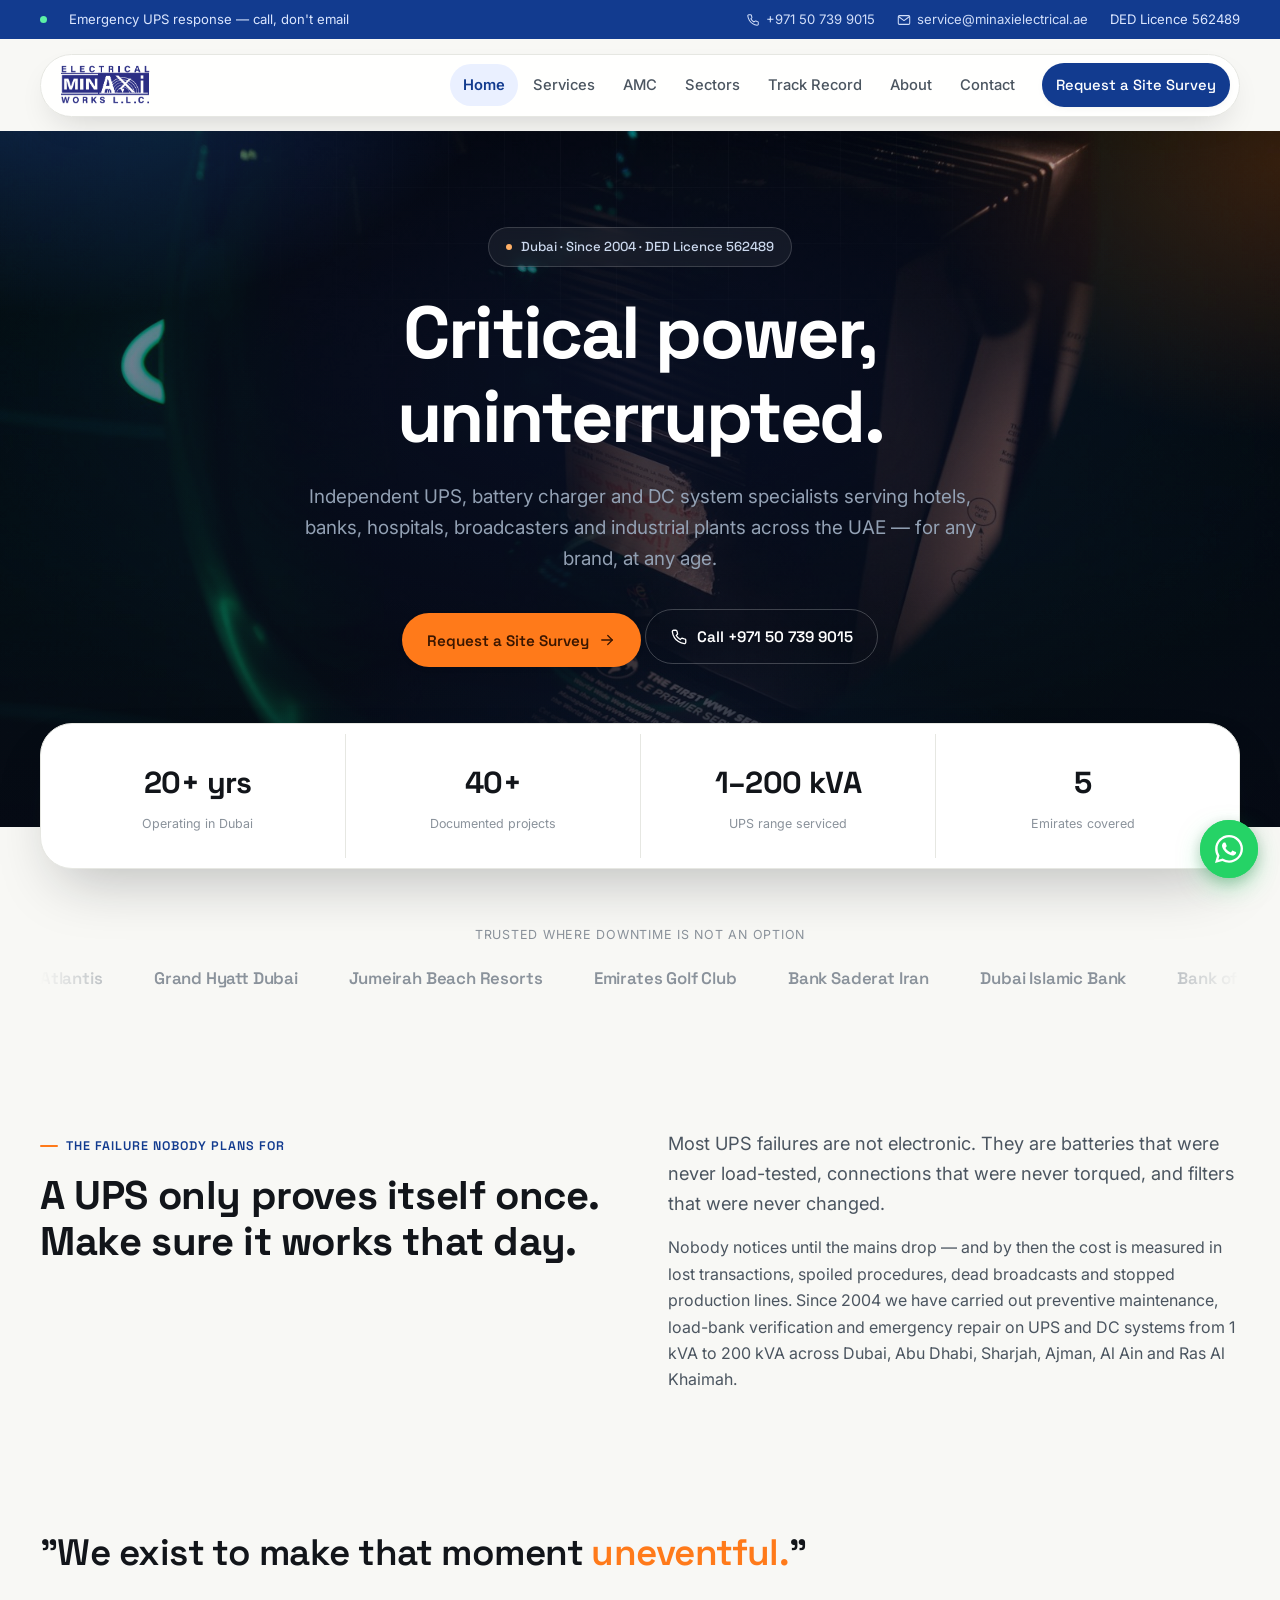
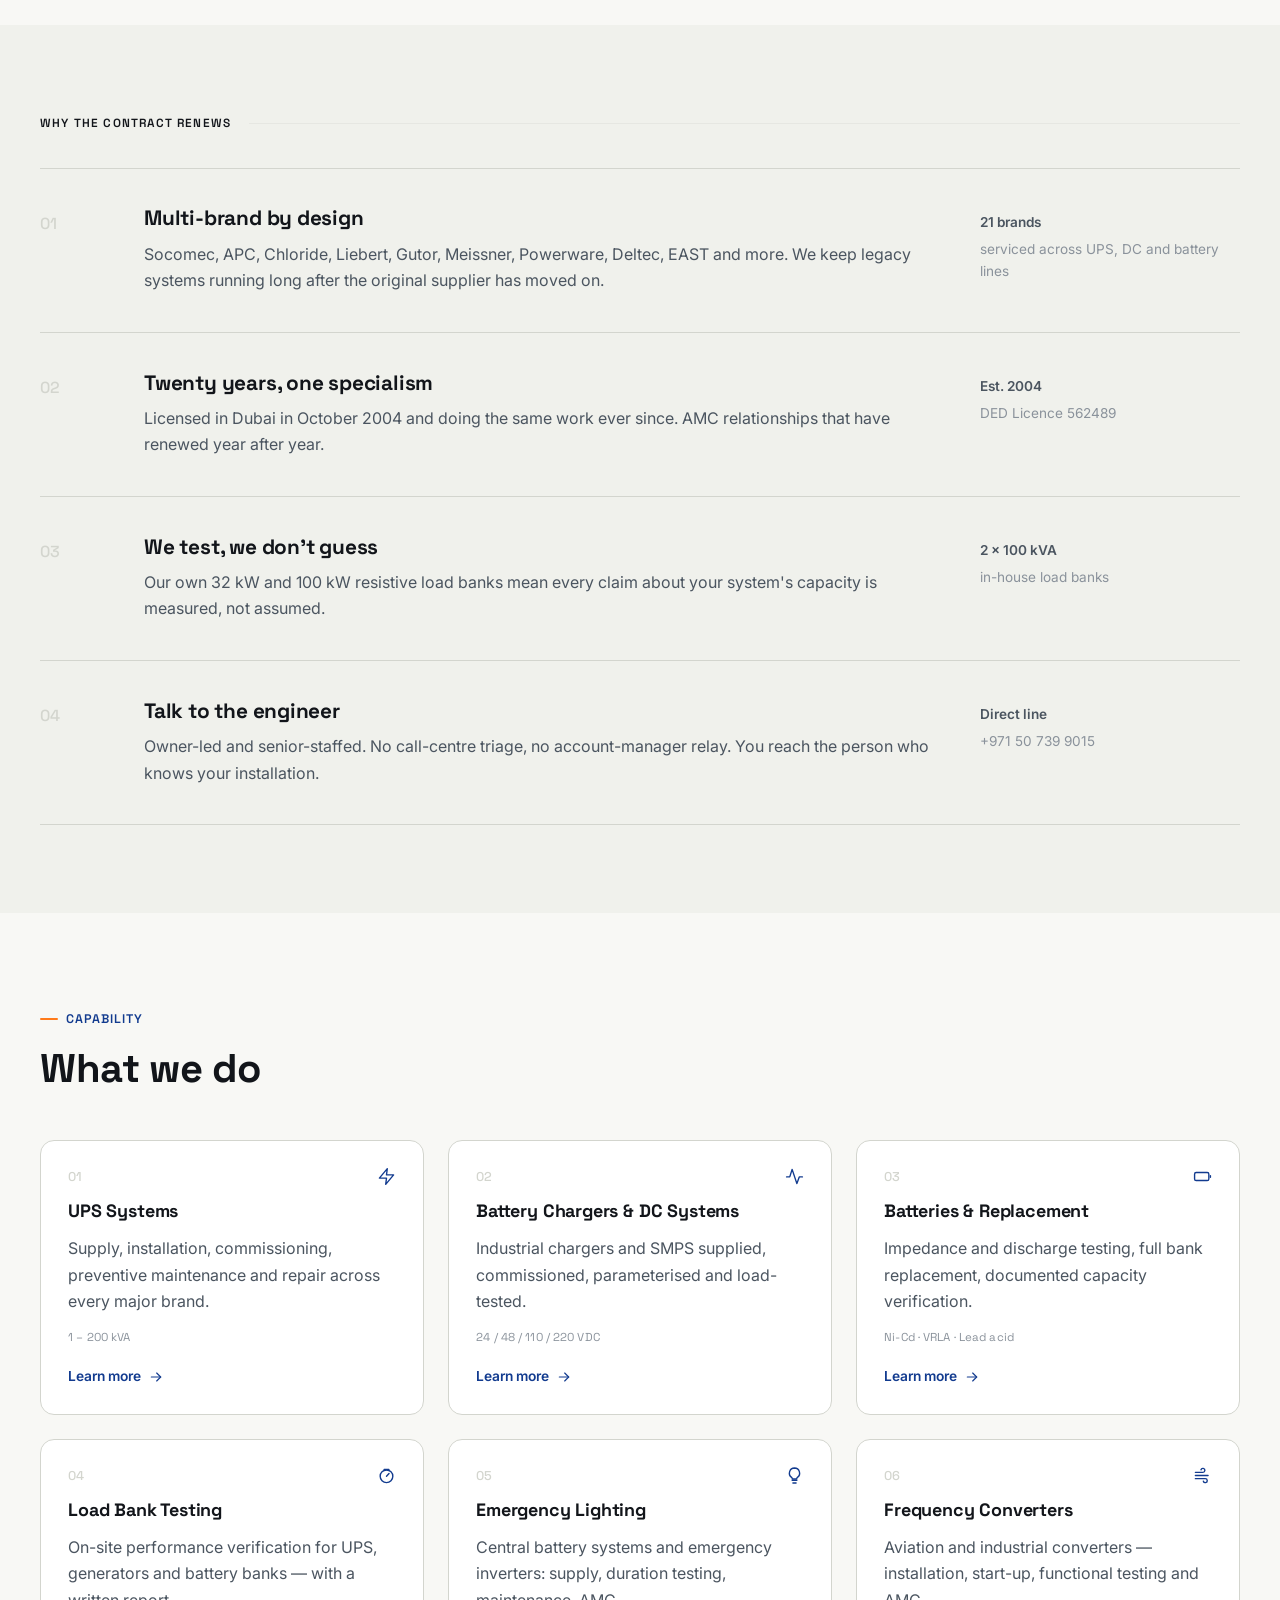
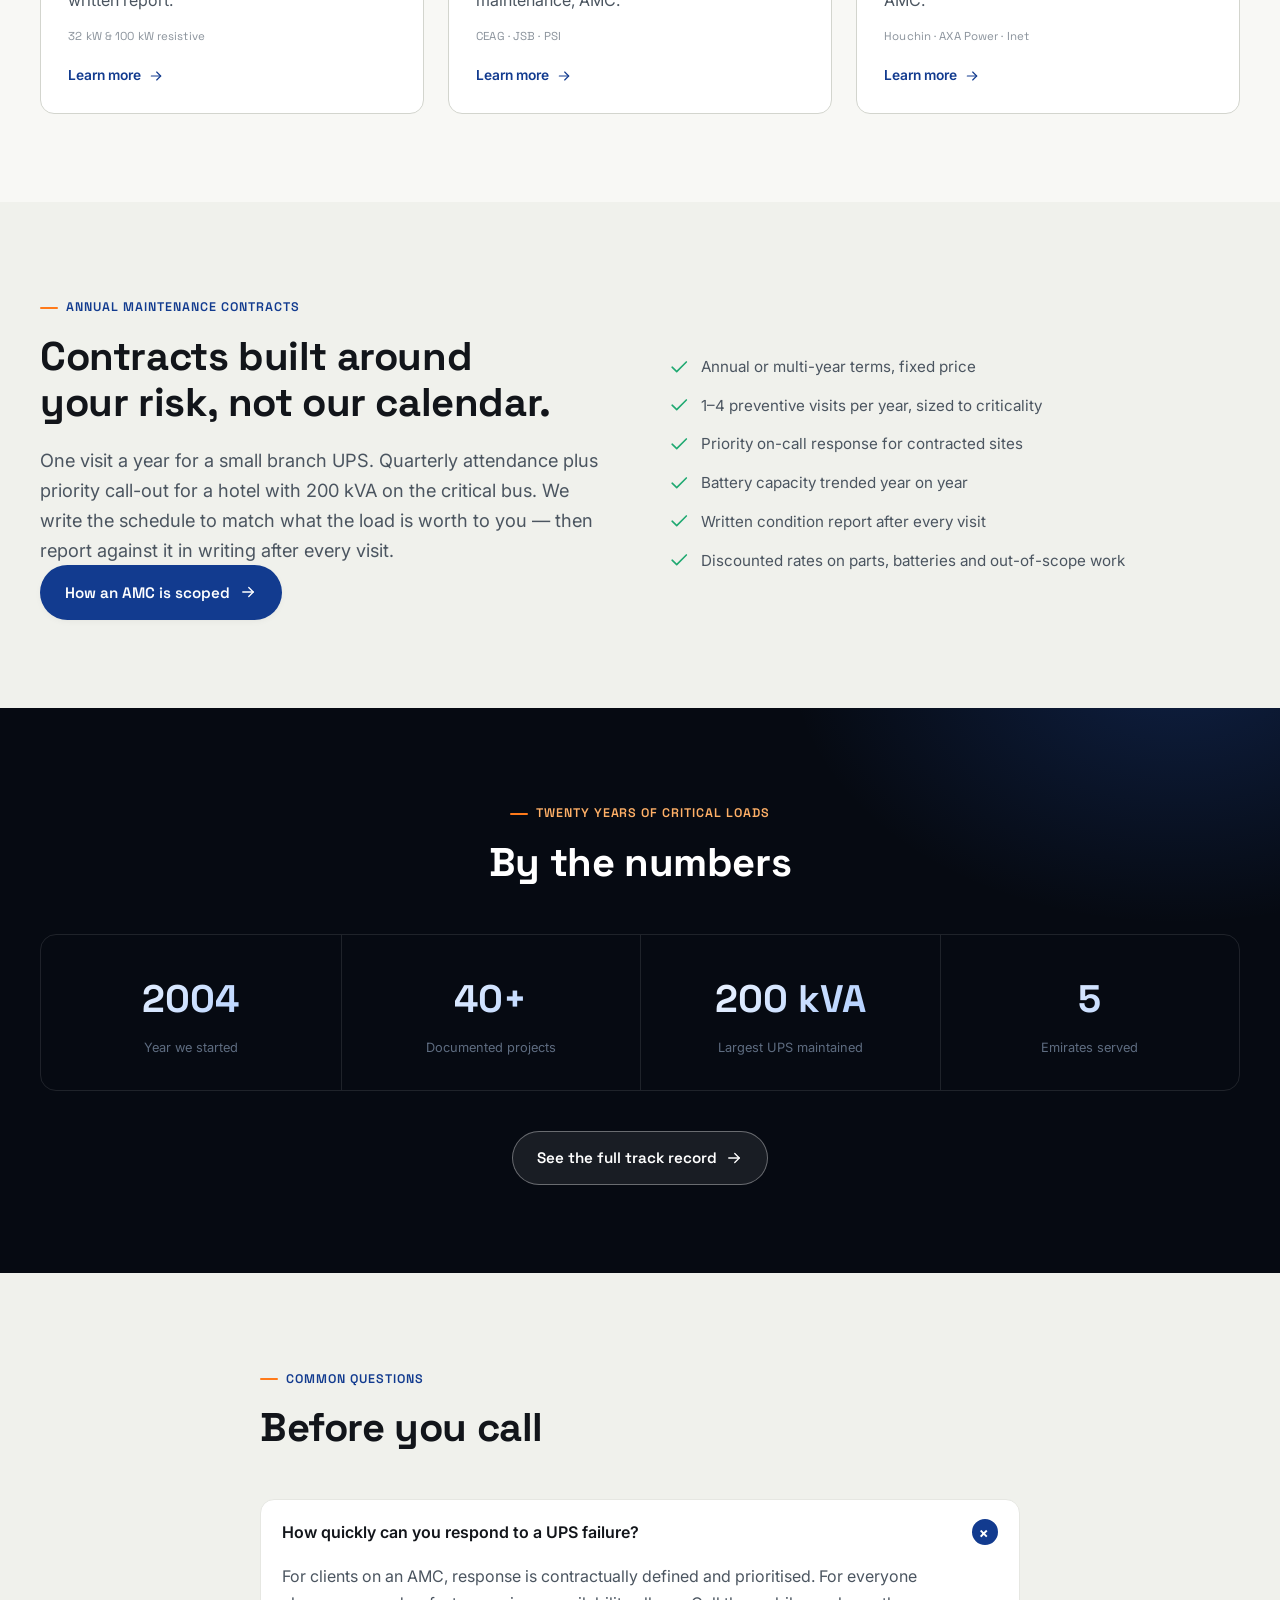
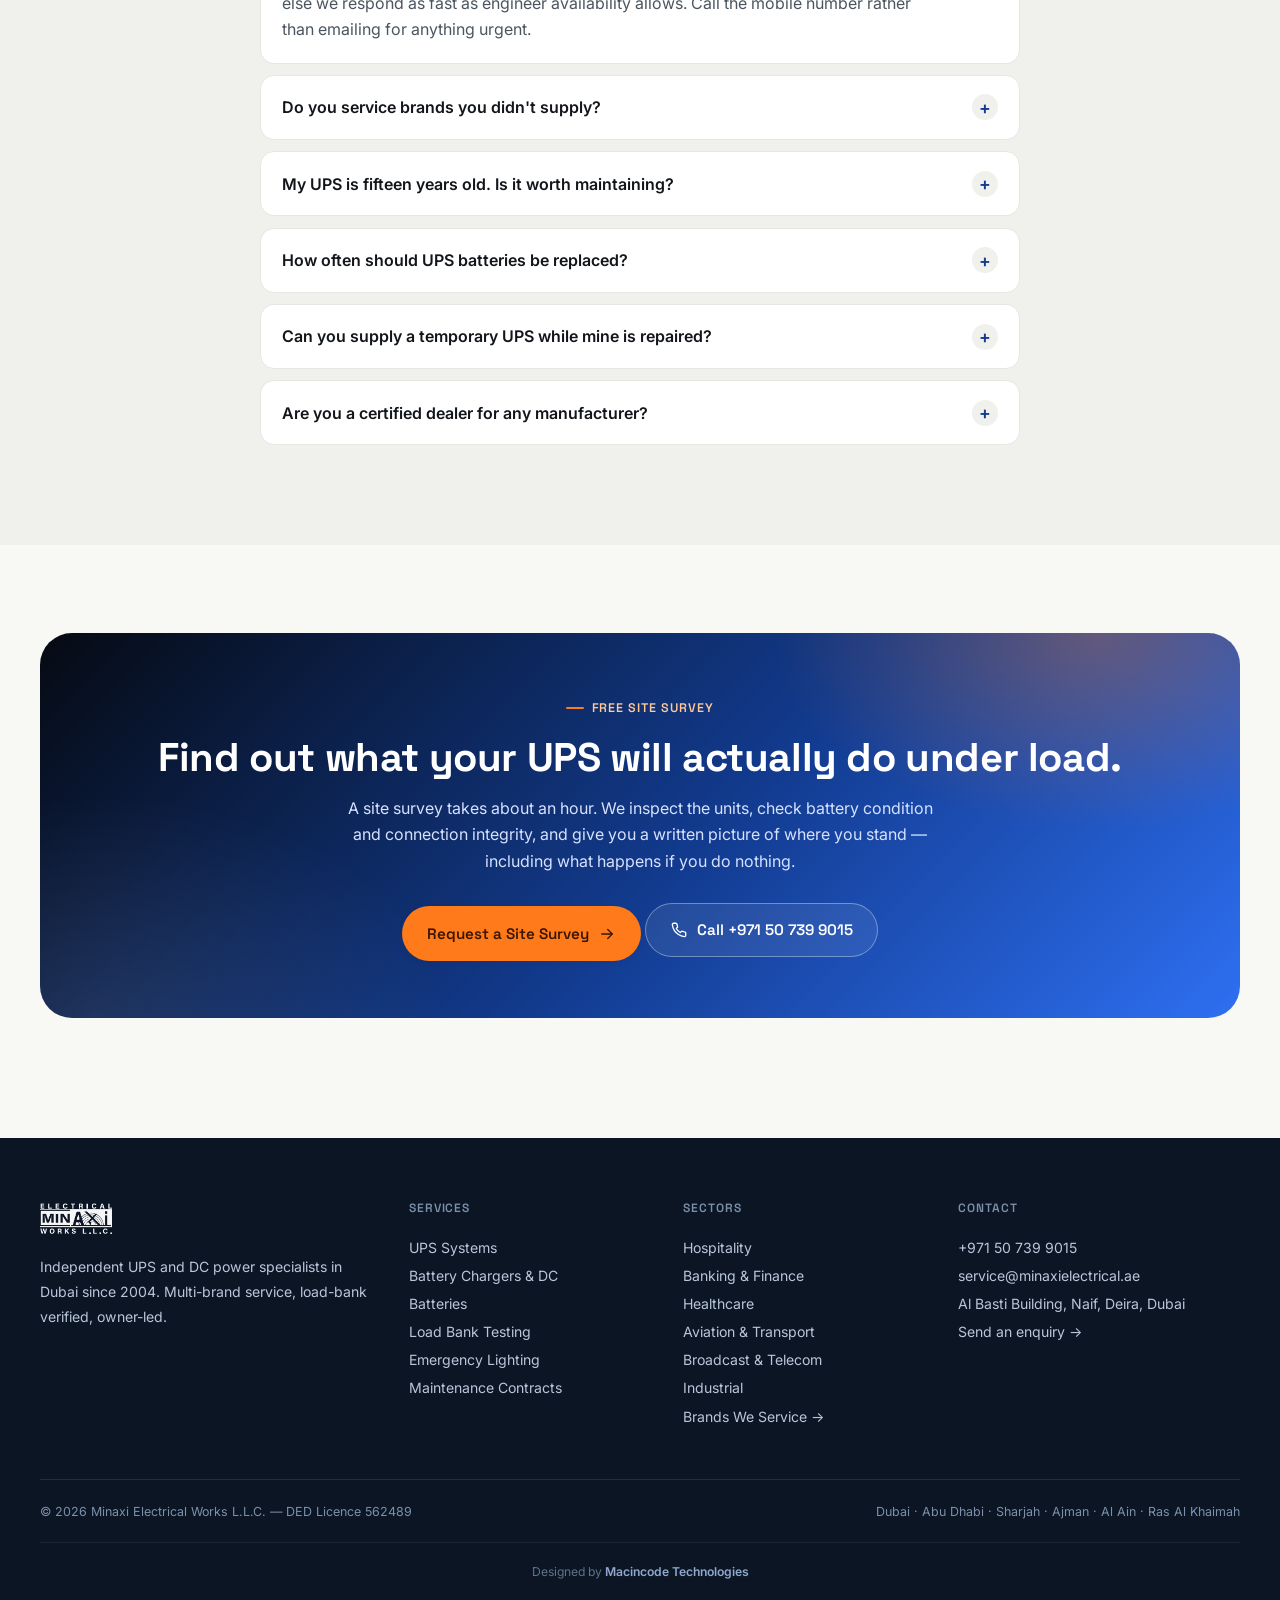
==== index.html @ eb1018dc "Update favicon to match real brand Replace the old placeholder bolt-icon favicon with a clean "M" mo" ====
<!doctype html>
<html lang="en">
<head>
<meta charset="UTF-8">
<meta name="viewport" content="width=device-width, initial-scale=1.0">
<title>Minaxi Electrical Works | UPS &amp; Critical Power Specialists, Dubai</title>
<meta name="description" content="Independent UPS, battery charger and DC system specialists serving hotels, banks, hospitals, broadcasters and industrial plants across the UAE since 2004. 1–200 kVA, any brand, any age.">
<link rel="icon" type="image/svg+xml" href="assets/favicon.svg?v=2">
<link rel="preconnect" href="https://fonts.googleapis.com">
<link rel="preconnect" href="https://fonts.gstatic.com" crossorigin>
<link href="https://fonts.googleapis.com/css2?family=Space+Grotesk:wght@500;600;700&family=Inter:wght@400;500;600;700&display=swap" rel="stylesheet">
<link rel="stylesheet" href="css/style.css?v=4">
</head>
<body>

<div class="topbar">
  <div class="container">
    <div class="tb-l"><span class="pulse-dot" aria-hidden="true"></span>Emergency UPS response — call, don't email</div>
    <div class="tb-r">
      <a href="tel:+971507399015"><i class="icon" data-icon="phone" style="width:14px;height:14px"></i>+971 50 739 9015</a>
      <a href="mailto:service@minaxielectrical.ae"><i class="icon" data-icon="mail" style="width:14px;height:14px"></i>service@minaxielectrical.ae</a>
      <span>DED Licence 562489</span>
    </div>
  </div>
</div>

<header class="site">
  <div class="container">
    <a class="brand" href="index.html">
      <img class="brand-logo" src="assets/logo.png" alt="Minaxi Electrical Works L.L.C.">
    </a>
    <button class="menu-toggle" id="menuToggle" aria-expanded="false" aria-label="Toggle menu"><i class="icon" data-icon="menu"></i></button>
    <nav class="main" id="mainNav">
      <a href="index.html" aria-current="page">Home</a>
      <a href="services.html">Services</a>
      <a href="amc.html">AMC</a>
      <a href="sectors.html">Sectors</a>
      <a href="projects.html">Track Record</a>
      <a href="about.html">About</a>
      <a href="contact.html">Contact</a>
      <a class="btn btn-primary btn-sm header-cta" href="contact.html" data-open-survey>Request a Site Survey</a>
    </nav>
  </div>
</header>

<main>

  <section class="hero-dark">
    <div class="hero-photo" aria-hidden="true"></div>
    <div class="hero-mesh" aria-hidden="true"></div>
    <div class="hero-lines" aria-hidden="true"></div>
    <div class="container">
      <div class="hero-inner">
        <span class="badge-pill"><span class="dot"></span>Dubai · Since 2004 · DED Licence 562489</span>
        <h1 class="h1-xl">Critical power,<br>uninterrupted.</h1>
        <p class="lede">Independent UPS, battery charger and DC system specialists serving hotels, banks, hospitals, broadcasters and industrial plants across the UAE — for any brand, at any age.</p>
        <div class="cta-row">
          <a class="btn btn-accent" href="contact.html" data-open-survey>Request a Site Survey <i class="icon icon-r" data-icon="arrow-right" style="width:18px;height:18px"></i></a>
          <a class="btn btn-ghost" href="tel:+971507399015"><i class="icon" data-icon="phone" style="width:18px;height:18px"></i>Call +971 50 739 9015</a>
        </div>
      </div>
    </div>
  </section>
  <div class="container hero-float-wrap">
    <div class="hero-float-card reveal">
      <div class="hf-tile"><b>20+ yrs</b><span>Operating in Dubai</span></div>
      <div class="hf-tile"><b>40+</b><span>Documented projects</span></div>
      <div class="hf-tile"><b>1–200 kVA</b><span>UPS range serviced</span></div>
      <div class="hf-tile"><b>5</b><span>Emirates covered</span></div>
    </div>
  </div>

  <section class="tight reveal" style="padding-top:3.5rem">
    <div class="container">
      <p class="strip-label">Trusted where downtime is not an option</p>
      <div class="marquee">
        <div class="marquee-track">
          <span class="m-item">Atlantis</span><span class="m-item">Grand Hyatt Dubai</span><span class="m-item">Jumeirah Beach Resorts</span><span class="m-item">Emirates Golf Club</span><span class="m-item">Bank Saderat Iran</span><span class="m-item">Dubai Islamic Bank</span><span class="m-item">Bank of Baroda</span><span class="m-item">Al Zahra Hospital</span><span class="m-item">Sheikh Khalifa Hospital</span><span class="m-item">Petrofac International</span><span class="m-item">Dubai Aluminium</span><span class="m-item">Al Khaleej Sugar</span><span class="m-item">Reuters</span><span class="m-item">UAE Radio &amp; Television</span><span class="m-item">Samacom</span><span class="m-item">ENOVA</span><span class="m-item">Dubai Metro (VFR JV)</span><span class="m-item">Emirates ETC</span>
          <span class="m-item" aria-hidden="true">Atlantis</span><span class="m-item" aria-hidden="true">Grand Hyatt Dubai</span><span class="m-item" aria-hidden="true">Jumeirah Beach Resorts</span><span class="m-item" aria-hidden="true">Emirates Golf Club</span><span class="m-item" aria-hidden="true">Bank Saderat Iran</span><span class="m-item" aria-hidden="true">Dubai Islamic Bank</span><span class="m-item" aria-hidden="true">Bank of Baroda</span><span class="m-item" aria-hidden="true">Al Zahra Hospital</span><span class="m-item" aria-hidden="true">Sheikh Khalifa Hospital</span><span class="m-item" aria-hidden="true">Petrofac International</span><span class="m-item" aria-hidden="true">Dubai Aluminium</span><span class="m-item" aria-hidden="true">Al Khaleej Sugar</span><span class="m-item" aria-hidden="true">Reuters</span><span class="m-item" aria-hidden="true">UAE Radio &amp; Television</span><span class="m-item" aria-hidden="true">Samacom</span><span class="m-item" aria-hidden="true">ENOVA</span><span class="m-item" aria-hidden="true">Dubai Metro (VFR JV)</span><span class="m-item" aria-hidden="true">Emirates ETC</span>
        </div>
      </div>
    </div>
  </section>

  <section>
    <div class="container">
      <div class="grid grid-2" style="align-items:start;gap:3.5rem">
        <div class="reveal">
          <span class="eyebrow">The failure nobody plans for</span>
          <h2 class="h2" style="margin-top:1rem">A UPS only proves itself once. Make sure it works that day.</h2>
        </div>
        <div class="stack reveal">
          <p class="lede">Most UPS failures are not electronic. They are batteries that were never load-tested, connections that were never torqued, and filters that were never changed.</p>
          <p class="muted">Nobody notices until the mains drop — and by then the cost is measured in lost transactions, spoiled procedures, dead broadcasts and stopped production lines. Since 2004 we have carried out preventive maintenance, load-bank verification and emergency repair on UPS and DC systems from 1 kVA to 200 kVA across Dubai, Abu Dhabi, Sharjah, Ajman, Al Ain and Ras Al Khaimah.</p>
        </div>
      </div>
    </div>
  </section>

  <section class="tight">
    <div class="container">
      <p class="pull-quote reveal">"We exist to make that moment <span class="accent-mark">uneventful.</span>"</p>
    </div>
  </section>

  <section class="band">
    <div class="container">
      <div class="rule-label reveal"><b>Why the contract renews</b></div>
      <div class="index-list">
        <div class="index-row reveal">
          <span class="num">01</span>
          <div>
            <h3>Multi-brand by design</h3>
            <p class="muted">Socomec, APC, Chloride, Liebert, Gutor, Meissner, Powerware, Deltec, EAST and more. We keep legacy systems running long after the original supplier has moved on.</p>
          </div>
          <div class="meta"><strong>21 brands</strong>serviced across UPS, DC and battery lines</div>
        </div>
        <div class="index-row reveal">
          <span class="num">02</span>
          <div>
            <h3>Twenty years, one specialism</h3>
            <p class="muted">Licensed in Dubai in October 2004 and doing the same work ever since. AMC relationships that have renewed year after year.</p>
          </div>
          <div class="meta"><strong>Est. 2004</strong>DED Licence 562489</div>
        </div>
        <div class="index-row reveal">
          <span class="num">03</span>
          <div>
            <h3>We test, we don't guess</h3>
            <p class="muted">Our own 32 kW and 100 kW resistive load banks mean every claim about your system's capacity is measured, not assumed.</p>
          </div>
          <div class="meta"><strong>2 × 100 kVA</strong>in-house load banks</div>
        </div>
        <div class="index-row reveal">
          <span class="num">04</span>
          <div>
            <h3>Talk to the engineer</h3>
            <p class="muted">Owner-led and senior-staffed. No call-centre triage, no account-manager relay. You reach the person who knows your installation.</p>
          </div>
          <div class="meta"><strong>Direct line</strong>+971 50 739 9015</div>
        </div>
      </div>
    </div>
  </section>

  <section>
    <div class="container">
      <div class="section-head reveal">
        <span class="eyebrow">Capability</span>
        <h2 class="h2" style="margin-top:1rem">What we do</h2>
      </div>
      <div class="grid grid-3">
        <a class="svc-tile reveal" href="services.html#ups">
          <div class="row"><span class="num">01</span><i class="icon" data-icon="bolt"></i></div>
          <h3>UPS Systems</h3>
          <p class="muted">Supply, installation, commissioning, preventive maintenance and repair across every major brand.</p>
          <span class="spec">1 – 200 kVA</span>
          <span class="go">Learn more <i class="icon icon-r" data-icon="arrow-right" style="width:16px;height:16px"></i></span>
        </a>
        <a class="svc-tile reveal" href="services.html#dc">
          <div class="row"><span class="num">02</span><i class="icon" data-icon="activity"></i></div>
          <h3>Battery Chargers &amp; DC Systems</h3>
          <p class="muted">Industrial chargers and SMPS supplied, commissioned, parameterised and load-tested.</p>
          <span class="spec">24 / 48 / 110 / 220 VDC</span>
          <span class="go">Learn more <i class="icon icon-r" data-icon="arrow-right" style="width:16px;height:16px"></i></span>
        </a>
        <a class="svc-tile reveal" href="services.html#batteries">
          <div class="row"><span class="num">03</span><i class="icon" data-icon="battery"></i></div>
          <h3>Batteries &amp; Replacement</h3>
          <p class="muted">Impedance and discharge testing, full bank replacement, documented capacity verification.</p>
          <span class="spec">Ni-Cd · VRLA · Lead acid</span>
          <span class="go">Learn more <i class="icon icon-r" data-icon="arrow-right" style="width:16px;height:16px"></i></span>
        </a>
        <a class="svc-tile reveal" href="services.html#loadbank">
          <div class="row"><span class="num">04</span><i class="icon" data-icon="gauge"></i></div>
          <h3>Load Bank Testing</h3>
          <p class="muted">On-site performance verification for UPS, generators and battery banks — with a written report.</p>
          <span class="spec">32 kW &amp; 100 kW resistive</span>
          <span class="go">Learn more <i class="icon icon-r" data-icon="arrow-right" style="width:16px;height:16px"></i></span>
        </a>
        <a class="svc-tile reveal" href="services.html#lighting">
          <div class="row"><span class="num">05</span><i class="icon" data-icon="bulb"></i></div>
          <h3>Emergency Lighting</h3>
          <p class="muted">Central battery systems and emergency inverters: supply, duration testing, maintenance, AMC.</p>
          <span class="spec">CEAG · JSB · PSI</span>
          <span class="go">Learn more <i class="icon icon-r" data-icon="arrow-right" style="width:16px;height:16px"></i></span>
        </a>
        <a class="svc-tile reveal" href="services.html#converters">
          <div class="row"><span class="num">06</span><i class="icon" data-icon="wind"></i></div>
          <h3>Frequency Converters</h3>
          <p class="muted">Aviation and industrial converters — installation, start-up, functional testing and AMC.</p>
          <span class="spec">Houchin · AXA Power · Inet</span>
          <span class="go">Learn more <i class="icon icon-r" data-icon="arrow-right" style="width:16px;height:16px"></i></span>
        </a>
      </div>
    </div>
  </section>

  <section class="band">
    <div class="container">
      <div class="grid grid-2" style="align-items:center;gap:3.5rem">
        <div class="reveal">
          <span class="eyebrow">Annual Maintenance Contracts</span>
          <h2 class="h2" style="margin-top:1rem">Contracts built around your risk, not our calendar.</h2>
          <p class="lede" style="margin-top:1.2rem">One visit a year for a small branch UPS. Quarterly attendance plus priority call-out for a hotel with 200 kVA on the critical bus. We write the schedule to match what the load is worth to you — then report against it in writing after every visit.</p>
          <div class="cta-row"><a class="btn btn-primary" href="amc.html">How an AMC is scoped <i class="icon icon-r" data-icon="arrow-right" style="width:18px;height:18px"></i></a></div>
        </div>
        <ul class="feature-list reveal">
          <li><i class="icon" data-icon="check"></i>Annual or multi-year terms, fixed price</li>
          <li><i class="icon" data-icon="check"></i>1–4 preventive visits per year, sized to criticality</li>
          <li><i class="icon" data-icon="check"></i>Priority on-call response for contracted sites</li>
          <li><i class="icon" data-icon="check"></i>Battery capacity trended year on year</li>
          <li><i class="icon" data-icon="check"></i>Written condition report after every visit</li>
          <li><i class="icon" data-icon="check"></i>Discounted rates on parts, batteries and out-of-scope work</li>
        </ul>
      </div>
    </div>
  </section>

  <section class="section-dark">
    <div class="container">
      <div class="section-head center reveal">
        <span class="eyebrow">Twenty years of critical loads</span>
        <h2 class="h2" style="margin-top:1rem">By the numbers</h2>
      </div>
      <div class="stats-strip dark reveal">
        <div class="stat"><b>2004</b><span>Year we started</span></div>
        <div class="stat"><b>40+</b><span>Documented projects</span></div>
        <div class="stat"><b>200 kVA</b><span>Largest UPS maintained</span></div>
        <div class="stat"><b>5</b><span>Emirates served</span></div>
      </div>
      <div class="cluster" style="justify-content:center;margin-top:2.5rem">
        <a class="btn btn-ghost-invert" href="projects.html">See the full track record <i class="icon icon-r" data-icon="arrow-right" style="width:18px;height:18px"></i></a>
      </div>
    </div>
  </section>

  <section class="band">
    <div class="container-narrow">
      <div class="section-head reveal">
        <span class="eyebrow">Common questions</span>
        <h2 class="h2" style="margin-top:1rem">Before you call</h2>
      </div>
      <div class="reveal">
        <details class="faq-item" open>
          <summary>How quickly can you respond to a UPS failure?<span class="plus">+</span></summary>
          <p>For clients on an AMC, response is contractually defined and prioritised. For everyone else we respond as fast as engineer availability allows. Call the mobile number rather than emailing for anything urgent.</p>
        </details>
        <details class="faq-item">
          <summary>Do you service brands you didn't supply?<span class="plus">+</span></summary>
          <p>Yes. Most of our work is on equipment supplied by someone else, including brands no longer represented in the UAE.</p>
        </details>
        <details class="faq-item">
          <summary>My UPS is fifteen years old. Is it worth maintaining?<span class="plus">+</span></summary>
          <p>Often, yes. Age alone does not determine viability — capacitor condition, battery capacity and spares availability do. We measure those and give you the numbers, then you decide.</p>
        </details>
        <details class="faq-item">
          <summary>How often should UPS batteries be replaced?<span class="plus">+</span></summary>
          <p>Design life is a guide, not a schedule. In UAE plant-room conditions VRLA blocks commonly fall short of their rated life. Test annually and plan replacement when measured capacity approaches 80% of rated.</p>
        </details>
        <details class="faq-item">
          <summary>Can you supply a temporary UPS while mine is repaired?<span class="plus">+</span></summary>
          <p>Yes. We hold rental stock from 2 kVA to 10 kVA plus 72 V and 96 V rack-mounted units, delivered and commissioned on site.</p>
        </details>
        <details class="faq-item">
          <summary>Are you a certified dealer for any manufacturer?<span class="plus">+</span></summary>
          <p>We are the authorised EAST UPS (China) partner for the UAE and hold factory training from SOCOMEC, Infosec, HI-REL and Power Systems International. Our service work stays brand-independent.</p>
        </details>
      </div>
    </div>
  </section>

  <section>
    <div class="container">
      <div class="cta-final reveal">
        <span class="eyebrow" style="color:#FFC896">Free site survey</span>
        <h2 class="h2" style="margin-top:1rem">Find out what your UPS will actually do under load.</h2>
        <p style="max-width:60ch;margin-inline:auto">A site survey takes about an hour. We inspect the units, check battery condition and connection integrity, and give you a written picture of where you stand — including what happens if you do nothing.</p>
        <div class="cta-row">
          <a class="btn btn-accent" href="contact.html" data-open-survey>Request a Site Survey <i class="icon icon-r" data-icon="arrow-right" style="width:18px;height:18px"></i></a>
          <a class="btn btn-ghost-invert" href="tel:+971507399015"><i class="icon" data-icon="phone" style="width:18px;height:18px"></i>Call +971 50 739 9015</a>
        </div>
      </div>
    </div>
  </section>

</main>

<footer class="site">
  <div class="container">
    <div class="fgrid">
      <div>
        <div class="foot-brand">
          <img class="foot-logo" src="assets/logo-white.png" alt="Minaxi Electrical Works L.L.C.">
        </div>
        <p>Independent UPS and DC power specialists in Dubai since 2004. Multi-brand service, load-bank verified, owner-led.</p>
      </div>
      <div>
        <h4>Services</h4>
        <ul>
          <li><a href="services.html#ups">UPS Systems</a></li>
          <li><a href="services.html#dc">Battery Chargers &amp; DC</a></li>
          <li><a href="services.html#batteries">Batteries</a></li>
          <li><a href="services.html#loadbank">Load Bank Testing</a></li>
          <li><a href="services.html#lighting">Emergency Lighting</a></li>
          <li><a href="amc.html">Maintenance Contracts</a></li>
        </ul>
      </div>
      <div>
        <h4>Sectors</h4>
        <ul>
          <li><a href="sectors.html">Hospitality</a></li>
          <li><a href="sectors.html">Banking &amp; Finance</a></li>
          <li><a href="sectors.html">Healthcare</a></li>
          <li><a href="sectors.html">Aviation &amp; Transport</a></li>
          <li><a href="sectors.html">Broadcast &amp; Telecom</a></li>
          <li><a href="sectors.html">Industrial</a></li>
          <li><a href="brands.html">Brands We Service →</a></li>
        </ul>
      </div>
      <div>
        <h4>Contact</h4>
        <ul>
          <li><a href="tel:+971507399015">+971 50 739 9015</a></li>
          <li><a href="mailto:service@minaxielectrical.ae">service@minaxielectrical.ae</a></li>
          <li>Al Basti Building, Naif, Deira, Dubai</li>
          <li><a href="contact.html">Send an enquiry →</a></li>
        </ul>
      </div>
    </div>
    <div class="fbottom">
      <span>© <span id="year"></span> Minaxi Electrical Works L.L.C. — DED Licence 562489</span>
      <span>Dubai · Abu Dhabi · Sharjah · Ajman · Al Ain · Ras Al Khaimah</span>
    </div>
    <div class="fcredit">Designed by <a href="https://macincode.com" target="_blank" rel="noopener">Macincode Technologies</a></div>
  </div>
</footer>

<div class="modal-overlay" id="surveyModal" aria-hidden="true">
  <div class="modal-panel" role="dialog" aria-modal="true" aria-labelledby="surveyModalTitle">
    <button class="modal-close" id="surveyModalClose" aria-label="Close">&times;</button>
    <span class="eyebrow">Site Survey</span>
    <h3 id="surveyModalTitle" class="h3" style="font-size:1.5rem;margin-top:.6rem">Request a site survey</h3>
    <p class="muted" style="margin-top:.5rem">Takes about a minute. We usually call back within one working day.</p>
    <form class="enquiry" id="surveyForm" novalidate style="margin-top:1.4rem">
      <div class="row2">
        <div class="field"><label for="sv-name">Name</label><input id="sv-name" name="name" required></div>
        <div class="field"><label for="sv-company">Company</label><input id="sv-company" name="company"></div>
      </div>
      <div class="row2">
        <div class="field"><label for="sv-phone">Phone</label><input id="sv-phone" name="phone" type="tel" required></div>
        <div class="field"><label for="sv-email">Email</label><input id="sv-email" name="email" type="email" required></div>
      </div>
      <div class="row2">
        <div class="field"><label for="sv-emirate">Site location</label>
          <select id="sv-emirate" name="emirate"><option>Dubai</option><option>Abu Dhabi</option><option>Sharjah</option><option>Ajman</option><option>Al Ain</option><option>Ras Al Khaimah</option><option>Fujairah</option><option>Umm Al Quwain</option></select>
        </div>
        <div class="field"><label for="sv-date">Preferred date</label><input id="sv-date" name="date" type="date"></div>
      </div>
      <div class="field"><label for="sv-equip">What needs surveying?</label><textarea id="sv-equip" name="details" placeholder="e.g. 20 kVA Socomec UPS, installed ~2012, showing low battery alarms"></textarea></div>
      <div><button class="btn btn-primary btn-block" type="submit">Send request <i class="icon icon-r" data-icon="arrow-right" style="width:18px;height:18px"></i></button></div>
      <p class="formnote">We reply within one working day. For anything urgent, call <a href="tel:+971507399015" style="color:var(--brand);font-weight:600">+971 50 739 9015</a> instead.</p>
    </form>
  </div>
</div>

<a class="whatsapp-fab" href="https://wa.me/971507399015?text=Hi%20Minaxi%2C%20I%27d%20like%20to%20ask%20about%20a%20UPS%2FDC%20system." target="_blank" rel="noopener noreferrer" aria-label="Chat with us on WhatsApp">
  <span class="wa-ring" aria-hidden="true"></span>
  <svg viewBox="0 0 24 24" fill="#fff" aria-hidden="true"><path d="M17.472 14.382c-.297-.149-1.758-.867-2.03-.967-.273-.099-.471-.148-.67.15-.197.297-.767.966-.94 1.164-.173.199-.347.223-.644.075-.297-.15-1.255-.463-2.39-1.475-.883-.788-1.48-1.761-1.653-2.059-.173-.297-.018-.458.13-.606.134-.133.298-.347.446-.52.149-.174.198-.298.298-.497.099-.198.05-.371-.025-.52-.075-.149-.669-1.612-.916-2.207-.242-.579-.487-.5-.669-.51-.173-.008-.371-.01-.57-.01-.198 0-.52.074-.792.372-.272.297-1.04 1.016-1.04 2.479 0 1.462 1.065 2.875 1.213 3.074.149.198 2.096 3.2 5.077 4.487.709.306 1.262.489 1.694.625.712.227 1.36.195 1.871.118.571-.085 1.758-.719 2.006-1.413.248-.694.248-1.289.173-1.413-.074-.124-.272-.198-.57-.347m-5.421 7.403h-.004a9.87 9.87 0 0 1-5.031-1.378l-.361-.214-3.741.982.998-3.648-.235-.374a9.86 9.86 0 0 1-1.51-5.26c.001-5.45 4.436-9.884 9.888-9.884 2.64 0 5.122 1.03 6.988 2.898a9.825 9.825 0 0 1 2.893 6.994c-.003 5.45-4.437 9.884-9.885 9.884M20.52 3.449C18.24 1.245 15.24 0 12.045 0 5.463 0 .104 5.36.101 11.943c0 2.105.549 4.16 1.595 5.985L0 24l6.335-1.652a11.882 11.882 0 0 0 5.71 1.447h.005c6.585 0 11.946-5.363 11.949-11.945a11.86 11.86 0 0 0-3.48-8.401"/></svg>
</a>

<script src="js/icons.js?v=2"></script>
<script src="js/main.js?v=2"></script>
</body>
</html>
---- css/style.css ----
/* ==========================================================================
   Minaxi Electrical Works — design system
   ========================================================================== */

:root{
  --bg:#F8F8F5;
  --surface:#FFFFFF;
  --surface-2:#F0F1EC;
  --ink:#12151A;
  --ink-2:#4B5560;
  --ink-3:#8A929B;
  --line:#E6E7E2;
  --line-strong:#D3D5CE;

  --brand:#123B8F;
  --brand-2:#2E6FF2;
  --brand-ink:#EAF0FF;
  --accent:#FF7A1A;
  --accent-2:#FFB067;
  --accent-ink:#3A1600;
  --good:#1FA971;
  --good-ink:#E6F7EF;

  --shadow-sm:0 2px 10px -4px rgba(18,21,26,.10);
  --shadow-md:0 14px 34px -14px rgba(18,21,26,.20);
  --shadow-lg:0 28px 60px -20px rgba(18,21,26,.28);

  --radius-tag:6px;
  --radius-sm:8px;
  --radius-md:14px;
  --radius-lg:16px;
  --radius-xl:32px;
  --radius-pill:999px;

  --dark-bg:#060A12;
  --dark-surface:#0F1621;
  --dark-line:rgba(255,255,255,.10);
  --dark-ink-2:#93A1B4;
  --dark-ink-3:#5E6C80;

  --container:1200px;
  color-scheme: light;
}

@media (prefers-color-scheme: dark){
  :root{
    --bg:#0B0D10;
    --surface:#13161B;
    --surface-2:#191D23;
    --ink:#EEF0F2;
    --ink-2:#AEB6BF;
    --ink-3:#7A828C;
    --line:rgba(255,255,255,.10);
    --line-strong:rgba(255,255,255,.16);

    --brand:#5B8DEF;
    --brand-2:#7FA8FF;
    --brand-ink:#101A2E;
    --accent:#FF9147;
    --accent-2:#FFB067;
    --accent-ink:#2A1200;
    --good:#3FD08C;
    --good-ink:#0E251B;

    --shadow-sm:0 2px 10px -4px rgba(0,0,0,.5);
    --shadow-md:0 14px 34px -14px rgba(0,0,0,.6);
    --shadow-lg:0 28px 60px -20px rgba(0,0,0,.7);
    color-scheme: dark;
  }
}

*,*::before,*::after{box-sizing:border-box}
html{scroll-behavior:smooth}
body{
  margin:0;
  background:var(--bg);
  color:var(--ink);
  font-family:"Inter",-apple-system,BlinkMacSystemFont,"Segoe UI",Helvetica,Arial,sans-serif;
  font-size:16px;
  line-height:1.65;
  -webkit-font-smoothing:antialiased;
  text-rendering:optimizeLegibility;
}
img,svg{display:block;max-width:100%}
a{color:inherit}
ul{margin:0;padding:0;list-style:none}
button{font:inherit}
h1,h2,h3,h4{
  font-family:"Space Grotesk",-apple-system,BlinkMacSystemFont,sans-serif;
  margin:0;
  color:var(--ink);
  line-height:1.15;
  letter-spacing:-.01em;
  text-wrap:balance;
}
p{margin:0}
:focus-visible{outline:2px solid var(--brand-2);outline-offset:3px;border-radius:4px}

.container{width:min(var(--container), 100% - 2.5rem);margin-inline:auto}
.container-narrow{width:min(760px, 100% - 2.5rem);margin-inline:auto}

/* ---------- type helpers ---------- */
.eyebrow{
  display:inline-flex;align-items:center;gap:.5rem;
  font-family:"Space Grotesk",sans-serif;font-weight:600;font-size:.78rem;
  letter-spacing:.08em;text-transform:uppercase;color:var(--brand);
}
:root:not([data-x]) .eyebrow::before{content:"";width:18px;height:2px;background:var(--accent);display:inline-block;border-radius:2px}
.lede{font-size:1.14rem;color:var(--ink-2);max-width:60ch}
.h1{font-size:clamp(2.3rem,5vw,3.6rem);font-weight:700}
.h1-xl{font-size:clamp(2.6rem,6.2vw,4.6rem);font-weight:800;letter-spacing:-.035em}
.h2{font-size:clamp(1.7rem,3.4vw,2.5rem);font-weight:700}
.h3{font-size:1.2rem;font-weight:700}
.muted{color:var(--ink-2)}
.faint{color:var(--ink-3)}
.center{text-align:center;margin-inline:auto}

/* ---------- layout rhythm ---------- */
section{padding:5.5rem 0}
section.tight{padding:3rem 0}
.section-head{max-width:64ch;margin-bottom:3rem}
.section-head.center{text-align:center;margin-inline:auto}

.grid{display:grid;gap:1.5rem}
.grid-2{grid-template-columns:repeat(2,1fr)}
.grid-3{grid-template-columns:repeat(3,1fr)}
.grid-4{grid-template-columns:repeat(4,1fr)}
.grid-5{grid-template-columns:repeat(5,1fr)}
.stack{display:flex;flex-direction:column;gap:1rem}
.cluster{display:flex;flex-wrap:wrap;gap:.6rem;align-items:center}

/* ---------- buttons ---------- */
.btn{
  display:inline-flex;align-items:center;justify-content:center;gap:.55rem;
  font-family:"Space Grotesk",sans-serif;font-weight:600;font-size:.95rem;
  padding:.85rem 1.5rem;border-radius:var(--radius-pill);
  border:1px solid transparent;cursor:pointer;text-decoration:none;
  transition:transform .16s ease,box-shadow .16s ease,background .16s ease,color .16s ease,border-color .16s ease;
  white-space:nowrap;position:relative;overflow:hidden;
}
.btn-primary::after,.btn-accent::after{
  content:"";position:absolute;top:0;left:-75%;width:45%;height:100%;
  background:linear-gradient(120deg,transparent,rgba(255,255,255,.4),transparent);
  transform:skewX(-18deg);transition:left .55s ease;
}
.btn-primary:hover::after,.btn-accent:hover::after{left:130%}
@media (prefers-reduced-motion: reduce){.btn-primary::after,.btn-accent::after{display:none}}
.btn-primary{background:var(--brand);color:#fff;box-shadow:var(--shadow-sm)}
.btn-primary:hover{transform:translateY(-2px);box-shadow:var(--shadow-md);background:var(--brand-2)}
.btn-accent{background:var(--accent);color:var(--accent-ink);box-shadow:var(--shadow-sm)}
.btn-accent:hover{transform:translateY(-2px);box-shadow:var(--shadow-md);background:var(--accent-2)}
.btn-ghost{background:transparent;color:var(--ink);border-color:var(--line-strong)}
.btn-ghost:hover{border-color:var(--brand);color:var(--brand)}
.btn-ghost-invert{background:rgba(255,255,255,.08);color:#fff;border-color:rgba(255,255,255,.35)}
.btn-ghost-invert:hover{background:rgba(255,255,255,.16);border-color:#fff}
.btn-sm{padding:.6rem 1.05rem;font-size:.85rem}
.btn-block{width:100%}
.icon-r{transition:transform .16s ease}
.btn:hover .icon-r{transform:translateX(3px)}

/* ---------- icon ---------- */
.icon{width:22px;height:22px;flex:none;display:inline-block}
.icon svg{width:100%;height:100%}
.icon-badge{
  width:52px;height:52px;border-radius:18px;
  display:flex;align-items:center;justify-content:center;flex:none;
  background:linear-gradient(160deg, var(--brand-ink), color-mix(in srgb, var(--brand-ink) 40%, var(--surface)));
  color:var(--brand);border:1px solid color-mix(in srgb, var(--brand) 14%, transparent);
}
.icon-badge .icon{width:26px;height:26px}
.icon-badge.accent{
  background:linear-gradient(160deg,#FFE9D6, color-mix(in srgb, #FFE9D6 40%, var(--surface)));
  color:var(--accent);border-color:color-mix(in srgb, var(--accent) 18%, transparent);
}
@media (prefers-color-scheme: dark){
  .icon-badge.accent{background:linear-gradient(160deg,#3A2311,#241708)}
}

/* ---------- top bar ---------- */
.topbar{background:var(--brand);color:#DCE7FF;font-size:.82rem}
.topbar .container{display:flex;flex-wrap:wrap;gap:.4rem 1.5rem;align-items:center;justify-content:space-between;padding:.55rem 0}
.topbar a{text-decoration:none;display:inline-flex;align-items:center;gap:.4rem;opacity:.95}
.topbar a:hover{opacity:1;text-decoration:underline}
.topbar .tb-l,.topbar .tb-r{display:flex;flex-wrap:wrap;gap:.4rem 1.35rem;align-items:center}
.pulse-dot{width:7px;height:7px;border-radius:50%;background:#5CF0A6;display:inline-block;box-shadow:0 0 0 0 rgba(92,240,166,.6);animation:pulse 2.4s ease-out infinite}
@keyframes pulse{0%{box-shadow:0 0 0 0 rgba(92,240,166,.55)}70%{box-shadow:0 0 0 8px rgba(92,240,166,0)}100%{box-shadow:0 0 0 0 rgba(92,240,166,0)}}
@media (prefers-reduced-motion: reduce){.pulse-dot{animation:none}}
@media (max-width:640px){.topbar .tb-r span{display:none}}

/* ---------- header ---------- */
header.site{
  position:sticky;top:0;z-index:50;
  padding:.9rem 0;
}
header.site .container{
  position:relative;
  display:flex;align-items:center;gap:1.5rem;
  padding:.6rem .65rem .6rem 1.3rem;
  border-radius:var(--radius-pill);
  box-shadow:var(--shadow-md);
}
header.site .container::before{
  content:"";position:absolute;inset:0;z-index:-1;border-radius:inherit;
  background:color-mix(in srgb, var(--surface) 90%, transparent);
  border:1px solid var(--line);
  backdrop-filter:blur(18px);-webkit-backdrop-filter:blur(18px);
}
.brand{display:flex;align-items:center;gap:.7rem;text-decoration:none}
.brand-logo{height:42px;width:auto;display:block}

nav.main{margin-left:auto;display:flex;gap:.15rem;align-items:center}
nav.main a{
  font-size:.92rem;font-weight:500;color:var(--ink-2);text-decoration:none;
  padding:.55rem .8rem;border-radius:var(--radius-pill);position:relative;transition:color .15s ease,background .15s ease;
}
nav.main a:hover{color:var(--ink);background:var(--surface-2)}
nav.main a[aria-current="page"]{color:var(--brand);font-weight:600;background:var(--brand-ink)}
nav.main a.btn{color:#fff}
nav.main a.btn:hover{color:#fff}
.header-cta{margin-left:.75rem;flex:none}
.menu-toggle{display:none;margin-left:auto;background:none;border:1px solid var(--line-strong);border-radius:var(--radius-sm);padding:.5rem;color:var(--ink)}

@media (max-width:980px){
  nav.main{
    position:fixed;inset:96px 0 0 0;background:var(--bg);flex-direction:column;align-items:stretch;
    padding:1rem 1.25rem;gap:.2rem;transform:translateY(-8px);opacity:0;pointer-events:none;transition:opacity .18s ease, transform .18s ease;
    overflow-y:auto;
  }
  nav.main.open{opacity:1;transform:translateY(0);pointer-events:auto}
  nav.main a{padding:.9rem .5rem;border-radius:8px;font-size:1rem;border-bottom:1px solid var(--line)}
  .header-cta.desktop-only{display:none}
  nav.main .header-cta{display:inline-flex;margin:.9rem .5rem 0}
  .menu-toggle{display:inline-flex}
}
@media (min-width:981px){.menu-toggle{display:none}}

/* ---------- badge pill ---------- */
.badge-pill{
  display:inline-flex;align-items:center;gap:.6rem;
  padding:.5rem 1.05rem;border-radius:var(--radius-pill);
  background:rgba(255,255,255,.06);border:1px solid rgba(255,255,255,.16);
  color:#CBD8ED;font-size:.82rem;font-weight:500;font-family:"Space Grotesk",sans-serif;
  backdrop-filter:blur(6px);
}
.badge-pill .dot{width:6px;height:6px;border-radius:50%;background:var(--accent-2);flex:none;animation:pulseAmber 2.4s ease-out infinite}
@keyframes pulseAmber{0%{box-shadow:0 0 0 0 rgba(255,145,71,.55)}70%{box-shadow:0 0 0 8px rgba(255,145,71,0)}100%{box-shadow:0 0 0 0 rgba(255,145,71,0)}}
@media (prefers-reduced-motion: reduce){.badge-pill .dot{animation:none}}

/* ---------- hero (dark) ---------- */
.hero-dark{position:relative;overflow:hidden;background:var(--dark-bg);padding:6rem 0 10rem;isolation:isolate}
.hero-photo{
  position:absolute;inset:0;z-index:0;pointer-events:none;
  background-image:
    radial-gradient(60% 55% at 50% 36%, rgba(9,17,40,.78) 0%, rgba(9,17,40,.4) 65%, rgba(9,17,40,.15) 100%),
    linear-gradient(180deg, rgba(9,17,40,.1) 0%, rgba(9,17,40,.35) 62%, var(--dark-bg) 100%),
    url("../assets/img/hero-datacenter.jpg");
  background-size:cover;background-position:center 35%;
}
.hero-mesh{
  position:absolute;inset:-10%;z-index:0;pointer-events:none;
  background:
    radial-gradient(760px 520px at 12% -8%, rgba(46,111,242,.38), transparent 62%),
    radial-gradient(620px 460px at 92% 12%, rgba(255,122,26,.20), transparent 60%),
    radial-gradient(900px 620px at 50% 115%, rgba(46,111,242,.16), transparent 65%);
  animation:meshDrift 22s ease-in-out infinite alternate;
}
@keyframes meshDrift{
  0%{transform:translate(0,0) scale(1)}
  100%{transform:translate(1.5%,2.5%) scale(1.04)}
}
@media (prefers-reduced-motion: reduce){.hero-mesh{animation:none}}
.hero-lines{
  position:absolute;inset:0;z-index:0;pointer-events:none;opacity:.5;
  background-image:linear-gradient(rgba(255,255,255,.05) 1px,transparent 1px),linear-gradient(90deg,rgba(255,255,255,.05) 1px,transparent 1px);
  background-size:56px 56px;
  -webkit-mask-image:radial-gradient(700px 480px at 50% 0%, #000, transparent 75%);
  mask-image:radial-gradient(700px 480px at 50% 0%, #000, transparent 75%);
}
.hero-dark .container{position:relative;z-index:1}
.hero-inner{max-width:820px;margin-inline:auto;text-align:center}
.hero-inner h1{color:#fff;margin:1.5rem 0 1.3rem}
.hero-inner .lede{color:var(--dark-ink-2);margin-inline:auto;font-size:1.18rem}
.hero-inner .cta-row{justify-content:center;margin-top:2.2rem}
.hero-dark .btn-ghost{border-color:rgba(255,255,255,.22);color:#fff}
.hero-dark .btn-ghost:hover{border-color:#fff;background:rgba(255,255,255,.06)}

.hero-float-wrap{position:relative;z-index:2;margin-top:-6.5rem}
.hero-float-card{
  background:var(--surface);border:1px solid var(--line);border-radius:var(--radius-xl);
  padding:.6rem;box-shadow:var(--shadow-lg);
  display:grid;grid-template-columns:repeat(4,1fr);
}
.hf-tile{padding:1.5rem 1.3rem;text-align:center;border-left:1px solid var(--line)}
.hf-tile:first-child{border-left:0}
.hf-tile b{display:block;font-family:"Space Grotesk";font-weight:800;font-size:clamp(1.4rem,2.6vw,1.9rem);letter-spacing:-.02em}
.hf-tile span{display:block;margin-top:.35rem;font-size:.78rem;color:var(--ink-3)}

@media (max-width:860px){
  .hero-dark{padding:4.5rem 0 7rem}
  .hero-float-wrap{margin-top:-4.5rem}
  .hero-float-card{grid-template-columns:repeat(2,1fr)}
  .hf-tile:nth-child(3){border-left:0}
}
@media (max-width:480px){
  .hero-float-card{grid-template-columns:1fr}
  .hf-tile{border-left:0!important;border-top:1px solid var(--line)}
  .hf-tile:first-child{border-top:0}
}

/* ---------- logo strip ---------- */
.strip-label{font-size:.78rem;letter-spacing:.06em;text-transform:uppercase;color:var(--ink-3);margin-bottom:1.2rem;text-align:center}
.chip-row{display:flex;flex-wrap:wrap;gap:.5rem;justify-content:center}
.chip{
  font-family:"Space Grotesk",sans-serif;font-size:.78rem;padding:.45rem .75rem;border:1px solid var(--line);border-radius:var(--radius-tag);
  color:var(--ink-2);background:var(--surface);letter-spacing:.01em;
}
.chip.on{border-color:var(--accent);color:var(--accent-ink);background:#FFE9D6;font-weight:600}
@media (prefers-color-scheme: dark){.chip.on{background:#3A2311;color:var(--accent-2)}}

/* ---------- marquee ---------- */
.marquee{
  overflow:hidden;
  -webkit-mask-image:linear-gradient(90deg,transparent,#000 10%,#000 90%,transparent);
  mask-image:linear-gradient(90deg,transparent,#000 10%,#000 90%,transparent);
}
.marquee-track{display:flex;width:max-content;gap:3.2rem;animation:marquee 34s linear infinite}
.marquee:hover .marquee-track{animation-play-state:paused}
.marquee-track .m-item{
  font-family:"Space Grotesk",sans-serif;font-weight:600;font-size:1.05rem;color:var(--ink-3);
  white-space:nowrap;display:flex;align-items:center;letter-spacing:-.01em;
}
@keyframes marquee{from{transform:translateX(0)}to{transform:translateX(-50%)}}
@media (prefers-reduced-motion: reduce){.marquee-track{animation:none}}

/* ---------- bento ---------- */
.bento{display:grid;grid-template-columns:repeat(4,1fr);gap:1.25rem}
.bento-lg{grid-column:span 2}
@media (max-width:980px){.bento{grid-template-columns:repeat(2,1fr)}}
@media (max-width:560px){.bento{grid-template-columns:1fr}.bento-lg{grid-column:span 1}}

/* ---------- rule label (section-marker alternative to eyebrow) ---------- */
.rule-label{
  display:flex;align-items:center;gap:1.1rem;color:var(--ink-3);
  font-family:"Space Grotesk",sans-serif;font-size:.74rem;letter-spacing:.1em;text-transform:uppercase;
  margin-bottom:2.2rem;
}
.rule-label::after{content:"";flex:1;height:1px;background:var(--line)}
.rule-label b{color:var(--ink);font-weight:600}

/* ---------- index list (numbered rows — replaces generic icon-card grids) ---------- */
.index-list{border-top:1px solid var(--line-strong)}
.index-row{
  display:grid;grid-template-columns:4.5rem minmax(0,1fr) minmax(0,26ch);gap:2rem;
  padding:2.4rem 0;border-bottom:1px solid var(--line-strong);
}
.index-row .num{
  font-family:"Space Grotesk",sans-serif;font-size:1rem;color:var(--line-strong);
  font-weight:500;padding-top:.2rem;transition:color .2s ease;
}
.index-row:hover .num{color:var(--accent)}
.index-row h3{font-size:1.3rem;margin-bottom:.6rem}
.index-row .meta{font-size:.85rem;color:var(--ink-3);padding-top:.2rem}
.index-row .meta strong{display:block;color:var(--ink-2);font-weight:600;margin-bottom:.3rem}
@media (max-width:760px){
  .index-row{grid-template-columns:3rem 1fr;padding:1.8rem 0}
  .index-row .meta{grid-column:2;padding-top:.6rem}
}
.index-row.people-row{grid-template-columns:4.5rem minmax(0,1fr) 14ch;align-items:start}
.index-row.people-row h3{font-size:1.15rem}
.index-row.people-row p{margin-top:.4rem}
@media (max-width:760px){
  .index-row.people-row{grid-template-columns:3.2rem 1fr}
  .index-row.people-row .meta{grid-column:2;padding-top:.5rem;text-align:left}
  .index-row.people-row .meta strong{font-size:.78rem;letter-spacing:.06em;text-transform:uppercase;color:var(--brand)}
}

/* ---------- process timeline (replaces identical step cards) ---------- */
.timeline{position:relative}
.t-step{position:relative;padding:0 0 2.6rem 3.4rem;border-left:1px solid var(--line-strong);margin-left:1rem}
.t-step:last-child{padding-bottom:0}
.t-step .t-dot{
  position:absolute;left:-1.05rem;top:0;width:2.1rem;height:2.1rem;border-radius:50%;
  background:var(--surface);border:1px solid var(--brand);color:var(--brand);
  display:flex;align-items:center;justify-content:center;
  font-family:"Space Grotesk",sans-serif;font-size:.72rem;font-weight:600;
}
.t-step:last-child .t-dot{background:var(--brand);color:#fff}
.t-step h3{font-size:1.08rem;margin-bottom:.4rem}
.t-step p{color:var(--ink-2);font-size:.93rem;max-width:46ch}

/* ---------- directory rows (sectors — replaces uniform card grid) ---------- */
.directory{border-top:1px solid var(--line-strong)}
.directory-row{
  display:grid;grid-template-columns:minmax(0,220px) minmax(0,1fr);gap:2.5rem;
  padding:2.6rem 0;border-bottom:1px solid var(--line-strong);
}
.sector-thumb{width:100%;aspect-ratio:4/3;object-fit:cover;border-radius:var(--radius-sm);margin-bottom:1rem;display:block;filter:saturate(.92)}
.section-photo{width:100%;aspect-ratio:16/10;object-fit:cover;border-radius:var(--radius-md);margin-bottom:1.4rem;display:block;border:1px solid var(--line)}
.directory-row .d-head .num{font-family:"Space Grotesk",sans-serif;font-size:.78rem;color:var(--ink-3);display:block;margin-bottom:.6rem}
.directory-row .d-head h3{font-size:1.4rem}
.directory-row .d-head .range{font-family:"Space Grotesk",sans-serif;font-size:.78rem;color:var(--accent);display:block;margin-top:.6rem}
.directory-row .who{margin-top:1rem;font-size:.82rem;color:var(--ink-3);line-height:1.9;border-top:1px solid var(--line);padding-top:.9rem}
@media (max-width:760px){.directory-row{grid-template-columns:1fr;gap:1rem}}

/* ---------- pull quote ---------- */
.pull-quote{
  font-family:"Space Grotesk",sans-serif;font-weight:600;
  font-size:clamp(1.5rem,3vw,2.3rem);line-height:1.32;letter-spacing:-.015em;color:var(--ink);
}
.pull-quote .accent-mark{color:var(--accent)}

/* ---------- brand catalog rows ---------- */
.catalog{border-top:1px solid var(--line-strong)}
.catalog-row{display:grid;grid-template-columns:minmax(0,200px) minmax(0,1fr);gap:2rem;padding:2rem 0;border-bottom:1px solid var(--line-strong)}
.catalog-row .cat-label{font-family:"Space Grotesk",sans-serif;font-size:.78rem;color:var(--ink-3);letter-spacing:.03em;padding-top:.3rem}
.catalog-row .cat-label b{display:block;color:var(--ink);font-family:"Space Grotesk",sans-serif;font-size:1rem;font-weight:600;letter-spacing:-.01em;margin-bottom:.3rem}
@media (max-width:700px){.catalog-row{grid-template-columns:1fr;gap:.9rem}}

/* ---------- logo wall ---------- */
.logo-wall{display:grid;grid-template-columns:repeat(4,1fr);gap:1px;background:var(--line-strong);border:1px solid var(--line-strong);border-radius:var(--radius-md);overflow:hidden}
.logo-cell{
  background:var(--surface);padding:1.5rem 1rem;display:flex;align-items:center;justify-content:center;text-align:center;
  min-height:88px;transition:background .18s ease;
}
.logo-cell b{
  font-family:"Space Grotesk",sans-serif;font-weight:600;font-size:.98rem;color:var(--ink-2);
  letter-spacing:-.01em;transition:color .18s ease;
}
.logo-cell:hover{background:var(--surface-2)}
.logo-cell:hover b{color:var(--ink)}
.logo-cell.featured{background:var(--brand);grid-column:span 2}
.logo-cell.featured b{color:#fff;font-size:1.05rem}
.logo-cell.featured:hover{background:var(--brand-2)}
.logo-cell .fx{display:block;font-size:.68rem;color:#CBD8ED;margin-top:.3rem;font-weight:500;letter-spacing:.02em}
@media (max-width:760px){.logo-wall{grid-template-columns:repeat(2,1fr)}.logo-cell.featured{grid-column:span 2}}
@media (max-width:460px){.logo-wall{grid-template-columns:1fr}.logo-cell.featured{grid-column:span 1}}

.works-with{margin-top:.9rem;font-size:.85rem;color:var(--ink-3)}
.works-with a{color:var(--brand);font-weight:600;text-decoration:none}
.works-with a:hover{text-decoration:underline}

/* ---------- credential grid (compliance data — replaces dense dt/dd list) ---------- */
.credential-grid{display:grid;grid-template-columns:repeat(3,1fr);gap:1px;background:var(--line-strong);border:1px solid var(--line-strong);border-radius:var(--radius-md);overflow:hidden}
.credential-tile{background:var(--surface);padding:1.5rem 1.4rem;transition:background .18s ease}
.credential-tile:hover{background:var(--surface-2)}
.credential-tile .label{font-size:.7rem;letter-spacing:.06em;text-transform:uppercase;color:var(--ink-3);display:block;margin-bottom:.5rem}
.credential-tile .value{font-family:"Space Grotesk",sans-serif;font-weight:700;font-size:1.08rem;color:var(--ink);letter-spacing:-.01em}
@media (max-width:760px){.credential-grid{grid-template-columns:repeat(2,1fr)}}
@media (max-width:480px){.credential-grid{grid-template-columns:1fr}}

.credential-tile.featured{
  grid-column:span 2;display:flex;align-items:center;gap:1rem;
  background:var(--brand);
}
.credential-tile.featured .icon-badge{background:rgba(255,255,255,.14);border-color:rgba(255,255,255,.25);color:#fff;flex:none}
.credential-tile.featured .label{color:#BFD1F5;margin-bottom:.3rem}
.credential-tile.featured .value{color:#fff}
@media (max-width:480px){.credential-tile.featured{grid-column:span 1}}

/* ---------- diagram frame (hand-drawn technical illustrations) ---------- */
.diagram-frame{
  background:
    linear-gradient(var(--surface-2) 1px, transparent 1px),
    linear-gradient(90deg, var(--surface-2) 1px, transparent 1px),
    var(--surface);
  background-size:22px 22px;
  border:1px solid var(--line-strong);border-radius:var(--radius-sm);
  padding:1.6rem;margin-bottom:1.4rem;display:flex;align-items:center;justify-content:center;
  min-height:230px;
}
.diagram-frame svg{width:100%;max-width:360px;height:auto}

/* ---------- spec panel (unifies a diagram + supporting content into one card) ---------- */
.spec-panel{
  background:var(--surface);border:1px solid var(--line);border-radius:var(--radius-lg);
  padding:1.7rem;box-shadow:var(--shadow-sm);
}
.spec-panel .diagram-frame{border-color:var(--line);margin-bottom:0}
.spec-panel .diagram-label{
  font-family:"Space Grotesk",sans-serif;font-size:.68rem;letter-spacing:.09em;text-transform:uppercase;
  color:var(--ink-3);margin-bottom:.9rem;display:flex;align-items:center;gap:.5rem;
}
.spec-panel .diagram-label::before{content:"";width:14px;height:2px;background:var(--accent);display:inline-block;border-radius:2px}
.spec-panel .panel-divider{height:1px;background:var(--line);margin:1.5rem 0}
.spec-panel .info-card{border:0;padding:0;background:transparent}
.spec-panel .legend{display:flex;flex-direction:column;gap:.65rem}
.spec-panel .legend li{display:flex;align-items:center;justify-content:space-between;font-size:.86rem;color:var(--ink-2)}
.spec-panel .legend li b{color:var(--ink);font-family:"Space Grotesk",sans-serif;font-weight:600}
.spec-panel .legend li span{display:flex;align-items:center;gap:.55rem}
.spec-panel .legend .dot{width:8px;height:8px;border-radius:50%;flex:none}

/* ---------- cards ---------- */
.card{
  background:var(--surface);border:1px solid var(--line);border-radius:var(--radius-lg);
  padding:1.9rem;transition:transform .2s ease,box-shadow .2s ease,border-color .2s ease;
}
.card p{margin-top:.55rem}
a.card{text-decoration:none;display:flex;flex-direction:column}
.card.hoverable:hover,a.card:hover{transform:translateY(-5px);box-shadow:var(--shadow-lg);border-color:color-mix(in srgb, var(--brand) 30%, var(--line-strong))}
.card .tag{font-family:"Space Grotesk",sans-serif;font-size:.72rem;letter-spacing:.06em;color:var(--brand);text-transform:uppercase}
.card .go{margin-top:auto;padding-top:1.1rem;font-weight:600;font-size:.88rem;color:var(--brand);display:flex;align-items:center;gap:.4rem}

/* ---------- service tile (compact quick-nav card, no icon bubbles) ---------- */
.svc-tile{
  background:var(--surface);border:1px solid var(--line-strong);border-radius:var(--radius-md);
  padding:1.6rem 1.7rem;display:flex;flex-direction:column;gap:.85rem;text-decoration:none;
  transition:transform .2s ease, box-shadow .2s ease, border-color .2s ease;
}
.svc-tile:hover{transform:translateY(-4px);box-shadow:var(--shadow-md);border-color:var(--brand)}
.svc-tile .row{display:flex;align-items:center;justify-content:space-between}
.svc-tile .num{font-family:"Space Grotesk",sans-serif;font-size:.8rem;color:var(--line-strong);font-weight:500}
.svc-tile:hover .num{color:var(--accent)}
.svc-tile .row .icon{color:var(--brand);width:19px;height:19px;transition:transform .25s ease}
.svc-tile:hover .row .icon{transform:scale(1.18) rotate(-4deg)}
.svc-tile h3{font-size:1.12rem}
.svc-tile .spec{font-family:"Space Grotesk",sans-serif;font-size:.72rem;color:var(--ink-3);letter-spacing:.01em}
.svc-tile .go{margin-top:auto;padding-top:.3rem;font-weight:600;font-size:.86rem;color:var(--brand);display:flex;align-items:center;gap:.4rem}

.feature-list{display:flex;flex-direction:column;gap:.85rem;margin-top:1.1rem}
.feature-list li{display:flex;gap:.7rem;align-items:flex-start;color:var(--ink-2);font-size:.95rem}
.feature-list li .icon{color:var(--good);margin-top:.1rem}

/* ---------- band sections ---------- */
.band{background:var(--surface-2)}
.band-brand{background:var(--brand);color:#fff}
.band-brand .eyebrow{color:var(--accent-2)}
.band-brand .eyebrow::before{background:var(--accent-2)}
.band-brand h2{color:#fff}
.band-brand p{color:#C9D8FF}
.band-brand .muted{color:#C9D8FF}

/* ---------- stats ---------- */
.stats-strip{display:grid;grid-template-columns:repeat(4,1fr);border:1px solid var(--line);border-radius:var(--radius-lg);overflow:hidden}
.stats-strip .stat{padding:2rem 1.4rem;text-align:center;background:var(--surface);border-left:1px solid var(--line)}
.stats-strip .stat:first-child{border-left:0}
.stats-strip .stat b{display:block;font-family:"Space Grotesk";font-weight:800;font-size:clamp(1.8rem,3.6vw,2.4rem)}
.stats-strip .stat span{display:block;margin-top:.4rem;font-size:.8rem;color:var(--ink-3)}

/* ---------- dark section / dark stats ---------- */
.section-dark{background:var(--dark-bg);position:relative;overflow:hidden}
.section-dark::before{
  content:"";position:absolute;inset:-10%;z-index:0;pointer-events:none;
  background:radial-gradient(600px 420px at 85% 0%, rgba(46,111,242,.22), transparent 65%);
  animation:meshDrift 20s ease-in-out infinite alternate;
}
@media (prefers-reduced-motion: reduce){.section-dark::before{animation:none}}
.section-dark .container{position:relative;z-index:1}
.section-dark .eyebrow{color:var(--accent-2)}
.section-dark .eyebrow::before{background:var(--accent-2)}
.section-dark .h2{color:#fff}
.section-dark p{color:var(--dark-ink-2)}
.stats-strip.dark{border-color:var(--dark-line)}
.stats-strip.dark .stat{background:transparent;border-left-color:var(--dark-line)}
.stats-strip.dark .stat b{
  background:linear-gradient(135deg,#fff,#9FC4FF);-webkit-background-clip:text;background-clip:text;color:transparent;
}
.stats-strip.dark .stat span{color:var(--dark-ink-3)}

/* ---------- table ---------- */
.table-wrap{border:1px solid var(--line);border-radius:var(--radius-lg);overflow:hidden;background:var(--surface)}
.table-scroll{overflow-x:auto}
table{width:100%;border-collapse:collapse;min-width:680px;font-size:.9rem}
thead th{
  text-align:left;font-family:"Space Grotesk",sans-serif;font-weight:600;font-size:.76rem;letter-spacing:.05em;text-transform:uppercase;
  color:var(--ink-3);background:var(--surface-2);padding:.9rem 1.2rem;position:sticky;top:0;
}
tbody td{padding:.85rem 1.2rem;border-top:1px solid var(--line);vertical-align:top;color:var(--ink-2)}
tbody td:first-child{color:var(--ink);font-weight:600}
tbody tr:hover{background:var(--surface-2)}
td.spec{font-family:"Space Grotesk",sans-serif;font-size:.82rem}

.filters{display:flex;flex-wrap:wrap;gap:.5rem;align-items:center;margin-bottom:1.6rem}
.filters button{
  font:inherit;font-size:.85rem;font-weight:500;padding:.5rem .95rem;border-radius:var(--radius-tag);
  border:1px solid var(--line-strong);background:var(--surface);color:var(--ink-2);cursor:pointer;transition:all .15s ease;
}
.filters button:hover{border-color:var(--brand)}
.filters button[aria-pressed="true"]{background:var(--brand);border-color:var(--brand);color:#fff}
.filters .count{font-size:.8rem;color:var(--ink-3);margin-left:auto}

/* ---------- FAQ ---------- */
.faq-item{border:1px solid var(--line);border-radius:var(--radius-md);margin-bottom:.7rem;overflow:hidden;background:var(--surface)}
.faq-item summary{
  cursor:pointer;padding:1.15rem 1.3rem;font-weight:600;font-size:1rem;list-style:none;
  display:flex;gap:1rem;align-items:center;justify-content:space-between;
}
.faq-item summary::-webkit-details-marker{display:none}
.faq-item summary .plus{
  flex:none;width:26px;height:26px;border-radius:50%;background:var(--surface-2);color:var(--brand);
  display:flex;align-items:center;justify-content:center;font-size:1.1rem;transition:transform .18s ease;
}
.faq-item[open] summary .plus{transform:rotate(45deg);background:var(--brand);color:#fff}
.faq-item p{padding:0 1.3rem 1.25rem;color:var(--ink-2);max-width:70ch}

/* ---------- form ---------- */
form.enquiry{display:flex;flex-direction:column;gap:1.1rem}
.field{display:flex;flex-direction:column;gap:.4rem}
.field label{font-size:.82rem;font-weight:600;color:var(--ink-2)}
.field input,.field select,.field textarea{
  font:inherit;font-size:.95rem;padding:.75rem .9rem;border:1px solid var(--line-strong);
  background:var(--surface);color:var(--ink);border-radius:var(--radius-sm);transition:border-color .15s ease, box-shadow .15s ease;
}
.field input:focus,.field select:focus,.field textarea:focus{border-color:var(--brand);box-shadow:0 0 0 3px color-mix(in srgb, var(--brand) 18%, transparent);outline:none}
.field textarea{min-height:120px;resize:vertical}
.row2{display:grid;grid-template-columns:1fr 1fr;gap:1.1rem}
.formnote{font-size:.83rem;color:var(--ink-3)}
.sent-msg{display:flex;gap:.7rem;align-items:flex-start;padding:1rem 1.15rem;border-radius:var(--radius-md);background:var(--good-ink);color:var(--good);border:1px solid color-mix(in srgb, var(--good) 35%, transparent);font-size:.92rem}

/* ---------- callout ---------- */
.callout{margin-top:1.3rem;padding:1rem 1.2rem;border-left:3px solid var(--brand-2);background:var(--surface-2);border-radius:0 var(--radius-sm) var(--radius-sm) 0;font-size:.92rem;color:var(--ink-2)}
.callout.accent{border-left-color:var(--accent)}
.callout strong{color:var(--ink)}

/* ---------- service blocks ---------- */
.svc-block{display:grid;grid-template-columns:minmax(0,1.3fr) minmax(0,.9fr);gap:2.5rem;padding:3rem 0;border-top:1px solid var(--line)}
.svc-block:first-of-type{border-top:0}
.svc-block .feature-list li{font-size:.92rem}
.svc-simple{display:grid;grid-template-columns:1fr 1fr;gap:2.5rem;padding:3rem 0;border-top:1px solid var(--line)}
@media (max-width:860px){.svc-block,.svc-simple{grid-template-columns:1fr}}

/* ---------- contact info ---------- */
.info-card{background:var(--surface);border:1px solid var(--line);border-radius:var(--radius-lg);padding:1.6rem}
.info-card h4{font-size:.75rem;letter-spacing:.06em;text-transform:uppercase;color:var(--ink-3);margin-bottom:1rem}
.info-row{display:flex;justify-content:space-between;gap:1rem;padding:.55rem 0;border-top:1px solid var(--line);font-size:.9rem}
.info-row:first-of-type{border-top:0}
.info-row dt{color:var(--ink-3)}
.info-row dd{margin:0;font-weight:600;text-align:right}

/* ---------- sector / method blocks ---------- */
.sector-card{background:var(--surface);border:1px solid var(--line);border-radius:var(--radius-lg);padding:1.9rem;display:flex;flex-direction:column;gap:.9rem}
.sector-card .who{font-size:.82rem;color:var(--ink-3);padding-top:.9rem;border-top:1px solid var(--line);line-height:1.8}

.method-num{font-family:"Space Grotesk";font-weight:800;font-size:1.6rem;color:var(--line-strong)}

/* ---------- people ---------- */
.people-card{display:flex;gap:1.1rem;align-items:flex-start}
.avatar{width:56px;height:56px;border-radius:50%;background:var(--brand-ink);color:var(--brand);display:flex;align-items:center;justify-content:center;font-family:"Space Grotesk";font-weight:700;flex:none}

/* ---------- footer ---------- */
footer.site{background:#0B1524;color:#B9C6D9;margin-top:2rem;padding:4rem 0 1.6rem}
@media (prefers-color-scheme: dark){footer.site{background:#050709}}
.fgrid{display:grid;grid-template-columns:1.4fr 1fr 1fr 1.2fr;gap:2.5rem}
footer.site h4{font-family:"Space Grotesk";font-size:.75rem;letter-spacing:.08em;text-transform:uppercase;color:#7C90AC;margin-bottom:1.1rem;font-weight:600}
footer.site p{font-size:.88rem;line-height:1.75;color:#B9C6D9}
footer.site li{font-size:.88rem;line-height:2;color:#B9C6D9}
footer.site a{text-decoration:none}
footer.site a:hover{color:#fff;text-decoration:underline}
.foot-brand{margin-bottom:1.2rem}
.foot-logo{height:34px;width:auto;display:block}
.fbottom{margin-top:3rem;padding-top:1.4rem;border-top:1px solid rgba(255,255,255,.1);font-size:.78rem;color:#7C90AC;display:flex;flex-wrap:wrap;gap:.5rem 1.5rem;justify-content:space-between}
.fcredit{margin-top:1.2rem;padding-top:1.2rem;border-top:1px solid rgba(255,255,255,.07);text-align:center;font-size:.76rem;color:#5E7288}
.fcredit a{color:#8FA8CC;text-decoration:none;font-weight:600}
.fcredit a:hover{color:#fff;text-decoration:underline}

/* ---------- final CTA ---------- */
.cta-final{background:linear-gradient(135deg,var(--dark-bg) 0%,var(--brand) 55%,var(--brand-2) 100%);border-radius:var(--radius-xl);padding:3.6rem 2.5rem;text-align:center;color:#fff;position:relative;overflow:hidden}
.cta-final::before{content:"";position:absolute;inset:0;background:radial-gradient(460px 280px at 88% 0%, rgba(255,122,26,.32), transparent 70%),radial-gradient(500px 320px at 5% 100%, rgba(255,255,255,.08), transparent 70%)}
.cta-final > *{position:relative}
.cta-final h2{color:#fff}
.cta-final p{color:#D7E2FF;margin-top:.9rem}
.cta-final .cta-row{justify-content:center;margin-top:1.8rem}

/* ---------- contact panel (dark) ---------- */
.contact-panel{
  background:var(--dark-bg);color:#fff;border-radius:var(--radius-xl);
  padding:2.6rem;position:relative;overflow:hidden;
}
.contact-panel::before{
  content:"";position:absolute;inset:0;z-index:0;pointer-events:none;
  background:radial-gradient(520px 340px at 92% 0%, rgba(46,111,242,.38), transparent 65%);
}
.contact-panel > *{position:relative;z-index:1}
.contact-panel h4{font-size:.72rem;letter-spacing:.1em;text-transform:uppercase;color:var(--dark-ink-2);margin-bottom:1.1rem;font-weight:600}
.contact-panel .info-row{border-top-color:var(--dark-line)}
.contact-panel .info-row dt{color:var(--dark-ink-2)}
.contact-panel .info-row dd{color:#fff}
.contact-panel .info-row a{color:#fff;text-decoration:none}
.contact-panel .info-row a:hover{text-decoration:underline}
.contact-panel .divider{height:1px;background:var(--dark-line);margin:1.8rem 0}
.contact-panel .chip{background:rgba(255,255,255,.06);border-color:var(--dark-line);color:var(--dark-ink-2)}
.contact-panel p.muted{color:var(--dark-ink-2)}
.map-frame{border-radius:var(--radius-md);overflow:hidden;border:1px solid var(--line);margin-top:1.5rem}
.map-frame iframe{display:block;width:100%;height:220px;border:0}

/* ---------- calendly frame ---------- */
.calendly-frame{border:1px solid var(--line);border-radius:var(--radius-lg);overflow:hidden;background:var(--surface);box-shadow:var(--shadow-sm);line-height:0}
.calendly-frame iframe{display:block}

/* ---------- page hero (inner pages) ---------- */
.page-hero{padding:3.5rem 0 1rem;position:relative;overflow:hidden}
.page-hero::before{
  content:"";position:absolute;top:-120px;left:50%;
  width:640px;height:320px;z-index:-1;pointer-events:none;
  background:radial-gradient(closest-side, color-mix(in srgb, var(--brand) 12%, transparent), transparent 75%);
  animation:heroGlow 16s ease-in-out infinite alternate;
}
@keyframes heroGlow{
  0%{transform:translate(-52%,0) scale(1)}
  100%{transform:translate(-48%,2%) scale(1.08)}
}
@media (prefers-reduced-motion: reduce){.page-hero::before{animation:none}}
.page-hero .eyebrow{
  margin-bottom:1.2rem;background:var(--brand-ink);padding:.45rem 1rem;border-radius:var(--radius-pill);
}
.page-hero .eyebrow::before{display:none}

/* ---------- toast notifications ---------- */
.toast-stack{position:fixed;top:1.5rem;right:1.5rem;z-index:200;display:flex;flex-direction:column;gap:.7rem;max-width:360px;width:calc(100% - 3rem)}
.toast{
  display:flex;gap:.7rem;align-items:flex-start;padding:.95rem 1.1rem;border-radius:var(--radius-md);
  background:var(--surface);border:1px solid var(--line);box-shadow:var(--shadow-lg);
  font-size:.9rem;color:var(--ink);pointer-events:auto;
  transform:translateX(24px);opacity:0;animation:toastIn .3s ease forwards;
}
.toast.out{animation:toastOut .22s ease forwards}
.toast .icon{flex:none;width:20px;height:20px;margin-top:.1rem}
.toast.success{border-left:3px solid var(--good)}
.toast.success .icon{color:var(--good)}
.toast.error{border-left:3px solid #E5484D}
.toast.error .icon{color:#E5484D}
.toast .msg{flex:1;line-height:1.45}
.toast .close-toast{flex:none;background:none;border:0;cursor:pointer;color:var(--ink-3);padding:0;line-height:1;font-size:1.1rem}
.toast .close-toast:hover{color:var(--ink)}
@keyframes toastIn{to{transform:translateX(0);opacity:1}}
@keyframes toastOut{to{transform:translateX(24px);opacity:0}}
@media (max-width:600px){.toast-stack{left:1rem;right:1rem;top:1rem;max-width:none;width:auto}}
@media (prefers-reduced-motion: reduce){.toast{animation:none;opacity:1;transform:none}}

/* ---------- survey modal ---------- */
.modal-overlay{
  position:fixed;inset:0;z-index:150;
  background:rgba(6,10,18,.6);backdrop-filter:blur(3px);-webkit-backdrop-filter:blur(3px);
  display:flex;align-items:center;justify-content:center;padding:1.5rem;
  opacity:0;visibility:hidden;transition:opacity .2s ease,visibility 0s linear .2s;
}
.modal-overlay.open{opacity:1;visibility:visible;transition:opacity .2s ease}
.modal-panel{
  background:var(--surface);border-radius:var(--radius-lg);padding:2.2rem;
  max-width:560px;width:100%;max-height:88vh;overflow-y:auto;
  position:relative;box-shadow:var(--shadow-lg);
  transform:translateY(14px) scale(.98);transition:transform .25s ease;
}
.modal-overlay.open .modal-panel{transform:translateY(0) scale(1)}
.modal-close{
  position:absolute;top:1.1rem;right:1.1rem;width:34px;height:34px;border-radius:50%;
  background:var(--surface-2);border:0;color:var(--ink-2);cursor:pointer;
  display:flex;align-items:center;justify-content:center;font-size:1.3rem;line-height:1;
}
.modal-close:hover{background:var(--line);color:var(--ink)}
@media (max-width:600px){.modal-panel{padding:1.6rem}}
@media (prefers-reduced-motion: reduce){.modal-overlay,.modal-panel{transition:none}}

/* ---------- whatsapp fab ---------- */
.whatsapp-fab{
  position:fixed;right:1.4rem;bottom:1.4rem;z-index:70;
  width:58px;height:58px;border-radius:50%;
  background:#25D366;display:flex;align-items:center;justify-content:center;
  box-shadow:0 10px 28px -6px rgba(37,211,102,.55),0 4px 14px rgba(0,0,0,.18);
  transition:transform .2s ease, box-shadow .2s ease;
  text-decoration:none;
}
.whatsapp-fab:hover{transform:translateY(-3px) scale(1.06);box-shadow:0 14px 32px -4px rgba(37,211,102,.6),0 4px 14px rgba(0,0,0,.18)}
.whatsapp-fab svg{width:28px;height:28px;position:relative;z-index:1}
.wa-ring{position:absolute;inset:0;border-radius:50%;border:2px solid #25D366;animation:waPulse 2.4s ease-out infinite}
@keyframes waPulse{0%{transform:scale(1);opacity:.6}100%{transform:scale(1.6);opacity:0}}
@media (prefers-reduced-motion: reduce){.wa-ring{animation:none}}
@media (max-width:600px){
  .whatsapp-fab{right:1rem;bottom:1rem;width:52px;height:52px}
  .whatsapp-fab svg{width:25px;height:25px}
}

/* ---------- reveal ---------- */
.reveal{opacity:0;transform:translateY(16px);transition:opacity .6s ease, transform .6s ease}
.reveal.in{opacity:1;transform:none}
@media (prefers-reduced-motion: reduce){.reveal{opacity:1;transform:none;transition:none}}

/* ---------- responsive ---------- */
@media (max-width:1080px){
  .grid-4{grid-template-columns:repeat(2,1fr)}
  .grid-5{grid-template-columns:repeat(3,1fr)}
  .fgrid{grid-template-columns:1fr 1fr}
  .stats-strip{grid-template-columns:repeat(2,1fr)}
  .stats-strip .stat:nth-child(3){border-left:0}
  .stats-strip .stat:nth-child(odd){border-left:0}
}
@media (max-width:860px){
  .grid-3,.grid-2{grid-template-columns:1fr}
  .grid-5{grid-template-columns:repeat(2,1fr)}
  .row2{grid-template-columns:1fr}
  section{padding:3.6rem 0}
}
@media (max-width:600px){
  .grid-4{grid-template-columns:1fr}
  .stats-strip{grid-template-columns:1fr}
  .stats-strip .stat{border-left:0;border-top:1px solid var(--line)}
  .stats-strip .stat:first-child{border-top:0}
  .fgrid{grid-template-columns:1fr}
  .cta-final{padding:2.4rem 1.4rem}
}
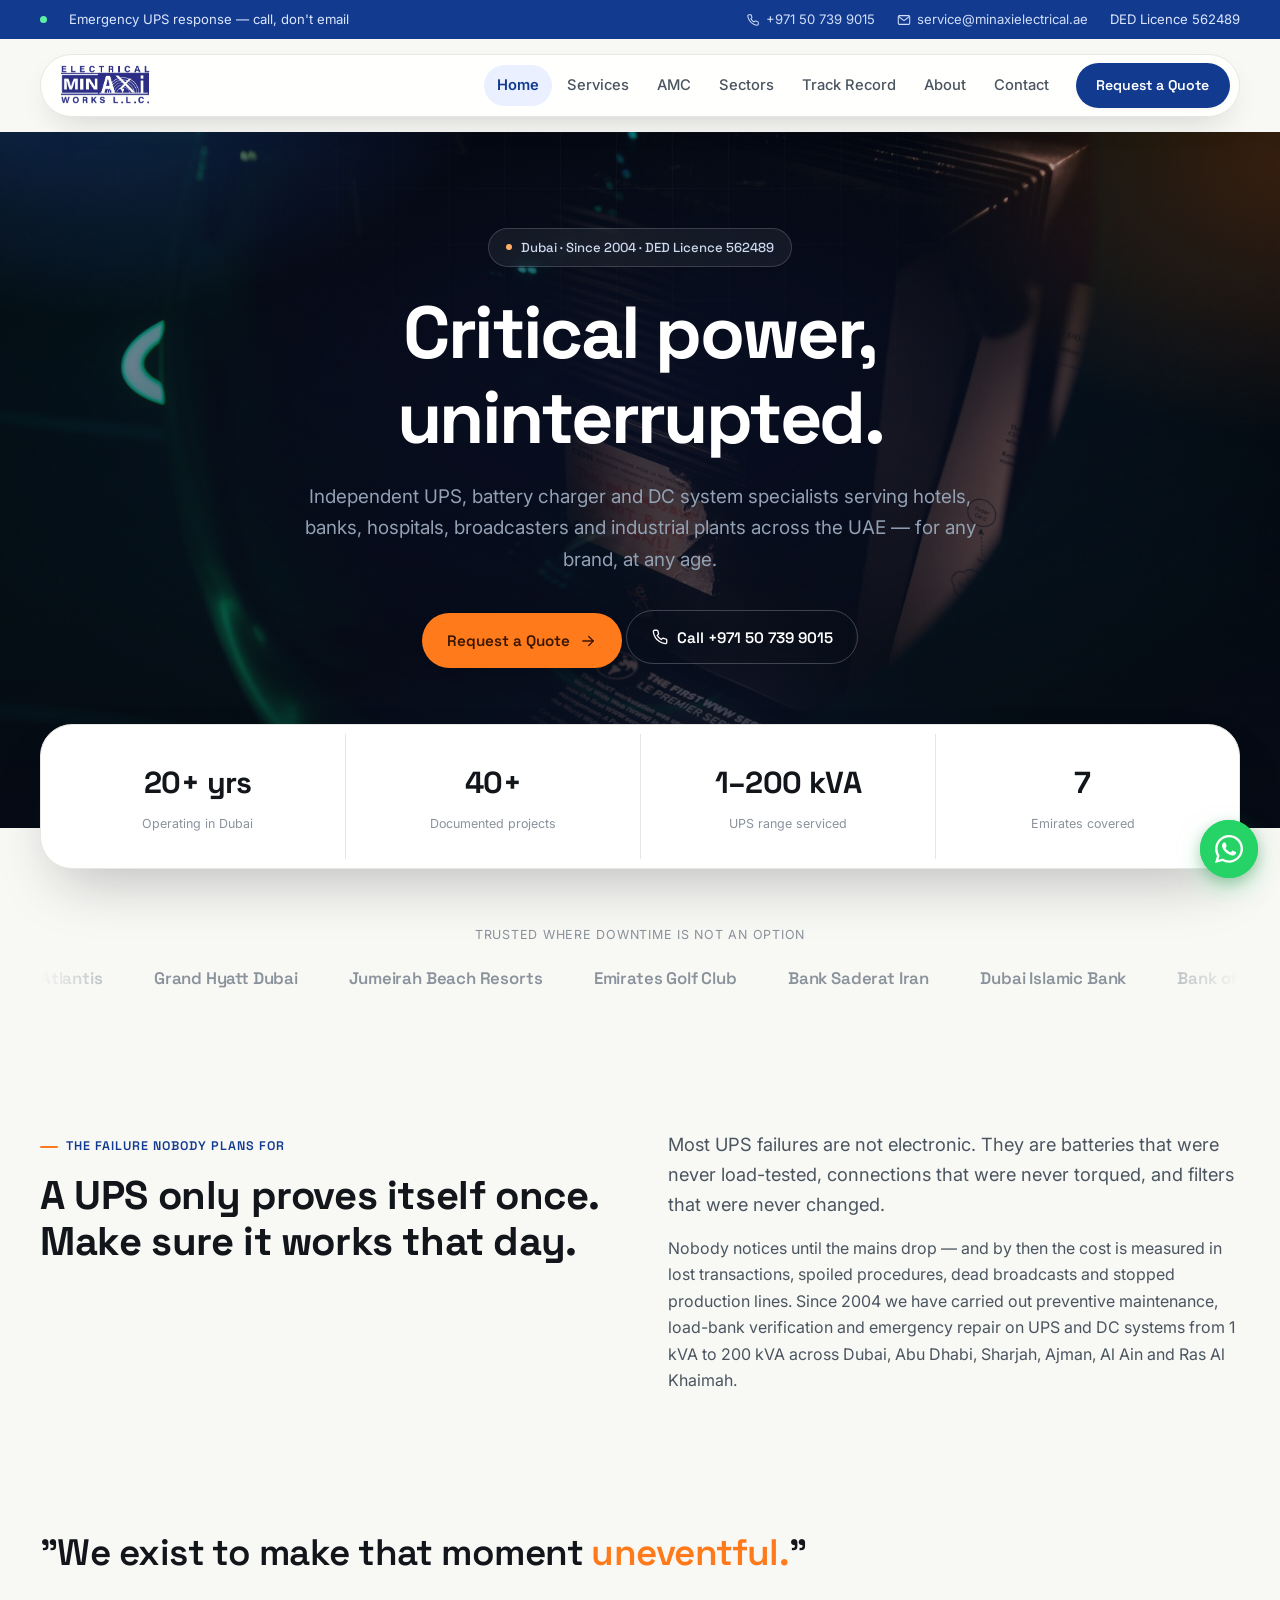
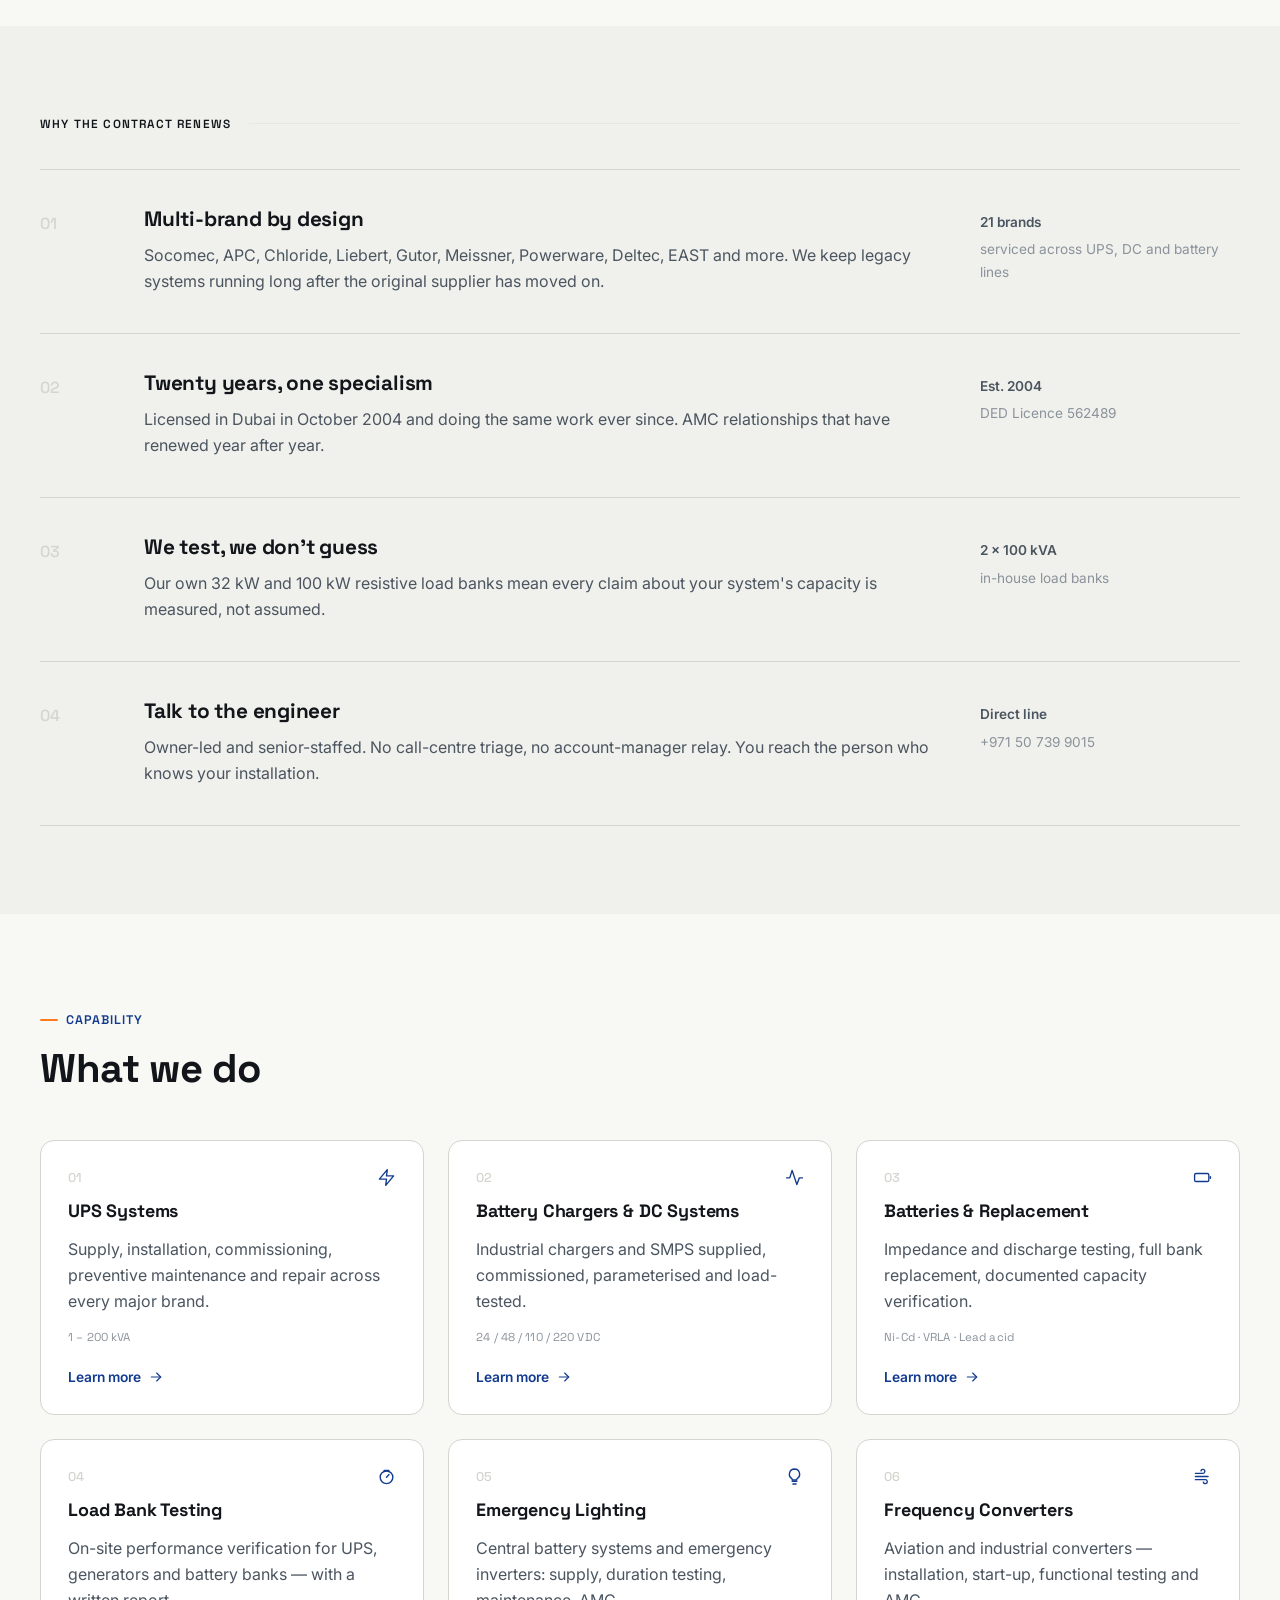
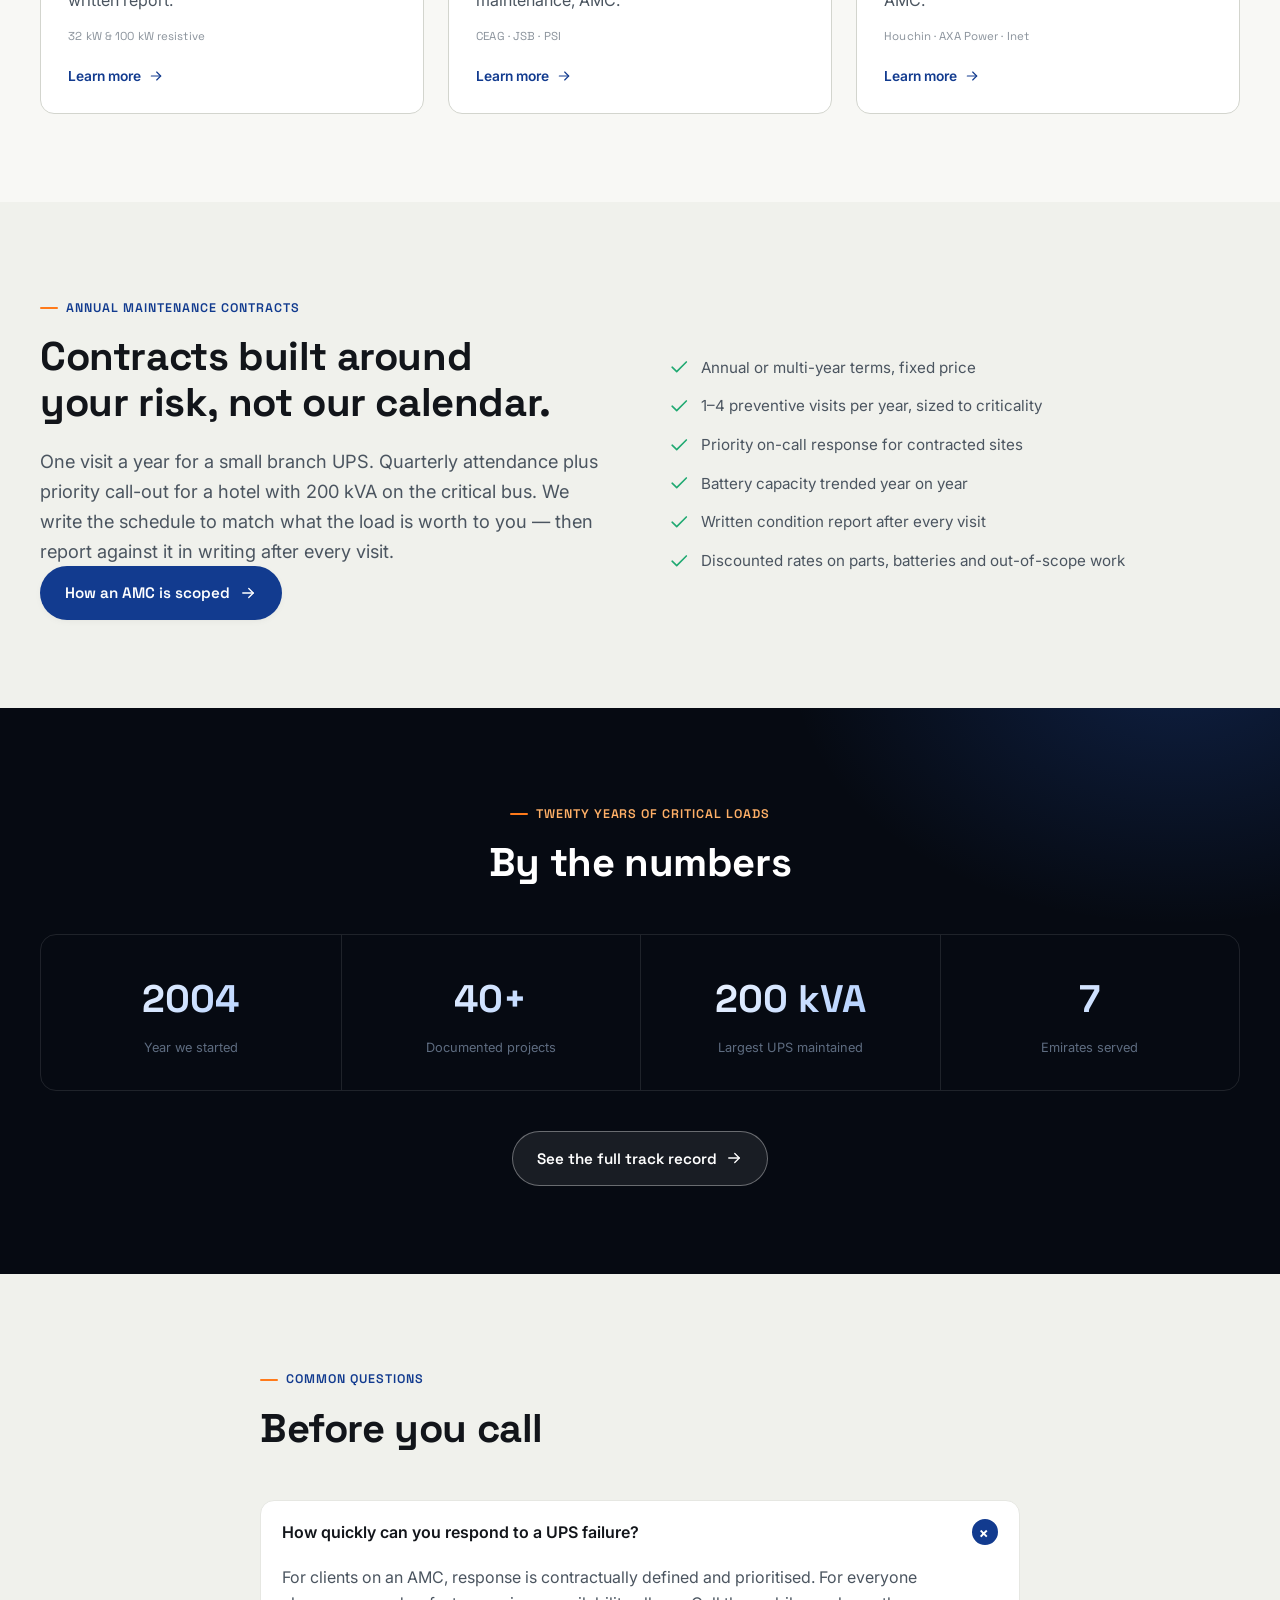
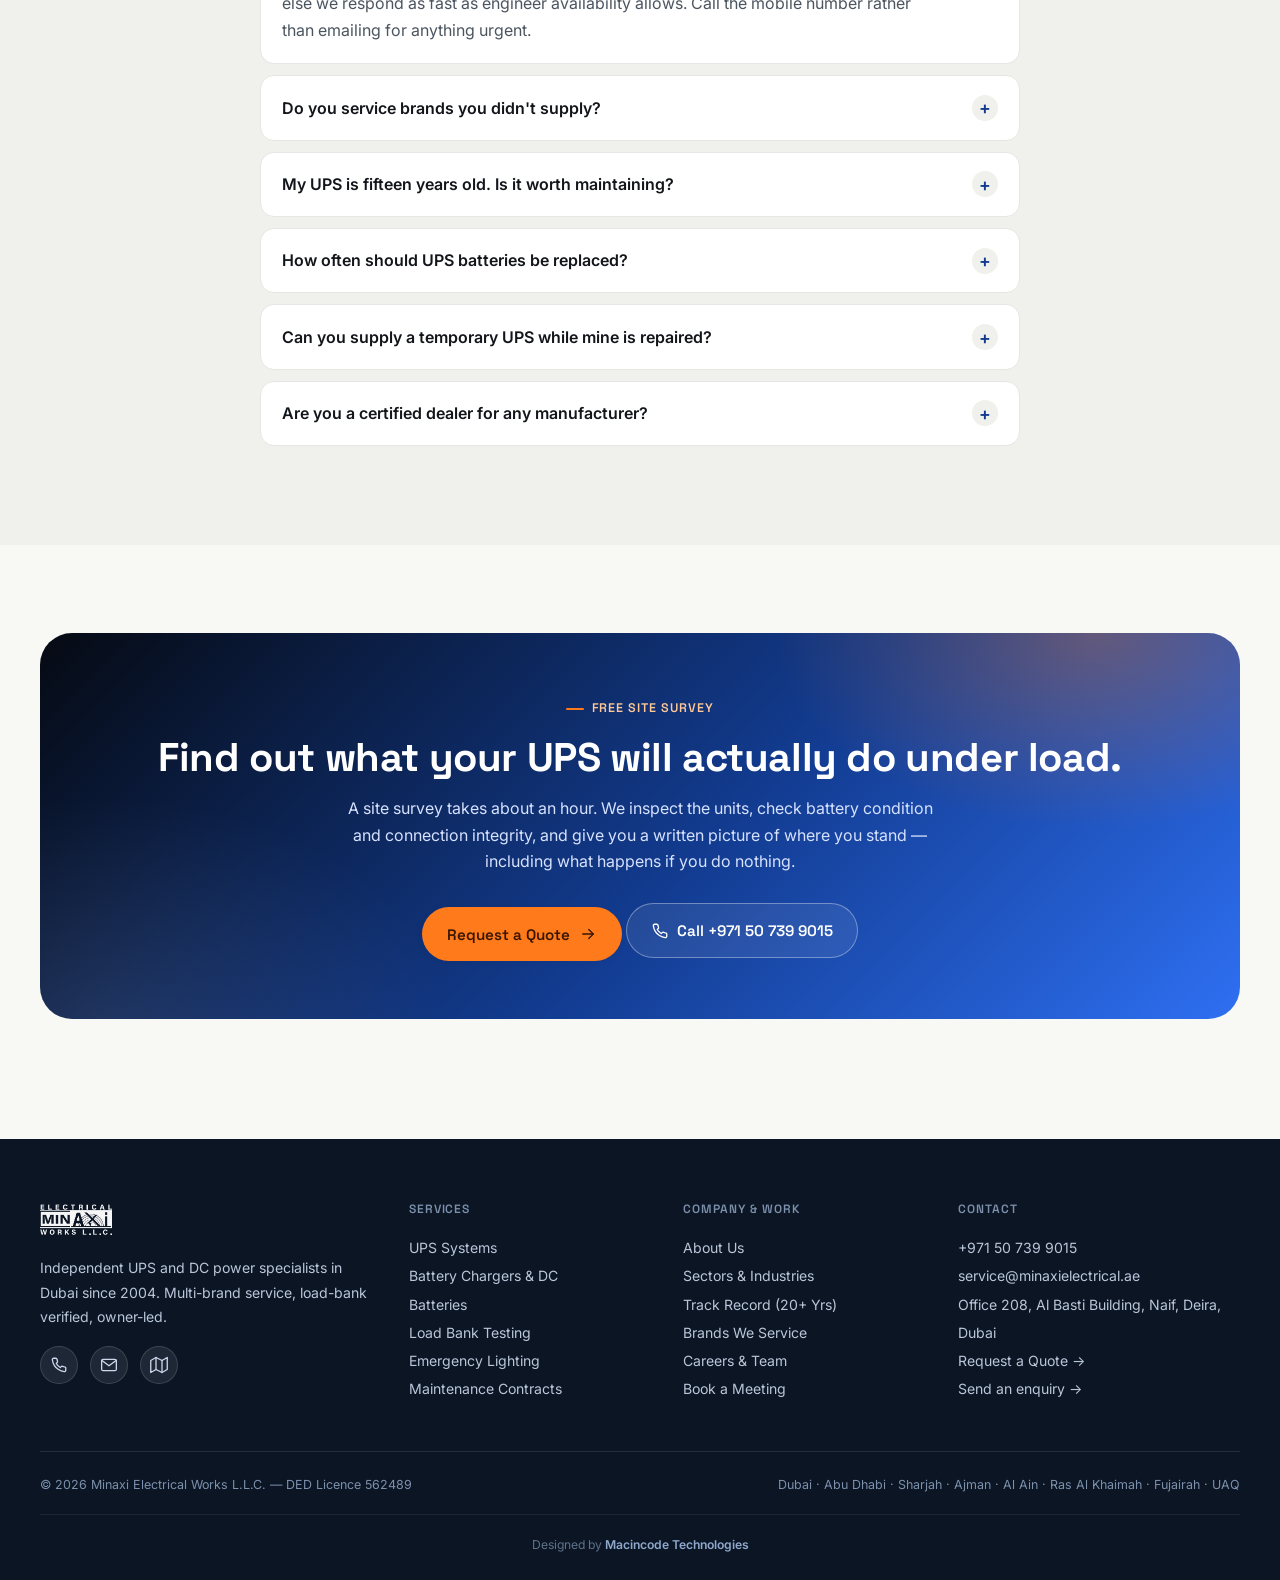
==== commit 9b39d338: "feat: add careers, quote, and meeting booking pages along with SEO and UI updates" ====
--- a/index.html
+++ b/index.html
@@ -3,15 +3,174 @@
 <head>
 <meta charset="UTF-8">
 <meta name="viewport" content="width=device-width, initial-scale=1.0">
-<title>Minaxi Electrical Works | UPS &amp; Critical Power Specialists, Dubai</title>
-<meta name="description" content="Independent UPS, battery charger and DC system specialists serving hotels, banks, hospitals, broadcasters and industrial plants across the UAE since 2004. 1–200 kVA, any brand, any age.">
+<title>Minaxi Electrical Works | UPS &amp; Critical Power Specialists Dubai UAE</title>
+<meta name="description" content="Independent UPS, battery charger and DC system specialists in Dubai since 2004. Multi-brand maintenance, load-bank testing &amp; 24/7 emergency repair across UAE.">
+<meta name="robots" content="index, follow, max-image-preview:large, max-snippet:-1, max-video-preview:-1">
+<link rel="canonical" href="https://mcpeservices.com/">
+<meta name="author" content="Minaxi Electrical Works L.L.C.">
+
+<!-- Geotargeting Meta Tags -->
+<meta name="geo.region" content="AE-DU">
+<meta name="geo.placename" content="Dubai, United Arab Emirates">
+<meta name="geo.position" content="25.276987;55.309328">
+<meta name="ICBM" content="25.276987, 55.309328">
+
+<!-- Open Graph / Social Media -->
+<meta property="og:locale" content="en_AE">
+<meta property="og:type" content="website">
+<meta property="og:title" content="Minaxi Electrical Works | UPS &amp; Critical Power Specialists Dubai">
+<meta property="og:description" content="Independent UPS, battery charger and DC power engineering across UAE since 2004. Multi-brand preventive AMC, load-bank testing &amp; 24/7 emergency response.">
+<meta property="og:url" content="https://mcpeservices.com/">
+<meta property="og:site_name" content="Minaxi Electrical Works L.L.C.">
+<meta property="og:image" content="https://mcpeservices.com/assets/img/hero-datacenter.jpg">
+<meta property="og:image:width" content="1200">
+<meta property="og:image:height" content="630">
+<meta property="og:image:alt" content="Minaxi Electrical Works Critical Power Engineers Dubai">
+
+<!-- Twitter Card -->
+<meta name="twitter:card" content="summary_large_image">
+<meta name="twitter:title" content="Minaxi Electrical Works | UPS &amp; Critical Power Specialists Dubai">
+<meta name="twitter:description" content="Independent UPS, battery charger and DC power engineering across UAE since 2004. Multi-brand preventive AMC &amp; load bank testing.">
+<meta name="twitter:image" content="https://mcpeservices.com/assets/img/hero-datacenter.jpg">
+
+<!-- Google Search Console & Theme Colors -->
+<meta name="google-site-verification" content="GSC_VERIFICATION_KEY_PLACEHOLDER">
+<meta name="theme-color" content="#123B8F" media="(prefers-color-scheme: light)">
+<meta name="theme-color" content="#060A12" media="(prefers-color-scheme: dark)">
 <link rel="icon" type="image/svg+xml" href="assets/favicon.svg?v=2">
+<link rel="apple-touch-icon" href="assets/logo.png">
+
+<!-- Fonts & Performance Preconnect -->
 <link rel="preconnect" href="https://fonts.googleapis.com">
 <link rel="preconnect" href="https://fonts.gstatic.com" crossorigin>
 <link href="https://fonts.googleapis.com/css2?family=Space+Grotesk:wght@500;600;700&family=Inter:wght@400;500;600;700&display=swap" rel="stylesheet">
-<link rel="stylesheet" href="css/style.css?v=4">
+<link rel="stylesheet" href="css/style.css?v=5">
+
+<!-- Schema.org Structured Data (LocalBusiness, WebSite, FAQPage) -->
+<script type="application/ld+json">
+{
+  "@context": "https://schema.org",
+  "@graph": [
+    {
+      "@type": "WebSite",
+      "@id": "https://mcpeservices.com/#website",
+      "url": "https://mcpeservices.com/",
+      "name": "Minaxi Electrical Works L.L.C.",
+      "description": "UPS and Critical Power Engineering Specialists Dubai UAE",
+      "publisher": {
+        "@id": "https://mcpeservices.com/#organization"
+      }
+    },
+    {
+      "@type": ["LocalBusiness", "Electrician"],
+      "@id": "https://mcpeservices.com/#organization",
+      "name": "Minaxi Electrical Works L.L.C.",
+      "alternateName": "MCPE Services - Minaxi Critical Power Electrical",
+      "url": "https://mcpeservices.com/",
+      "logo": "https://mcpeservices.com/assets/logo.png",
+      "image": "https://mcpeservices.com/assets/img/hero-datacenter.jpg",
+      "description": "Independent UPS, battery charger and DC system specialists serving hotels, banks, hospitals, broadcasters and industrial plants across the UAE since 2004.",
+      "telephone": "+971507399015",
+      "email": "service@minaxielectrical.ae",
+      "taxID": "DED Licence 562489",
+      "priceRange": "AED",
+      "address": {
+        "@type": "PostalAddress",
+        "streetAddress": "Office 208, Al Basti Building No. 07, Al Nakheel Street, Naif, Deira",
+        "addressLocality": "Dubai",
+        "addressRegion": "Dubai",
+        "postalCode": "113346",
+        "addressCountry": "AE"
+      },
+      "geo": {
+        "@type": "GeoCoordinates",
+        "latitude": 25.276987,
+        "longitude": 55.309328
+      },
+      "openingHoursSpecification": [
+        {
+          "@type": "OpeningHoursSpecification",
+          "dayOfWeek": ["Monday", "Tuesday", "Wednesday", "Thursday", "Friday", "Saturday", "Sunday"],
+          "opens": "00:00",
+          "closes": "23:59"
+        }
+      ],
+      "areaServed": [
+        "Dubai", "Abu Dhabi", "Sharjah", "Ajman", "Al Ain", "Ras Al Khaimah", "Fujairah", "Umm Al Quwain"
+      ],
+      "hasOfferCatalog": {
+        "@type": "OfferCatalog",
+        "name": "Critical Power Engineering Services",
+        "itemListElement": [
+          { "@type": "Offer", "itemOffered": { "@type": "Service", "name": "UPS Installation & Maintenance" } },
+          { "@type": "Offer", "itemOffered": { "@type": "Service", "name": "Battery Chargers & DC Systems" } },
+          { "@type": "Offer", "itemOffered": { "@type": "Service", "name": "Battery Testing & Replacement" } },
+          { "@type": "Offer", "itemOffered": { "@type": "Service", "name": "Load Bank Testing (32kW & 100kW)" } },
+          { "@type": "Offer", "itemOffered": { "@type": "Service", "name": "Annual Maintenance Contracts (AMC)" } },
+          { "@type": "Offer", "itemOffered": { "@type": "Service", "name": "Emergency Lighting & Inverters" } }
+        ]
+      }
+    },
+    {
+      "@type": "FAQPage",
+      "mainEntity": [
+        {
+          "@type": "Question",
+          "name": "How quickly can you respond to a UPS failure?",
+          "acceptedAnswer": {
+            "@type": "Answer",
+            "text": "For clients on an AMC, response is contractually defined and prioritised. For everyone else we respond as fast as engineer availability allows. Call +971 50 739 9015 rather than emailing for anything urgent."
+          }
+        },
+        {
+          "@type": "Question",
+          "name": "Do you service brands you didn't supply?",
+          "acceptedAnswer": {
+            "@type": "Answer",
+            "text": "Yes. Most of our work is on equipment supplied by someone else, including brands no longer represented in the UAE such as Socomec, APC, Chloride, Liebert, Gutor, Meissner and more."
+          }
+        },
+        {
+          "@type": "Question",
+          "name": "My UPS is fifteen years old. Is it worth maintaining?",
+          "acceptedAnswer": {
+            "@type": "Answer",
+            "text": "Often, yes. Age alone does not determine viability — capacitor condition, battery capacity and spares availability do. We measure those and give you the numbers, then you decide."
+          }
+        },
+        {
+          "@type": "Question",
+          "name": "How often should UPS batteries be replaced?",
+          "acceptedAnswer": {
+            "@type": "Answer",
+            "text": "Design life is a guide, not a schedule. In UAE plant-room conditions VRLA blocks commonly fall short of their rated life. Test annually and plan replacement when measured capacity approaches 80% of rated."
+          }
+        },
+        {
+          "@type": "Question",
+          "name": "Can you supply a temporary UPS while mine is repaired?",
+          "acceptedAnswer": {
+            "@type": "Answer",
+            "text": "Yes. We hold rental stock from 2 kVA to 10 kVA plus 72 V and 96 V rack-mounted units, delivered and commissioned on site."
+          }
+        },
+        {
+          "@type": "Question",
+          "name": "Are you a certified dealer for any manufacturer?",
+          "acceptedAnswer": {
+            "@type": "Answer",
+            "text": "We are the authorised EAST UPS (China) partner for the UAE and hold factory training from SOCOMEC, Infosec, HI-REL and Power Systems International. Our service work stays brand-independent."
+          }
+        }
+      ]
+    }
+  ]
+}
+</script>
 </head>
 <body>
+
+<a href="#main-content" class="skip-link">Skip to main content</a>
 
 <div class="topbar">
   <div class="container">
@@ -26,11 +185,14 @@
 
 <header class="site">
   <div class="container">
-    <a class="brand" href="index.html">
-      <img class="brand-logo" src="assets/logo.png" alt="Minaxi Electrical Works L.L.C.">
+    <a class="brand" href="index.html" aria-label="Minaxi Electrical Works Home">
+      <picture>
+        <source srcset="assets/logo-white.png" media="(prefers-color-scheme: dark)">
+        <img class="brand-logo" src="assets/logo.png" alt="Minaxi Electrical Works L.L.C." width="140" height="42">
+      </picture>
     </a>
-    <button class="menu-toggle" id="menuToggle" aria-expanded="false" aria-label="Toggle menu"><i class="icon" data-icon="menu"></i></button>
-    <nav class="main" id="mainNav">
+    <button class="menu-toggle" id="menuToggle" aria-expanded="false" aria-label="Toggle navigation menu"><i class="icon" data-icon="menu"></i></button>
+    <nav class="main" id="mainNav" aria-label="Main Navigation">
       <a href="index.html" aria-current="page">Home</a>
       <a href="services.html">Services</a>
       <a href="amc.html">AMC</a>
@@ -38,12 +200,12 @@
       <a href="projects.html">Track Record</a>
       <a href="about.html">About</a>
       <a href="contact.html">Contact</a>
-      <a class="btn btn-primary btn-sm header-cta" href="contact.html" data-open-survey>Request a Site Survey</a>
+      <a class="btn btn-primary btn-sm header-cta" href="quote.html">Request a Quote</a>
     </nav>
   </div>
 </header>
 
-<main>
+<main id="main-content">
 
   <section class="hero-dark">
     <div class="hero-photo" aria-hidden="true"></div>
@@ -55,7 +217,7 @@
         <h1 class="h1-xl">Critical power,<br>uninterrupted.</h1>
         <p class="lede">Independent UPS, battery charger and DC system specialists serving hotels, banks, hospitals, broadcasters and industrial plants across the UAE — for any brand, at any age.</p>
         <div class="cta-row">
-          <a class="btn btn-accent" href="contact.html" data-open-survey>Request a Site Survey <i class="icon icon-r" data-icon="arrow-right" style="width:18px;height:18px"></i></a>
+          <a class="btn btn-accent" href="quote.html">Request a Quote <i class="icon icon-r" data-icon="arrow-right" style="width:18px;height:18px"></i></a>
           <a class="btn btn-ghost" href="tel:+971507399015"><i class="icon" data-icon="phone" style="width:18px;height:18px"></i>Call +971 50 739 9015</a>
         </div>
       </div>
@@ -66,7 +228,7 @@
       <div class="hf-tile"><b>20+ yrs</b><span>Operating in Dubai</span></div>
       <div class="hf-tile"><b>40+</b><span>Documented projects</span></div>
       <div class="hf-tile"><b>1–200 kVA</b><span>UPS range serviced</span></div>
-      <div class="hf-tile"><b>5</b><span>Emirates covered</span></div>
+      <div class="hf-tile"><b>7</b><span>Emirates covered</span></div>
     </div>
   </div>
 
@@ -227,7 +389,7 @@
         <div class="stat"><b>2004</b><span>Year we started</span></div>
         <div class="stat"><b>40+</b><span>Documented projects</span></div>
         <div class="stat"><b>200 kVA</b><span>Largest UPS maintained</span></div>
-        <div class="stat"><b>5</b><span>Emirates served</span></div>
+        <div class="stat"><b>7</b><span>Emirates served</span></div>
       </div>
       <div class="cluster" style="justify-content:center;margin-top:2.5rem">
         <a class="btn btn-ghost-invert" href="projects.html">See the full track record <i class="icon icon-r" data-icon="arrow-right" style="width:18px;height:18px"></i></a>
@@ -277,7 +439,7 @@
         <h2 class="h2" style="margin-top:1rem">Find out what your UPS will actually do under load.</h2>
         <p style="max-width:60ch;margin-inline:auto">A site survey takes about an hour. We inspect the units, check battery condition and connection integrity, and give you a written picture of where you stand — including what happens if you do nothing.</p>
         <div class="cta-row">
-          <a class="btn btn-accent" href="contact.html" data-open-survey>Request a Site Survey <i class="icon icon-r" data-icon="arrow-right" style="width:18px;height:18px"></i></a>
+          <a class="btn btn-accent" href="quote.html">Request a Quote <i class="icon icon-r" data-icon="arrow-right" style="width:18px;height:18px"></i></a>
           <a class="btn btn-ghost-invert" href="tel:+971507399015"><i class="icon" data-icon="phone" style="width:18px;height:18px"></i>Call +971 50 739 9015</a>
         </div>
       </div>
@@ -291,9 +453,14 @@
     <div class="fgrid">
       <div>
         <div class="foot-brand">
-          <img class="foot-logo" src="assets/logo-white.png" alt="Minaxi Electrical Works L.L.C.">
+          <img class="foot-logo" src="assets/logo-white.png" alt="Minaxi Electrical Works L.L.C." width="140" height="42">
         </div>
         <p>Independent UPS and DC power specialists in Dubai since 2004. Multi-brand service, load-bank verified, owner-led.</p>
+        <div class="social-list">
+          <a class="social-link" href="https://wa.me/971507399015" target="_blank" rel="noopener noreferrer" aria-label="WhatsApp"><i class="icon" data-icon="phone"></i></a>
+          <a class="social-link" href="mailto:service@minaxielectrical.ae" aria-label="Email Us"><i class="icon" data-icon="mail"></i></a>
+          <a class="social-link" href="https://maps.google.com/?q=Al+Basti+Building+Naif+Deira+Dubai" target="_blank" rel="noopener noreferrer" aria-label="Google Maps Location"><i class="icon" data-icon="map"></i></a>
+        </div>
       </div>
       <div>
         <h4>Services</h4>
@@ -307,15 +474,14 @@
         </ul>
       </div>
       <div>
-        <h4>Sectors</h4>
+        <h4>Company &amp; Work</h4>
         <ul>
-          <li><a href="sectors.html">Hospitality</a></li>
-          <li><a href="sectors.html">Banking &amp; Finance</a></li>
-          <li><a href="sectors.html">Healthcare</a></li>
-          <li><a href="sectors.html">Aviation &amp; Transport</a></li>
-          <li><a href="sectors.html">Broadcast &amp; Telecom</a></li>
-          <li><a href="sectors.html">Industrial</a></li>
-          <li><a href="brands.html">Brands We Service →</a></li>
+          <li><a href="about.html">About Us</a></li>
+          <li><a href="sectors.html">Sectors &amp; Industries</a></li>
+          <li><a href="projects.html">Track Record (20+ Yrs)</a></li>
+          <li><a href="brands.html">Brands We Service</a></li>
+          <li><a href="careers.html">Careers &amp; Team</a></li>
+          <li><a href="book-a-meeting.html">Book a Meeting</a></li>
         </ul>
       </div>
       <div>
@@ -323,14 +489,15 @@
         <ul>
           <li><a href="tel:+971507399015">+971 50 739 9015</a></li>
           <li><a href="mailto:service@minaxielectrical.ae">service@minaxielectrical.ae</a></li>
-          <li>Al Basti Building, Naif, Deira, Dubai</li>
+          <li>Office 208, Al Basti Building, Naif, Deira, Dubai</li>
+          <li><a href="quote.html">Request a Quote →</a></li>
           <li><a href="contact.html">Send an enquiry →</a></li>
         </ul>
       </div>
     </div>
     <div class="fbottom">
       <span>© <span id="year"></span> Minaxi Electrical Works L.L.C. — DED Licence 562489</span>
-      <span>Dubai · Abu Dhabi · Sharjah · Ajman · Al Ain · Ras Al Khaimah</span>
+      <span>Dubai · Abu Dhabi · Sharjah · Ajman · Al Ain · Ras Al Khaimah · Fujairah · UAQ</span>
     </div>
     <div class="fcredit">Designed by <a href="https://macincode.com" target="_blank" rel="noopener">Macincode Technologies</a></div>
   </div>
@@ -338,18 +505,18 @@
 
 <div class="modal-overlay" id="surveyModal" aria-hidden="true">
   <div class="modal-panel" role="dialog" aria-modal="true" aria-labelledby="surveyModalTitle">
-    <button class="modal-close" id="surveyModalClose" aria-label="Close">&times;</button>
+    <button class="modal-close" id="surveyModalClose" aria-label="Close dialog">&times;</button>
     <span class="eyebrow">Site Survey</span>
     <h3 id="surveyModalTitle" class="h3" style="font-size:1.5rem;margin-top:.6rem">Request a site survey</h3>
     <p class="muted" style="margin-top:.5rem">Takes about a minute. We usually call back within one working day.</p>
     <form class="enquiry" id="surveyForm" novalidate style="margin-top:1.4rem">
       <div class="row2">
-        <div class="field"><label for="sv-name">Name</label><input id="sv-name" name="name" required></div>
+        <div class="field"><label for="sv-name">Name *</label><input id="sv-name" name="name" required></div>
         <div class="field"><label for="sv-company">Company</label><input id="sv-company" name="company"></div>
       </div>
       <div class="row2">
-        <div class="field"><label for="sv-phone">Phone</label><input id="sv-phone" name="phone" type="tel" required></div>
-        <div class="field"><label for="sv-email">Email</label><input id="sv-email" name="email" type="email" required></div>
+        <div class="field"><label for="sv-phone">Phone *</label><input id="sv-phone" name="phone" type="tel" required></div>
+        <div class="field"><label for="sv-email">Email *</label><input id="sv-email" name="email" type="email" required></div>
       </div>
       <div class="row2">
         <div class="field"><label for="sv-emirate">Site location</label>
@@ -369,7 +536,7 @@
   <svg viewBox="0 0 24 24" fill="#fff" aria-hidden="true"><path d="M17.472 14.382c-.297-.149-1.758-.867-2.03-.967-.273-.099-.471-.148-.67.15-.197.297-.767.966-.94 1.164-.173.199-.347.223-.644.075-.297-.15-1.255-.463-2.39-1.475-.883-.788-1.48-1.761-1.653-2.059-.173-.297-.018-.458.13-.606.134-.133.298-.347.446-.52.149-.174.198-.298.298-.497.099-.198.05-.371-.025-.52-.075-.149-.669-1.612-.916-2.207-.242-.579-.487-.5-.669-.51-.173-.008-.371-.01-.57-.01-.198 0-.52.074-.792.372-.272.297-1.04 1.016-1.04 2.479 0 1.462 1.065 2.875 1.213 3.074.149.198 2.096 3.2 5.077 4.487.709.306 1.262.489 1.694.625.712.227 1.36.195 1.871.118.571-.085 1.758-.719 2.006-1.413.248-.694.248-1.289.173-1.413-.074-.124-.272-.198-.57-.347m-5.421 7.403h-.004a9.87 9.87 0 0 1-5.031-1.378l-.361-.214-3.741.982.998-3.648-.235-.374a9.86 9.86 0 0 1-1.51-5.26c.001-5.45 4.436-9.884 9.888-9.884 2.64 0 5.122 1.03 6.988 2.898a9.825 9.825 0 0 1 2.893 6.994c-.003 5.45-4.437 9.884-9.885 9.884M20.52 3.449C18.24 1.245 15.24 0 12.045 0 5.463 0 .104 5.36.101 11.943c0 2.105.549 4.16 1.595 5.985L0 24l6.335-1.652a11.882 11.882 0 0 0 5.71 1.447h.005c6.585 0 11.946-5.363 11.949-11.945a11.86 11.86 0 0 0-3.48-8.401"/></svg>
 </a>
 
-<script src="js/icons.js?v=2"></script>
-<script src="js/main.js?v=2"></script>
+<script src="js/icons.js?v=2" defer></script>
+<script src="js/main.js?v=2" defer></script>
 </body>
 </html>
--- a/css/style.css
+++ b/css/style.css
@@ -206,18 +206,49 @@
   backdrop-filter:blur(18px);-webkit-backdrop-filter:blur(18px);
 }
 .brand{display:flex;align-items:center;gap:.7rem;text-decoration:none}
-.brand-logo{height:42px;width:auto;display:block}
+.brand picture{display:inline-flex;align-items:center}
+.brand-logo{height:42px;width:auto;display:block;transition:filter .2s ease, opacity .2s ease}
+
+@media (prefers-color-scheme: dark){
+  .brand-logo{
+    filter: brightness(0) invert(1);
+  }
+}
 
 nav.main{margin-left:auto;display:flex;gap:.15rem;align-items:center}
-nav.main a{
+nav.main a:not(.btn){
   font-size:.92rem;font-weight:500;color:var(--ink-2);text-decoration:none;
   padding:.55rem .8rem;border-radius:var(--radius-pill);position:relative;transition:color .15s ease,background .15s ease;
 }
-nav.main a:hover{color:var(--ink);background:var(--surface-2)}
-nav.main a[aria-current="page"]{color:var(--brand);font-weight:600;background:var(--brand-ink)}
-nav.main a.btn{color:#fff}
-nav.main a.btn:hover{color:#fff}
-.header-cta{margin-left:.75rem;flex:none}
+nav.main a:not(.btn):hover{color:var(--ink);background:var(--surface-2)}
+nav.main a:not(.btn)[aria-current="page"]{color:var(--brand);font-weight:600;background:var(--brand-ink)}
+
+nav.main .header-cta,
+nav.main a.btn{
+  margin-left:.75rem;flex:none;
+  padding:.6rem 1.2rem;font-size:.88rem;
+  text-decoration:none;
+}
+nav.main a.btn-primary,
+nav.main .header-cta.btn-primary{
+  background:var(--brand) !important;
+  color:#ffffff !important;
+}
+nav.main a.btn-primary:hover,
+nav.main .header-cta.btn-primary:hover{
+  background:var(--brand-2) !important;
+  color:#ffffff !important;
+  transform:translateY(-2px);
+  box-shadow:var(--shadow-md);
+}
+nav.main a.btn-primary:active,
+nav.main .header-cta.btn-primary:active{
+  background:var(--brand) !important;
+  color:#ffffff !important;
+  transform:translateY(0);
+  box-shadow:var(--shadow-sm);
+}
+
 .menu-toggle{display:none;margin-left:auto;background:none;border:1px solid var(--line-strong);border-radius:var(--radius-sm);padding:.5rem;color:var(--ink)}
 
 @media (max-width:980px){
@@ -227,9 +258,8 @@
     overflow-y:auto;
   }
   nav.main.open{opacity:1;transform:translateY(0);pointer-events:auto}
-  nav.main a{padding:.9rem .5rem;border-radius:8px;font-size:1rem;border-bottom:1px solid var(--line)}
-  .header-cta.desktop-only{display:none}
-  nav.main .header-cta{display:inline-flex;margin:.9rem .5rem 0}
+  nav.main a:not(.btn){padding:.9rem .5rem;border-radius:8px;font-size:1rem;border-bottom:1px solid var(--line)}
+  nav.main .header-cta{display:inline-flex;margin:.9rem 0 0;width:100%;border-bottom:0}
   .menu-toggle{display:inline-flex}
 }
 @media (min-width:981px){.menu-toggle{display:none}}
@@ -797,3 +827,60 @@
   .fgrid{grid-template-columns:1fr}
   .cta-final{padding:2.4rem 1.4rem}
 }
+
+/* ---------- accessibility skip-link ---------- */
+.skip-link{
+  position:absolute;top:-60px;left:1rem;z-index:999;
+  background:var(--brand);color:#fff;padding:.6rem 1.2rem;
+  border-radius:var(--radius-sm);font-weight:600;font-size:.9rem;
+  transition:top .2s ease;text-decoration:none;
+}
+.skip-link:focus{top:1rem;outline:3px solid var(--accent)}
+
+/* ---------- breadcrumb navigation ---------- */
+.breadcrumb-nav{padding:.6rem 0;font-size:.84rem;color:var(--ink-3)}
+.breadcrumb-nav ol{display:flex;flex-wrap:wrap;align-items:center;gap:.4rem;list-style:none;padding:0;margin:0}
+.breadcrumb-nav li{display:inline-flex;align-items:center;gap:.4rem}
+.breadcrumb-nav li+li::before{content:"/";color:var(--ink-3);opacity:.6}
+.breadcrumb-nav a{color:var(--ink-2);text-decoration:none;transition:color .15s ease}
+.breadcrumb-nav a:hover{color:var(--brand);text-decoration:underline}
+.breadcrumb-nav [aria-current="page"]{color:var(--ink);font-weight:600}
+
+/* ---------- careers job cards ---------- */
+.job-card{
+  background:var(--surface);border:1px solid var(--line);border-radius:var(--radius-lg);
+  padding:2rem;box-shadow:var(--shadow-sm);transition:transform .2s ease, box-shadow .2s ease, border-color .2s ease;
+  display:flex;flex-direction:column;justify-content:space-between;gap:1.4rem;
+}
+.job-card:hover{transform:translateY(-3px);box-shadow:var(--shadow-md);border-color:var(--brand-2)}
+.job-header{display:flex;justify-content:space-between;align-items:flex-start;gap:1rem;flex-wrap:wrap}
+.job-meta{display:flex;flex-wrap:wrap;gap:.5rem;margin-top:.8rem}
+.job-tag{
+  display:inline-flex;align-items:center;gap:.35rem;
+  padding:.3rem .75rem;border-radius:var(--radius-pill);
+  background:var(--surface-2);font-size:.78rem;font-weight:500;color:var(--ink-2);
+}
+
+/* ---------- quote option pill selectors ---------- */
+.pill-select{display:flex;flex-wrap:wrap;gap:.5rem;margin-top:.4rem}
+.pill-option{
+  display:inline-flex;align-items:center;padding:.5rem 1rem;
+  border-radius:var(--radius-pill);border:1px solid var(--line-strong);
+  background:var(--surface);font-size:.88rem;cursor:pointer;
+  transition:all .15s ease;color:var(--ink-2);
+}
+.pill-option:hover,.pill-option.active{
+  border-color:var(--brand);color:var(--brand);background:var(--brand-ink);
+}
+
+/* ---------- social integration links ---------- */
+.social-list{display:flex;gap:.75rem;align-items:center;margin-top:1rem}
+.social-link{
+  width:38px;height:38px;border-radius:50%;
+  display:inline-flex;align-items:center;justify-content:center;
+  background:rgba(255,255,255,.08);color:#CBD8ED;border:1px solid rgba(255,255,255,.14);
+  transition:all .16s ease;text-decoration:none;
+}
+.social-link:hover{background:var(--brand-2);color:#fff;transform:translateY(-2px);border-color:var(--brand-2)}
+.social-link svg,.social-link .icon{width:18px;height:18px}
+
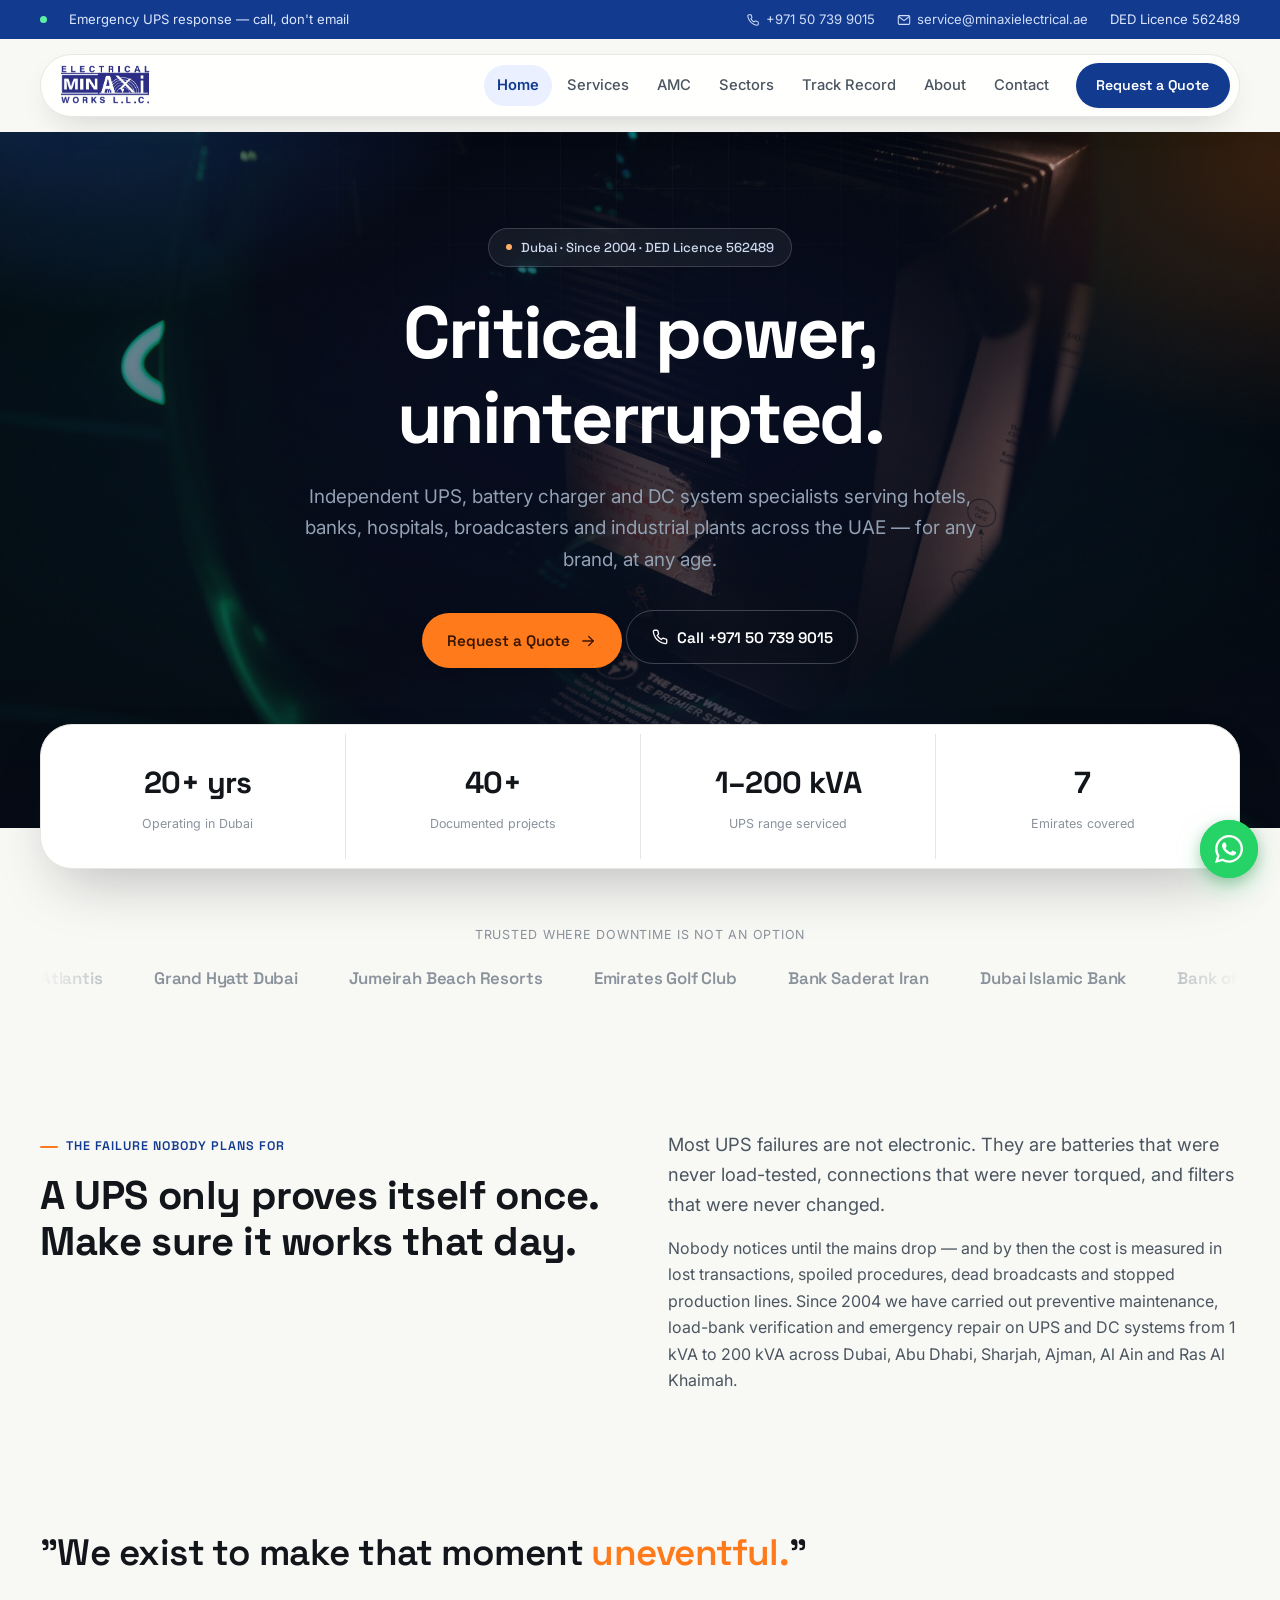
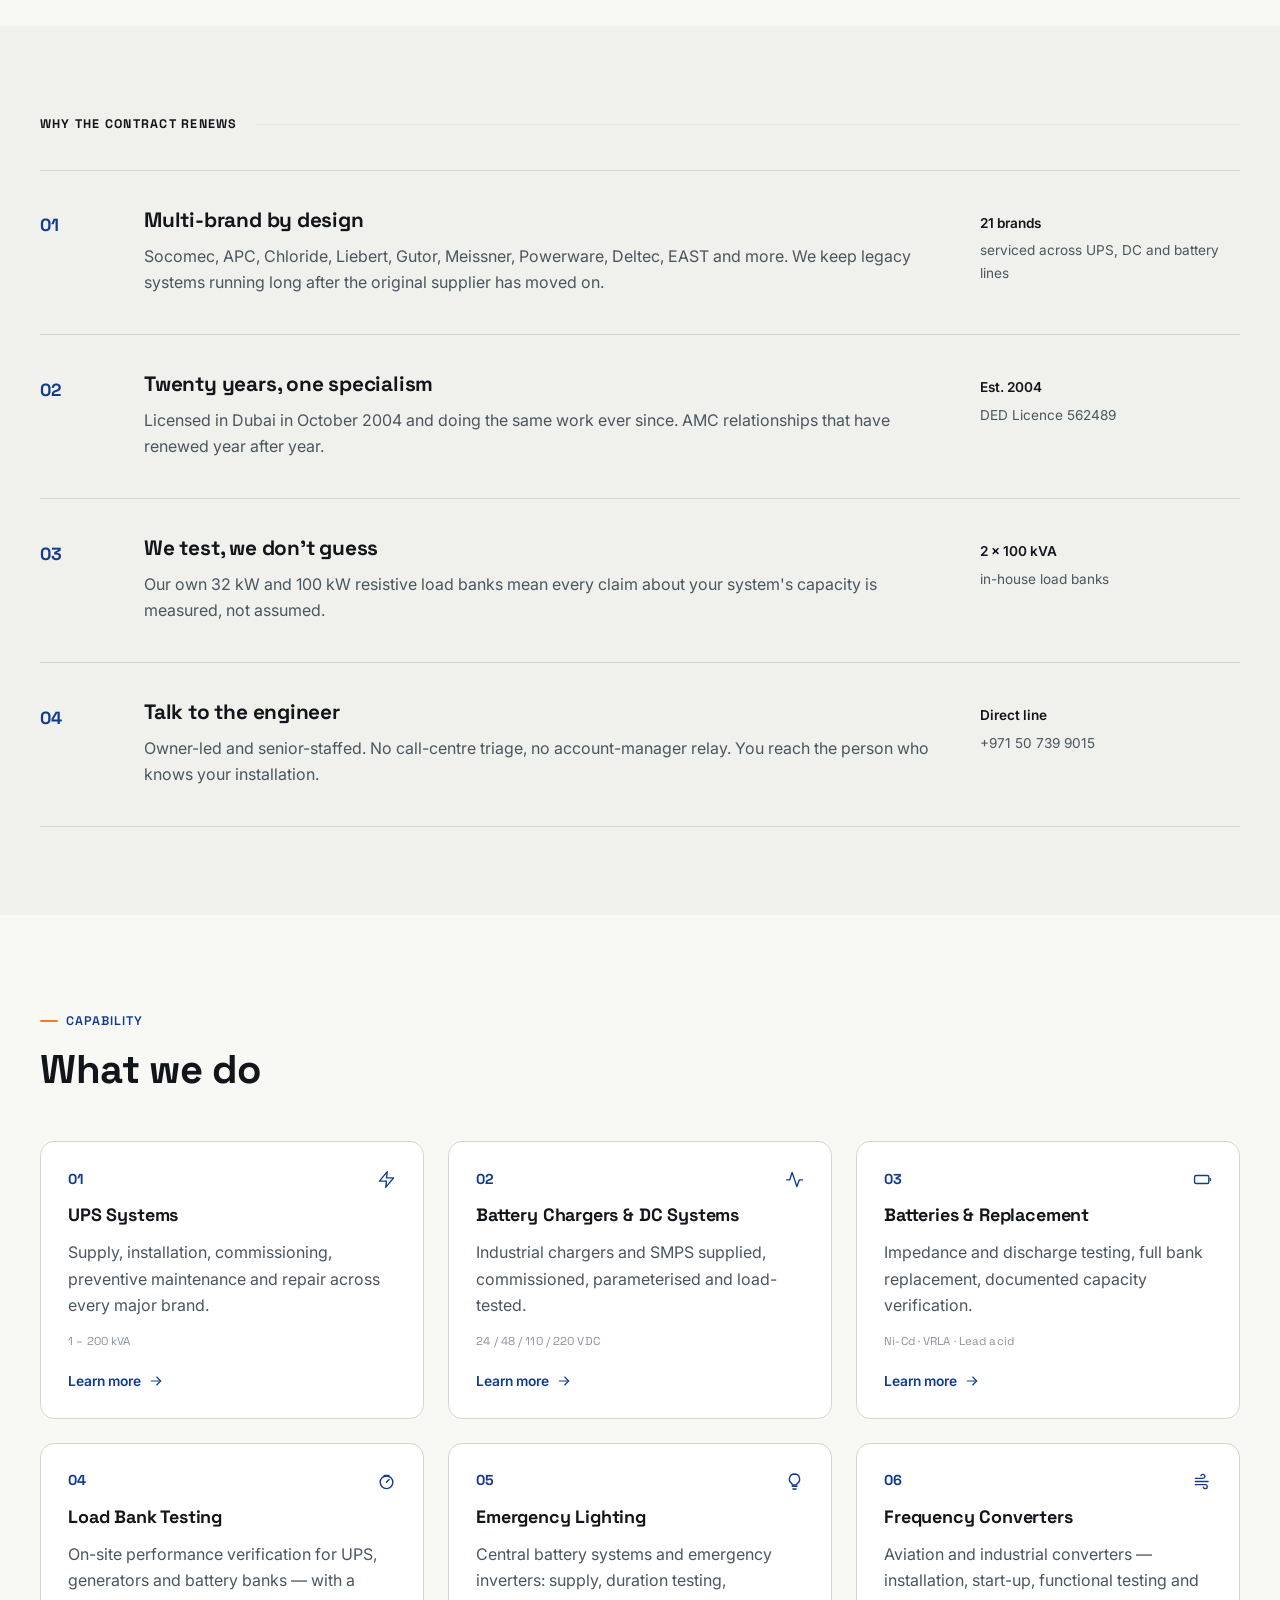
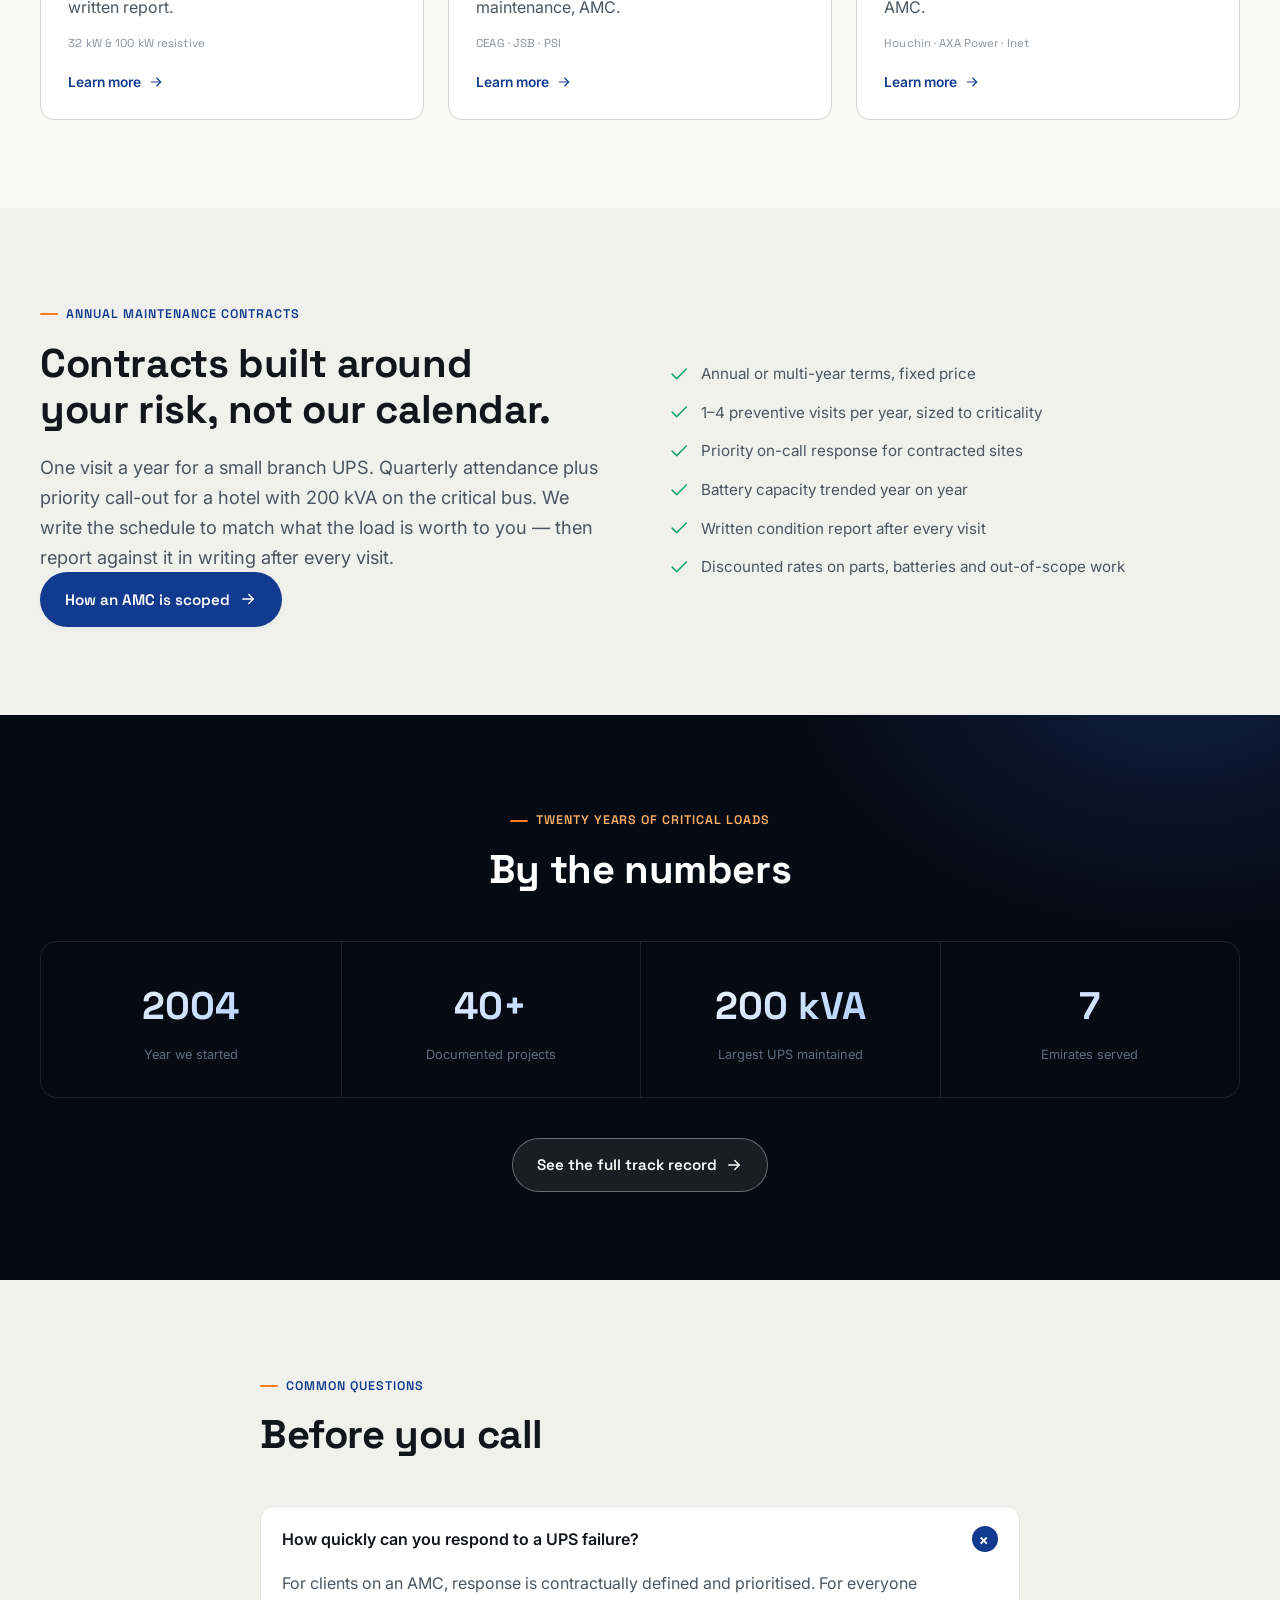
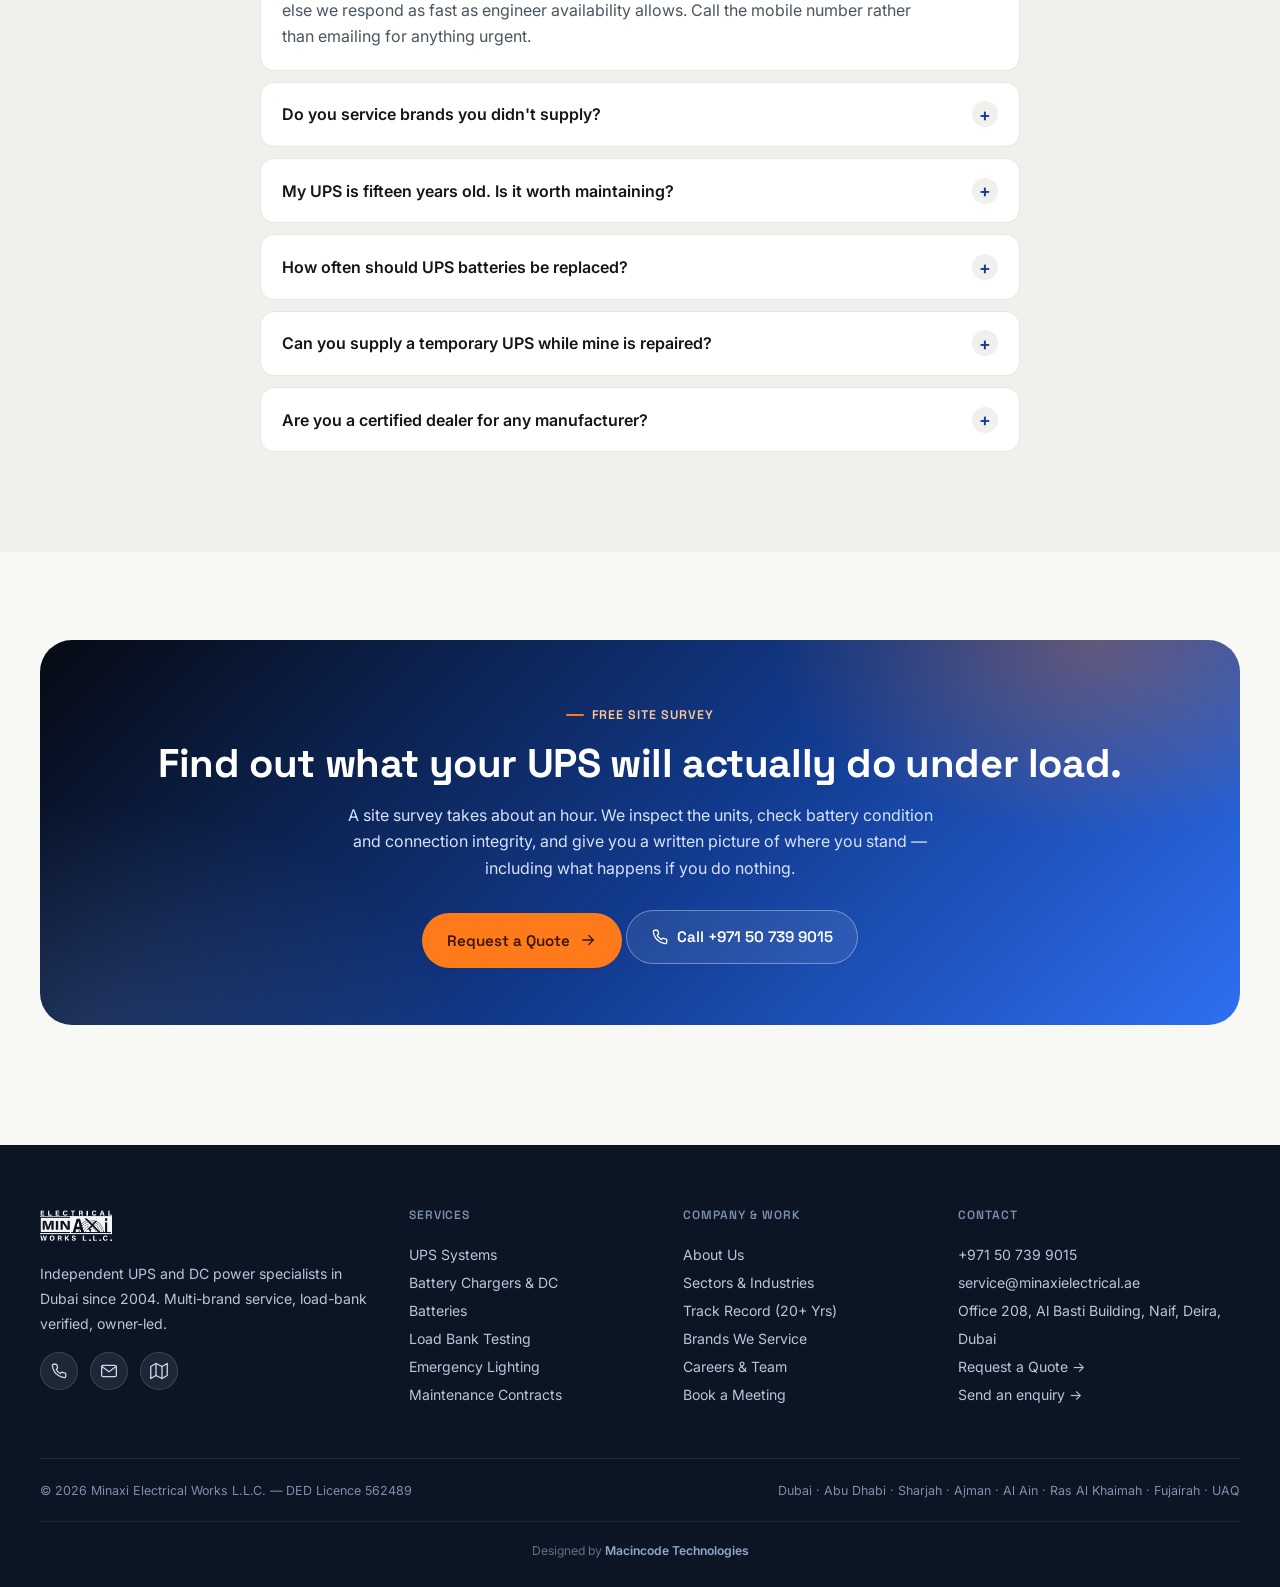
==== commit 1f40fa70: "fix: mobile overflow on forms, style careers job cards, dedupe contact booking CTA, remove unused su" ====
--- a/index.html
+++ b/index.html
@@ -44,7 +44,7 @@
 <link rel="preconnect" href="https://fonts.googleapis.com">
 <link rel="preconnect" href="https://fonts.gstatic.com" crossorigin>
 <link href="https://fonts.googleapis.com/css2?family=Space+Grotesk:wght@500;600;700&family=Inter:wght@400;500;600;700&display=swap" rel="stylesheet">
-<link rel="stylesheet" href="css/style.css?v=5">
+<link rel="stylesheet" href="css/style.css?v=7">
 
 <!-- Schema.org Structured Data (LocalBusiness, WebSite, FAQPage) -->
 <script type="application/ld+json">
@@ -187,8 +187,8 @@
   <div class="container">
     <a class="brand" href="index.html" aria-label="Minaxi Electrical Works Home">
       <picture>
-        <source srcset="assets/logo-white.png" media="(prefers-color-scheme: dark)">
-        <img class="brand-logo" src="assets/logo.png" alt="Minaxi Electrical Works L.L.C." width="140" height="42">
+        <source srcset="assets/logo-white.png?v=2" media="(prefers-color-scheme: dark)">
+        <img class="brand-logo" src="assets/logo.png?v=2" alt="Minaxi Electrical Works L.L.C." width="140" height="42">
       </picture>
     </a>
     <button class="menu-toggle" id="menuToggle" aria-expanded="false" aria-label="Toggle navigation menu"><i class="icon" data-icon="menu"></i></button>
@@ -453,7 +453,7 @@
     <div class="fgrid">
       <div>
         <div class="foot-brand">
-          <img class="foot-logo" src="assets/logo-white.png" alt="Minaxi Electrical Works L.L.C." width="140" height="42">
+          <img class="foot-logo" src="assets/logo-white.png?v=2" alt="Minaxi Electrical Works L.L.C." width="140" height="42">
         </div>
         <p>Independent UPS and DC power specialists in Dubai since 2004. Multi-brand service, load-bank verified, owner-led.</p>
         <div class="social-list">
@@ -503,34 +503,6 @@
   </div>
 </footer>
 
-<div class="modal-overlay" id="surveyModal" aria-hidden="true">
-  <div class="modal-panel" role="dialog" aria-modal="true" aria-labelledby="surveyModalTitle">
-    <button class="modal-close" id="surveyModalClose" aria-label="Close dialog">&times;</button>
-    <span class="eyebrow">Site Survey</span>
-    <h3 id="surveyModalTitle" class="h3" style="font-size:1.5rem;margin-top:.6rem">Request a site survey</h3>
-    <p class="muted" style="margin-top:.5rem">Takes about a minute. We usually call back within one working day.</p>
-    <form class="enquiry" id="surveyForm" novalidate style="margin-top:1.4rem">
-      <div class="row2">
-        <div class="field"><label for="sv-name">Name *</label><input id="sv-name" name="name" required></div>
-        <div class="field"><label for="sv-company">Company</label><input id="sv-company" name="company"></div>
-      </div>
-      <div class="row2">
-        <div class="field"><label for="sv-phone">Phone *</label><input id="sv-phone" name="phone" type="tel" required></div>
-        <div class="field"><label for="sv-email">Email *</label><input id="sv-email" name="email" type="email" required></div>
-      </div>
-      <div class="row2">
-        <div class="field"><label for="sv-emirate">Site location</label>
-          <select id="sv-emirate" name="emirate"><option>Dubai</option><option>Abu Dhabi</option><option>Sharjah</option><option>Ajman</option><option>Al Ain</option><option>Ras Al Khaimah</option><option>Fujairah</option><option>Umm Al Quwain</option></select>
-        </div>
-        <div class="field"><label for="sv-date">Preferred date</label><input id="sv-date" name="date" type="date"></div>
-      </div>
-      <div class="field"><label for="sv-equip">What needs surveying?</label><textarea id="sv-equip" name="details" placeholder="e.g. 20 kVA Socomec UPS, installed ~2012, showing low battery alarms"></textarea></div>
-      <div><button class="btn btn-primary btn-block" type="submit">Send request <i class="icon icon-r" data-icon="arrow-right" style="width:18px;height:18px"></i></button></div>
-      <p class="formnote">We reply within one working day. For anything urgent, call <a href="tel:+971507399015" style="color:var(--brand);font-weight:600">+971 50 739 9015</a> instead.</p>
-    </form>
-  </div>
-</div>
-
 <a class="whatsapp-fab" href="https://wa.me/971507399015?text=Hi%20Minaxi%2C%20I%27d%20like%20to%20ask%20about%20a%20UPS%2FDC%20system." target="_blank" rel="noopener noreferrer" aria-label="Chat with us on WhatsApp">
   <span class="wa-ring" aria-hidden="true"></span>
   <svg viewBox="0 0 24 24" fill="#fff" aria-hidden="true"><path d="M17.472 14.382c-.297-.149-1.758-.867-2.03-.967-.273-.099-.471-.148-.67.15-.197.297-.767.966-.94 1.164-.173.199-.347.223-.644.075-.297-.15-1.255-.463-2.39-1.475-.883-.788-1.48-1.761-1.653-2.059-.173-.297-.018-.458.13-.606.134-.133.298-.347.446-.52.149-.174.198-.298.298-.497.099-.198.05-.371-.025-.52-.075-.149-.669-1.612-.916-2.207-.242-.579-.487-.5-.669-.51-.173-.008-.371-.01-.57-.01-.198 0-.52.074-.792.372-.272.297-1.04 1.016-1.04 2.479 0 1.462 1.065 2.875 1.213 3.074.149.198 2.096 3.2 5.077 4.487.709.306 1.262.489 1.694.625.712.227 1.36.195 1.871.118.571-.085 1.758-.719 2.006-1.413.248-.694.248-1.289.173-1.413-.074-.124-.272-.198-.57-.347m-5.421 7.403h-.004a9.87 9.87 0 0 1-5.031-1.378l-.361-.214-3.741.982.998-3.648-.235-.374a9.86 9.86 0 0 1-1.51-5.26c.001-5.45 4.436-9.884 9.888-9.884 2.64 0 5.122 1.03 6.988 2.898a9.825 9.825 0 0 1 2.893 6.994c-.003 5.45-4.437 9.884-9.885 9.884M20.52 3.449C18.24 1.245 15.24 0 12.045 0 5.463 0 .104 5.36.101 11.943c0 2.105.549 4.16 1.595 5.985L0 24l6.335-1.652a11.882 11.882 0 0 0 5.71 1.447h.005c6.585 0 11.946-5.363 11.949-11.945a11.86 11.86 0 0 0-3.48-8.401"/></svg>
--- a/css/style.css
+++ b/css/style.css
@@ -123,6 +123,8 @@
 
 .grid{display:grid;gap:1.5rem}
 .grid-2{grid-template-columns:repeat(2,1fr)}
+.grid>*,.row2>*{min-width:0}
+.field input,.field select,.field textarea{max-width:100%}
 .grid-3{grid-template-columns:repeat(3,1fr)}
 .grid-4{grid-template-columns:repeat(4,1fr)}
 .grid-5{grid-template-columns:repeat(5,1fr)}
@@ -207,13 +209,7 @@
 }
 .brand{display:flex;align-items:center;gap:.7rem;text-decoration:none}
 .brand picture{display:inline-flex;align-items:center}
-.brand-logo{height:42px;width:auto;display:block;transition:filter .2s ease, opacity .2s ease}
-
-@media (prefers-color-scheme: dark){
-  .brand-logo{
-    filter: brightness(0) invert(1);
-  }
-}
+.brand-logo{height:42px;width:auto;display:block;transition:opacity .2s ease}
 
 nav.main{margin-left:auto;display:flex;gap:.15rem;align-items:center}
 nav.main a:not(.btn){
@@ -370,12 +366,12 @@
 
 /* ---------- rule label (section-marker alternative to eyebrow) ---------- */
 .rule-label{
-  display:flex;align-items:center;gap:1.1rem;color:var(--ink-3);
-  font-family:"Space Grotesk",sans-serif;font-size:.74rem;letter-spacing:.1em;text-transform:uppercase;
-  margin-bottom:2.2rem;
+  display:flex;align-items:center;gap:1.1rem;color:var(--brand);
+  font-family:"Space Grotesk",sans-serif;font-size:.78rem;letter-spacing:.1em;text-transform:uppercase;
+  margin-bottom:2.2rem;font-weight:600;
 }
 .rule-label::after{content:"";flex:1;height:1px;background:var(--line)}
-.rule-label b{color:var(--ink);font-weight:600}
+.rule-label b{color:var(--ink);font-weight:700}
 
 /* ---------- index list (numbered rows — replaces generic icon-card grids) ---------- */
 .index-list{border-top:1px solid var(--line-strong)}
@@ -384,13 +380,13 @@
   padding:2.4rem 0;border-bottom:1px solid var(--line-strong);
 }
 .index-row .num{
-  font-family:"Space Grotesk",sans-serif;font-size:1rem;color:var(--line-strong);
-  font-weight:500;padding-top:.2rem;transition:color .2s ease;
-}
-.index-row:hover .num{color:var(--accent)}
+  font-family:"Space Grotesk",sans-serif;font-size:1.1rem;color:var(--brand);
+  font-weight:700;padding-top:.15rem;letter-spacing:-.02em;transition:color .2s ease, transform .2s ease;
+}
+.index-row:hover .num{color:var(--accent);transform:translateX(2px)}
 .index-row h3{font-size:1.3rem;margin-bottom:.6rem}
-.index-row .meta{font-size:.85rem;color:var(--ink-3);padding-top:.2rem}
-.index-row .meta strong{display:block;color:var(--ink-2);font-weight:600;margin-bottom:.3rem}
+.index-row .meta{font-size:.85rem;color:var(--ink-2);padding-top:.2rem}
+.index-row .meta strong{display:block;color:var(--ink);font-weight:600;margin-bottom:.3rem}
 @media (max-width:760px){
   .index-row{grid-template-columns:3rem 1fr;padding:1.8rem 0}
   .index-row .meta{grid-column:2;padding-top:.6rem}
@@ -410,9 +406,9 @@
 .t-step:last-child{padding-bottom:0}
 .t-step .t-dot{
   position:absolute;left:-1.05rem;top:0;width:2.1rem;height:2.1rem;border-radius:50%;
-  background:var(--surface);border:1px solid var(--brand);color:var(--brand);
+  background:var(--surface);border:1.5px solid var(--brand);color:var(--brand);
   display:flex;align-items:center;justify-content:center;
-  font-family:"Space Grotesk",sans-serif;font-size:.72rem;font-weight:600;
+  font-family:"Space Grotesk",sans-serif;font-size:.82rem;font-weight:700;
 }
 .t-step:last-child .t-dot{background:var(--brand);color:#fff}
 .t-step h3{font-size:1.08rem;margin-bottom:.4rem}
@@ -426,7 +422,7 @@
 }
 .sector-thumb{width:100%;aspect-ratio:4/3;object-fit:cover;border-radius:var(--radius-sm);margin-bottom:1rem;display:block;filter:saturate(.92)}
 .section-photo{width:100%;aspect-ratio:16/10;object-fit:cover;border-radius:var(--radius-md);margin-bottom:1.4rem;display:block;border:1px solid var(--line)}
-.directory-row .d-head .num{font-family:"Space Grotesk",sans-serif;font-size:.78rem;color:var(--ink-3);display:block;margin-bottom:.6rem}
+.directory-row .d-head .num{font-family:"Space Grotesk",sans-serif;font-size:.84rem;font-weight:700;color:var(--brand);display:block;margin-bottom:.6rem;letter-spacing:.02em}
 .directory-row .d-head h3{font-size:1.4rem}
 .directory-row .d-head .range{font-family:"Space Grotesk",sans-serif;font-size:.78rem;color:var(--accent);display:block;margin-top:.6rem}
 .directory-row .who{margin-top:1rem;font-size:.82rem;color:var(--ink-3);line-height:1.9;border-top:1px solid var(--line);padding-top:.9rem}
@@ -538,7 +534,14 @@
 }
 .svc-tile:hover{transform:translateY(-4px);box-shadow:var(--shadow-md);border-color:var(--brand)}
 .svc-tile .row{display:flex;align-items:center;justify-content:space-between}
-.svc-tile .num{font-family:"Space Grotesk",sans-serif;font-size:.8rem;color:var(--line-strong);font-weight:500}
+.svc-tile .num{
+  font-family:"Space Grotesk",sans-serif;
+  font-size:.9rem;
+  color:var(--brand);
+  font-weight:700;
+  letter-spacing:-.01em;
+  transition:color .2s ease;
+}
 .svc-tile:hover .num{color:var(--accent)}
 .svc-tile .row .icon{color:var(--brand);width:19px;height:19px;transition:transform .25s ease}
 .svc-tile:hover .row .icon{transform:scale(1.18) rotate(-4deg)}
@@ -660,7 +663,13 @@
 .sector-card{background:var(--surface);border:1px solid var(--line);border-radius:var(--radius-lg);padding:1.9rem;display:flex;flex-direction:column;gap:.9rem}
 .sector-card .who{font-size:.82rem;color:var(--ink-3);padding-top:.9rem;border-top:1px solid var(--line);line-height:1.8}
 
-.method-num{font-family:"Space Grotesk";font-weight:800;font-size:1.6rem;color:var(--line-strong)}
+.method-num{
+  font-family:"Space Grotesk",sans-serif;
+  font-weight:800;
+  font-size:1.6rem;
+  color:var(--brand);
+  letter-spacing:-.02em;
+}
 
 /* ---------- people ---------- */
 .people-card{display:flex;gap:1.1rem;align-items:flex-start}
@@ -804,6 +813,16 @@
 .reveal.in{opacity:1;transform:none}
 @media (prefers-reduced-motion: reduce){.reveal{opacity:1;transform:none;transition:none}}
 
+
+/* ---------- careers: job cards ---------- */
+.job-card{display:flex;flex-direction:column;justify-content:space-between;gap:1.6rem;padding:1.8rem;background:var(--surface);border:1px solid var(--line);border-radius:var(--radius-md);transition:border-color .2s ease,box-shadow .2s ease,transform .2s ease}
+.job-card:hover{border-color:var(--brand);box-shadow:0 14px 32px -18px color-mix(in srgb,var(--brand) 45%,transparent);transform:translateY(-3px)}
+.job-header{display:flex;align-items:flex-start;justify-content:space-between;gap:.8rem}
+.job-header .badge-pill{flex:none;font-size:.72rem;padding:.3rem .7rem}
+.job-meta{display:flex;flex-wrap:wrap;gap:.5rem;margin-top:1.1rem}
+.job-tag{display:inline-flex;align-items:center;gap:.4rem;font-family:"Space Grotesk",sans-serif;font-size:.76rem;padding:.4rem .7rem;border:1px solid var(--line);border-radius:var(--radius-tag);color:var(--ink-2);background:var(--surface-2)}
+.job-tag .icon{color:var(--brand)}
+
 /* ---------- responsive ---------- */
 @media (max-width:1080px){
   .grid-4{grid-template-columns:repeat(2,1fr)}
@@ -814,9 +833,9 @@
   .stats-strip .stat:nth-child(odd){border-left:0}
 }
 @media (max-width:860px){
-  .grid-3,.grid-2{grid-template-columns:1fr}
+  .grid-3,.grid-2{grid-template-columns:minmax(0,1fr)}
   .grid-5{grid-template-columns:repeat(2,1fr)}
-  .row2{grid-template-columns:1fr}
+  .row2{grid-template-columns:minmax(0,1fr)}
   section{padding:3.6rem 0}
 }
 @media (max-width:600px){
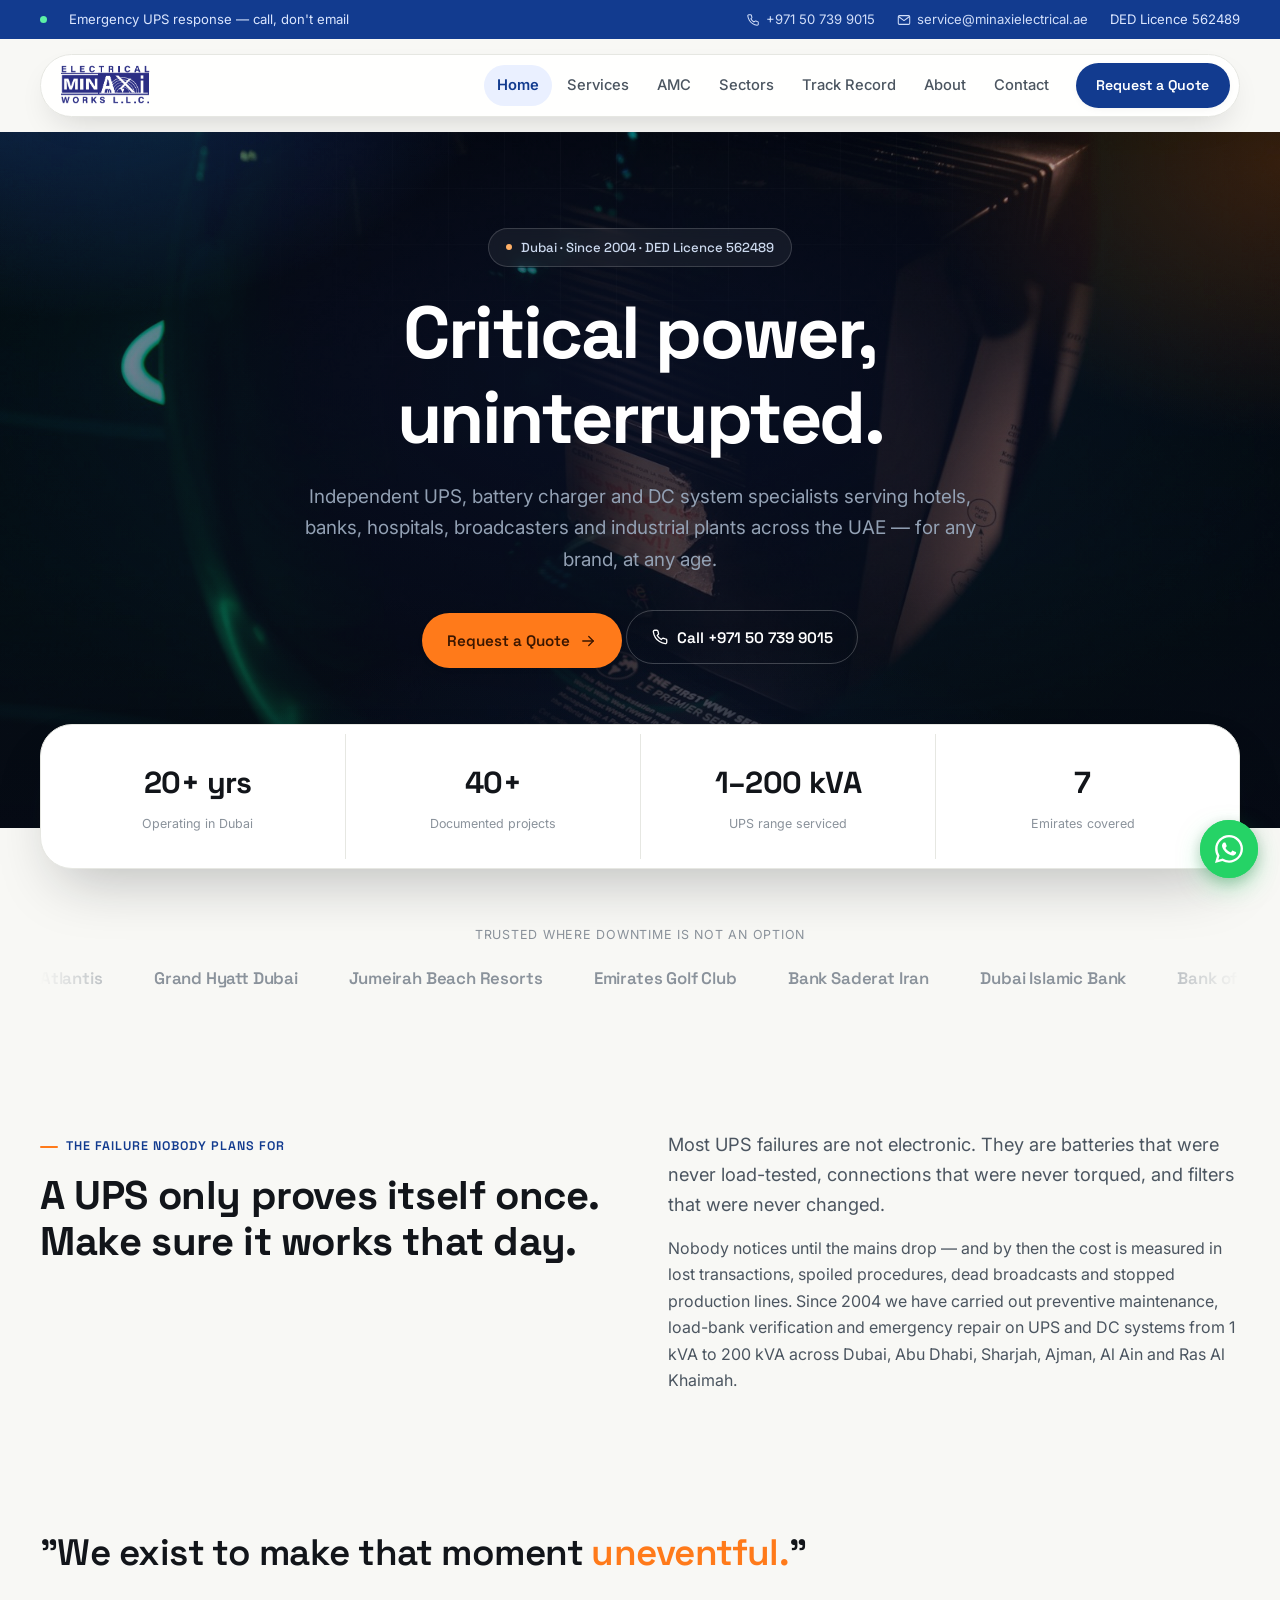
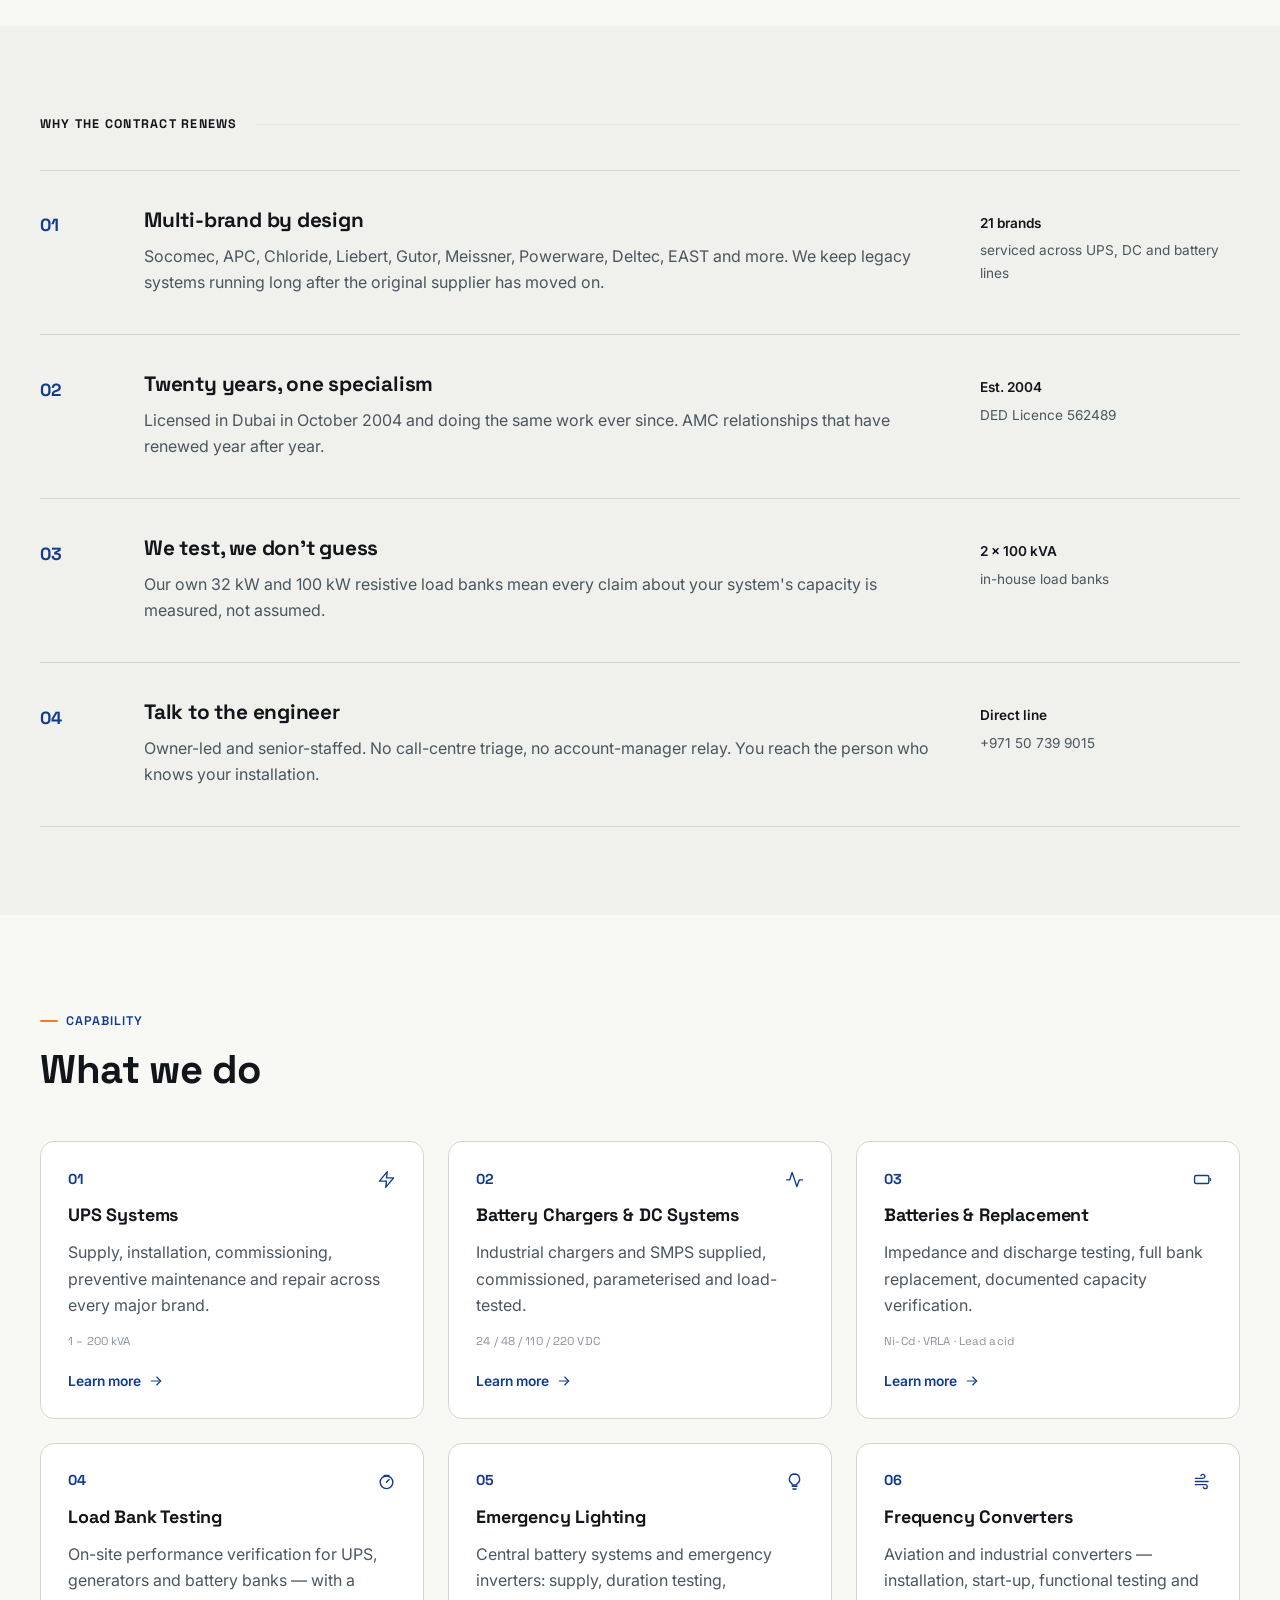
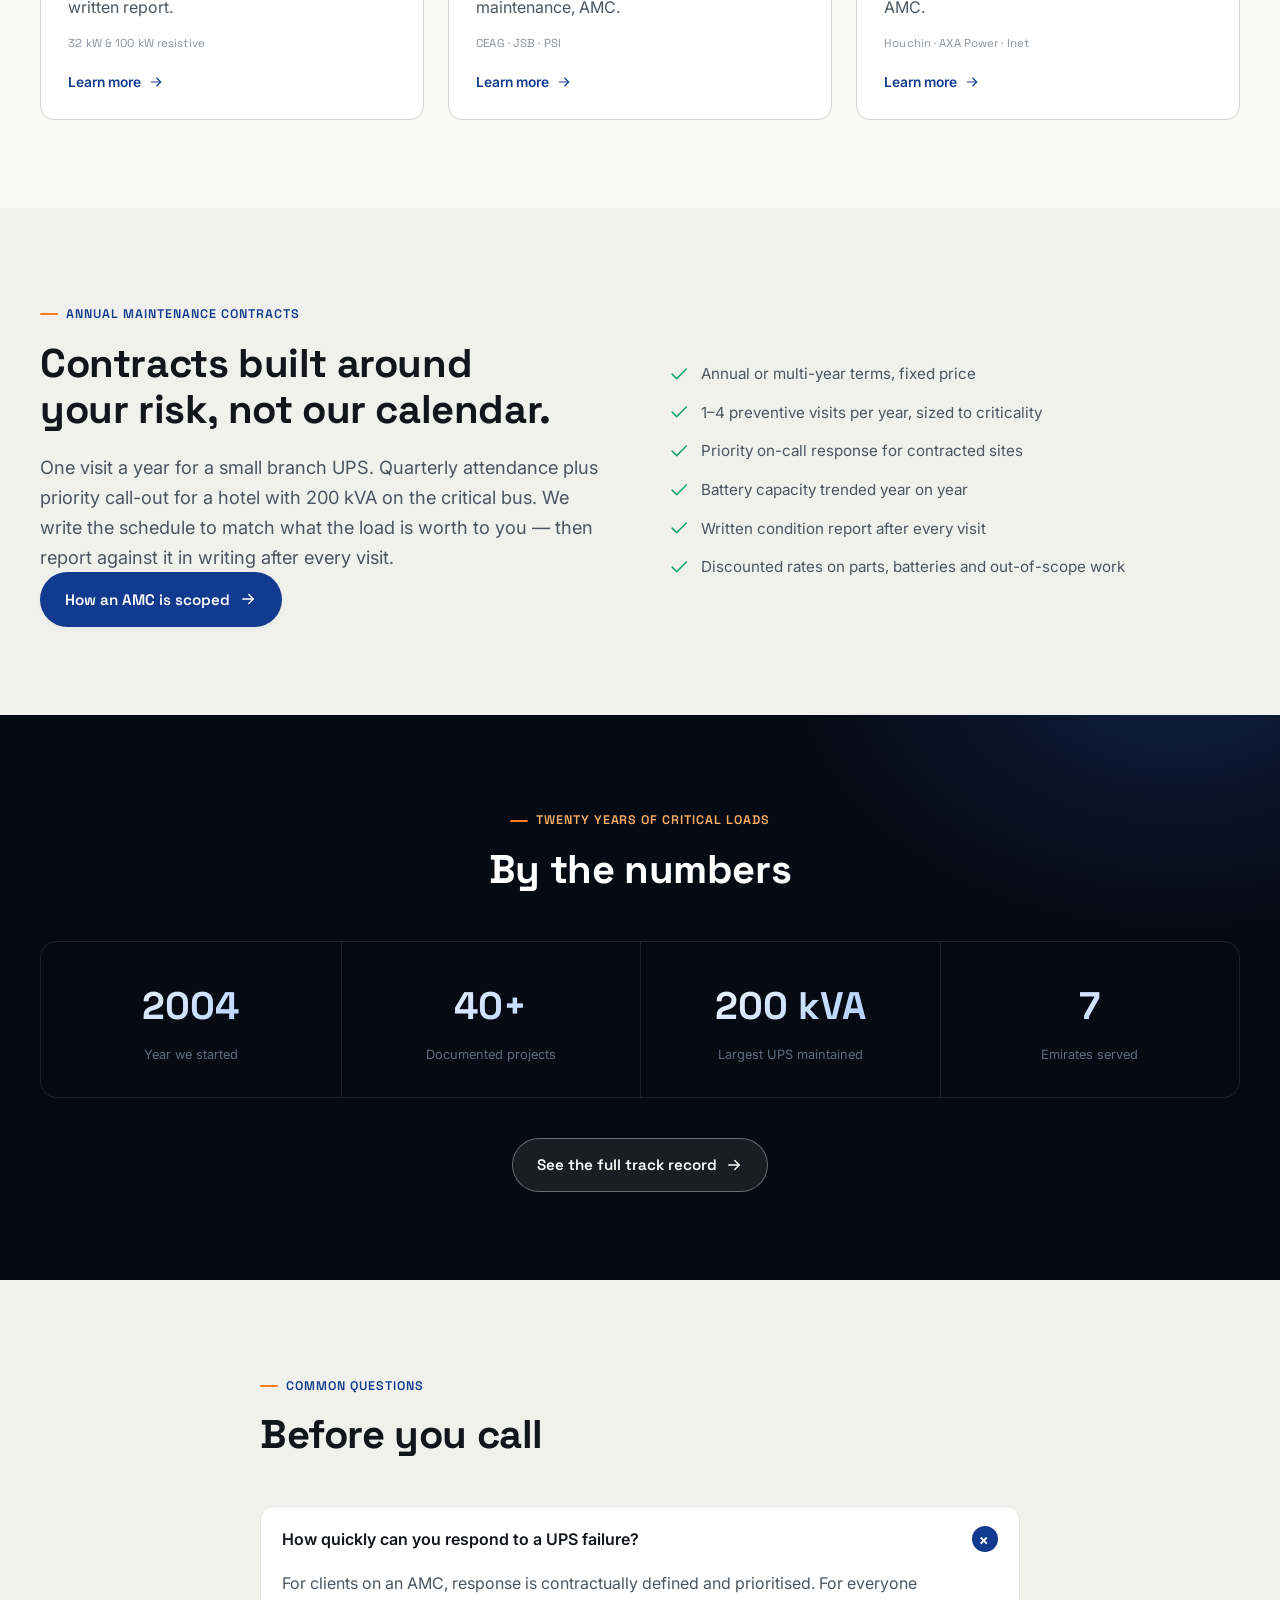
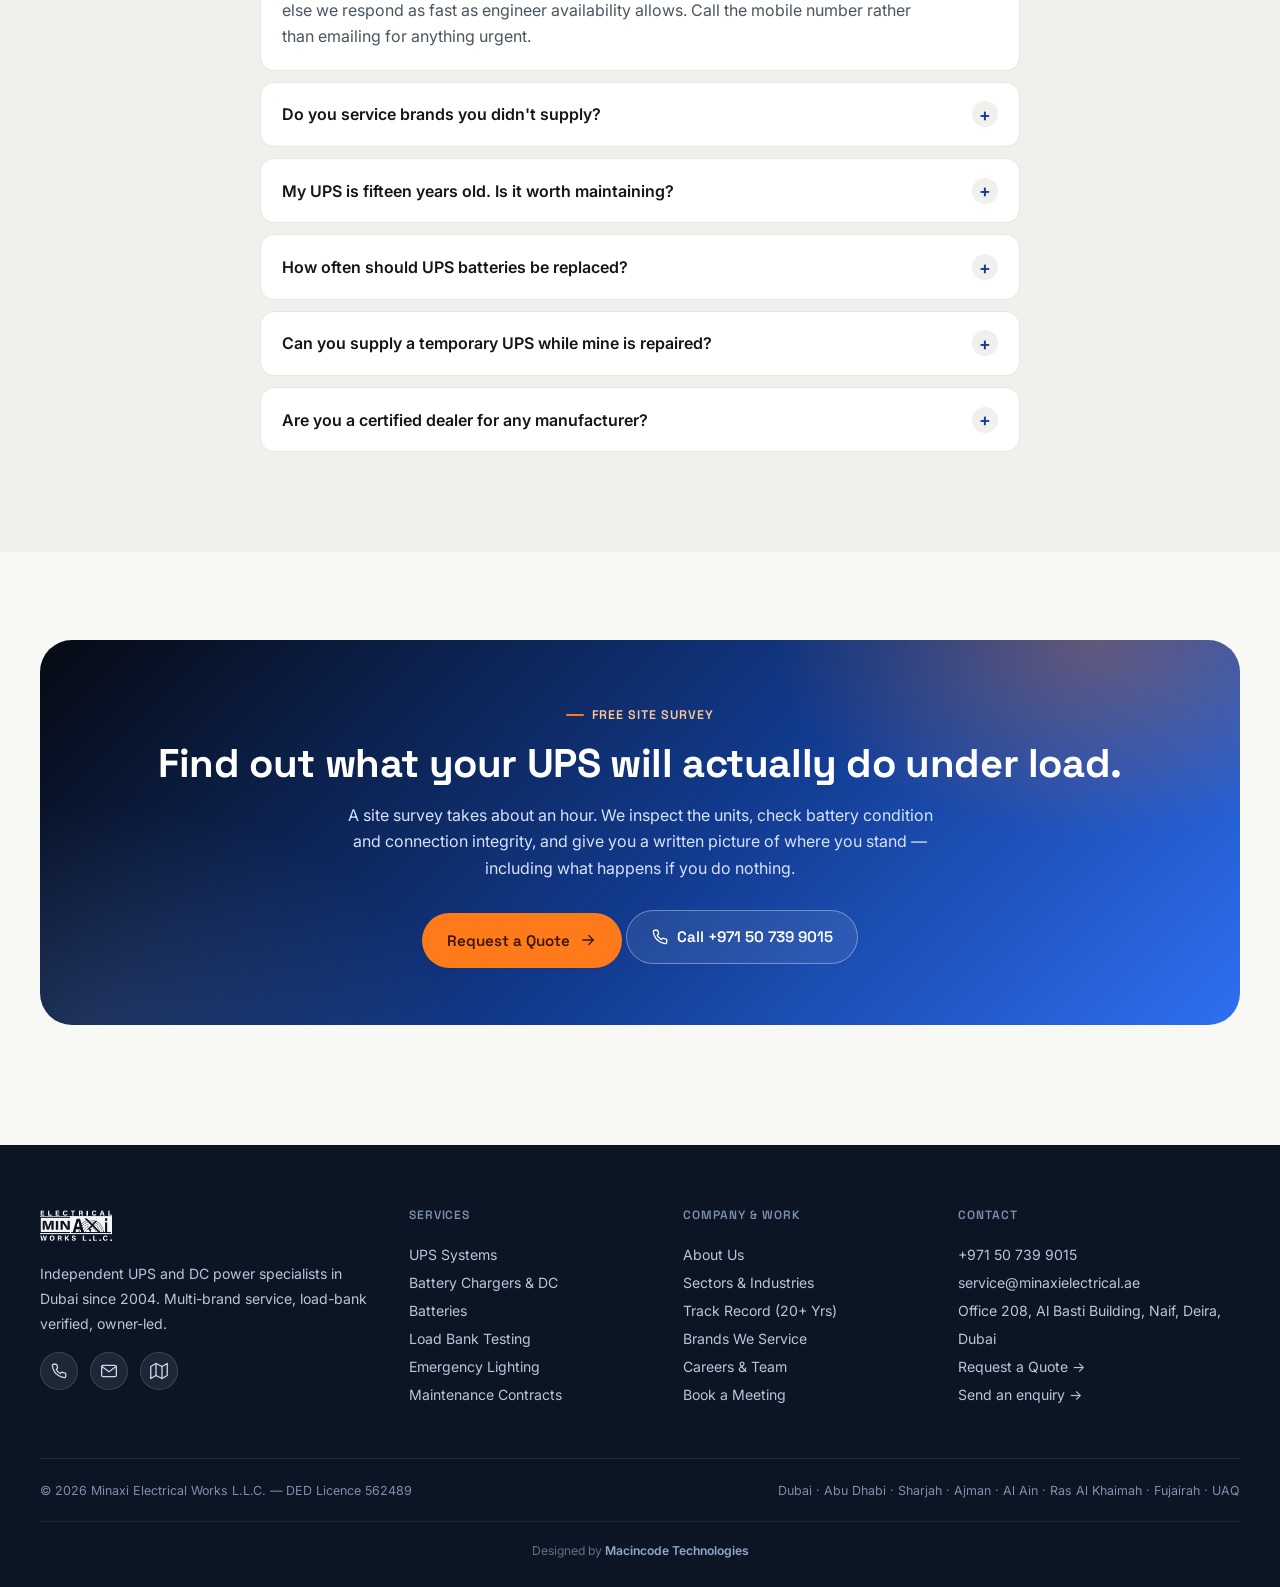
==== commit 7369db27: "fix: mobile overflow on forms, style careers job cards, dedupe contact booking CTA, remove unused su" ====
--- a/index.html
+++ b/index.html
@@ -187,8 +187,8 @@
   <div class="container">
     <a class="brand" href="index.html" aria-label="Minaxi Electrical Works Home">
       <picture>
-        <source srcset="assets/logo-white.png?v=2" media="(prefers-color-scheme: dark)">
-        <img class="brand-logo" src="assets/logo.png?v=2" alt="Minaxi Electrical Works L.L.C." width="140" height="42">
+        <source srcset="assets/logo-white.png" media="(prefers-color-scheme: dark)">
+        <img class="brand-logo" src="assets/logo.png" alt="Minaxi Electrical Works L.L.C." width="140" height="42">
       </picture>
     </a>
     <button class="menu-toggle" id="menuToggle" aria-expanded="false" aria-label="Toggle navigation menu"><i class="icon" data-icon="menu"></i></button>
@@ -453,7 +453,7 @@
     <div class="fgrid">
       <div>
         <div class="foot-brand">
-          <img class="foot-logo" src="assets/logo-white.png?v=2" alt="Minaxi Electrical Works L.L.C." width="140" height="42">
+          <img class="foot-logo" src="assets/logo-white.png" alt="Minaxi Electrical Works L.L.C." width="140" height="42">
         </div>
         <p>Independent UPS and DC power specialists in Dubai since 2004. Multi-brand service, load-bank verified, owner-led.</p>
         <div class="social-list">
--- a/css/style.css
+++ b/css/style.css
@@ -209,7 +209,13 @@
 }
 .brand{display:flex;align-items:center;gap:.7rem;text-decoration:none}
 .brand picture{display:inline-flex;align-items:center}
-.brand-logo{height:42px;width:auto;display:block;transition:opacity .2s ease}
+.brand-logo{height:42px;width:auto;display:block;transition:filter .2s ease, opacity .2s ease}
+
+@media (prefers-color-scheme: dark){
+  .brand-logo{
+    filter: brightness(0) invert(1);
+  }
+}
 
 nav.main{margin-left:auto;display:flex;gap:.15rem;align-items:center}
 nav.main a:not(.btn){
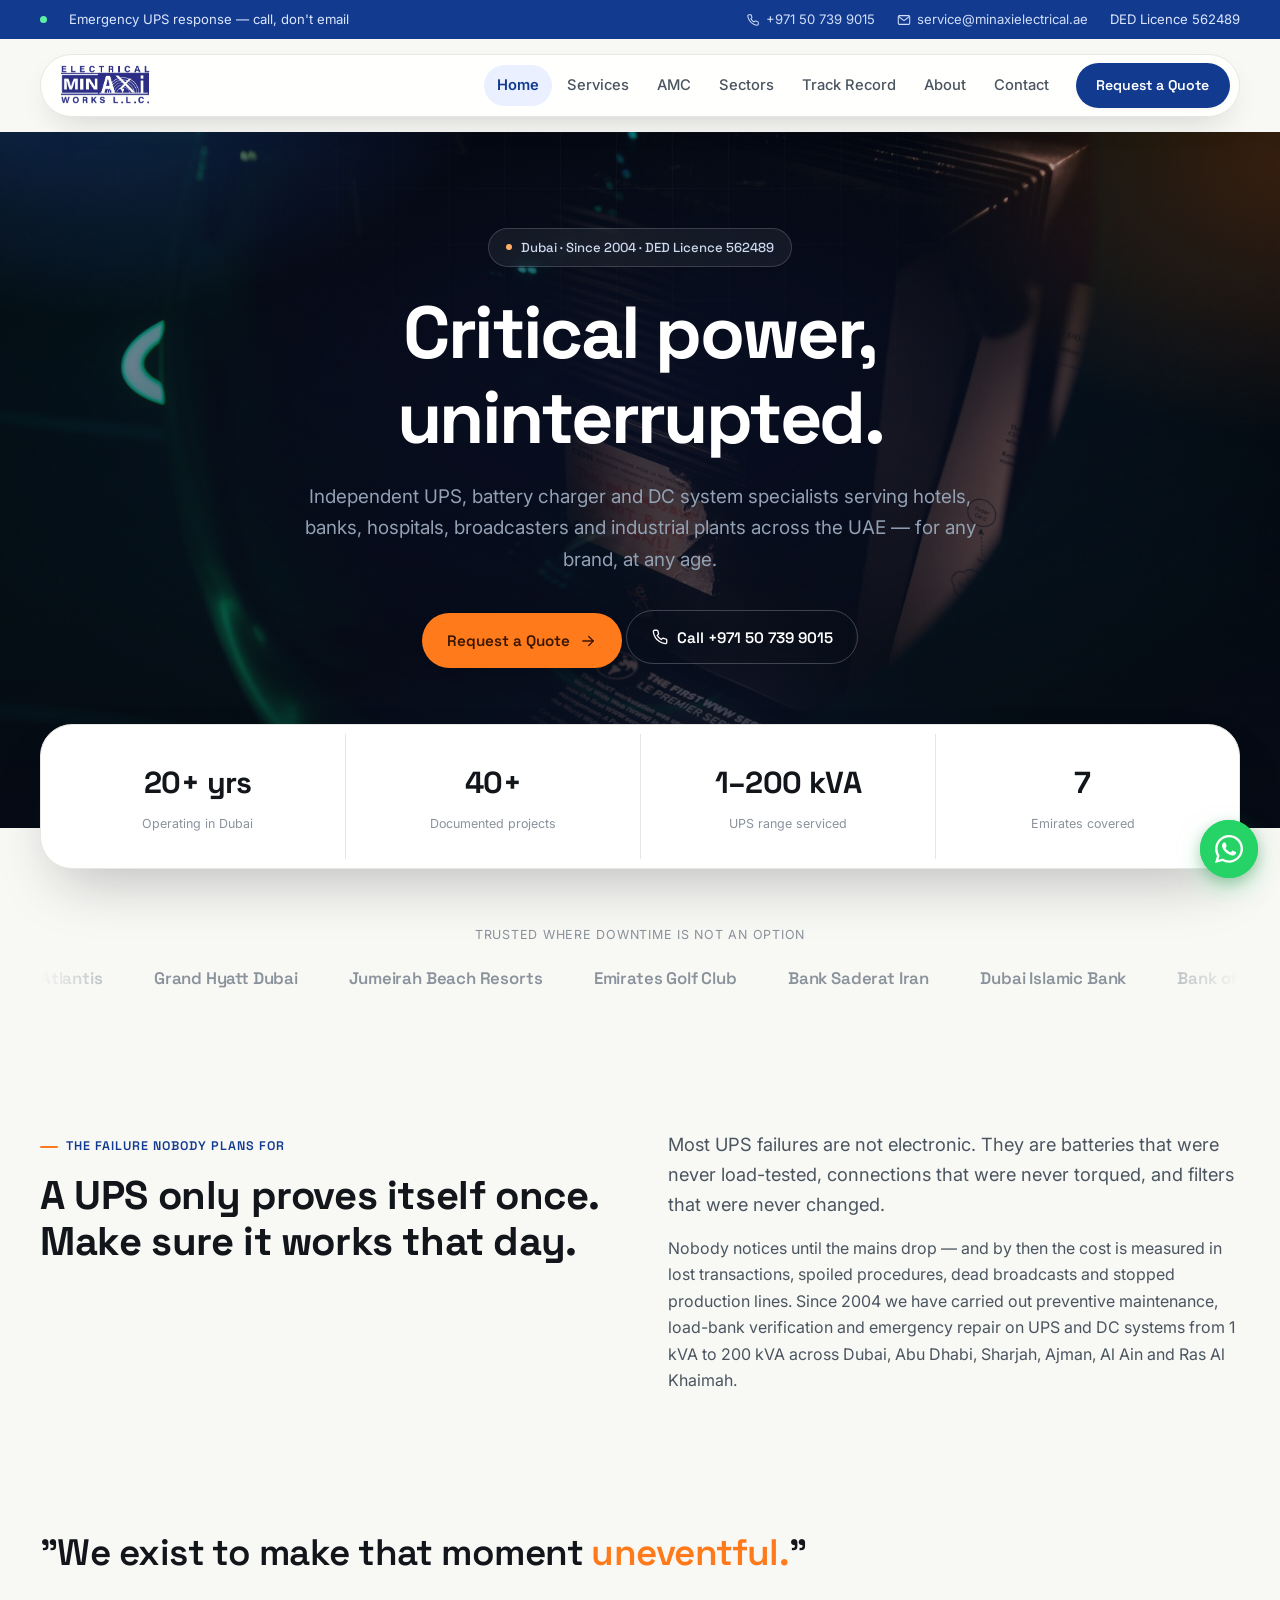
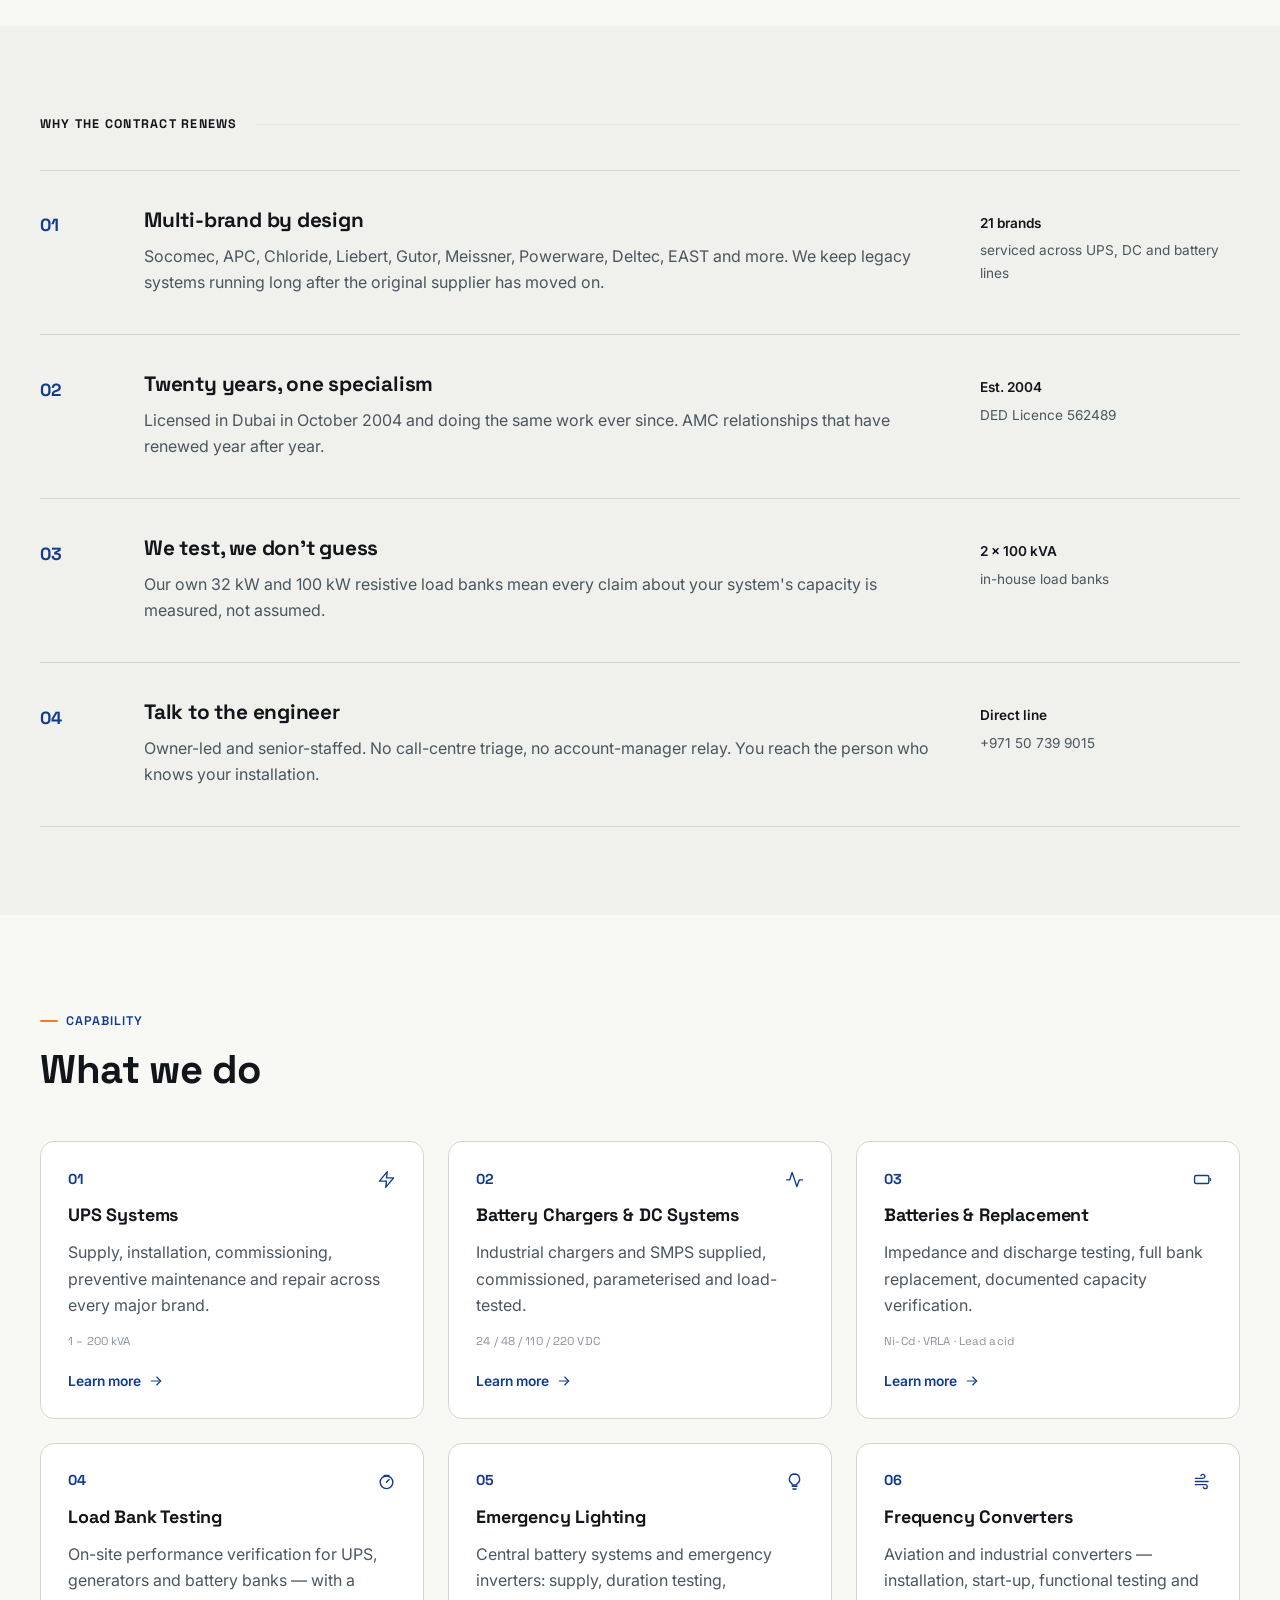
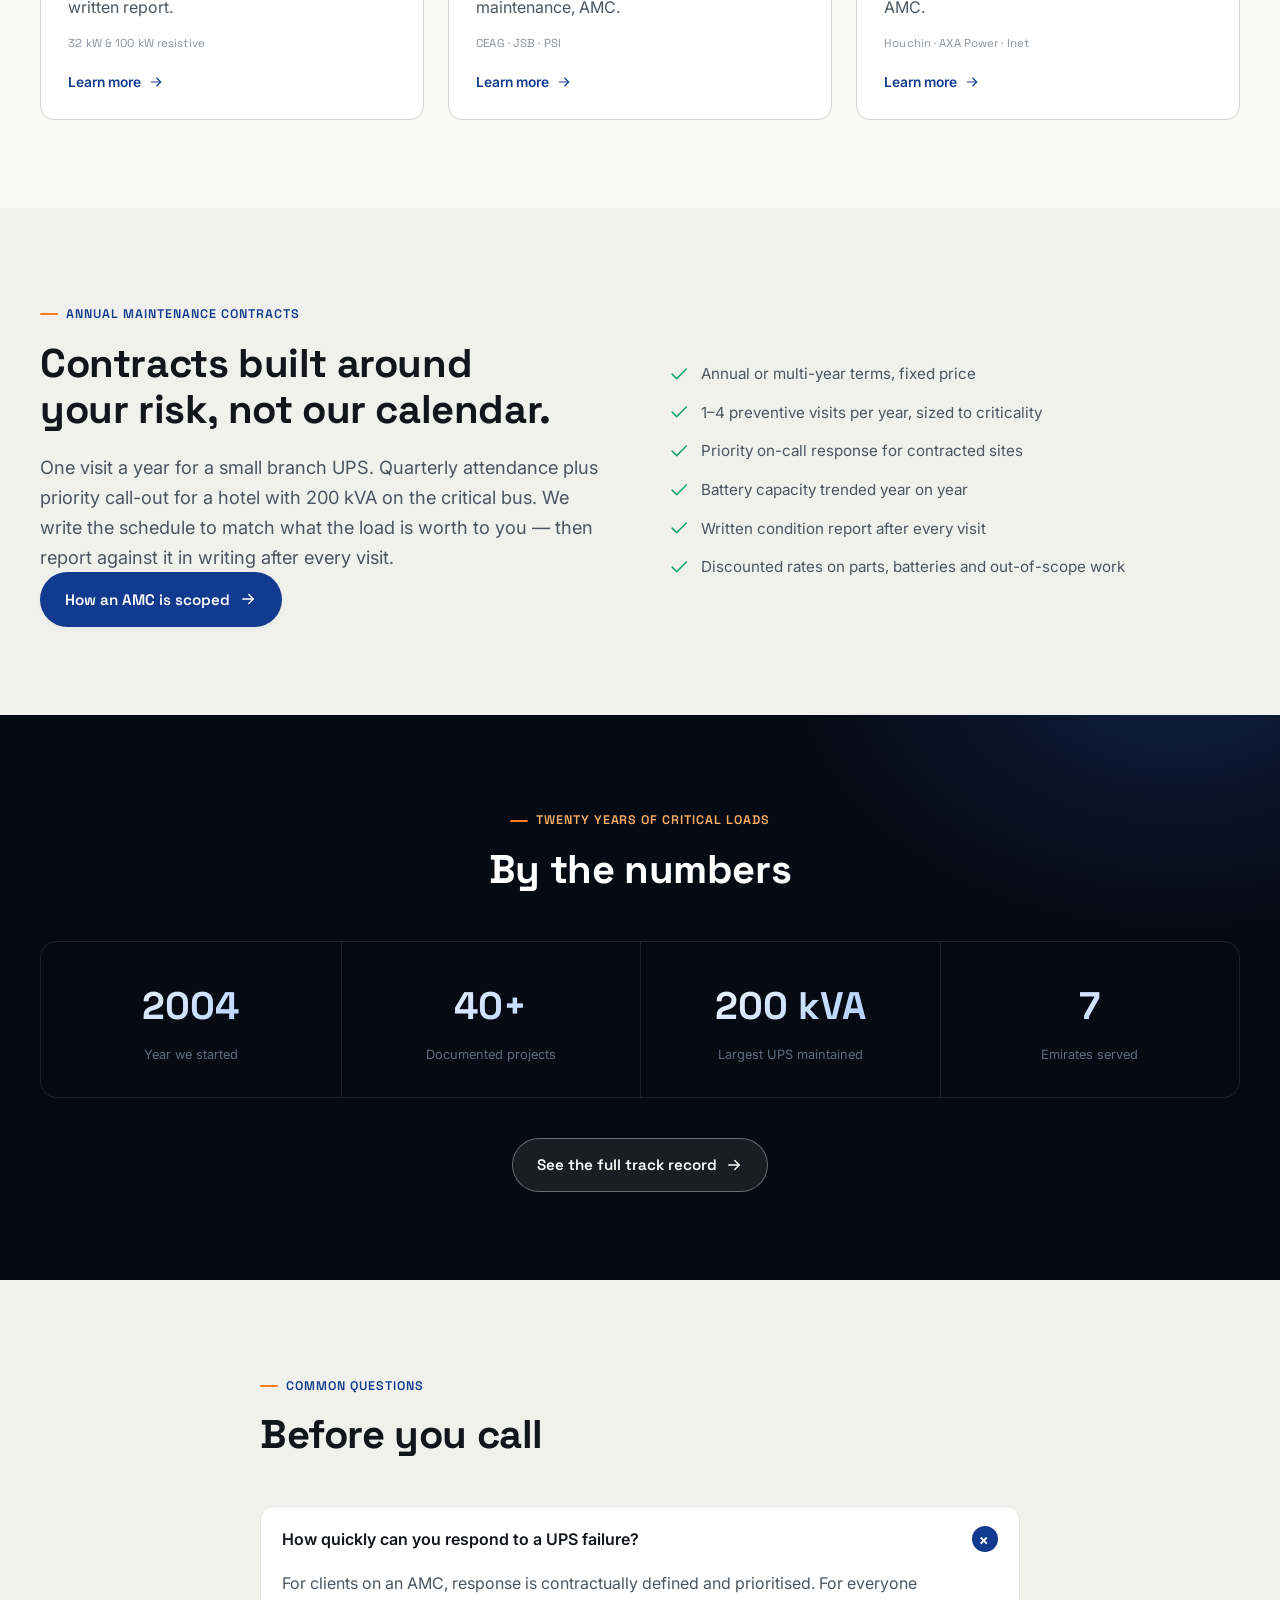
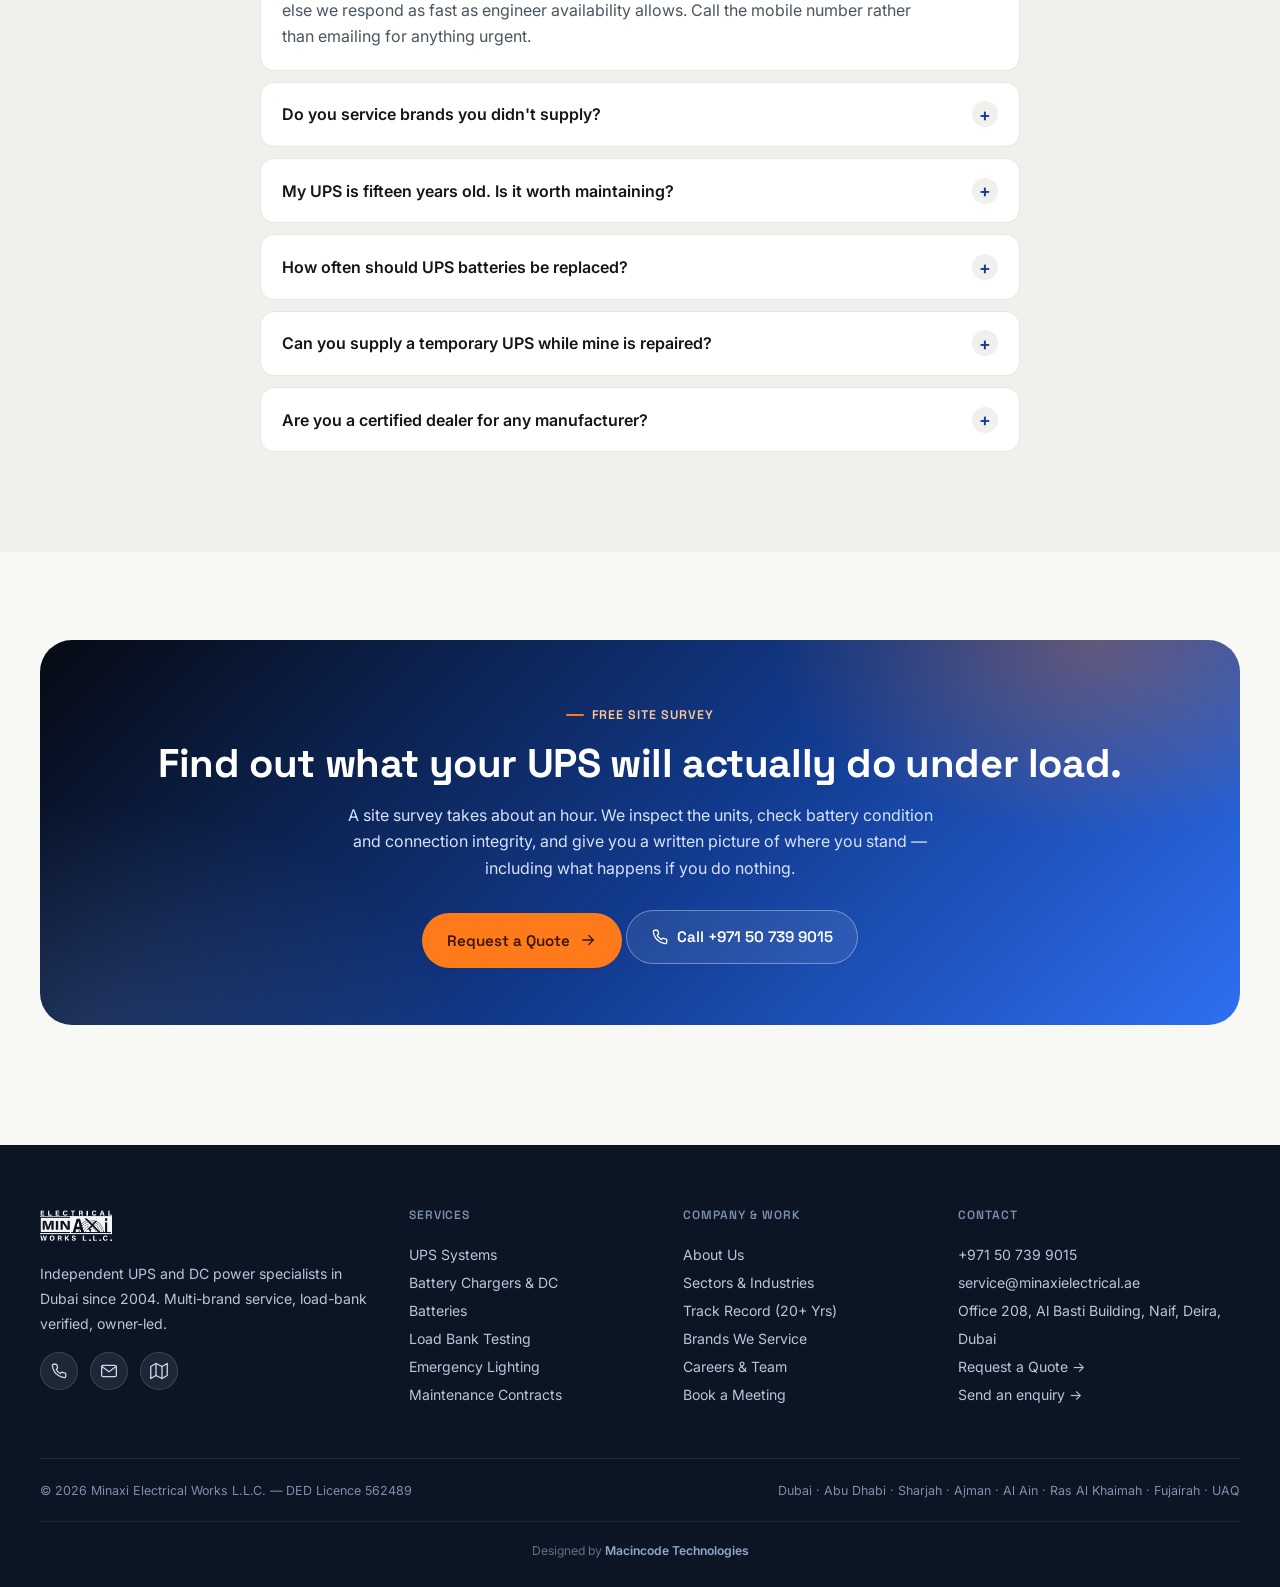
==== commit a9ee4bfd: "chore: finalize asset names, drop ?v= cache-busting query strings css/site.css, js/site.js, js/icon-" ====
--- a/index.html
+++ b/index.html
@@ -37,14 +37,14 @@
 <meta name="google-site-verification" content="GSC_VERIFICATION_KEY_PLACEHOLDER">
 <meta name="theme-color" content="#123B8F" media="(prefers-color-scheme: light)">
 <meta name="theme-color" content="#060A12" media="(prefers-color-scheme: dark)">
-<link rel="icon" type="image/svg+xml" href="assets/favicon.svg?v=2">
+<link rel="icon" type="image/svg+xml" href="assets/favicon-minaxi.svg">
 <link rel="apple-touch-icon" href="assets/logo.png">
 
 <!-- Fonts & Performance Preconnect -->
 <link rel="preconnect" href="https://fonts.googleapis.com">
 <link rel="preconnect" href="https://fonts.gstatic.com" crossorigin>
 <link href="https://fonts.googleapis.com/css2?family=Space+Grotesk:wght@500;600;700&family=Inter:wght@400;500;600;700&display=swap" rel="stylesheet">
-<link rel="stylesheet" href="css/style.css?v=7">
+<link rel="stylesheet" href="css/site.css">
 
 <!-- Schema.org Structured Data (LocalBusiness, WebSite, FAQPage) -->
 <script type="application/ld+json">
@@ -508,7 +508,7 @@
   <svg viewBox="0 0 24 24" fill="#fff" aria-hidden="true"><path d="M17.472 14.382c-.297-.149-1.758-.867-2.03-.967-.273-.099-.471-.148-.67.15-.197.297-.767.966-.94 1.164-.173.199-.347.223-.644.075-.297-.15-1.255-.463-2.39-1.475-.883-.788-1.48-1.761-1.653-2.059-.173-.297-.018-.458.13-.606.134-.133.298-.347.446-.52.149-.174.198-.298.298-.497.099-.198.05-.371-.025-.52-.075-.149-.669-1.612-.916-2.207-.242-.579-.487-.5-.669-.51-.173-.008-.371-.01-.57-.01-.198 0-.52.074-.792.372-.272.297-1.04 1.016-1.04 2.479 0 1.462 1.065 2.875 1.213 3.074.149.198 2.096 3.2 5.077 4.487.709.306 1.262.489 1.694.625.712.227 1.36.195 1.871.118.571-.085 1.758-.719 2.006-1.413.248-.694.248-1.289.173-1.413-.074-.124-.272-.198-.57-.347m-5.421 7.403h-.004a9.87 9.87 0 0 1-5.031-1.378l-.361-.214-3.741.982.998-3.648-.235-.374a9.86 9.86 0 0 1-1.51-5.26c.001-5.45 4.436-9.884 9.888-9.884 2.64 0 5.122 1.03 6.988 2.898a9.825 9.825 0 0 1 2.893 6.994c-.003 5.45-4.437 9.884-9.885 9.884M20.52 3.449C18.24 1.245 15.24 0 12.045 0 5.463 0 .104 5.36.101 11.943c0 2.105.549 4.16 1.595 5.985L0 24l6.335-1.652a11.882 11.882 0 0 0 5.71 1.447h.005c6.585 0 11.946-5.363 11.949-11.945a11.86 11.86 0 0 0-3.48-8.401"/></svg>
 </a>
 
-<script src="js/icons.js?v=2" defer></script>
-<script src="js/main.js?v=2" defer></script>
+<script src="js/icon-set.js" defer></script>
+<script src="js/site.js" defer></script>
 </body>
 </html>
--- a/css/site.css
+++ b/css/site.css
@@ -0,0 +1,911 @@
+/* ==========================================================================
+   Minaxi Electrical Works — design system
+   ========================================================================== */
+
+:root{
+  --bg:#F8F8F5;
+  --surface:#FFFFFF;
+  --surface-2:#F0F1EC;
+  --ink:#12151A;
+  --ink-2:#4B5560;
+  --ink-3:#8A929B;
+  --line:#E6E7E2;
+  --line-strong:#D3D5CE;
+
+  --brand:#123B8F;
+  --brand-2:#2E6FF2;
+  --brand-ink:#EAF0FF;
+  --accent:#FF7A1A;
+  --accent-2:#FFB067;
+  --accent-ink:#3A1600;
+  --good:#1FA971;
+  --good-ink:#E6F7EF;
+
+  --shadow-sm:0 2px 10px -4px rgba(18,21,26,.10);
+  --shadow-md:0 14px 34px -14px rgba(18,21,26,.20);
+  --shadow-lg:0 28px 60px -20px rgba(18,21,26,.28);
+
+  --radius-tag:6px;
+  --radius-sm:8px;
+  --radius-md:14px;
+  --radius-lg:16px;
+  --radius-xl:32px;
+  --radius-pill:999px;
+
+  --dark-bg:#060A12;
+  --dark-surface:#0F1621;
+  --dark-line:rgba(255,255,255,.10);
+  --dark-ink-2:#93A1B4;
+  --dark-ink-3:#5E6C80;
+
+  --container:1200px;
+  color-scheme: light;
+}
+
+@media (prefers-color-scheme: dark){
+  :root{
+    --bg:#0B0D10;
+    --surface:#13161B;
+    --surface-2:#191D23;
+    --ink:#EEF0F2;
+    --ink-2:#AEB6BF;
+    --ink-3:#7A828C;
+    --line:rgba(255,255,255,.10);
+    --line-strong:rgba(255,255,255,.16);
+
+    --brand:#5B8DEF;
+    --brand-2:#7FA8FF;
+    --brand-ink:#101A2E;
+    --accent:#FF9147;
+    --accent-2:#FFB067;
+    --accent-ink:#2A1200;
+    --good:#3FD08C;
+    --good-ink:#0E251B;
+
+    --shadow-sm:0 2px 10px -4px rgba(0,0,0,.5);
+    --shadow-md:0 14px 34px -14px rgba(0,0,0,.6);
+    --shadow-lg:0 28px 60px -20px rgba(0,0,0,.7);
+    color-scheme: dark;
+  }
+}
+
+*,*::before,*::after{box-sizing:border-box}
+html{scroll-behavior:smooth}
+body{
+  margin:0;
+  background:var(--bg);
+  color:var(--ink);
+  font-family:"Inter",-apple-system,BlinkMacSystemFont,"Segoe UI",Helvetica,Arial,sans-serif;
+  font-size:16px;
+  line-height:1.65;
+  -webkit-font-smoothing:antialiased;
+  text-rendering:optimizeLegibility;
+}
+img,svg{display:block;max-width:100%}
+a{color:inherit}
+ul{margin:0;padding:0;list-style:none}
+button{font:inherit}
+h1,h2,h3,h4{
+  font-family:"Space Grotesk",-apple-system,BlinkMacSystemFont,sans-serif;
+  margin:0;
+  color:var(--ink);
+  line-height:1.15;
+  letter-spacing:-.01em;
+  text-wrap:balance;
+}
+p{margin:0}
+:focus-visible{outline:2px solid var(--brand-2);outline-offset:3px;border-radius:4px}
+
+.container{width:min(var(--container), 100% - 2.5rem);margin-inline:auto}
+.container-narrow{width:min(760px, 100% - 2.5rem);margin-inline:auto}
+
+/* ---------- type helpers ---------- */
+.eyebrow{
+  display:inline-flex;align-items:center;gap:.5rem;
+  font-family:"Space Grotesk",sans-serif;font-weight:600;font-size:.78rem;
+  letter-spacing:.08em;text-transform:uppercase;color:var(--brand);
+}
+:root:not([data-x]) .eyebrow::before{content:"";width:18px;height:2px;background:var(--accent);display:inline-block;border-radius:2px}
+.lede{font-size:1.14rem;color:var(--ink-2);max-width:60ch}
+.h1{font-size:clamp(2.3rem,5vw,3.6rem);font-weight:700}
+.h1-xl{font-size:clamp(2.6rem,6.2vw,4.6rem);font-weight:800;letter-spacing:-.035em}
+.h2{font-size:clamp(1.7rem,3.4vw,2.5rem);font-weight:700}
+.h3{font-size:1.2rem;font-weight:700}
+.muted{color:var(--ink-2)}
+.faint{color:var(--ink-3)}
+.center{text-align:center;margin-inline:auto}
+
+/* ---------- layout rhythm ---------- */
+section{padding:5.5rem 0}
+section.tight{padding:3rem 0}
+.section-head{max-width:64ch;margin-bottom:3rem}
+.section-head.center{text-align:center;margin-inline:auto}
+
+.grid{display:grid;gap:1.5rem}
+.grid-2{grid-template-columns:repeat(2,1fr)}
+.grid>*,.row2>*{min-width:0}
+.field input,.field select,.field textarea{max-width:100%}
+.grid-3{grid-template-columns:repeat(3,1fr)}
+.grid-4{grid-template-columns:repeat(4,1fr)}
+.grid-5{grid-template-columns:repeat(5,1fr)}
+.stack{display:flex;flex-direction:column;gap:1rem}
+.cluster{display:flex;flex-wrap:wrap;gap:.6rem;align-items:center}
+
+/* ---------- buttons ---------- */
+.btn{
+  display:inline-flex;align-items:center;justify-content:center;gap:.55rem;
+  font-family:"Space Grotesk",sans-serif;font-weight:600;font-size:.95rem;
+  padding:.85rem 1.5rem;border-radius:var(--radius-pill);
+  border:1px solid transparent;cursor:pointer;text-decoration:none;
+  transition:transform .16s ease,box-shadow .16s ease,background .16s ease,color .16s ease,border-color .16s ease;
+  white-space:nowrap;position:relative;overflow:hidden;
+}
+.btn-primary::after,.btn-accent::after{
+  content:"";position:absolute;top:0;left:-75%;width:45%;height:100%;
+  background:linear-gradient(120deg,transparent,rgba(255,255,255,.4),transparent);
+  transform:skewX(-18deg);transition:left .55s ease;
+}
+.btn-primary:hover::after,.btn-accent:hover::after{left:130%}
+@media (prefers-reduced-motion: reduce){.btn-primary::after,.btn-accent::after{display:none}}
+.btn-primary{background:var(--brand);color:#fff;box-shadow:var(--shadow-sm)}
+.btn-primary:hover{transform:translateY(-2px);box-shadow:var(--shadow-md);background:var(--brand-2)}
+.btn-accent{background:var(--accent);color:var(--accent-ink);box-shadow:var(--shadow-sm)}
+.btn-accent:hover{transform:translateY(-2px);box-shadow:var(--shadow-md);background:var(--accent-2)}
+.btn-ghost{background:transparent;color:var(--ink);border-color:var(--line-strong)}
+.btn-ghost:hover{border-color:var(--brand);color:var(--brand)}
+.btn-ghost-invert{background:rgba(255,255,255,.08);color:#fff;border-color:rgba(255,255,255,.35)}
+.btn-ghost-invert:hover{background:rgba(255,255,255,.16);border-color:#fff}
+.btn-sm{padding:.6rem 1.05rem;font-size:.85rem}
+.btn-block{width:100%}
+.icon-r{transition:transform .16s ease}
+.btn:hover .icon-r{transform:translateX(3px)}
+
+/* ---------- icon ---------- */
+.icon{width:22px;height:22px;flex:none;display:inline-block}
+.icon svg{width:100%;height:100%}
+.icon-badge{
+  width:52px;height:52px;border-radius:18px;
+  display:flex;align-items:center;justify-content:center;flex:none;
+  background:linear-gradient(160deg, var(--brand-ink), color-mix(in srgb, var(--brand-ink) 40%, var(--surface)));
+  color:var(--brand);border:1px solid color-mix(in srgb, var(--brand) 14%, transparent);
+}
+.icon-badge .icon{width:26px;height:26px}
+.icon-badge.accent{
+  background:linear-gradient(160deg,#FFE9D6, color-mix(in srgb, #FFE9D6 40%, var(--surface)));
+  color:var(--accent);border-color:color-mix(in srgb, var(--accent) 18%, transparent);
+}
+@media (prefers-color-scheme: dark){
+  .icon-badge.accent{background:linear-gradient(160deg,#3A2311,#241708)}
+}
+
+/* ---------- top bar ---------- */
+.topbar{background:var(--brand);color:#DCE7FF;font-size:.82rem}
+.topbar .container{display:flex;flex-wrap:wrap;gap:.4rem 1.5rem;align-items:center;justify-content:space-between;padding:.55rem 0}
+.topbar a{text-decoration:none;display:inline-flex;align-items:center;gap:.4rem;opacity:.95}
+.topbar a:hover{opacity:1;text-decoration:underline}
+.topbar .tb-l,.topbar .tb-r{display:flex;flex-wrap:wrap;gap:.4rem 1.35rem;align-items:center}
+.pulse-dot{width:7px;height:7px;border-radius:50%;background:#5CF0A6;display:inline-block;box-shadow:0 0 0 0 rgba(92,240,166,.6);animation:pulse 2.4s ease-out infinite}
+@keyframes pulse{0%{box-shadow:0 0 0 0 rgba(92,240,166,.55)}70%{box-shadow:0 0 0 8px rgba(92,240,166,0)}100%{box-shadow:0 0 0 0 rgba(92,240,166,0)}}
+@media (prefers-reduced-motion: reduce){.pulse-dot{animation:none}}
+@media (max-width:640px){.topbar .tb-r span{display:none}}
+
+/* ---------- header ---------- */
+header.site{
+  position:sticky;top:0;z-index:50;
+  padding:.9rem 0;
+}
+header.site .container{
+  position:relative;
+  display:flex;align-items:center;gap:1.5rem;
+  padding:.6rem .65rem .6rem 1.3rem;
+  border-radius:var(--radius-pill);
+  box-shadow:var(--shadow-md);
+}
+header.site .container::before{
+  content:"";position:absolute;inset:0;z-index:-1;border-radius:inherit;
+  background:color-mix(in srgb, var(--surface) 90%, transparent);
+  border:1px solid var(--line);
+  backdrop-filter:blur(18px);-webkit-backdrop-filter:blur(18px);
+}
+.brand{display:flex;align-items:center;gap:.7rem;text-decoration:none}
+.brand picture{display:inline-flex;align-items:center}
+.brand-logo{height:42px;width:auto;display:block;transition:filter .2s ease, opacity .2s ease}
+
+@media (prefers-color-scheme: dark){
+  .brand-logo{
+    filter: brightness(0) invert(1);
+  }
+}
+
+nav.main{margin-left:auto;display:flex;gap:.15rem;align-items:center}
+nav.main a:not(.btn){
+  font-size:.92rem;font-weight:500;color:var(--ink-2);text-decoration:none;
+  padding:.55rem .8rem;border-radius:var(--radius-pill);position:relative;transition:color .15s ease,background .15s ease;
+}
+nav.main a:not(.btn):hover{color:var(--ink);background:var(--surface-2)}
+nav.main a:not(.btn)[aria-current="page"]{color:var(--brand);font-weight:600;background:var(--brand-ink)}
+
+nav.main .header-cta,
+nav.main a.btn{
+  margin-left:.75rem;flex:none;
+  padding:.6rem 1.2rem;font-size:.88rem;
+  text-decoration:none;
+}
+nav.main a.btn-primary,
+nav.main .header-cta.btn-primary{
+  background:var(--brand) !important;
+  color:#ffffff !important;
+}
+nav.main a.btn-primary:hover,
+nav.main .header-cta.btn-primary:hover{
+  background:var(--brand-2) !important;
+  color:#ffffff !important;
+  transform:translateY(-2px);
+  box-shadow:var(--shadow-md);
+}
+nav.main a.btn-primary:active,
+nav.main .header-cta.btn-primary:active{
+  background:var(--brand) !important;
+  color:#ffffff !important;
+  transform:translateY(0);
+  box-shadow:var(--shadow-sm);
+}
+
+.menu-toggle{display:none;margin-left:auto;background:none;border:1px solid var(--line-strong);border-radius:var(--radius-sm);padding:.5rem;color:var(--ink)}
+
+@media (max-width:980px){
+  nav.main{
+    position:fixed;inset:96px 0 0 0;background:var(--bg);flex-direction:column;align-items:stretch;
+    padding:1rem 1.25rem;gap:.2rem;transform:translateY(-8px);opacity:0;pointer-events:none;transition:opacity .18s ease, transform .18s ease;
+    overflow-y:auto;
+  }
+  nav.main.open{opacity:1;transform:translateY(0);pointer-events:auto}
+  nav.main a:not(.btn){padding:.9rem .5rem;border-radius:8px;font-size:1rem;border-bottom:1px solid var(--line)}
+  nav.main .header-cta{display:inline-flex;margin:.9rem 0 0;width:100%;border-bottom:0}
+  .menu-toggle{display:inline-flex}
+}
+@media (min-width:981px){.menu-toggle{display:none}}
+
+/* ---------- badge pill ---------- */
+.badge-pill{
+  display:inline-flex;align-items:center;gap:.6rem;
+  padding:.5rem 1.05rem;border-radius:var(--radius-pill);
+  background:rgba(255,255,255,.06);border:1px solid rgba(255,255,255,.16);
+  color:#CBD8ED;font-size:.82rem;font-weight:500;font-family:"Space Grotesk",sans-serif;
+  backdrop-filter:blur(6px);
+}
+.badge-pill .dot{width:6px;height:6px;border-radius:50%;background:var(--accent-2);flex:none;animation:pulseAmber 2.4s ease-out infinite}
+@keyframes pulseAmber{0%{box-shadow:0 0 0 0 rgba(255,145,71,.55)}70%{box-shadow:0 0 0 8px rgba(255,145,71,0)}100%{box-shadow:0 0 0 0 rgba(255,145,71,0)}}
+@media (prefers-reduced-motion: reduce){.badge-pill .dot{animation:none}}
+
+/* ---------- hero (dark) ---------- */
+.hero-dark{position:relative;overflow:hidden;background:var(--dark-bg);padding:6rem 0 10rem;isolation:isolate}
+.hero-photo{
+  position:absolute;inset:0;z-index:0;pointer-events:none;
+  background-image:
+    radial-gradient(60% 55% at 50% 36%, rgba(9,17,40,.78) 0%, rgba(9,17,40,.4) 65%, rgba(9,17,40,.15) 100%),
+    linear-gradient(180deg, rgba(9,17,40,.1) 0%, rgba(9,17,40,.35) 62%, var(--dark-bg) 100%),
+    url("../assets/img/hero-datacenter.jpg");
+  background-size:cover;background-position:center 35%;
+}
+.hero-mesh{
+  position:absolute;inset:-10%;z-index:0;pointer-events:none;
+  background:
+    radial-gradient(760px 520px at 12% -8%, rgba(46,111,242,.38), transparent 62%),
+    radial-gradient(620px 460px at 92% 12%, rgba(255,122,26,.20), transparent 60%),
+    radial-gradient(900px 620px at 50% 115%, rgba(46,111,242,.16), transparent 65%);
+  animation:meshDrift 22s ease-in-out infinite alternate;
+}
+@keyframes meshDrift{
+  0%{transform:translate(0,0) scale(1)}
+  100%{transform:translate(1.5%,2.5%) scale(1.04)}
+}
+@media (prefers-reduced-motion: reduce){.hero-mesh{animation:none}}
+.hero-lines{
+  position:absolute;inset:0;z-index:0;pointer-events:none;opacity:.5;
+  background-image:linear-gradient(rgba(255,255,255,.05) 1px,transparent 1px),linear-gradient(90deg,rgba(255,255,255,.05) 1px,transparent 1px);
+  background-size:56px 56px;
+  -webkit-mask-image:radial-gradient(700px 480px at 50% 0%, #000, transparent 75%);
+  mask-image:radial-gradient(700px 480px at 50% 0%, #000, transparent 75%);
+}
+.hero-dark .container{position:relative;z-index:1}
+.hero-inner{max-width:820px;margin-inline:auto;text-align:center}
+.hero-inner h1{color:#fff;margin:1.5rem 0 1.3rem}
+.hero-inner .lede{color:var(--dark-ink-2);margin-inline:auto;font-size:1.18rem}
+.hero-inner .cta-row{justify-content:center;margin-top:2.2rem}
+.hero-dark .btn-ghost{border-color:rgba(255,255,255,.22);color:#fff}
+.hero-dark .btn-ghost:hover{border-color:#fff;background:rgba(255,255,255,.06)}
+
+.hero-float-wrap{position:relative;z-index:2;margin-top:-6.5rem}
+.hero-float-card{
+  background:var(--surface);border:1px solid var(--line);border-radius:var(--radius-xl);
+  padding:.6rem;box-shadow:var(--shadow-lg);
+  display:grid;grid-template-columns:repeat(4,1fr);
+}
+.hf-tile{padding:1.5rem 1.3rem;text-align:center;border-left:1px solid var(--line)}
+.hf-tile:first-child{border-left:0}
+.hf-tile b{display:block;font-family:"Space Grotesk";font-weight:800;font-size:clamp(1.4rem,2.6vw,1.9rem);letter-spacing:-.02em}
+.hf-tile span{display:block;margin-top:.35rem;font-size:.78rem;color:var(--ink-3)}
+
+@media (max-width:860px){
+  .hero-dark{padding:4.5rem 0 7rem}
+  .hero-float-wrap{margin-top:-4.5rem}
+  .hero-float-card{grid-template-columns:repeat(2,1fr)}
+  .hf-tile:nth-child(3){border-left:0}
+}
+@media (max-width:480px){
+  .hero-float-card{grid-template-columns:1fr}
+  .hf-tile{border-left:0!important;border-top:1px solid var(--line)}
+  .hf-tile:first-child{border-top:0}
+}
+
+/* ---------- logo strip ---------- */
+.strip-label{font-size:.78rem;letter-spacing:.06em;text-transform:uppercase;color:var(--ink-3);margin-bottom:1.2rem;text-align:center}
+.chip-row{display:flex;flex-wrap:wrap;gap:.5rem;justify-content:center}
+.chip{
+  font-family:"Space Grotesk",sans-serif;font-size:.78rem;padding:.45rem .75rem;border:1px solid var(--line);border-radius:var(--radius-tag);
+  color:var(--ink-2);background:var(--surface);letter-spacing:.01em;
+}
+.chip.on{border-color:var(--accent);color:var(--accent-ink);background:#FFE9D6;font-weight:600}
+@media (prefers-color-scheme: dark){.chip.on{background:#3A2311;color:var(--accent-2)}}
+
+/* ---------- marquee ---------- */
+.marquee{
+  overflow:hidden;
+  -webkit-mask-image:linear-gradient(90deg,transparent,#000 10%,#000 90%,transparent);
+  mask-image:linear-gradient(90deg,transparent,#000 10%,#000 90%,transparent);
+}
+.marquee-track{display:flex;width:max-content;gap:3.2rem;animation:marquee 34s linear infinite}
+.marquee:hover .marquee-track{animation-play-state:paused}
+.marquee-track .m-item{
+  font-family:"Space Grotesk",sans-serif;font-weight:600;font-size:1.05rem;color:var(--ink-3);
+  white-space:nowrap;display:flex;align-items:center;letter-spacing:-.01em;
+}
+@keyframes marquee{from{transform:translateX(0)}to{transform:translateX(-50%)}}
+@media (prefers-reduced-motion: reduce){.marquee-track{animation:none}}
+
+/* ---------- bento ---------- */
+.bento{display:grid;grid-template-columns:repeat(4,1fr);gap:1.25rem}
+.bento-lg{grid-column:span 2}
+@media (max-width:980px){.bento{grid-template-columns:repeat(2,1fr)}}
+@media (max-width:560px){.bento{grid-template-columns:1fr}.bento-lg{grid-column:span 1}}
+
+/* ---------- rule label (section-marker alternative to eyebrow) ---------- */
+.rule-label{
+  display:flex;align-items:center;gap:1.1rem;color:var(--brand);
+  font-family:"Space Grotesk",sans-serif;font-size:.78rem;letter-spacing:.1em;text-transform:uppercase;
+  margin-bottom:2.2rem;font-weight:600;
+}
+.rule-label::after{content:"";flex:1;height:1px;background:var(--line)}
+.rule-label b{color:var(--ink);font-weight:700}
+
+/* ---------- index list (numbered rows — replaces generic icon-card grids) ---------- */
+.index-list{border-top:1px solid var(--line-strong)}
+.index-row{
+  display:grid;grid-template-columns:4.5rem minmax(0,1fr) minmax(0,26ch);gap:2rem;
+  padding:2.4rem 0;border-bottom:1px solid var(--line-strong);
+}
+.index-row .num{
+  font-family:"Space Grotesk",sans-serif;font-size:1.1rem;color:var(--brand);
+  font-weight:700;padding-top:.15rem;letter-spacing:-.02em;transition:color .2s ease, transform .2s ease;
+}
+.index-row:hover .num{color:var(--accent);transform:translateX(2px)}
+.index-row h3{font-size:1.3rem;margin-bottom:.6rem}
+.index-row .meta{font-size:.85rem;color:var(--ink-2);padding-top:.2rem}
+.index-row .meta strong{display:block;color:var(--ink);font-weight:600;margin-bottom:.3rem}
+@media (max-width:760px){
+  .index-row{grid-template-columns:3rem 1fr;padding:1.8rem 0}
+  .index-row .meta{grid-column:2;padding-top:.6rem}
+}
+.index-row.people-row{grid-template-columns:4.5rem minmax(0,1fr) 14ch;align-items:start}
+.index-row.people-row h3{font-size:1.15rem}
+.index-row.people-row p{margin-top:.4rem}
+@media (max-width:760px){
+  .index-row.people-row{grid-template-columns:3.2rem 1fr}
+  .index-row.people-row .meta{grid-column:2;padding-top:.5rem;text-align:left}
+  .index-row.people-row .meta strong{font-size:.78rem;letter-spacing:.06em;text-transform:uppercase;color:var(--brand)}
+}
+
+/* ---------- process timeline (replaces identical step cards) ---------- */
+.timeline{position:relative}
+.t-step{position:relative;padding:0 0 2.6rem 3.4rem;border-left:1px solid var(--line-strong);margin-left:1rem}
+.t-step:last-child{padding-bottom:0}
+.t-step .t-dot{
+  position:absolute;left:-1.05rem;top:0;width:2.1rem;height:2.1rem;border-radius:50%;
+  background:var(--surface);border:1.5px solid var(--brand);color:var(--brand);
+  display:flex;align-items:center;justify-content:center;
+  font-family:"Space Grotesk",sans-serif;font-size:.82rem;font-weight:700;
+}
+.t-step:last-child .t-dot{background:var(--brand);color:#fff}
+.t-step h3{font-size:1.08rem;margin-bottom:.4rem}
+.t-step p{color:var(--ink-2);font-size:.93rem;max-width:46ch}
+
+/* ---------- directory rows (sectors — replaces uniform card grid) ---------- */
+.directory{border-top:1px solid var(--line-strong)}
+.directory-row{
+  display:grid;grid-template-columns:minmax(0,220px) minmax(0,1fr);gap:2.5rem;
+  padding:2.6rem 0;border-bottom:1px solid var(--line-strong);
+}
+.sector-thumb{width:100%;aspect-ratio:4/3;object-fit:cover;border-radius:var(--radius-sm);margin-bottom:1rem;display:block;filter:saturate(.92)}
+.section-photo{width:100%;aspect-ratio:16/10;object-fit:cover;border-radius:var(--radius-md);margin-bottom:1.4rem;display:block;border:1px solid var(--line)}
+.directory-row .d-head .num{font-family:"Space Grotesk",sans-serif;font-size:.84rem;font-weight:700;color:var(--brand);display:block;margin-bottom:.6rem;letter-spacing:.02em}
+.directory-row .d-head h3{font-size:1.4rem}
+.directory-row .d-head .range{font-family:"Space Grotesk",sans-serif;font-size:.78rem;color:var(--accent);display:block;margin-top:.6rem}
+.directory-row .who{margin-top:1rem;font-size:.82rem;color:var(--ink-3);line-height:1.9;border-top:1px solid var(--line);padding-top:.9rem}
+@media (max-width:760px){.directory-row{grid-template-columns:1fr;gap:1rem}}
+
+/* ---------- pull quote ---------- */
+.pull-quote{
+  font-family:"Space Grotesk",sans-serif;font-weight:600;
+  font-size:clamp(1.5rem,3vw,2.3rem);line-height:1.32;letter-spacing:-.015em;color:var(--ink);
+}
+.pull-quote .accent-mark{color:var(--accent)}
+
+/* ---------- brand catalog rows ---------- */
+.catalog{border-top:1px solid var(--line-strong)}
+.catalog-row{display:grid;grid-template-columns:minmax(0,200px) minmax(0,1fr);gap:2rem;padding:2rem 0;border-bottom:1px solid var(--line-strong)}
+.catalog-row .cat-label{font-family:"Space Grotesk",sans-serif;font-size:.78rem;color:var(--ink-3);letter-spacing:.03em;padding-top:.3rem}
+.catalog-row .cat-label b{display:block;color:var(--ink);font-family:"Space Grotesk",sans-serif;font-size:1rem;font-weight:600;letter-spacing:-.01em;margin-bottom:.3rem}
+@media (max-width:700px){.catalog-row{grid-template-columns:1fr;gap:.9rem}}
+
+/* ---------- logo wall ---------- */
+.logo-wall{display:grid;grid-template-columns:repeat(4,1fr);gap:1px;background:var(--line-strong);border:1px solid var(--line-strong);border-radius:var(--radius-md);overflow:hidden}
+.logo-cell{
+  background:var(--surface);padding:1.5rem 1rem;display:flex;align-items:center;justify-content:center;text-align:center;
+  min-height:88px;transition:background .18s ease;
+}
+.logo-cell b{
+  font-family:"Space Grotesk",sans-serif;font-weight:600;font-size:.98rem;color:var(--ink-2);
+  letter-spacing:-.01em;transition:color .18s ease;
+}
+.logo-cell:hover{background:var(--surface-2)}
+.logo-cell:hover b{color:var(--ink)}
+.logo-cell.featured{background:var(--brand);grid-column:span 2}
+.logo-cell.featured b{color:#fff;font-size:1.05rem}
+.logo-cell.featured:hover{background:var(--brand-2)}
+.logo-cell .fx{display:block;font-size:.68rem;color:#CBD8ED;margin-top:.3rem;font-weight:500;letter-spacing:.02em}
+@media (max-width:760px){.logo-wall{grid-template-columns:repeat(2,1fr)}.logo-cell.featured{grid-column:span 2}}
+@media (max-width:460px){.logo-wall{grid-template-columns:1fr}.logo-cell.featured{grid-column:span 1}}
+
+.works-with{margin-top:.9rem;font-size:.85rem;color:var(--ink-3)}
+.works-with a{color:var(--brand);font-weight:600;text-decoration:none}
+.works-with a:hover{text-decoration:underline}
+
+/* ---------- credential grid (compliance data — replaces dense dt/dd list) ---------- */
+.credential-grid{display:grid;grid-template-columns:repeat(3,1fr);gap:1px;background:var(--line-strong);border:1px solid var(--line-strong);border-radius:var(--radius-md);overflow:hidden}
+.credential-tile{background:var(--surface);padding:1.5rem 1.4rem;transition:background .18s ease}
+.credential-tile:hover{background:var(--surface-2)}
+.credential-tile .label{font-size:.7rem;letter-spacing:.06em;text-transform:uppercase;color:var(--ink-3);display:block;margin-bottom:.5rem}
+.credential-tile .value{font-family:"Space Grotesk",sans-serif;font-weight:700;font-size:1.08rem;color:var(--ink);letter-spacing:-.01em}
+@media (max-width:760px){.credential-grid{grid-template-columns:repeat(2,1fr)}}
+@media (max-width:480px){.credential-grid{grid-template-columns:1fr}}
+
+.credential-tile.featured{
+  grid-column:span 2;display:flex;align-items:center;gap:1rem;
+  background:var(--brand);
+}
+.credential-tile.featured .icon-badge{background:rgba(255,255,255,.14);border-color:rgba(255,255,255,.25);color:#fff;flex:none}
+.credential-tile.featured .label{color:#BFD1F5;margin-bottom:.3rem}
+.credential-tile.featured .value{color:#fff}
+@media (max-width:480px){.credential-tile.featured{grid-column:span 1}}
+
+/* ---------- diagram frame (hand-drawn technical illustrations) ---------- */
+.diagram-frame{
+  background:
+    linear-gradient(var(--surface-2) 1px, transparent 1px),
+    linear-gradient(90deg, var(--surface-2) 1px, transparent 1px),
+    var(--surface);
+  background-size:22px 22px;
+  border:1px solid var(--line-strong);border-radius:var(--radius-sm);
+  padding:1.6rem;margin-bottom:1.4rem;display:flex;align-items:center;justify-content:center;
+  min-height:230px;
+}
+.diagram-frame svg{width:100%;max-width:360px;height:auto}
+
+/* ---------- spec panel (unifies a diagram + supporting content into one card) ---------- */
+.spec-panel{
+  background:var(--surface);border:1px solid var(--line);border-radius:var(--radius-lg);
+  padding:1.7rem;box-shadow:var(--shadow-sm);
+}
+.spec-panel .diagram-frame{border-color:var(--line);margin-bottom:0}
+.spec-panel .diagram-label{
+  font-family:"Space Grotesk",sans-serif;font-size:.68rem;letter-spacing:.09em;text-transform:uppercase;
+  color:var(--ink-3);margin-bottom:.9rem;display:flex;align-items:center;gap:.5rem;
+}
+.spec-panel .diagram-label::before{content:"";width:14px;height:2px;background:var(--accent);display:inline-block;border-radius:2px}
+.spec-panel .panel-divider{height:1px;background:var(--line);margin:1.5rem 0}
+.spec-panel .info-card{border:0;padding:0;background:transparent}
+.spec-panel .legend{display:flex;flex-direction:column;gap:.65rem}
+.spec-panel .legend li{display:flex;align-items:center;justify-content:space-between;font-size:.86rem;color:var(--ink-2)}
+.spec-panel .legend li b{color:var(--ink);font-family:"Space Grotesk",sans-serif;font-weight:600}
+.spec-panel .legend li span{display:flex;align-items:center;gap:.55rem}
+.spec-panel .legend .dot{width:8px;height:8px;border-radius:50%;flex:none}
+
+/* ---------- cards ---------- */
+.card{
+  background:var(--surface);border:1px solid var(--line);border-radius:var(--radius-lg);
+  padding:1.9rem;transition:transform .2s ease,box-shadow .2s ease,border-color .2s ease;
+}
+.card p{margin-top:.55rem}
+a.card{text-decoration:none;display:flex;flex-direction:column}
+.card.hoverable:hover,a.card:hover{transform:translateY(-5px);box-shadow:var(--shadow-lg);border-color:color-mix(in srgb, var(--brand) 30%, var(--line-strong))}
+.card .tag{font-family:"Space Grotesk",sans-serif;font-size:.72rem;letter-spacing:.06em;color:var(--brand);text-transform:uppercase}
+.card .go{margin-top:auto;padding-top:1.1rem;font-weight:600;font-size:.88rem;color:var(--brand);display:flex;align-items:center;gap:.4rem}
+
+/* ---------- service tile (compact quick-nav card, no icon bubbles) ---------- */
+.svc-tile{
+  background:var(--surface);border:1px solid var(--line-strong);border-radius:var(--radius-md);
+  padding:1.6rem 1.7rem;display:flex;flex-direction:column;gap:.85rem;text-decoration:none;
+  transition:transform .2s ease, box-shadow .2s ease, border-color .2s ease;
+}
+.svc-tile:hover{transform:translateY(-4px);box-shadow:var(--shadow-md);border-color:var(--brand)}
+.svc-tile .row{display:flex;align-items:center;justify-content:space-between}
+.svc-tile .num{
+  font-family:"Space Grotesk",sans-serif;
+  font-size:.9rem;
+  color:var(--brand);
+  font-weight:700;
+  letter-spacing:-.01em;
+  transition:color .2s ease;
+}
+.svc-tile:hover .num{color:var(--accent)}
+.svc-tile .row .icon{color:var(--brand);width:19px;height:19px;transition:transform .25s ease}
+.svc-tile:hover .row .icon{transform:scale(1.18) rotate(-4deg)}
+.svc-tile h3{font-size:1.12rem}
+.svc-tile .spec{font-family:"Space Grotesk",sans-serif;font-size:.72rem;color:var(--ink-3);letter-spacing:.01em}
+.svc-tile .go{margin-top:auto;padding-top:.3rem;font-weight:600;font-size:.86rem;color:var(--brand);display:flex;align-items:center;gap:.4rem}
+
+.feature-list{display:flex;flex-direction:column;gap:.85rem;margin-top:1.1rem}
+.feature-list li{display:flex;gap:.7rem;align-items:flex-start;color:var(--ink-2);font-size:.95rem}
+.feature-list li .icon{color:var(--good);margin-top:.1rem}
+
+/* ---------- band sections ---------- */
+.band{background:var(--surface-2)}
+.band-brand{background:var(--brand);color:#fff}
+.band-brand .eyebrow{color:var(--accent-2)}
+.band-brand .eyebrow::before{background:var(--accent-2)}
+.band-brand h2{color:#fff}
+.band-brand p{color:#C9D8FF}
+.band-brand .muted{color:#C9D8FF}
+
+/* ---------- stats ---------- */
+.stats-strip{display:grid;grid-template-columns:repeat(4,1fr);border:1px solid var(--line);border-radius:var(--radius-lg);overflow:hidden}
+.stats-strip .stat{padding:2rem 1.4rem;text-align:center;background:var(--surface);border-left:1px solid var(--line)}
+.stats-strip .stat:first-child{border-left:0}
+.stats-strip .stat b{display:block;font-family:"Space Grotesk";font-weight:800;font-size:clamp(1.8rem,3.6vw,2.4rem)}
+.stats-strip .stat span{display:block;margin-top:.4rem;font-size:.8rem;color:var(--ink-3)}
+
+/* ---------- dark section / dark stats ---------- */
+.section-dark{background:var(--dark-bg);position:relative;overflow:hidden}
+.section-dark::before{
+  content:"";position:absolute;inset:-10%;z-index:0;pointer-events:none;
+  background:radial-gradient(600px 420px at 85% 0%, rgba(46,111,242,.22), transparent 65%);
+  animation:meshDrift 20s ease-in-out infinite alternate;
+}
+@media (prefers-reduced-motion: reduce){.section-dark::before{animation:none}}
+.section-dark .container{position:relative;z-index:1}
+.section-dark .eyebrow{color:var(--accent-2)}
+.section-dark .eyebrow::before{background:var(--accent-2)}
+.section-dark .h2{color:#fff}
+.section-dark p{color:var(--dark-ink-2)}
+.stats-strip.dark{border-color:var(--dark-line)}
+.stats-strip.dark .stat{background:transparent;border-left-color:var(--dark-line)}
+.stats-strip.dark .stat b{
+  background:linear-gradient(135deg,#fff,#9FC4FF);-webkit-background-clip:text;background-clip:text;color:transparent;
+}
+.stats-strip.dark .stat span{color:var(--dark-ink-3)}
+
+/* ---------- table ---------- */
+.table-wrap{border:1px solid var(--line);border-radius:var(--radius-lg);overflow:hidden;background:var(--surface)}
+.table-scroll{overflow-x:auto}
+table{width:100%;border-collapse:collapse;min-width:680px;font-size:.9rem}
+thead th{
+  text-align:left;font-family:"Space Grotesk",sans-serif;font-weight:600;font-size:.76rem;letter-spacing:.05em;text-transform:uppercase;
+  color:var(--ink-3);background:var(--surface-2);padding:.9rem 1.2rem;position:sticky;top:0;
+}
+tbody td{padding:.85rem 1.2rem;border-top:1px solid var(--line);vertical-align:top;color:var(--ink-2)}
+tbody td:first-child{color:var(--ink);font-weight:600}
+tbody tr:hover{background:var(--surface-2)}
+td.spec{font-family:"Space Grotesk",sans-serif;font-size:.82rem}
+
+.filters{display:flex;flex-wrap:wrap;gap:.5rem;align-items:center;margin-bottom:1.6rem}
+.filters button{
+  font:inherit;font-size:.85rem;font-weight:500;padding:.5rem .95rem;border-radius:var(--radius-tag);
+  border:1px solid var(--line-strong);background:var(--surface);color:var(--ink-2);cursor:pointer;transition:all .15s ease;
+}
+.filters button:hover{border-color:var(--brand)}
+.filters button[aria-pressed="true"]{background:var(--brand);border-color:var(--brand);color:#fff}
+.filters .count{font-size:.8rem;color:var(--ink-3);margin-left:auto}
+
+/* ---------- FAQ ---------- */
+.faq-item{border:1px solid var(--line);border-radius:var(--radius-md);margin-bottom:.7rem;overflow:hidden;background:var(--surface)}
+.faq-item summary{
+  cursor:pointer;padding:1.15rem 1.3rem;font-weight:600;font-size:1rem;list-style:none;
+  display:flex;gap:1rem;align-items:center;justify-content:space-between;
+}
+.faq-item summary::-webkit-details-marker{display:none}
+.faq-item summary .plus{
+  flex:none;width:26px;height:26px;border-radius:50%;background:var(--surface-2);color:var(--brand);
+  display:flex;align-items:center;justify-content:center;font-size:1.1rem;transition:transform .18s ease;
+}
+.faq-item[open] summary .plus{transform:rotate(45deg);background:var(--brand);color:#fff}
+.faq-item p{padding:0 1.3rem 1.25rem;color:var(--ink-2);max-width:70ch}
+
+/* ---------- form ---------- */
+form.enquiry{display:flex;flex-direction:column;gap:1.1rem}
+.field{display:flex;flex-direction:column;gap:.4rem}
+.field label{font-size:.82rem;font-weight:600;color:var(--ink-2)}
+.field input,.field select,.field textarea{
+  font:inherit;font-size:.95rem;padding:.75rem .9rem;border:1px solid var(--line-strong);
+  background:var(--surface);color:var(--ink);border-radius:var(--radius-sm);transition:border-color .15s ease, box-shadow .15s ease;
+}
+.field input:focus,.field select:focus,.field textarea:focus{border-color:var(--brand);box-shadow:0 0 0 3px color-mix(in srgb, var(--brand) 18%, transparent);outline:none}
+.field textarea{min-height:120px;resize:vertical}
+.row2{display:grid;grid-template-columns:1fr 1fr;gap:1.1rem}
+.formnote{font-size:.83rem;color:var(--ink-3)}
+.sent-msg{display:flex;gap:.7rem;align-items:flex-start;padding:1rem 1.15rem;border-radius:var(--radius-md);background:var(--good-ink);color:var(--good);border:1px solid color-mix(in srgb, var(--good) 35%, transparent);font-size:.92rem}
+
+/* ---------- callout ---------- */
+.callout{margin-top:1.3rem;padding:1rem 1.2rem;border-left:3px solid var(--brand-2);background:var(--surface-2);border-radius:0 var(--radius-sm) var(--radius-sm) 0;font-size:.92rem;color:var(--ink-2)}
+.callout.accent{border-left-color:var(--accent)}
+.callout strong{color:var(--ink)}
+
+/* ---------- service blocks ---------- */
+.svc-block{display:grid;grid-template-columns:minmax(0,1.3fr) minmax(0,.9fr);gap:2.5rem;padding:3rem 0;border-top:1px solid var(--line)}
+.svc-block:first-of-type{border-top:0}
+.svc-block .feature-list li{font-size:.92rem}
+.svc-simple{display:grid;grid-template-columns:1fr 1fr;gap:2.5rem;padding:3rem 0;border-top:1px solid var(--line)}
+@media (max-width:860px){.svc-block,.svc-simple{grid-template-columns:1fr}}
+
+/* ---------- contact info ---------- */
+.info-card{background:var(--surface);border:1px solid var(--line);border-radius:var(--radius-lg);padding:1.6rem}
+.info-card h4{font-size:.75rem;letter-spacing:.06em;text-transform:uppercase;color:var(--ink-3);margin-bottom:1rem}
+.info-row{display:flex;justify-content:space-between;gap:1rem;padding:.55rem 0;border-top:1px solid var(--line);font-size:.9rem}
+.info-row:first-of-type{border-top:0}
+.info-row dt{color:var(--ink-3)}
+.info-row dd{margin:0;font-weight:600;text-align:right}
+
+/* ---------- sector / method blocks ---------- */
+.sector-card{background:var(--surface);border:1px solid var(--line);border-radius:var(--radius-lg);padding:1.9rem;display:flex;flex-direction:column;gap:.9rem}
+.sector-card .who{font-size:.82rem;color:var(--ink-3);padding-top:.9rem;border-top:1px solid var(--line);line-height:1.8}
+
+.method-num{
+  font-family:"Space Grotesk",sans-serif;
+  font-weight:800;
+  font-size:1.6rem;
+  color:var(--brand);
+  letter-spacing:-.02em;
+}
+
+/* ---------- people ---------- */
+.people-card{display:flex;gap:1.1rem;align-items:flex-start}
+.avatar{width:56px;height:56px;border-radius:50%;background:var(--brand-ink);color:var(--brand);display:flex;align-items:center;justify-content:center;font-family:"Space Grotesk";font-weight:700;flex:none}
+
+/* ---------- footer ---------- */
+footer.site{background:#0B1524;color:#B9C6D9;margin-top:2rem;padding:4rem 0 1.6rem}
+@media (prefers-color-scheme: dark){footer.site{background:#050709}}
+.fgrid{display:grid;grid-template-columns:1.4fr 1fr 1fr 1.2fr;gap:2.5rem}
+footer.site h4{font-family:"Space Grotesk";font-size:.75rem;letter-spacing:.08em;text-transform:uppercase;color:#7C90AC;margin-bottom:1.1rem;font-weight:600}
+footer.site p{font-size:.88rem;line-height:1.75;color:#B9C6D9}
+footer.site li{font-size:.88rem;line-height:2;color:#B9C6D9}
+footer.site a{text-decoration:none}
+footer.site a:hover{color:#fff;text-decoration:underline}
+.foot-brand{margin-bottom:1.2rem}
+.foot-logo{height:34px;width:auto;display:block}
+.fbottom{margin-top:3rem;padding-top:1.4rem;border-top:1px solid rgba(255,255,255,.1);font-size:.78rem;color:#7C90AC;display:flex;flex-wrap:wrap;gap:.5rem 1.5rem;justify-content:space-between}
+.fcredit{margin-top:1.2rem;padding-top:1.2rem;border-top:1px solid rgba(255,255,255,.07);text-align:center;font-size:.76rem;color:#5E7288}
+.fcredit a{color:#8FA8CC;text-decoration:none;font-weight:600}
+.fcredit a:hover{color:#fff;text-decoration:underline}
+
+/* ---------- final CTA ---------- */
+.cta-final{background:linear-gradient(135deg,var(--dark-bg) 0%,var(--brand) 55%,var(--brand-2) 100%);border-radius:var(--radius-xl);padding:3.6rem 2.5rem;text-align:center;color:#fff;position:relative;overflow:hidden}
+.cta-final::before{content:"";position:absolute;inset:0;background:radial-gradient(460px 280px at 88% 0%, rgba(255,122,26,.32), transparent 70%),radial-gradient(500px 320px at 5% 100%, rgba(255,255,255,.08), transparent 70%)}
+.cta-final > *{position:relative}
+.cta-final h2{color:#fff}
+.cta-final p{color:#D7E2FF;margin-top:.9rem}
+.cta-final .cta-row{justify-content:center;margin-top:1.8rem}
+
+/* ---------- contact panel (dark) ---------- */
+.contact-panel{
+  background:var(--dark-bg);color:#fff;border-radius:var(--radius-xl);
+  padding:2.6rem;position:relative;overflow:hidden;
+}
+.contact-panel::before{
+  content:"";position:absolute;inset:0;z-index:0;pointer-events:none;
+  background:radial-gradient(520px 340px at 92% 0%, rgba(46,111,242,.38), transparent 65%);
+}
+.contact-panel > *{position:relative;z-index:1}
+.contact-panel h4{font-size:.72rem;letter-spacing:.1em;text-transform:uppercase;color:var(--dark-ink-2);margin-bottom:1.1rem;font-weight:600}
+.contact-panel .info-row{border-top-color:var(--dark-line)}
+.contact-panel .info-row dt{color:var(--dark-ink-2)}
+.contact-panel .info-row dd{color:#fff}
+.contact-panel .info-row a{color:#fff;text-decoration:none}
+.contact-panel .info-row a:hover{text-decoration:underline}
+.contact-panel .divider{height:1px;background:var(--dark-line);margin:1.8rem 0}
+.contact-panel .chip{background:rgba(255,255,255,.06);border-color:var(--dark-line);color:var(--dark-ink-2)}
+.contact-panel p.muted{color:var(--dark-ink-2)}
+.map-frame{border-radius:var(--radius-md);overflow:hidden;border:1px solid var(--line);margin-top:1.5rem}
+.map-frame iframe{display:block;width:100%;height:220px;border:0}
+
+/* ---------- calendly frame ---------- */
+.calendly-frame{border:1px solid var(--line);border-radius:var(--radius-lg);overflow:hidden;background:var(--surface);box-shadow:var(--shadow-sm);line-height:0}
+.calendly-frame iframe{display:block}
+
+/* ---------- page hero (inner pages) ---------- */
+.page-hero{padding:3.5rem 0 1rem;position:relative;overflow:hidden}
+.page-hero::before{
+  content:"";position:absolute;top:-120px;left:50%;
+  width:640px;height:320px;z-index:-1;pointer-events:none;
+  background:radial-gradient(closest-side, color-mix(in srgb, var(--brand) 12%, transparent), transparent 75%);
+  animation:heroGlow 16s ease-in-out infinite alternate;
+}
+@keyframes heroGlow{
+  0%{transform:translate(-52%,0) scale(1)}
+  100%{transform:translate(-48%,2%) scale(1.08)}
+}
+@media (prefers-reduced-motion: reduce){.page-hero::before{animation:none}}
+.page-hero .eyebrow{
+  margin-bottom:1.2rem;background:var(--brand-ink);padding:.45rem 1rem;border-radius:var(--radius-pill);
+}
+.page-hero .eyebrow::before{display:none}
+
+/* ---------- toast notifications ---------- */
+.toast-stack{position:fixed;top:1.5rem;right:1.5rem;z-index:200;display:flex;flex-direction:column;gap:.7rem;max-width:360px;width:calc(100% - 3rem)}
+.toast{
+  display:flex;gap:.7rem;align-items:flex-start;padding:.95rem 1.1rem;border-radius:var(--radius-md);
+  background:var(--surface);border:1px solid var(--line);box-shadow:var(--shadow-lg);
+  font-size:.9rem;color:var(--ink);pointer-events:auto;
+  transform:translateX(24px);opacity:0;animation:toastIn .3s ease forwards;
+}
+.toast.out{animation:toastOut .22s ease forwards}
+.toast .icon{flex:none;width:20px;height:20px;margin-top:.1rem}
+.toast.success{border-left:3px solid var(--good)}
+.toast.success .icon{color:var(--good)}
+.toast.error{border-left:3px solid #E5484D}
+.toast.error .icon{color:#E5484D}
+.toast .msg{flex:1;line-height:1.45}
+.toast .close-toast{flex:none;background:none;border:0;cursor:pointer;color:var(--ink-3);padding:0;line-height:1;font-size:1.1rem}
+.toast .close-toast:hover{color:var(--ink)}
+@keyframes toastIn{to{transform:translateX(0);opacity:1}}
+@keyframes toastOut{to{transform:translateX(24px);opacity:0}}
+@media (max-width:600px){.toast-stack{left:1rem;right:1rem;top:1rem;max-width:none;width:auto}}
+@media (prefers-reduced-motion: reduce){.toast{animation:none;opacity:1;transform:none}}
+
+/* ---------- survey modal ---------- */
+.modal-overlay{
+  position:fixed;inset:0;z-index:150;
+  background:rgba(6,10,18,.6);backdrop-filter:blur(3px);-webkit-backdrop-filter:blur(3px);
+  display:flex;align-items:center;justify-content:center;padding:1.5rem;
+  opacity:0;visibility:hidden;transition:opacity .2s ease,visibility 0s linear .2s;
+}
+.modal-overlay.open{opacity:1;visibility:visible;transition:opacity .2s ease}
+.modal-panel{
+  background:var(--surface);border-radius:var(--radius-lg);padding:2.2rem;
+  max-width:560px;width:100%;max-height:88vh;overflow-y:auto;
+  position:relative;box-shadow:var(--shadow-lg);
+  transform:translateY(14px) scale(.98);transition:transform .25s ease;
+}
+.modal-overlay.open .modal-panel{transform:translateY(0) scale(1)}
+.modal-close{
+  position:absolute;top:1.1rem;right:1.1rem;width:34px;height:34px;border-radius:50%;
+  background:var(--surface-2);border:0;color:var(--ink-2);cursor:pointer;
+  display:flex;align-items:center;justify-content:center;font-size:1.3rem;line-height:1;
+}
+.modal-close:hover{background:var(--line);color:var(--ink)}
+@media (max-width:600px){.modal-panel{padding:1.6rem}}
+@media (prefers-reduced-motion: reduce){.modal-overlay,.modal-panel{transition:none}}
+
+/* ---------- whatsapp fab ---------- */
+.whatsapp-fab{
+  position:fixed;right:1.4rem;bottom:1.4rem;z-index:70;
+  width:58px;height:58px;border-radius:50%;
+  background:#25D366;display:flex;align-items:center;justify-content:center;
+  box-shadow:0 10px 28px -6px rgba(37,211,102,.55),0 4px 14px rgba(0,0,0,.18);
+  transition:transform .2s ease, box-shadow .2s ease;
+  text-decoration:none;
+}
+.whatsapp-fab:hover{transform:translateY(-3px) scale(1.06);box-shadow:0 14px 32px -4px rgba(37,211,102,.6),0 4px 14px rgba(0,0,0,.18)}
+.whatsapp-fab svg{width:28px;height:28px;position:relative;z-index:1}
+.wa-ring{position:absolute;inset:0;border-radius:50%;border:2px solid #25D366;animation:waPulse 2.4s ease-out infinite}
+@keyframes waPulse{0%{transform:scale(1);opacity:.6}100%{transform:scale(1.6);opacity:0}}
+@media (prefers-reduced-motion: reduce){.wa-ring{animation:none}}
+@media (max-width:600px){
+  .whatsapp-fab{right:1rem;bottom:1rem;width:52px;height:52px}
+  .whatsapp-fab svg{width:25px;height:25px}
+}
+
+/* ---------- reveal ---------- */
+.reveal{opacity:0;transform:translateY(16px);transition:opacity .6s ease, transform .6s ease}
+.reveal.in{opacity:1;transform:none}
+@media (prefers-reduced-motion: reduce){.reveal{opacity:1;transform:none;transition:none}}
+
+
+/* ---------- careers: job cards ---------- */
+.job-card{display:flex;flex-direction:column;justify-content:space-between;gap:1.6rem;padding:1.8rem;background:var(--surface);border:1px solid var(--line);border-radius:var(--radius-md);transition:border-color .2s ease,box-shadow .2s ease,transform .2s ease}
+.job-card:hover{border-color:var(--brand);box-shadow:0 14px 32px -18px color-mix(in srgb,var(--brand) 45%,transparent);transform:translateY(-3px)}
+.job-header{display:flex;align-items:flex-start;justify-content:space-between;gap:.8rem}
+.job-header .badge-pill{flex:none;font-size:.72rem;padding:.3rem .7rem}
+.job-meta{display:flex;flex-wrap:wrap;gap:.5rem;margin-top:1.1rem}
+.job-tag{display:inline-flex;align-items:center;gap:.4rem;font-family:"Space Grotesk",sans-serif;font-size:.76rem;padding:.4rem .7rem;border:1px solid var(--line);border-radius:var(--radius-tag);color:var(--ink-2);background:var(--surface-2)}
+.job-tag .icon{color:var(--brand)}
+
+/* ---------- responsive ---------- */
+@media (max-width:1080px){
+  .grid-4{grid-template-columns:repeat(2,1fr)}
+  .grid-5{grid-template-columns:repeat(3,1fr)}
+  .fgrid{grid-template-columns:1fr 1fr}
+  .stats-strip{grid-template-columns:repeat(2,1fr)}
+  .stats-strip .stat:nth-child(3){border-left:0}
+  .stats-strip .stat:nth-child(odd){border-left:0}
+}
+@media (max-width:860px){
+  .grid-3,.grid-2{grid-template-columns:minmax(0,1fr)}
+  .grid-5{grid-template-columns:repeat(2,1fr)}
+  .row2{grid-template-columns:minmax(0,1fr)}
+  section{padding:3.6rem 0}
+}
+@media (max-width:600px){
+  .grid-4{grid-template-columns:1fr}
+  .stats-strip{grid-template-columns:1fr}
+  .stats-strip .stat{border-left:0;border-top:1px solid var(--line)}
+  .stats-strip .stat:first-child{border-top:0}
+  .fgrid{grid-template-columns:1fr}
+  .cta-final{padding:2.4rem 1.4rem}
+}
+
+/* ---------- accessibility skip-link ---------- */
+.skip-link{
+  position:absolute;top:-60px;left:1rem;z-index:999;
+  background:var(--brand);color:#fff;padding:.6rem 1.2rem;
+  border-radius:var(--radius-sm);font-weight:600;font-size:.9rem;
+  transition:top .2s ease;text-decoration:none;
+}
+.skip-link:focus{top:1rem;outline:3px solid var(--accent)}
+
+/* ---------- breadcrumb navigation ---------- */
+.breadcrumb-nav{padding:.6rem 0;font-size:.84rem;color:var(--ink-3)}
+.breadcrumb-nav ol{display:flex;flex-wrap:wrap;align-items:center;gap:.4rem;list-style:none;padding:0;margin:0}
+.breadcrumb-nav li{display:inline-flex;align-items:center;gap:.4rem}
+.breadcrumb-nav li+li::before{content:"/";color:var(--ink-3);opacity:.6}
+.breadcrumb-nav a{color:var(--ink-2);text-decoration:none;transition:color .15s ease}
+.breadcrumb-nav a:hover{color:var(--brand);text-decoration:underline}
+.breadcrumb-nav [aria-current="page"]{color:var(--ink);font-weight:600}
+
+/* ---------- careers job cards ---------- */
+.job-card{
+  background:var(--surface);border:1px solid var(--line);border-radius:var(--radius-lg);
+  padding:2rem;box-shadow:var(--shadow-sm);transition:transform .2s ease, box-shadow .2s ease, border-color .2s ease;
+  display:flex;flex-direction:column;justify-content:space-between;gap:1.4rem;
+}
+.job-card:hover{transform:translateY(-3px);box-shadow:var(--shadow-md);border-color:var(--brand-2)}
+.job-header{display:flex;justify-content:space-between;align-items:flex-start;gap:1rem;flex-wrap:wrap}
+.job-meta{display:flex;flex-wrap:wrap;gap:.5rem;margin-top:.8rem}
+.job-tag{
+  display:inline-flex;align-items:center;gap:.35rem;
+  padding:.3rem .75rem;border-radius:var(--radius-pill);
+  background:var(--surface-2);font-size:.78rem;font-weight:500;color:var(--ink-2);
+}
+
+/* ---------- quote option pill selectors ---------- */
+.pill-select{display:flex;flex-wrap:wrap;gap:.5rem;margin-top:.4rem}
+.pill-option{
+  display:inline-flex;align-items:center;padding:.5rem 1rem;
+  border-radius:var(--radius-pill);border:1px solid var(--line-strong);
+  background:var(--surface);font-size:.88rem;cursor:pointer;
+  transition:all .15s ease;color:var(--ink-2);
+}
+.pill-option:hover,.pill-option.active{
+  border-color:var(--brand);color:var(--brand);background:var(--brand-ink);
+}
+
+/* ---------- social integration links ---------- */
+.social-list{display:flex;gap:.75rem;align-items:center;margin-top:1rem}
+.social-link{
+  width:38px;height:38px;border-radius:50%;
+  display:inline-flex;align-items:center;justify-content:center;
+  background:rgba(255,255,255,.08);color:#CBD8ED;border:1px solid rgba(255,255,255,.14);
+  transition:all .16s ease;text-decoration:none;
+}
+.social-link:hover{background:var(--brand-2);color:#fff;transform:translateY(-2px);border-color:var(--brand-2)}
+.social-link svg,.social-link .icon{width:18px;height:18px}
+
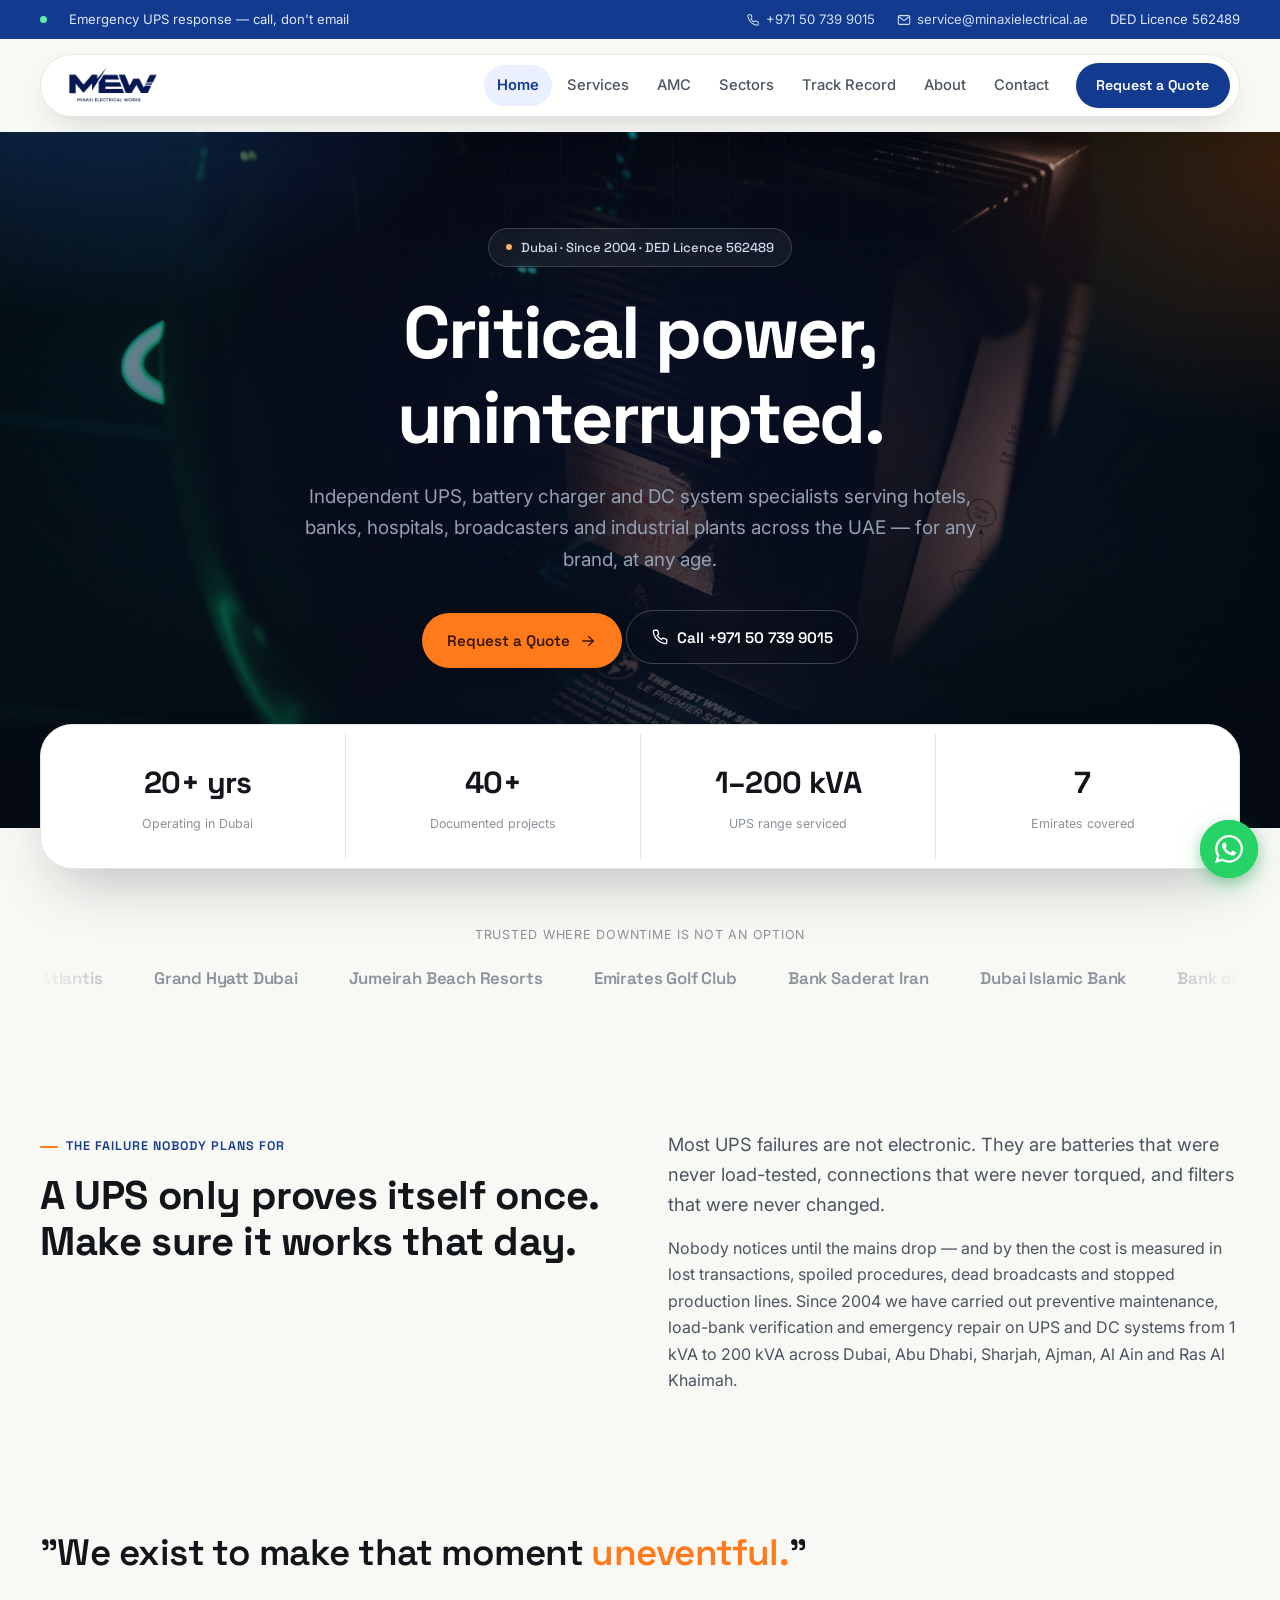
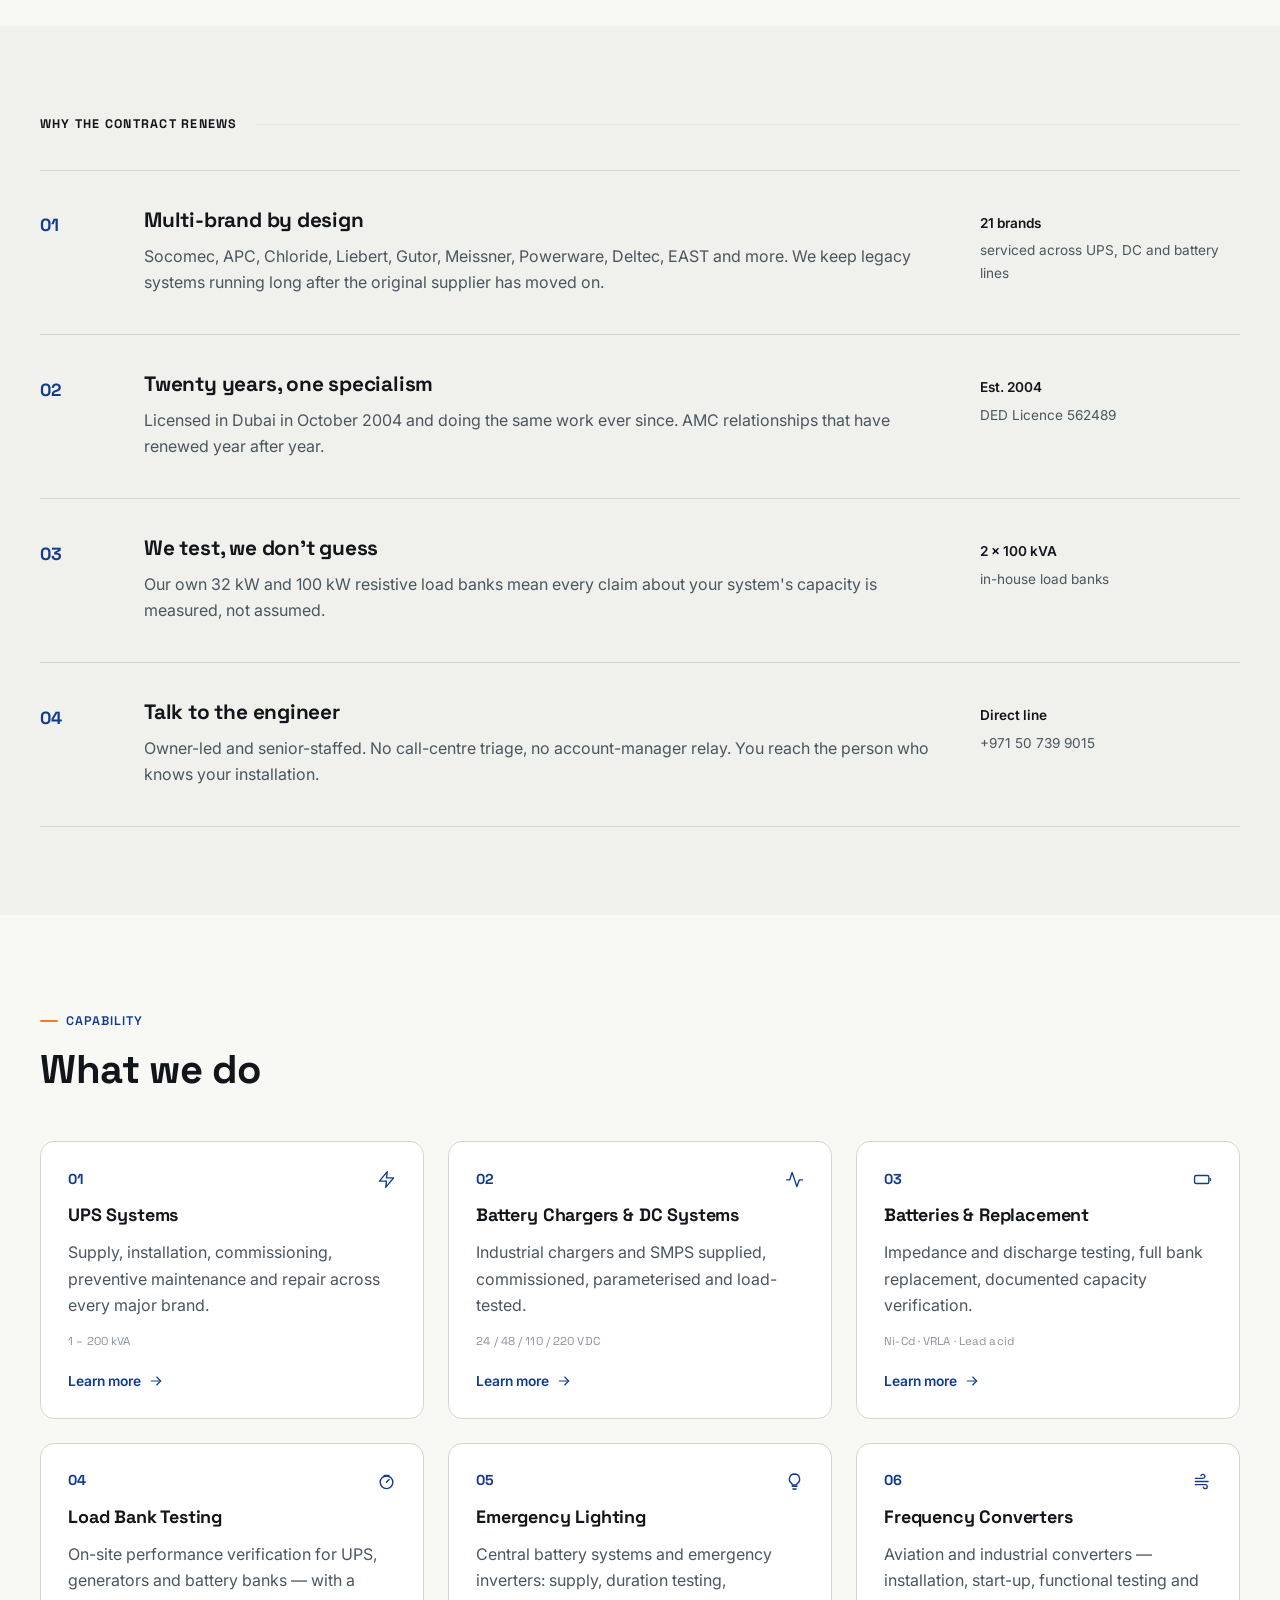
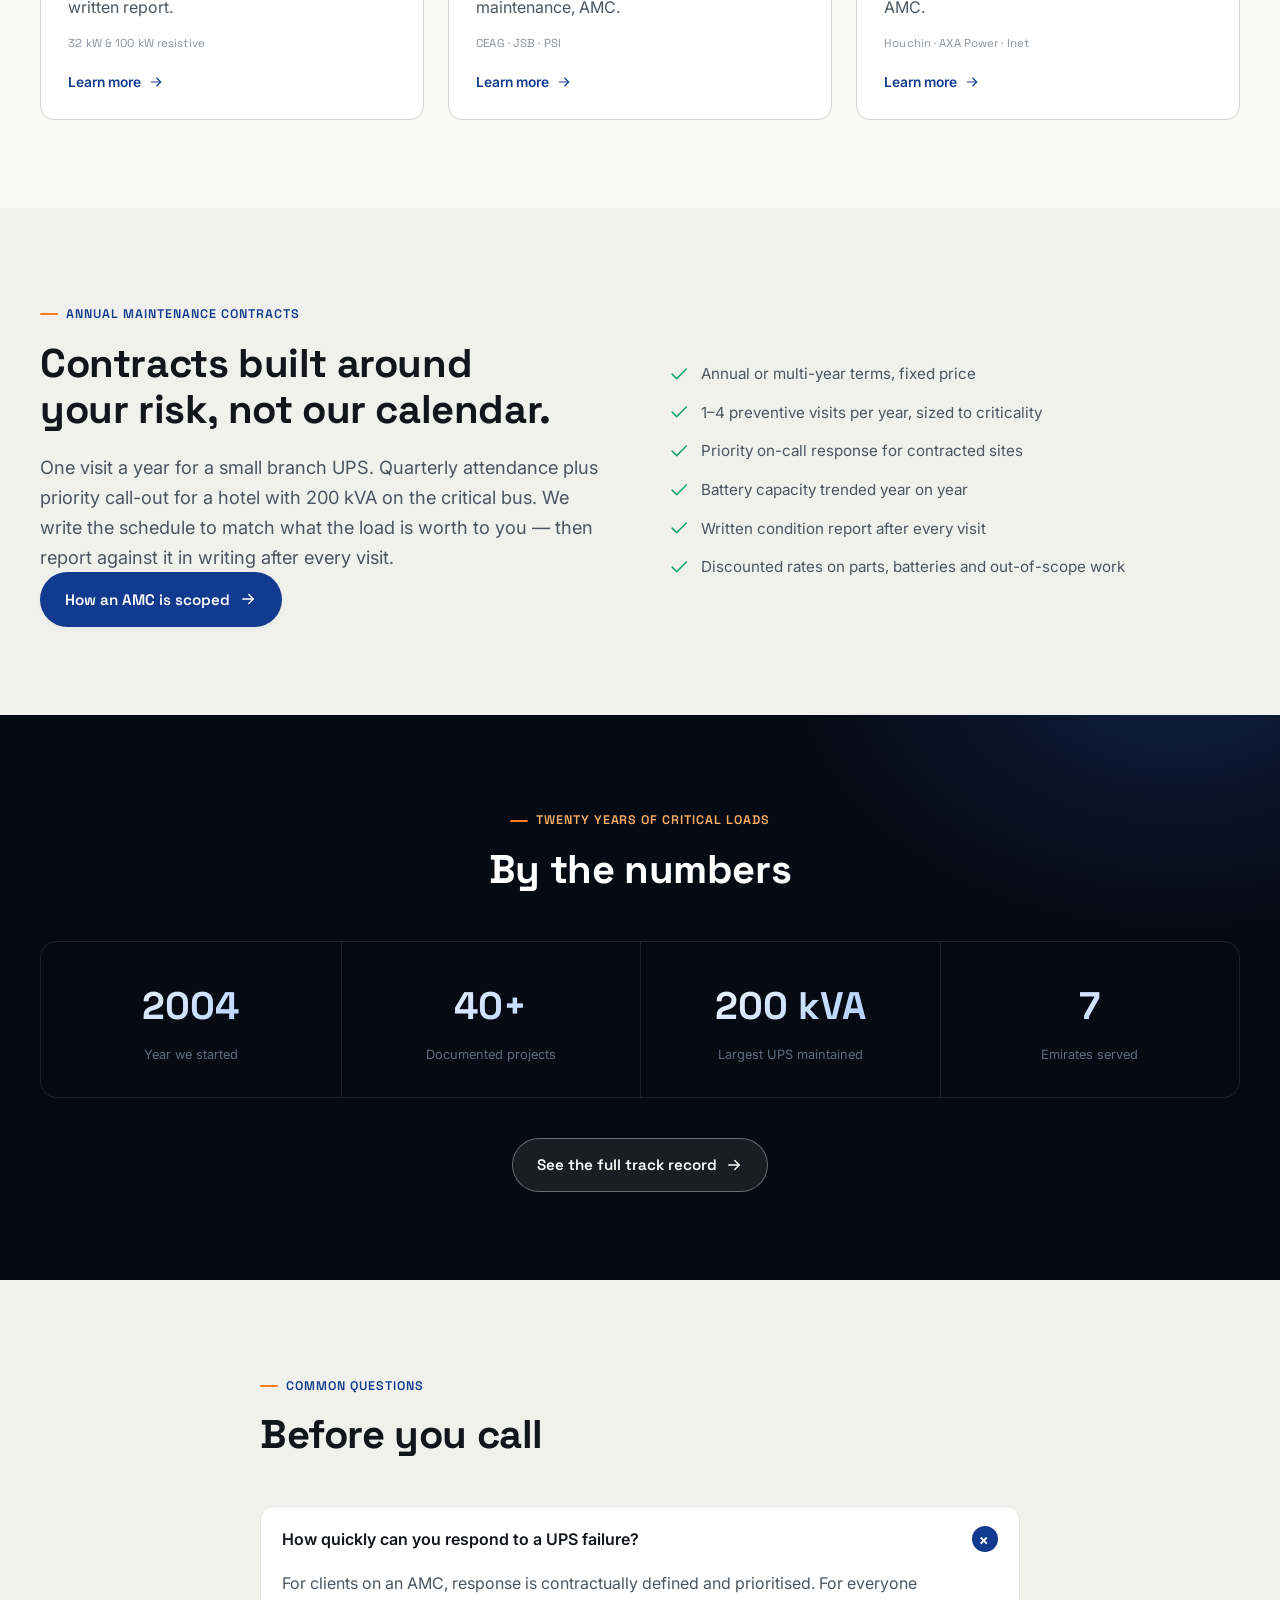
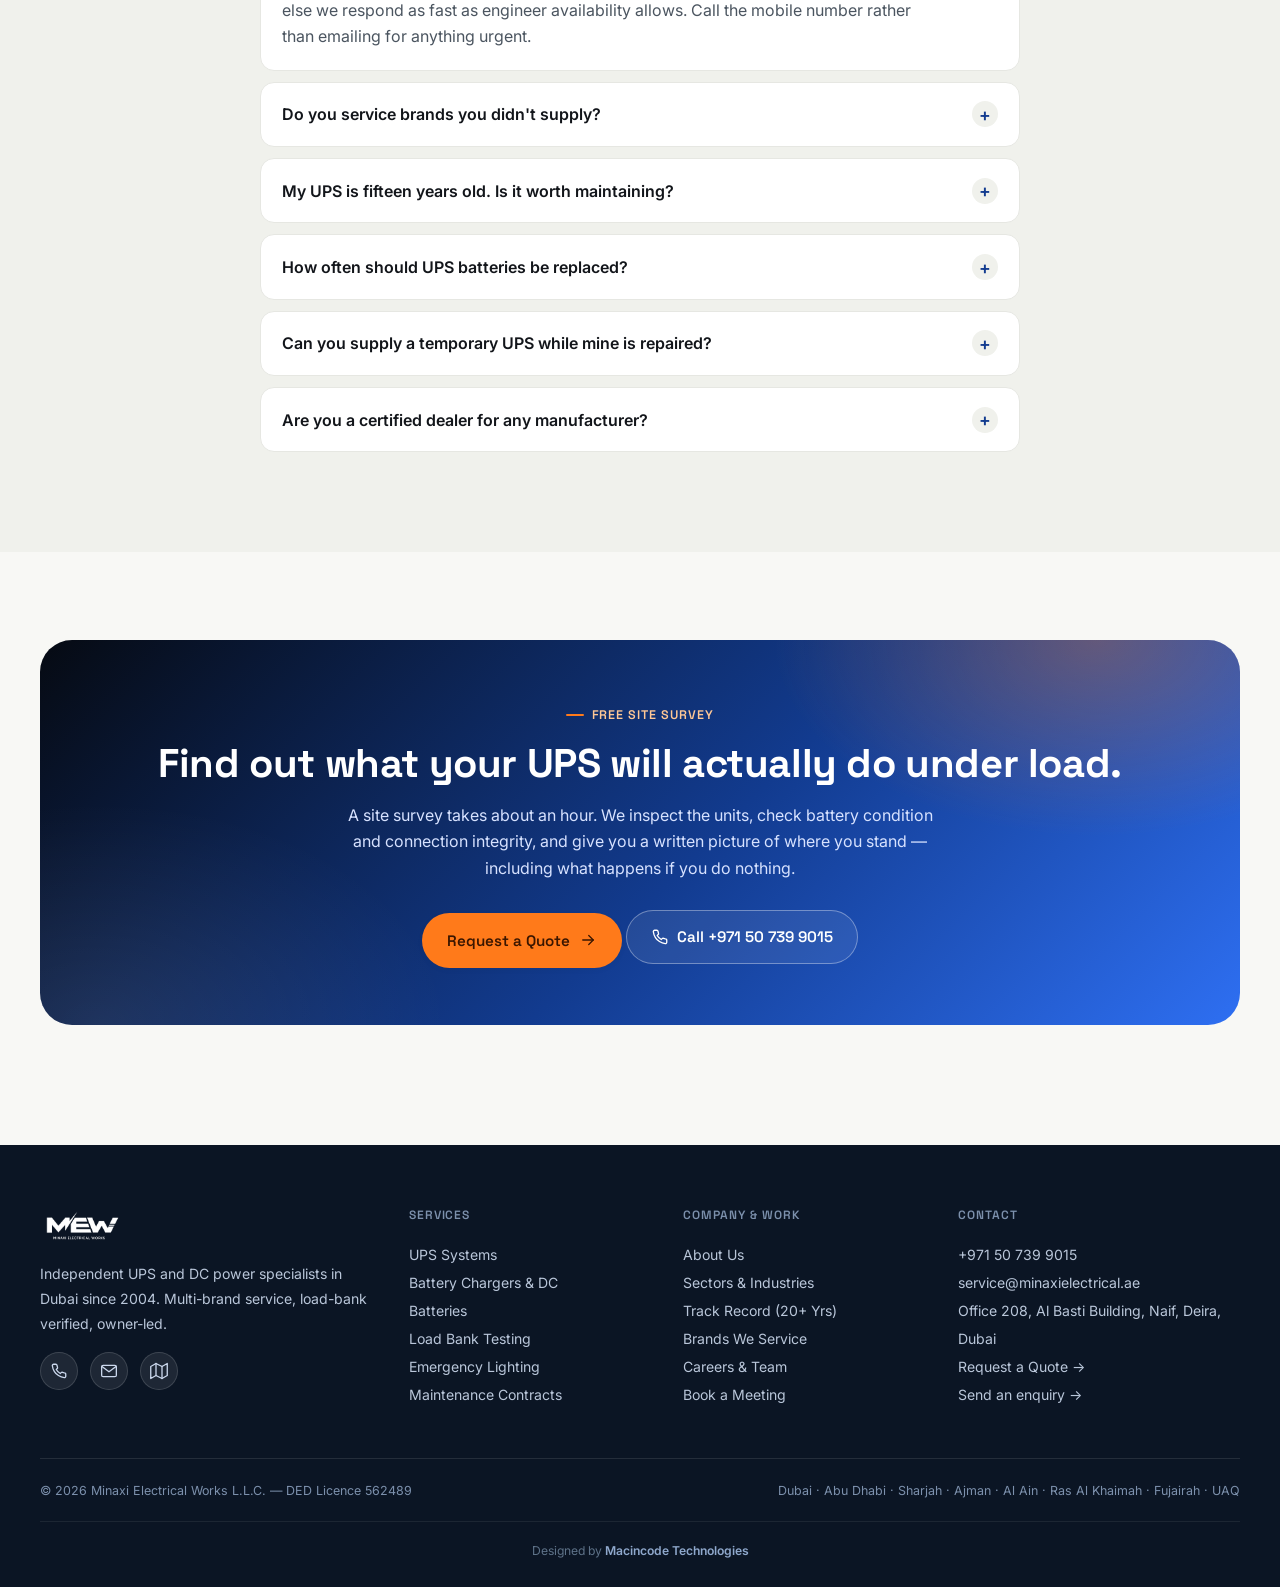
==== commit 4e0d0546: "Logo update" ====
--- a/index.html
+++ b/index.html
@@ -37,14 +37,14 @@
 <meta name="google-site-verification" content="GSC_VERIFICATION_KEY_PLACEHOLDER">
 <meta name="theme-color" content="#123B8F" media="(prefers-color-scheme: light)">
 <meta name="theme-color" content="#060A12" media="(prefers-color-scheme: dark)">
-<link rel="icon" type="image/svg+xml" href="assets/favicon-minaxi.svg">
+<link rel="icon" type="image/svg+xml" href="assets/favicon.svg?v=2">
 <link rel="apple-touch-icon" href="assets/logo.png">
 
 <!-- Fonts & Performance Preconnect -->
 <link rel="preconnect" href="https://fonts.googleapis.com">
 <link rel="preconnect" href="https://fonts.gstatic.com" crossorigin>
 <link href="https://fonts.googleapis.com/css2?family=Space+Grotesk:wght@500;600;700&family=Inter:wght@400;500;600;700&display=swap" rel="stylesheet">
-<link rel="stylesheet" href="css/site.css">
+<link rel="stylesheet" href="css/style.css?v=6">
 
 <!-- Schema.org Structured Data (LocalBusiness, WebSite, FAQPage) -->
 <script type="application/ld+json">
@@ -187,8 +187,8 @@
   <div class="container">
     <a class="brand" href="index.html" aria-label="Minaxi Electrical Works Home">
       <picture>
-        <source srcset="assets/logo-white.png" media="(prefers-color-scheme: dark)">
-        <img class="brand-logo" src="assets/logo.png" alt="Minaxi Electrical Works L.L.C." width="140" height="42">
+        <source srcset="assets/logo-white.png?v=2" media="(prefers-color-scheme: dark)">
+        <img class="brand-logo" src="assets/logo.png?v=2" alt="Minaxi Electrical Works L.L.C." width="140" height="42">
       </picture>
     </a>
     <button class="menu-toggle" id="menuToggle" aria-expanded="false" aria-label="Toggle navigation menu"><i class="icon" data-icon="menu"></i></button>
@@ -453,7 +453,7 @@
     <div class="fgrid">
       <div>
         <div class="foot-brand">
-          <img class="foot-logo" src="assets/logo-white.png" alt="Minaxi Electrical Works L.L.C." width="140" height="42">
+          <img class="foot-logo" src="assets/logo-white.png?v=2" alt="Minaxi Electrical Works L.L.C." width="140" height="42">
         </div>
         <p>Independent UPS and DC power specialists in Dubai since 2004. Multi-brand service, load-bank verified, owner-led.</p>
         <div class="social-list">
@@ -503,12 +503,40 @@
   </div>
 </footer>
 
+<div class="modal-overlay" id="surveyModal" aria-hidden="true">
+  <div class="modal-panel" role="dialog" aria-modal="true" aria-labelledby="surveyModalTitle">
+    <button class="modal-close" id="surveyModalClose" aria-label="Close dialog">&times;</button>
+    <span class="eyebrow">Site Survey</span>
+    <h3 id="surveyModalTitle" class="h3" style="font-size:1.5rem;margin-top:.6rem">Request a site survey</h3>
+    <p class="muted" style="margin-top:.5rem">Takes about a minute. We usually call back within one working day.</p>
+    <form class="enquiry" id="surveyForm" novalidate style="margin-top:1.4rem">
+      <div class="row2">
+        <div class="field"><label for="sv-name">Name *</label><input id="sv-name" name="name" required></div>
+        <div class="field"><label for="sv-company">Company</label><input id="sv-company" name="company"></div>
+      </div>
+      <div class="row2">
+        <div class="field"><label for="sv-phone">Phone *</label><input id="sv-phone" name="phone" type="tel" required></div>
+        <div class="field"><label for="sv-email">Email *</label><input id="sv-email" name="email" type="email" required></div>
+      </div>
+      <div class="row2">
+        <div class="field"><label for="sv-emirate">Site location</label>
+          <select id="sv-emirate" name="emirate"><option>Dubai</option><option>Abu Dhabi</option><option>Sharjah</option><option>Ajman</option><option>Al Ain</option><option>Ras Al Khaimah</option><option>Fujairah</option><option>Umm Al Quwain</option></select>
+        </div>
+        <div class="field"><label for="sv-date">Preferred date</label><input id="sv-date" name="date" type="date"></div>
+      </div>
+      <div class="field"><label for="sv-equip">What needs surveying?</label><textarea id="sv-equip" name="details" placeholder="e.g. 20 kVA Socomec UPS, installed ~2012, showing low battery alarms"></textarea></div>
+      <div><button class="btn btn-primary btn-block" type="submit">Send request <i class="icon icon-r" data-icon="arrow-right" style="width:18px;height:18px"></i></button></div>
+      <p class="formnote">We reply within one working day. For anything urgent, call <a href="tel:+971507399015" style="color:var(--brand);font-weight:600">+971 50 739 9015</a> instead.</p>
+    </form>
+  </div>
+</div>
+
 <a class="whatsapp-fab" href="https://wa.me/971507399015?text=Hi%20Minaxi%2C%20I%27d%20like%20to%20ask%20about%20a%20UPS%2FDC%20system." target="_blank" rel="noopener noreferrer" aria-label="Chat with us on WhatsApp">
   <span class="wa-ring" aria-hidden="true"></span>
   <svg viewBox="0 0 24 24" fill="#fff" aria-hidden="true"><path d="M17.472 14.382c-.297-.149-1.758-.867-2.03-.967-.273-.099-.471-.148-.67.15-.197.297-.767.966-.94 1.164-.173.199-.347.223-.644.075-.297-.15-1.255-.463-2.39-1.475-.883-.788-1.48-1.761-1.653-2.059-.173-.297-.018-.458.13-.606.134-.133.298-.347.446-.52.149-.174.198-.298.298-.497.099-.198.05-.371-.025-.52-.075-.149-.669-1.612-.916-2.207-.242-.579-.487-.5-.669-.51-.173-.008-.371-.01-.57-.01-.198 0-.52.074-.792.372-.272.297-1.04 1.016-1.04 2.479 0 1.462 1.065 2.875 1.213 3.074.149.198 2.096 3.2 5.077 4.487.709.306 1.262.489 1.694.625.712.227 1.36.195 1.871.118.571-.085 1.758-.719 2.006-1.413.248-.694.248-1.289.173-1.413-.074-.124-.272-.198-.57-.347m-5.421 7.403h-.004a9.87 9.87 0 0 1-5.031-1.378l-.361-.214-3.741.982.998-3.648-.235-.374a9.86 9.86 0 0 1-1.51-5.26c.001-5.45 4.436-9.884 9.888-9.884 2.64 0 5.122 1.03 6.988 2.898a9.825 9.825 0 0 1 2.893 6.994c-.003 5.45-4.437 9.884-9.885 9.884M20.52 3.449C18.24 1.245 15.24 0 12.045 0 5.463 0 .104 5.36.101 11.943c0 2.105.549 4.16 1.595 5.985L0 24l6.335-1.652a11.882 11.882 0 0 0 5.71 1.447h.005c6.585 0 11.946-5.363 11.949-11.945a11.86 11.86 0 0 0-3.48-8.401"/></svg>
 </a>
 
-<script src="js/icon-set.js" defer></script>
-<script src="js/site.js" defer></script>
+<script src="js/icons.js?v=2" defer></script>
+<script src="js/main.js?v=2" defer></script>
 </body>
 </html>
--- a/css/style.css
+++ b/css/style.css
@@ -0,0 +1,893 @@
+/* ==========================================================================
+   Minaxi Electrical Works — design system
+   ========================================================================== */
+
+:root{
+  --bg:#F8F8F5;
+  --surface:#FFFFFF;
+  --surface-2:#F0F1EC;
+  --ink:#12151A;
+  --ink-2:#4B5560;
+  --ink-3:#8A929B;
+  --line:#E6E7E2;
+  --line-strong:#D3D5CE;
+
+  --brand:#123B8F;
+  --brand-2:#2E6FF2;
+  --brand-ink:#EAF0FF;
+  --accent:#FF7A1A;
+  --accent-2:#FFB067;
+  --accent-ink:#3A1600;
+  --good:#1FA971;
+  --good-ink:#E6F7EF;
+
+  --shadow-sm:0 2px 10px -4px rgba(18,21,26,.10);
+  --shadow-md:0 14px 34px -14px rgba(18,21,26,.20);
+  --shadow-lg:0 28px 60px -20px rgba(18,21,26,.28);
+
+  --radius-tag:6px;
+  --radius-sm:8px;
+  --radius-md:14px;
+  --radius-lg:16px;
+  --radius-xl:32px;
+  --radius-pill:999px;
+
+  --dark-bg:#060A12;
+  --dark-surface:#0F1621;
+  --dark-line:rgba(255,255,255,.10);
+  --dark-ink-2:#93A1B4;
+  --dark-ink-3:#5E6C80;
+
+  --container:1200px;
+  color-scheme: light;
+}
+
+@media (prefers-color-scheme: dark){
+  :root{
+    --bg:#0B0D10;
+    --surface:#13161B;
+    --surface-2:#191D23;
+    --ink:#EEF0F2;
+    --ink-2:#AEB6BF;
+    --ink-3:#7A828C;
+    --line:rgba(255,255,255,.10);
+    --line-strong:rgba(255,255,255,.16);
+
+    --brand:#5B8DEF;
+    --brand-2:#7FA8FF;
+    --brand-ink:#101A2E;
+    --accent:#FF9147;
+    --accent-2:#FFB067;
+    --accent-ink:#2A1200;
+    --good:#3FD08C;
+    --good-ink:#0E251B;
+
+    --shadow-sm:0 2px 10px -4px rgba(0,0,0,.5);
+    --shadow-md:0 14px 34px -14px rgba(0,0,0,.6);
+    --shadow-lg:0 28px 60px -20px rgba(0,0,0,.7);
+    color-scheme: dark;
+  }
+}
+
+*,*::before,*::after{box-sizing:border-box}
+html{scroll-behavior:smooth}
+body{
+  margin:0;
+  background:var(--bg);
+  color:var(--ink);
+  font-family:"Inter",-apple-system,BlinkMacSystemFont,"Segoe UI",Helvetica,Arial,sans-serif;
+  font-size:16px;
+  line-height:1.65;
+  -webkit-font-smoothing:antialiased;
+  text-rendering:optimizeLegibility;
+}
+img,svg{display:block;max-width:100%}
+a{color:inherit}
+ul{margin:0;padding:0;list-style:none}
+button{font:inherit}
+h1,h2,h3,h4{
+  font-family:"Space Grotesk",-apple-system,BlinkMacSystemFont,sans-serif;
+  margin:0;
+  color:var(--ink);
+  line-height:1.15;
+  letter-spacing:-.01em;
+  text-wrap:balance;
+}
+p{margin:0}
+:focus-visible{outline:2px solid var(--brand-2);outline-offset:3px;border-radius:4px}
+
+.container{width:min(var(--container), 100% - 2.5rem);margin-inline:auto}
+.container-narrow{width:min(760px, 100% - 2.5rem);margin-inline:auto}
+
+/* ---------- type helpers ---------- */
+.eyebrow{
+  display:inline-flex;align-items:center;gap:.5rem;
+  font-family:"Space Grotesk",sans-serif;font-weight:600;font-size:.78rem;
+  letter-spacing:.08em;text-transform:uppercase;color:var(--brand);
+}
+:root:not([data-x]) .eyebrow::before{content:"";width:18px;height:2px;background:var(--accent);display:inline-block;border-radius:2px}
+.lede{font-size:1.14rem;color:var(--ink-2);max-width:60ch}
+.h1{font-size:clamp(2.3rem,5vw,3.6rem);font-weight:700}
+.h1-xl{font-size:clamp(2.6rem,6.2vw,4.6rem);font-weight:800;letter-spacing:-.035em}
+.h2{font-size:clamp(1.7rem,3.4vw,2.5rem);font-weight:700}
+.h3{font-size:1.2rem;font-weight:700}
+.muted{color:var(--ink-2)}
+.faint{color:var(--ink-3)}
+.center{text-align:center;margin-inline:auto}
+
+/* ---------- layout rhythm ---------- */
+section{padding:5.5rem 0}
+section.tight{padding:3rem 0}
+.section-head{max-width:64ch;margin-bottom:3rem}
+.section-head.center{text-align:center;margin-inline:auto}
+
+.grid{display:grid;gap:1.5rem}
+.grid-2{grid-template-columns:repeat(2,1fr)}
+.grid-3{grid-template-columns:repeat(3,1fr)}
+.grid-4{grid-template-columns:repeat(4,1fr)}
+.grid-5{grid-template-columns:repeat(5,1fr)}
+.stack{display:flex;flex-direction:column;gap:1rem}
+.cluster{display:flex;flex-wrap:wrap;gap:.6rem;align-items:center}
+
+/* ---------- buttons ---------- */
+.btn{
+  display:inline-flex;align-items:center;justify-content:center;gap:.55rem;
+  font-family:"Space Grotesk",sans-serif;font-weight:600;font-size:.95rem;
+  padding:.85rem 1.5rem;border-radius:var(--radius-pill);
+  border:1px solid transparent;cursor:pointer;text-decoration:none;
+  transition:transform .16s ease,box-shadow .16s ease,background .16s ease,color .16s ease,border-color .16s ease;
+  white-space:nowrap;position:relative;overflow:hidden;
+}
+.btn-primary::after,.btn-accent::after{
+  content:"";position:absolute;top:0;left:-75%;width:45%;height:100%;
+  background:linear-gradient(120deg,transparent,rgba(255,255,255,.4),transparent);
+  transform:skewX(-18deg);transition:left .55s ease;
+}
+.btn-primary:hover::after,.btn-accent:hover::after{left:130%}
+@media (prefers-reduced-motion: reduce){.btn-primary::after,.btn-accent::after{display:none}}
+.btn-primary{background:var(--brand);color:#fff;box-shadow:var(--shadow-sm)}
+.btn-primary:hover{transform:translateY(-2px);box-shadow:var(--shadow-md);background:var(--brand-2)}
+.btn-accent{background:var(--accent);color:var(--accent-ink);box-shadow:var(--shadow-sm)}
+.btn-accent:hover{transform:translateY(-2px);box-shadow:var(--shadow-md);background:var(--accent-2)}
+.btn-ghost{background:transparent;color:var(--ink);border-color:var(--line-strong)}
+.btn-ghost:hover{border-color:var(--brand);color:var(--brand)}
+.btn-ghost-invert{background:rgba(255,255,255,.08);color:#fff;border-color:rgba(255,255,255,.35)}
+.btn-ghost-invert:hover{background:rgba(255,255,255,.16);border-color:#fff}
+.btn-sm{padding:.6rem 1.05rem;font-size:.85rem}
+.btn-block{width:100%}
+.icon-r{transition:transform .16s ease}
+.btn:hover .icon-r{transform:translateX(3px)}
+
+/* ---------- icon ---------- */
+.icon{width:22px;height:22px;flex:none;display:inline-block}
+.icon svg{width:100%;height:100%}
+.icon-badge{
+  width:52px;height:52px;border-radius:18px;
+  display:flex;align-items:center;justify-content:center;flex:none;
+  background:linear-gradient(160deg, var(--brand-ink), color-mix(in srgb, var(--brand-ink) 40%, var(--surface)));
+  color:var(--brand);border:1px solid color-mix(in srgb, var(--brand) 14%, transparent);
+}
+.icon-badge .icon{width:26px;height:26px}
+.icon-badge.accent{
+  background:linear-gradient(160deg,#FFE9D6, color-mix(in srgb, #FFE9D6 40%, var(--surface)));
+  color:var(--accent);border-color:color-mix(in srgb, var(--accent) 18%, transparent);
+}
+@media (prefers-color-scheme: dark){
+  .icon-badge.accent{background:linear-gradient(160deg,#3A2311,#241708)}
+}
+
+/* ---------- top bar ---------- */
+.topbar{background:var(--brand);color:#DCE7FF;font-size:.82rem}
+.topbar .container{display:flex;flex-wrap:wrap;gap:.4rem 1.5rem;align-items:center;justify-content:space-between;padding:.55rem 0}
+.topbar a{text-decoration:none;display:inline-flex;align-items:center;gap:.4rem;opacity:.95}
+.topbar a:hover{opacity:1;text-decoration:underline}
+.topbar .tb-l,.topbar .tb-r{display:flex;flex-wrap:wrap;gap:.4rem 1.35rem;align-items:center}
+.pulse-dot{width:7px;height:7px;border-radius:50%;background:#5CF0A6;display:inline-block;box-shadow:0 0 0 0 rgba(92,240,166,.6);animation:pulse 2.4s ease-out infinite}
+@keyframes pulse{0%{box-shadow:0 0 0 0 rgba(92,240,166,.55)}70%{box-shadow:0 0 0 8px rgba(92,240,166,0)}100%{box-shadow:0 0 0 0 rgba(92,240,166,0)}}
+@media (prefers-reduced-motion: reduce){.pulse-dot{animation:none}}
+@media (max-width:640px){.topbar .tb-r span{display:none}}
+
+/* ---------- header ---------- */
+header.site{
+  position:sticky;top:0;z-index:50;
+  padding:.9rem 0;
+}
+header.site .container{
+  position:relative;
+  display:flex;align-items:center;gap:1.5rem;
+  padding:.6rem .65rem .6rem 1.3rem;
+  border-radius:var(--radius-pill);
+  box-shadow:var(--shadow-md);
+}
+header.site .container::before{
+  content:"";position:absolute;inset:0;z-index:-1;border-radius:inherit;
+  background:color-mix(in srgb, var(--surface) 90%, transparent);
+  border:1px solid var(--line);
+  backdrop-filter:blur(18px);-webkit-backdrop-filter:blur(18px);
+}
+.brand{display:flex;align-items:center;gap:.7rem;text-decoration:none}
+.brand picture{display:inline-flex;align-items:center}
+.brand-logo{height:42px;width:auto;display:block;transition:opacity .2s ease}
+
+nav.main{margin-left:auto;display:flex;gap:.15rem;align-items:center}
+nav.main a:not(.btn){
+  font-size:.92rem;font-weight:500;color:var(--ink-2);text-decoration:none;
+  padding:.55rem .8rem;border-radius:var(--radius-pill);position:relative;transition:color .15s ease,background .15s ease;
+}
+nav.main a:not(.btn):hover{color:var(--ink);background:var(--surface-2)}
+nav.main a:not(.btn)[aria-current="page"]{color:var(--brand);font-weight:600;background:var(--brand-ink)}
+
+nav.main .header-cta,
+nav.main a.btn{
+  margin-left:.75rem;flex:none;
+  padding:.6rem 1.2rem;font-size:.88rem;
+  text-decoration:none;
+}
+nav.main a.btn-primary,
+nav.main .header-cta.btn-primary{
+  background:var(--brand) !important;
+  color:#ffffff !important;
+}
+nav.main a.btn-primary:hover,
+nav.main .header-cta.btn-primary:hover{
+  background:var(--brand-2) !important;
+  color:#ffffff !important;
+  transform:translateY(-2px);
+  box-shadow:var(--shadow-md);
+}
+nav.main a.btn-primary:active,
+nav.main .header-cta.btn-primary:active{
+  background:var(--brand) !important;
+  color:#ffffff !important;
+  transform:translateY(0);
+  box-shadow:var(--shadow-sm);
+}
+
+.menu-toggle{display:none;margin-left:auto;background:none;border:1px solid var(--line-strong);border-radius:var(--radius-sm);padding:.5rem;color:var(--ink)}
+
+@media (max-width:980px){
+  nav.main{
+    position:fixed;inset:96px 0 0 0;background:var(--bg);flex-direction:column;align-items:stretch;
+    padding:1rem 1.25rem;gap:.2rem;transform:translateY(-8px);opacity:0;pointer-events:none;transition:opacity .18s ease, transform .18s ease;
+    overflow-y:auto;
+  }
+  nav.main.open{opacity:1;transform:translateY(0);pointer-events:auto}
+  nav.main a:not(.btn){padding:.9rem .5rem;border-radius:8px;font-size:1rem;border-bottom:1px solid var(--line)}
+  nav.main .header-cta{display:inline-flex;margin:.9rem 0 0;width:100%;border-bottom:0}
+  .menu-toggle{display:inline-flex}
+}
+@media (min-width:981px){.menu-toggle{display:none}}
+
+/* ---------- badge pill ---------- */
+.badge-pill{
+  display:inline-flex;align-items:center;gap:.6rem;
+  padding:.5rem 1.05rem;border-radius:var(--radius-pill);
+  background:rgba(255,255,255,.06);border:1px solid rgba(255,255,255,.16);
+  color:#CBD8ED;font-size:.82rem;font-weight:500;font-family:"Space Grotesk",sans-serif;
+  backdrop-filter:blur(6px);
+}
+.badge-pill .dot{width:6px;height:6px;border-radius:50%;background:var(--accent-2);flex:none;animation:pulseAmber 2.4s ease-out infinite}
+@keyframes pulseAmber{0%{box-shadow:0 0 0 0 rgba(255,145,71,.55)}70%{box-shadow:0 0 0 8px rgba(255,145,71,0)}100%{box-shadow:0 0 0 0 rgba(255,145,71,0)}}
+@media (prefers-reduced-motion: reduce){.badge-pill .dot{animation:none}}
+
+/* ---------- hero (dark) ---------- */
+.hero-dark{position:relative;overflow:hidden;background:var(--dark-bg);padding:6rem 0 10rem;isolation:isolate}
+.hero-photo{
+  position:absolute;inset:0;z-index:0;pointer-events:none;
+  background-image:
+    radial-gradient(60% 55% at 50% 36%, rgba(9,17,40,.78) 0%, rgba(9,17,40,.4) 65%, rgba(9,17,40,.15) 100%),
+    linear-gradient(180deg, rgba(9,17,40,.1) 0%, rgba(9,17,40,.35) 62%, var(--dark-bg) 100%),
+    url("../assets/img/hero-datacenter.jpg");
+  background-size:cover;background-position:center 35%;
+}
+.hero-mesh{
+  position:absolute;inset:-10%;z-index:0;pointer-events:none;
+  background:
+    radial-gradient(760px 520px at 12% -8%, rgba(46,111,242,.38), transparent 62%),
+    radial-gradient(620px 460px at 92% 12%, rgba(255,122,26,.20), transparent 60%),
+    radial-gradient(900px 620px at 50% 115%, rgba(46,111,242,.16), transparent 65%);
+  animation:meshDrift 22s ease-in-out infinite alternate;
+}
+@keyframes meshDrift{
+  0%{transform:translate(0,0) scale(1)}
+  100%{transform:translate(1.5%,2.5%) scale(1.04)}
+}
+@media (prefers-reduced-motion: reduce){.hero-mesh{animation:none}}
+.hero-lines{
+  position:absolute;inset:0;z-index:0;pointer-events:none;opacity:.5;
+  background-image:linear-gradient(rgba(255,255,255,.05) 1px,transparent 1px),linear-gradient(90deg,rgba(255,255,255,.05) 1px,transparent 1px);
+  background-size:56px 56px;
+  -webkit-mask-image:radial-gradient(700px 480px at 50% 0%, #000, transparent 75%);
+  mask-image:radial-gradient(700px 480px at 50% 0%, #000, transparent 75%);
+}
+.hero-dark .container{position:relative;z-index:1}
+.hero-inner{max-width:820px;margin-inline:auto;text-align:center}
+.hero-inner h1{color:#fff;margin:1.5rem 0 1.3rem}
+.hero-inner .lede{color:var(--dark-ink-2);margin-inline:auto;font-size:1.18rem}
+.hero-inner .cta-row{justify-content:center;margin-top:2.2rem}
+.hero-dark .btn-ghost{border-color:rgba(255,255,255,.22);color:#fff}
+.hero-dark .btn-ghost:hover{border-color:#fff;background:rgba(255,255,255,.06)}
+
+.hero-float-wrap{position:relative;z-index:2;margin-top:-6.5rem}
+.hero-float-card{
+  background:var(--surface);border:1px solid var(--line);border-radius:var(--radius-xl);
+  padding:.6rem;box-shadow:var(--shadow-lg);
+  display:grid;grid-template-columns:repeat(4,1fr);
+}
+.hf-tile{padding:1.5rem 1.3rem;text-align:center;border-left:1px solid var(--line)}
+.hf-tile:first-child{border-left:0}
+.hf-tile b{display:block;font-family:"Space Grotesk";font-weight:800;font-size:clamp(1.4rem,2.6vw,1.9rem);letter-spacing:-.02em}
+.hf-tile span{display:block;margin-top:.35rem;font-size:.78rem;color:var(--ink-3)}
+
+@media (max-width:860px){
+  .hero-dark{padding:4.5rem 0 7rem}
+  .hero-float-wrap{margin-top:-4.5rem}
+  .hero-float-card{grid-template-columns:repeat(2,1fr)}
+  .hf-tile:nth-child(3){border-left:0}
+}
+@media (max-width:480px){
+  .hero-float-card{grid-template-columns:1fr}
+  .hf-tile{border-left:0!important;border-top:1px solid var(--line)}
+  .hf-tile:first-child{border-top:0}
+}
+
+/* ---------- logo strip ---------- */
+.strip-label{font-size:.78rem;letter-spacing:.06em;text-transform:uppercase;color:var(--ink-3);margin-bottom:1.2rem;text-align:center}
+.chip-row{display:flex;flex-wrap:wrap;gap:.5rem;justify-content:center}
+.chip{
+  font-family:"Space Grotesk",sans-serif;font-size:.78rem;padding:.45rem .75rem;border:1px solid var(--line);border-radius:var(--radius-tag);
+  color:var(--ink-2);background:var(--surface);letter-spacing:.01em;
+}
+.chip.on{border-color:var(--accent);color:var(--accent-ink);background:#FFE9D6;font-weight:600}
+@media (prefers-color-scheme: dark){.chip.on{background:#3A2311;color:var(--accent-2)}}
+
+/* ---------- marquee ---------- */
+.marquee{
+  overflow:hidden;
+  -webkit-mask-image:linear-gradient(90deg,transparent,#000 10%,#000 90%,transparent);
+  mask-image:linear-gradient(90deg,transparent,#000 10%,#000 90%,transparent);
+}
+.marquee-track{display:flex;width:max-content;gap:3.2rem;animation:marquee 34s linear infinite}
+.marquee:hover .marquee-track{animation-play-state:paused}
+.marquee-track .m-item{
+  font-family:"Space Grotesk",sans-serif;font-weight:600;font-size:1.05rem;color:var(--ink-3);
+  white-space:nowrap;display:flex;align-items:center;letter-spacing:-.01em;
+}
+@keyframes marquee{from{transform:translateX(0)}to{transform:translateX(-50%)}}
+@media (prefers-reduced-motion: reduce){.marquee-track{animation:none}}
+
+/* ---------- bento ---------- */
+.bento{display:grid;grid-template-columns:repeat(4,1fr);gap:1.25rem}
+.bento-lg{grid-column:span 2}
+@media (max-width:980px){.bento{grid-template-columns:repeat(2,1fr)}}
+@media (max-width:560px){.bento{grid-template-columns:1fr}.bento-lg{grid-column:span 1}}
+
+/* ---------- rule label (section-marker alternative to eyebrow) ---------- */
+.rule-label{
+  display:flex;align-items:center;gap:1.1rem;color:var(--brand);
+  font-family:"Space Grotesk",sans-serif;font-size:.78rem;letter-spacing:.1em;text-transform:uppercase;
+  margin-bottom:2.2rem;font-weight:600;
+}
+.rule-label::after{content:"";flex:1;height:1px;background:var(--line)}
+.rule-label b{color:var(--ink);font-weight:700}
+
+/* ---------- index list (numbered rows — replaces generic icon-card grids) ---------- */
+.index-list{border-top:1px solid var(--line-strong)}
+.index-row{
+  display:grid;grid-template-columns:4.5rem minmax(0,1fr) minmax(0,26ch);gap:2rem;
+  padding:2.4rem 0;border-bottom:1px solid var(--line-strong);
+}
+.index-row .num{
+  font-family:"Space Grotesk",sans-serif;font-size:1.1rem;color:var(--brand);
+  font-weight:700;padding-top:.15rem;letter-spacing:-.02em;transition:color .2s ease, transform .2s ease;
+}
+.index-row:hover .num{color:var(--accent);transform:translateX(2px)}
+.index-row h3{font-size:1.3rem;margin-bottom:.6rem}
+.index-row .meta{font-size:.85rem;color:var(--ink-2);padding-top:.2rem}
+.index-row .meta strong{display:block;color:var(--ink);font-weight:600;margin-bottom:.3rem}
+@media (max-width:760px){
+  .index-row{grid-template-columns:3rem 1fr;padding:1.8rem 0}
+  .index-row .meta{grid-column:2;padding-top:.6rem}
+}
+.index-row.people-row{grid-template-columns:4.5rem minmax(0,1fr) 14ch;align-items:start}
+.index-row.people-row h3{font-size:1.15rem}
+.index-row.people-row p{margin-top:.4rem}
+@media (max-width:760px){
+  .index-row.people-row{grid-template-columns:3.2rem 1fr}
+  .index-row.people-row .meta{grid-column:2;padding-top:.5rem;text-align:left}
+  .index-row.people-row .meta strong{font-size:.78rem;letter-spacing:.06em;text-transform:uppercase;color:var(--brand)}
+}
+
+/* ---------- process timeline (replaces identical step cards) ---------- */
+.timeline{position:relative}
+.t-step{position:relative;padding:0 0 2.6rem 3.4rem;border-left:1px solid var(--line-strong);margin-left:1rem}
+.t-step:last-child{padding-bottom:0}
+.t-step .t-dot{
+  position:absolute;left:-1.05rem;top:0;width:2.1rem;height:2.1rem;border-radius:50%;
+  background:var(--surface);border:1.5px solid var(--brand);color:var(--brand);
+  display:flex;align-items:center;justify-content:center;
+  font-family:"Space Grotesk",sans-serif;font-size:.82rem;font-weight:700;
+}
+.t-step:last-child .t-dot{background:var(--brand);color:#fff}
+.t-step h3{font-size:1.08rem;margin-bottom:.4rem}
+.t-step p{color:var(--ink-2);font-size:.93rem;max-width:46ch}
+
+/* ---------- directory rows (sectors — replaces uniform card grid) ---------- */
+.directory{border-top:1px solid var(--line-strong)}
+.directory-row{
+  display:grid;grid-template-columns:minmax(0,220px) minmax(0,1fr);gap:2.5rem;
+  padding:2.6rem 0;border-bottom:1px solid var(--line-strong);
+}
+.sector-thumb{width:100%;aspect-ratio:4/3;object-fit:cover;border-radius:var(--radius-sm);margin-bottom:1rem;display:block;filter:saturate(.92)}
+.section-photo{width:100%;aspect-ratio:16/10;object-fit:cover;border-radius:var(--radius-md);margin-bottom:1.4rem;display:block;border:1px solid var(--line)}
+.directory-row .d-head .num{font-family:"Space Grotesk",sans-serif;font-size:.84rem;font-weight:700;color:var(--brand);display:block;margin-bottom:.6rem;letter-spacing:.02em}
+.directory-row .d-head h3{font-size:1.4rem}
+.directory-row .d-head .range{font-family:"Space Grotesk",sans-serif;font-size:.78rem;color:var(--accent);display:block;margin-top:.6rem}
+.directory-row .who{margin-top:1rem;font-size:.82rem;color:var(--ink-3);line-height:1.9;border-top:1px solid var(--line);padding-top:.9rem}
+@media (max-width:760px){.directory-row{grid-template-columns:1fr;gap:1rem}}
+
+/* ---------- pull quote ---------- */
+.pull-quote{
+  font-family:"Space Grotesk",sans-serif;font-weight:600;
+  font-size:clamp(1.5rem,3vw,2.3rem);line-height:1.32;letter-spacing:-.015em;color:var(--ink);
+}
+.pull-quote .accent-mark{color:var(--accent)}
+
+/* ---------- brand catalog rows ---------- */
+.catalog{border-top:1px solid var(--line-strong)}
+.catalog-row{display:grid;grid-template-columns:minmax(0,200px) minmax(0,1fr);gap:2rem;padding:2rem 0;border-bottom:1px solid var(--line-strong)}
+.catalog-row .cat-label{font-family:"Space Grotesk",sans-serif;font-size:.78rem;color:var(--ink-3);letter-spacing:.03em;padding-top:.3rem}
+.catalog-row .cat-label b{display:block;color:var(--ink);font-family:"Space Grotesk",sans-serif;font-size:1rem;font-weight:600;letter-spacing:-.01em;margin-bottom:.3rem}
+@media (max-width:700px){.catalog-row{grid-template-columns:1fr;gap:.9rem}}
+
+/* ---------- logo wall ---------- */
+.logo-wall{display:grid;grid-template-columns:repeat(4,1fr);gap:1px;background:var(--line-strong);border:1px solid var(--line-strong);border-radius:var(--radius-md);overflow:hidden}
+.logo-cell{
+  background:var(--surface);padding:1.5rem 1rem;display:flex;align-items:center;justify-content:center;text-align:center;
+  min-height:88px;transition:background .18s ease;
+}
+.logo-cell b{
+  font-family:"Space Grotesk",sans-serif;font-weight:600;font-size:.98rem;color:var(--ink-2);
+  letter-spacing:-.01em;transition:color .18s ease;
+}
+.logo-cell:hover{background:var(--surface-2)}
+.logo-cell:hover b{color:var(--ink)}
+.logo-cell.featured{background:var(--brand);grid-column:span 2}
+.logo-cell.featured b{color:#fff;font-size:1.05rem}
+.logo-cell.featured:hover{background:var(--brand-2)}
+.logo-cell .fx{display:block;font-size:.68rem;color:#CBD8ED;margin-top:.3rem;font-weight:500;letter-spacing:.02em}
+@media (max-width:760px){.logo-wall{grid-template-columns:repeat(2,1fr)}.logo-cell.featured{grid-column:span 2}}
+@media (max-width:460px){.logo-wall{grid-template-columns:1fr}.logo-cell.featured{grid-column:span 1}}
+
+.works-with{margin-top:.9rem;font-size:.85rem;color:var(--ink-3)}
+.works-with a{color:var(--brand);font-weight:600;text-decoration:none}
+.works-with a:hover{text-decoration:underline}
+
+/* ---------- credential grid (compliance data — replaces dense dt/dd list) ---------- */
+.credential-grid{display:grid;grid-template-columns:repeat(3,1fr);gap:1px;background:var(--line-strong);border:1px solid var(--line-strong);border-radius:var(--radius-md);overflow:hidden}
+.credential-tile{background:var(--surface);padding:1.5rem 1.4rem;transition:background .18s ease}
+.credential-tile:hover{background:var(--surface-2)}
+.credential-tile .label{font-size:.7rem;letter-spacing:.06em;text-transform:uppercase;color:var(--ink-3);display:block;margin-bottom:.5rem}
+.credential-tile .value{font-family:"Space Grotesk",sans-serif;font-weight:700;font-size:1.08rem;color:var(--ink);letter-spacing:-.01em}
+@media (max-width:760px){.credential-grid{grid-template-columns:repeat(2,1fr)}}
+@media (max-width:480px){.credential-grid{grid-template-columns:1fr}}
+
+.credential-tile.featured{
+  grid-column:span 2;display:flex;align-items:center;gap:1rem;
+  background:var(--brand);
+}
+.credential-tile.featured .icon-badge{background:rgba(255,255,255,.14);border-color:rgba(255,255,255,.25);color:#fff;flex:none}
+.credential-tile.featured .label{color:#BFD1F5;margin-bottom:.3rem}
+.credential-tile.featured .value{color:#fff}
+@media (max-width:480px){.credential-tile.featured{grid-column:span 1}}
+
+/* ---------- diagram frame (hand-drawn technical illustrations) ---------- */
+.diagram-frame{
+  background:
+    linear-gradient(var(--surface-2) 1px, transparent 1px),
+    linear-gradient(90deg, var(--surface-2) 1px, transparent 1px),
+    var(--surface);
+  background-size:22px 22px;
+  border:1px solid var(--line-strong);border-radius:var(--radius-sm);
+  padding:1.6rem;margin-bottom:1.4rem;display:flex;align-items:center;justify-content:center;
+  min-height:230px;
+}
+.diagram-frame svg{width:100%;max-width:360px;height:auto}
+
+/* ---------- spec panel (unifies a diagram + supporting content into one card) ---------- */
+.spec-panel{
+  background:var(--surface);border:1px solid var(--line);border-radius:var(--radius-lg);
+  padding:1.7rem;box-shadow:var(--shadow-sm);
+}
+.spec-panel .diagram-frame{border-color:var(--line);margin-bottom:0}
+.spec-panel .diagram-label{
+  font-family:"Space Grotesk",sans-serif;font-size:.68rem;letter-spacing:.09em;text-transform:uppercase;
+  color:var(--ink-3);margin-bottom:.9rem;display:flex;align-items:center;gap:.5rem;
+}
+.spec-panel .diagram-label::before{content:"";width:14px;height:2px;background:var(--accent);display:inline-block;border-radius:2px}
+.spec-panel .panel-divider{height:1px;background:var(--line);margin:1.5rem 0}
+.spec-panel .info-card{border:0;padding:0;background:transparent}
+.spec-panel .legend{display:flex;flex-direction:column;gap:.65rem}
+.spec-panel .legend li{display:flex;align-items:center;justify-content:space-between;font-size:.86rem;color:var(--ink-2)}
+.spec-panel .legend li b{color:var(--ink);font-family:"Space Grotesk",sans-serif;font-weight:600}
+.spec-panel .legend li span{display:flex;align-items:center;gap:.55rem}
+.spec-panel .legend .dot{width:8px;height:8px;border-radius:50%;flex:none}
+
+/* ---------- cards ---------- */
+.card{
+  background:var(--surface);border:1px solid var(--line);border-radius:var(--radius-lg);
+  padding:1.9rem;transition:transform .2s ease,box-shadow .2s ease,border-color .2s ease;
+}
+.card p{margin-top:.55rem}
+a.card{text-decoration:none;display:flex;flex-direction:column}
+.card.hoverable:hover,a.card:hover{transform:translateY(-5px);box-shadow:var(--shadow-lg);border-color:color-mix(in srgb, var(--brand) 30%, var(--line-strong))}
+.card .tag{font-family:"Space Grotesk",sans-serif;font-size:.72rem;letter-spacing:.06em;color:var(--brand);text-transform:uppercase}
+.card .go{margin-top:auto;padding-top:1.1rem;font-weight:600;font-size:.88rem;color:var(--brand);display:flex;align-items:center;gap:.4rem}
+
+/* ---------- service tile (compact quick-nav card, no icon bubbles) ---------- */
+.svc-tile{
+  background:var(--surface);border:1px solid var(--line-strong);border-radius:var(--radius-md);
+  padding:1.6rem 1.7rem;display:flex;flex-direction:column;gap:.85rem;text-decoration:none;
+  transition:transform .2s ease, box-shadow .2s ease, border-color .2s ease;
+}
+.svc-tile:hover{transform:translateY(-4px);box-shadow:var(--shadow-md);border-color:var(--brand)}
+.svc-tile .row{display:flex;align-items:center;justify-content:space-between}
+.svc-tile .num{
+  font-family:"Space Grotesk",sans-serif;
+  font-size:.9rem;
+  color:var(--brand);
+  font-weight:700;
+  letter-spacing:-.01em;
+  transition:color .2s ease;
+}
+.svc-tile:hover .num{color:var(--accent)}
+.svc-tile .row .icon{color:var(--brand);width:19px;height:19px;transition:transform .25s ease}
+.svc-tile:hover .row .icon{transform:scale(1.18) rotate(-4deg)}
+.svc-tile h3{font-size:1.12rem}
+.svc-tile .spec{font-family:"Space Grotesk",sans-serif;font-size:.72rem;color:var(--ink-3);letter-spacing:.01em}
+.svc-tile .go{margin-top:auto;padding-top:.3rem;font-weight:600;font-size:.86rem;color:var(--brand);display:flex;align-items:center;gap:.4rem}
+
+.feature-list{display:flex;flex-direction:column;gap:.85rem;margin-top:1.1rem}
+.feature-list li{display:flex;gap:.7rem;align-items:flex-start;color:var(--ink-2);font-size:.95rem}
+.feature-list li .icon{color:var(--good);margin-top:.1rem}
+
+/* ---------- band sections ---------- */
+.band{background:var(--surface-2)}
+.band-brand{background:var(--brand);color:#fff}
+.band-brand .eyebrow{color:var(--accent-2)}
+.band-brand .eyebrow::before{background:var(--accent-2)}
+.band-brand h2{color:#fff}
+.band-brand p{color:#C9D8FF}
+.band-brand .muted{color:#C9D8FF}
+
+/* ---------- stats ---------- */
+.stats-strip{display:grid;grid-template-columns:repeat(4,1fr);border:1px solid var(--line);border-radius:var(--radius-lg);overflow:hidden}
+.stats-strip .stat{padding:2rem 1.4rem;text-align:center;background:var(--surface);border-left:1px solid var(--line)}
+.stats-strip .stat:first-child{border-left:0}
+.stats-strip .stat b{display:block;font-family:"Space Grotesk";font-weight:800;font-size:clamp(1.8rem,3.6vw,2.4rem)}
+.stats-strip .stat span{display:block;margin-top:.4rem;font-size:.8rem;color:var(--ink-3)}
+
+/* ---------- dark section / dark stats ---------- */
+.section-dark{background:var(--dark-bg);position:relative;overflow:hidden}
+.section-dark::before{
+  content:"";position:absolute;inset:-10%;z-index:0;pointer-events:none;
+  background:radial-gradient(600px 420px at 85% 0%, rgba(46,111,242,.22), transparent 65%);
+  animation:meshDrift 20s ease-in-out infinite alternate;
+}
+@media (prefers-reduced-motion: reduce){.section-dark::before{animation:none}}
+.section-dark .container{position:relative;z-index:1}
+.section-dark .eyebrow{color:var(--accent-2)}
+.section-dark .eyebrow::before{background:var(--accent-2)}
+.section-dark .h2{color:#fff}
+.section-dark p{color:var(--dark-ink-2)}
+.stats-strip.dark{border-color:var(--dark-line)}
+.stats-strip.dark .stat{background:transparent;border-left-color:var(--dark-line)}
+.stats-strip.dark .stat b{
+  background:linear-gradient(135deg,#fff,#9FC4FF);-webkit-background-clip:text;background-clip:text;color:transparent;
+}
+.stats-strip.dark .stat span{color:var(--dark-ink-3)}
+
+/* ---------- table ---------- */
+.table-wrap{border:1px solid var(--line);border-radius:var(--radius-lg);overflow:hidden;background:var(--surface)}
+.table-scroll{overflow-x:auto}
+table{width:100%;border-collapse:collapse;min-width:680px;font-size:.9rem}
+thead th{
+  text-align:left;font-family:"Space Grotesk",sans-serif;font-weight:600;font-size:.76rem;letter-spacing:.05em;text-transform:uppercase;
+  color:var(--ink-3);background:var(--surface-2);padding:.9rem 1.2rem;position:sticky;top:0;
+}
+tbody td{padding:.85rem 1.2rem;border-top:1px solid var(--line);vertical-align:top;color:var(--ink-2)}
+tbody td:first-child{color:var(--ink);font-weight:600}
+tbody tr:hover{background:var(--surface-2)}
+td.spec{font-family:"Space Grotesk",sans-serif;font-size:.82rem}
+
+.filters{display:flex;flex-wrap:wrap;gap:.5rem;align-items:center;margin-bottom:1.6rem}
+.filters button{
+  font:inherit;font-size:.85rem;font-weight:500;padding:.5rem .95rem;border-radius:var(--radius-tag);
+  border:1px solid var(--line-strong);background:var(--surface);color:var(--ink-2);cursor:pointer;transition:all .15s ease;
+}
+.filters button:hover{border-color:var(--brand)}
+.filters button[aria-pressed="true"]{background:var(--brand);border-color:var(--brand);color:#fff}
+.filters .count{font-size:.8rem;color:var(--ink-3);margin-left:auto}
+
+/* ---------- FAQ ---------- */
+.faq-item{border:1px solid var(--line);border-radius:var(--radius-md);margin-bottom:.7rem;overflow:hidden;background:var(--surface)}
+.faq-item summary{
+  cursor:pointer;padding:1.15rem 1.3rem;font-weight:600;font-size:1rem;list-style:none;
+  display:flex;gap:1rem;align-items:center;justify-content:space-between;
+}
+.faq-item summary::-webkit-details-marker{display:none}
+.faq-item summary .plus{
+  flex:none;width:26px;height:26px;border-radius:50%;background:var(--surface-2);color:var(--brand);
+  display:flex;align-items:center;justify-content:center;font-size:1.1rem;transition:transform .18s ease;
+}
+.faq-item[open] summary .plus{transform:rotate(45deg);background:var(--brand);color:#fff}
+.faq-item p{padding:0 1.3rem 1.25rem;color:var(--ink-2);max-width:70ch}
+
+/* ---------- form ---------- */
+form.enquiry{display:flex;flex-direction:column;gap:1.1rem}
+.field{display:flex;flex-direction:column;gap:.4rem}
+.field label{font-size:.82rem;font-weight:600;color:var(--ink-2)}
+.field input,.field select,.field textarea{
+  font:inherit;font-size:.95rem;padding:.75rem .9rem;border:1px solid var(--line-strong);
+  background:var(--surface);color:var(--ink);border-radius:var(--radius-sm);transition:border-color .15s ease, box-shadow .15s ease;
+}
+.field input:focus,.field select:focus,.field textarea:focus{border-color:var(--brand);box-shadow:0 0 0 3px color-mix(in srgb, var(--brand) 18%, transparent);outline:none}
+.field textarea{min-height:120px;resize:vertical}
+.row2{display:grid;grid-template-columns:1fr 1fr;gap:1.1rem}
+.formnote{font-size:.83rem;color:var(--ink-3)}
+.sent-msg{display:flex;gap:.7rem;align-items:flex-start;padding:1rem 1.15rem;border-radius:var(--radius-md);background:var(--good-ink);color:var(--good);border:1px solid color-mix(in srgb, var(--good) 35%, transparent);font-size:.92rem}
+
+/* ---------- callout ---------- */
+.callout{margin-top:1.3rem;padding:1rem 1.2rem;border-left:3px solid var(--brand-2);background:var(--surface-2);border-radius:0 var(--radius-sm) var(--radius-sm) 0;font-size:.92rem;color:var(--ink-2)}
+.callout.accent{border-left-color:var(--accent)}
+.callout strong{color:var(--ink)}
+
+/* ---------- service blocks ---------- */
+.svc-block{display:grid;grid-template-columns:minmax(0,1.3fr) minmax(0,.9fr);gap:2.5rem;padding:3rem 0;border-top:1px solid var(--line)}
+.svc-block:first-of-type{border-top:0}
+.svc-block .feature-list li{font-size:.92rem}
+.svc-simple{display:grid;grid-template-columns:1fr 1fr;gap:2.5rem;padding:3rem 0;border-top:1px solid var(--line)}
+@media (max-width:860px){.svc-block,.svc-simple{grid-template-columns:1fr}}
+
+/* ---------- contact info ---------- */
+.info-card{background:var(--surface);border:1px solid var(--line);border-radius:var(--radius-lg);padding:1.6rem}
+.info-card h4{font-size:.75rem;letter-spacing:.06em;text-transform:uppercase;color:var(--ink-3);margin-bottom:1rem}
+.info-row{display:flex;justify-content:space-between;gap:1rem;padding:.55rem 0;border-top:1px solid var(--line);font-size:.9rem}
+.info-row:first-of-type{border-top:0}
+.info-row dt{color:var(--ink-3)}
+.info-row dd{margin:0;font-weight:600;text-align:right}
+
+/* ---------- sector / method blocks ---------- */
+.sector-card{background:var(--surface);border:1px solid var(--line);border-radius:var(--radius-lg);padding:1.9rem;display:flex;flex-direction:column;gap:.9rem}
+.sector-card .who{font-size:.82rem;color:var(--ink-3);padding-top:.9rem;border-top:1px solid var(--line);line-height:1.8}
+
+.method-num{
+  font-family:"Space Grotesk",sans-serif;
+  font-weight:800;
+  font-size:1.6rem;
+  color:var(--brand);
+  letter-spacing:-.02em;
+}
+
+/* ---------- people ---------- */
+.people-card{display:flex;gap:1.1rem;align-items:flex-start}
+.avatar{width:56px;height:56px;border-radius:50%;background:var(--brand-ink);color:var(--brand);display:flex;align-items:center;justify-content:center;font-family:"Space Grotesk";font-weight:700;flex:none}
+
+/* ---------- footer ---------- */
+footer.site{background:#0B1524;color:#B9C6D9;margin-top:2rem;padding:4rem 0 1.6rem}
+@media (prefers-color-scheme: dark){footer.site{background:#050709}}
+.fgrid{display:grid;grid-template-columns:1.4fr 1fr 1fr 1.2fr;gap:2.5rem}
+footer.site h4{font-family:"Space Grotesk";font-size:.75rem;letter-spacing:.08em;text-transform:uppercase;color:#7C90AC;margin-bottom:1.1rem;font-weight:600}
+footer.site p{font-size:.88rem;line-height:1.75;color:#B9C6D9}
+footer.site li{font-size:.88rem;line-height:2;color:#B9C6D9}
+footer.site a{text-decoration:none}
+footer.site a:hover{color:#fff;text-decoration:underline}
+.foot-brand{margin-bottom:1.2rem}
+.foot-logo{height:34px;width:auto;display:block}
+.fbottom{margin-top:3rem;padding-top:1.4rem;border-top:1px solid rgba(255,255,255,.1);font-size:.78rem;color:#7C90AC;display:flex;flex-wrap:wrap;gap:.5rem 1.5rem;justify-content:space-between}
+.fcredit{margin-top:1.2rem;padding-top:1.2rem;border-top:1px solid rgba(255,255,255,.07);text-align:center;font-size:.76rem;color:#5E7288}
+.fcredit a{color:#8FA8CC;text-decoration:none;font-weight:600}
+.fcredit a:hover{color:#fff;text-decoration:underline}
+
+/* ---------- final CTA ---------- */
+.cta-final{background:linear-gradient(135deg,var(--dark-bg) 0%,var(--brand) 55%,var(--brand-2) 100%);border-radius:var(--radius-xl);padding:3.6rem 2.5rem;text-align:center;color:#fff;position:relative;overflow:hidden}
+.cta-final::before{content:"";position:absolute;inset:0;background:radial-gradient(460px 280px at 88% 0%, rgba(255,122,26,.32), transparent 70%),radial-gradient(500px 320px at 5% 100%, rgba(255,255,255,.08), transparent 70%)}
+.cta-final > *{position:relative}
+.cta-final h2{color:#fff}
+.cta-final p{color:#D7E2FF;margin-top:.9rem}
+.cta-final .cta-row{justify-content:center;margin-top:1.8rem}
+
+/* ---------- contact panel (dark) ---------- */
+.contact-panel{
+  background:var(--dark-bg);color:#fff;border-radius:var(--radius-xl);
+  padding:2.6rem;position:relative;overflow:hidden;
+}
+.contact-panel::before{
+  content:"";position:absolute;inset:0;z-index:0;pointer-events:none;
+  background:radial-gradient(520px 340px at 92% 0%, rgba(46,111,242,.38), transparent 65%);
+}
+.contact-panel > *{position:relative;z-index:1}
+.contact-panel h4{font-size:.72rem;letter-spacing:.1em;text-transform:uppercase;color:var(--dark-ink-2);margin-bottom:1.1rem;font-weight:600}
+.contact-panel .info-row{border-top-color:var(--dark-line)}
+.contact-panel .info-row dt{color:var(--dark-ink-2)}
+.contact-panel .info-row dd{color:#fff}
+.contact-panel .info-row a{color:#fff;text-decoration:none}
+.contact-panel .info-row a:hover{text-decoration:underline}
+.contact-panel .divider{height:1px;background:var(--dark-line);margin:1.8rem 0}
+.contact-panel .chip{background:rgba(255,255,255,.06);border-color:var(--dark-line);color:var(--dark-ink-2)}
+.contact-panel p.muted{color:var(--dark-ink-2)}
+.map-frame{border-radius:var(--radius-md);overflow:hidden;border:1px solid var(--line);margin-top:1.5rem}
+.map-frame iframe{display:block;width:100%;height:220px;border:0}
+
+/* ---------- calendly frame ---------- */
+.calendly-frame{border:1px solid var(--line);border-radius:var(--radius-lg);overflow:hidden;background:var(--surface);box-shadow:var(--shadow-sm);line-height:0}
+.calendly-frame iframe{display:block}
+
+/* ---------- page hero (inner pages) ---------- */
+.page-hero{padding:3.5rem 0 1rem;position:relative;overflow:hidden}
+.page-hero::before{
+  content:"";position:absolute;top:-120px;left:50%;
+  width:640px;height:320px;z-index:-1;pointer-events:none;
+  background:radial-gradient(closest-side, color-mix(in srgb, var(--brand) 12%, transparent), transparent 75%);
+  animation:heroGlow 16s ease-in-out infinite alternate;
+}
+@keyframes heroGlow{
+  0%{transform:translate(-52%,0) scale(1)}
+  100%{transform:translate(-48%,2%) scale(1.08)}
+}
+@media (prefers-reduced-motion: reduce){.page-hero::before{animation:none}}
+.page-hero .eyebrow{
+  margin-bottom:1.2rem;background:var(--brand-ink);padding:.45rem 1rem;border-radius:var(--radius-pill);
+}
+.page-hero .eyebrow::before{display:none}
+
+/* ---------- toast notifications ---------- */
+.toast-stack{position:fixed;top:1.5rem;right:1.5rem;z-index:200;display:flex;flex-direction:column;gap:.7rem;max-width:360px;width:calc(100% - 3rem)}
+.toast{
+  display:flex;gap:.7rem;align-items:flex-start;padding:.95rem 1.1rem;border-radius:var(--radius-md);
+  background:var(--surface);border:1px solid var(--line);box-shadow:var(--shadow-lg);
+  font-size:.9rem;color:var(--ink);pointer-events:auto;
+  transform:translateX(24px);opacity:0;animation:toastIn .3s ease forwards;
+}
+.toast.out{animation:toastOut .22s ease forwards}
+.toast .icon{flex:none;width:20px;height:20px;margin-top:.1rem}
+.toast.success{border-left:3px solid var(--good)}
+.toast.success .icon{color:var(--good)}
+.toast.error{border-left:3px solid #E5484D}
+.toast.error .icon{color:#E5484D}
+.toast .msg{flex:1;line-height:1.45}
+.toast .close-toast{flex:none;background:none;border:0;cursor:pointer;color:var(--ink-3);padding:0;line-height:1;font-size:1.1rem}
+.toast .close-toast:hover{color:var(--ink)}
+@keyframes toastIn{to{transform:translateX(0);opacity:1}}
+@keyframes toastOut{to{transform:translateX(24px);opacity:0}}
+@media (max-width:600px){.toast-stack{left:1rem;right:1rem;top:1rem;max-width:none;width:auto}}
+@media (prefers-reduced-motion: reduce){.toast{animation:none;opacity:1;transform:none}}
+
+/* ---------- survey modal ---------- */
+.modal-overlay{
+  position:fixed;inset:0;z-index:150;
+  background:rgba(6,10,18,.6);backdrop-filter:blur(3px);-webkit-backdrop-filter:blur(3px);
+  display:flex;align-items:center;justify-content:center;padding:1.5rem;
+  opacity:0;visibility:hidden;transition:opacity .2s ease,visibility 0s linear .2s;
+}
+.modal-overlay.open{opacity:1;visibility:visible;transition:opacity .2s ease}
+.modal-panel{
+  background:var(--surface);border-radius:var(--radius-lg);padding:2.2rem;
+  max-width:560px;width:100%;max-height:88vh;overflow-y:auto;
+  position:relative;box-shadow:var(--shadow-lg);
+  transform:translateY(14px) scale(.98);transition:transform .25s ease;
+}
+.modal-overlay.open .modal-panel{transform:translateY(0) scale(1)}
+.modal-close{
+  position:absolute;top:1.1rem;right:1.1rem;width:34px;height:34px;border-radius:50%;
+  background:var(--surface-2);border:0;color:var(--ink-2);cursor:pointer;
+  display:flex;align-items:center;justify-content:center;font-size:1.3rem;line-height:1;
+}
+.modal-close:hover{background:var(--line);color:var(--ink)}
+@media (max-width:600px){.modal-panel{padding:1.6rem}}
+@media (prefers-reduced-motion: reduce){.modal-overlay,.modal-panel{transition:none}}
+
+/* ---------- whatsapp fab ---------- */
+.whatsapp-fab{
+  position:fixed;right:1.4rem;bottom:1.4rem;z-index:70;
+  width:58px;height:58px;border-radius:50%;
+  background:#25D366;display:flex;align-items:center;justify-content:center;
+  box-shadow:0 10px 28px -6px rgba(37,211,102,.55),0 4px 14px rgba(0,0,0,.18);
+  transition:transform .2s ease, box-shadow .2s ease;
+  text-decoration:none;
+}
+.whatsapp-fab:hover{transform:translateY(-3px) scale(1.06);box-shadow:0 14px 32px -4px rgba(37,211,102,.6),0 4px 14px rgba(0,0,0,.18)}
+.whatsapp-fab svg{width:28px;height:28px;position:relative;z-index:1}
+.wa-ring{position:absolute;inset:0;border-radius:50%;border:2px solid #25D366;animation:waPulse 2.4s ease-out infinite}
+@keyframes waPulse{0%{transform:scale(1);opacity:.6}100%{transform:scale(1.6);opacity:0}}
+@media (prefers-reduced-motion: reduce){.wa-ring{animation:none}}
+@media (max-width:600px){
+  .whatsapp-fab{right:1rem;bottom:1rem;width:52px;height:52px}
+  .whatsapp-fab svg{width:25px;height:25px}
+}
+
+/* ---------- reveal ---------- */
+.reveal{opacity:0;transform:translateY(16px);transition:opacity .6s ease, transform .6s ease}
+.reveal.in{opacity:1;transform:none}
+@media (prefers-reduced-motion: reduce){.reveal{opacity:1;transform:none;transition:none}}
+
+/* ---------- responsive ---------- */
+@media (max-width:1080px){
+  .grid-4{grid-template-columns:repeat(2,1fr)}
+  .grid-5{grid-template-columns:repeat(3,1fr)}
+  .fgrid{grid-template-columns:1fr 1fr}
+  .stats-strip{grid-template-columns:repeat(2,1fr)}
+  .stats-strip .stat:nth-child(3){border-left:0}
+  .stats-strip .stat:nth-child(odd){border-left:0}
+}
+@media (max-width:860px){
+  .grid-3,.grid-2{grid-template-columns:1fr}
+  .grid-5{grid-template-columns:repeat(2,1fr)}
+  .row2{grid-template-columns:1fr}
+  section{padding:3.6rem 0}
+}
+@media (max-width:600px){
+  .grid-4{grid-template-columns:1fr}
+  .stats-strip{grid-template-columns:1fr}
+  .stats-strip .stat{border-left:0;border-top:1px solid var(--line)}
+  .stats-strip .stat:first-child{border-top:0}
+  .fgrid{grid-template-columns:1fr}
+  .cta-final{padding:2.4rem 1.4rem}
+}
+
+/* ---------- accessibility skip-link ---------- */
+.skip-link{
+  position:absolute;top:-60px;left:1rem;z-index:999;
+  background:var(--brand);color:#fff;padding:.6rem 1.2rem;
+  border-radius:var(--radius-sm);font-weight:600;font-size:.9rem;
+  transition:top .2s ease;text-decoration:none;
+}
+.skip-link:focus{top:1rem;outline:3px solid var(--accent)}
+
+/* ---------- breadcrumb navigation ---------- */
+.breadcrumb-nav{padding:.6rem 0;font-size:.84rem;color:var(--ink-3)}
+.breadcrumb-nav ol{display:flex;flex-wrap:wrap;align-items:center;gap:.4rem;list-style:none;padding:0;margin:0}
+.breadcrumb-nav li{display:inline-flex;align-items:center;gap:.4rem}
+.breadcrumb-nav li+li::before{content:"/";color:var(--ink-3);opacity:.6}
+.breadcrumb-nav a{color:var(--ink-2);text-decoration:none;transition:color .15s ease}
+.breadcrumb-nav a:hover{color:var(--brand);text-decoration:underline}
+.breadcrumb-nav [aria-current="page"]{color:var(--ink);font-weight:600}
+
+/* ---------- careers job cards ---------- */
+.job-card{
+  background:var(--surface);border:1px solid var(--line);border-radius:var(--radius-lg);
+  padding:2rem;box-shadow:var(--shadow-sm);transition:transform .2s ease, box-shadow .2s ease, border-color .2s ease;
+  display:flex;flex-direction:column;justify-content:space-between;gap:1.4rem;
+}
+.job-card:hover{transform:translateY(-3px);box-shadow:var(--shadow-md);border-color:var(--brand-2)}
+.job-header{display:flex;justify-content:space-between;align-items:flex-start;gap:1rem;flex-wrap:wrap}
+.job-meta{display:flex;flex-wrap:wrap;gap:.5rem;margin-top:.8rem}
+.job-tag{
+  display:inline-flex;align-items:center;gap:.35rem;
+  padding:.3rem .75rem;border-radius:var(--radius-pill);
+  background:var(--surface-2);font-size:.78rem;font-weight:500;color:var(--ink-2);
+}
+
+/* ---------- quote option pill selectors ---------- */
+.pill-select{display:flex;flex-wrap:wrap;gap:.5rem;margin-top:.4rem}
+.pill-option{
+  display:inline-flex;align-items:center;padding:.5rem 1rem;
+  border-radius:var(--radius-pill);border:1px solid var(--line-strong);
+  background:var(--surface);font-size:.88rem;cursor:pointer;
+  transition:all .15s ease;color:var(--ink-2);
+}
+.pill-option:hover,.pill-option.active{
+  border-color:var(--brand);color:var(--brand);background:var(--brand-ink);
+}
+
+/* ---------- social integration links ---------- */
+.social-list{display:flex;gap:.75rem;align-items:center;margin-top:1rem}
+.social-link{
+  width:38px;height:38px;border-radius:50%;
+  display:inline-flex;align-items:center;justify-content:center;
+  background:rgba(255,255,255,.08);color:#CBD8ED;border:1px solid rgba(255,255,255,.14);
+  transition:all .16s ease;text-decoration:none;
+}
+.social-link:hover{background:var(--brand-2);color:#fff;transform:translateY(-2px);border-color:var(--brand-2)}
+.social-link svg,.social-link .icon{width:18px;height:18px}
+
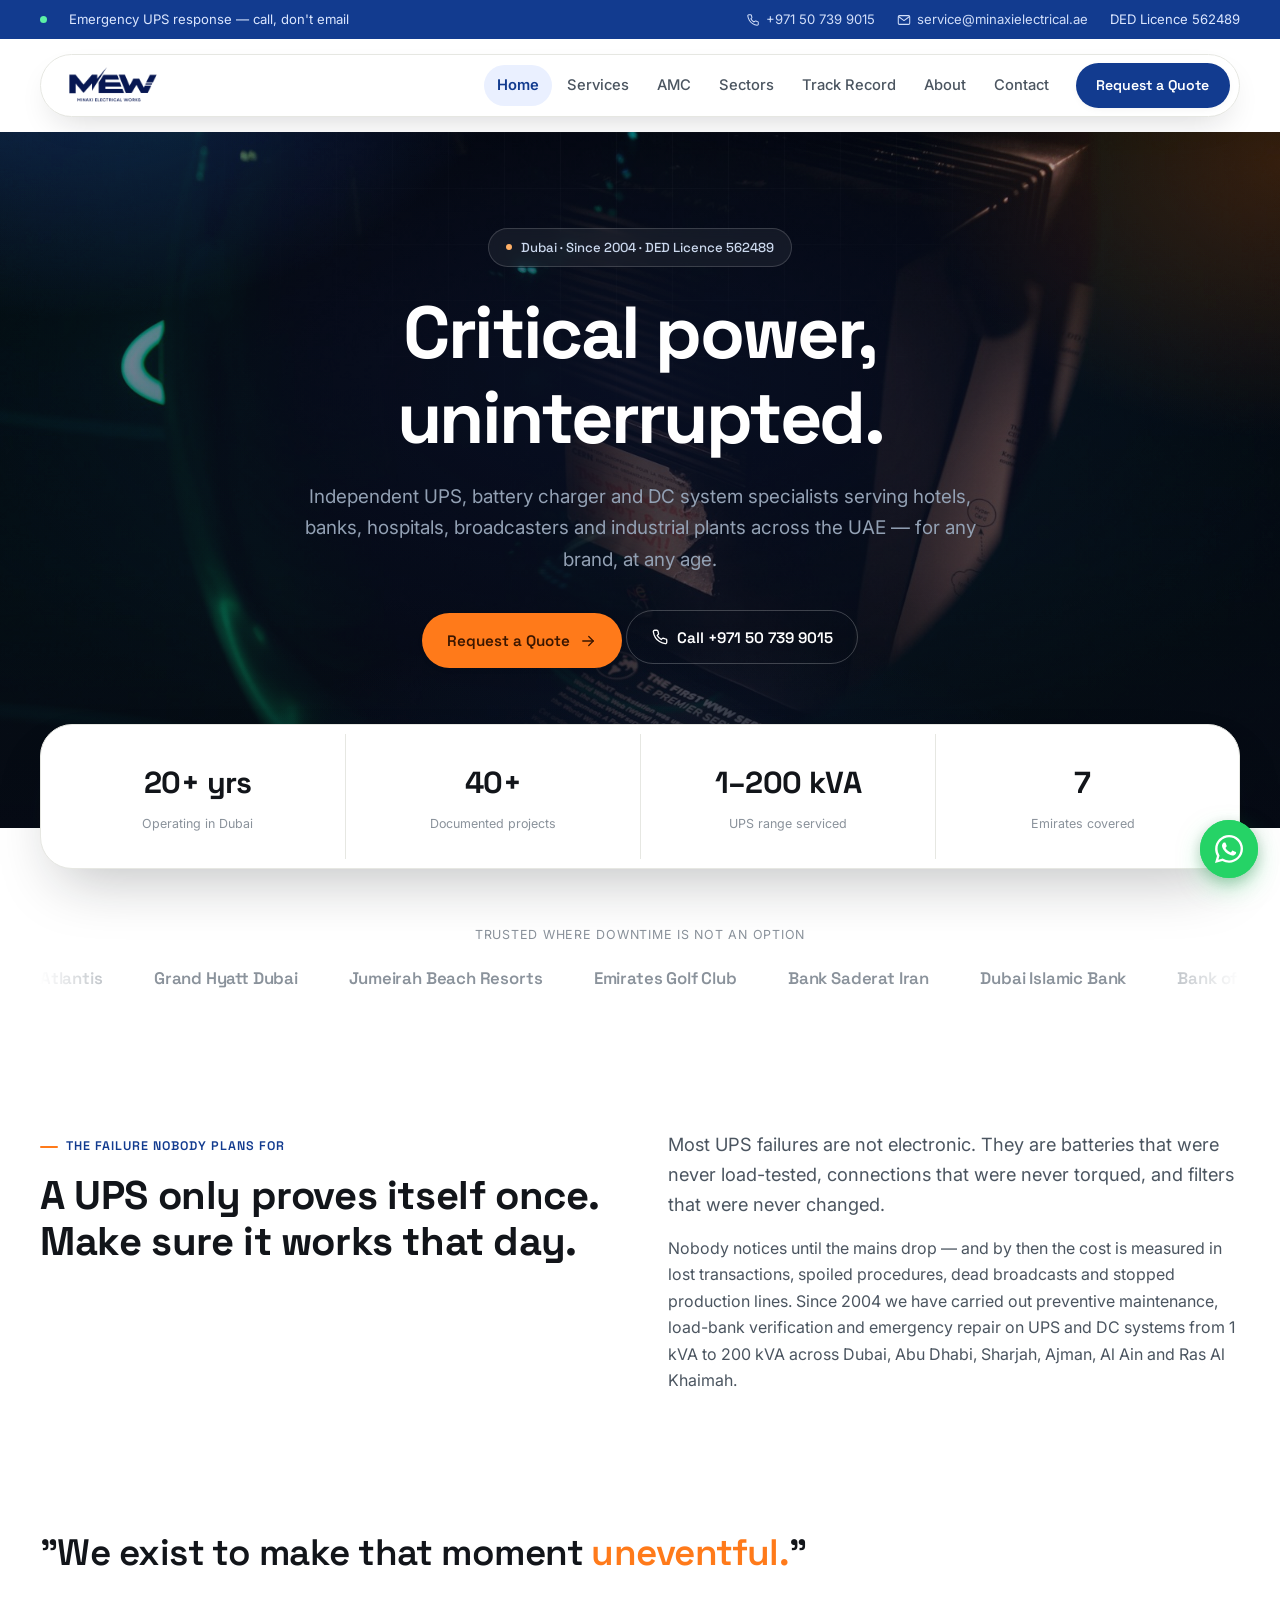
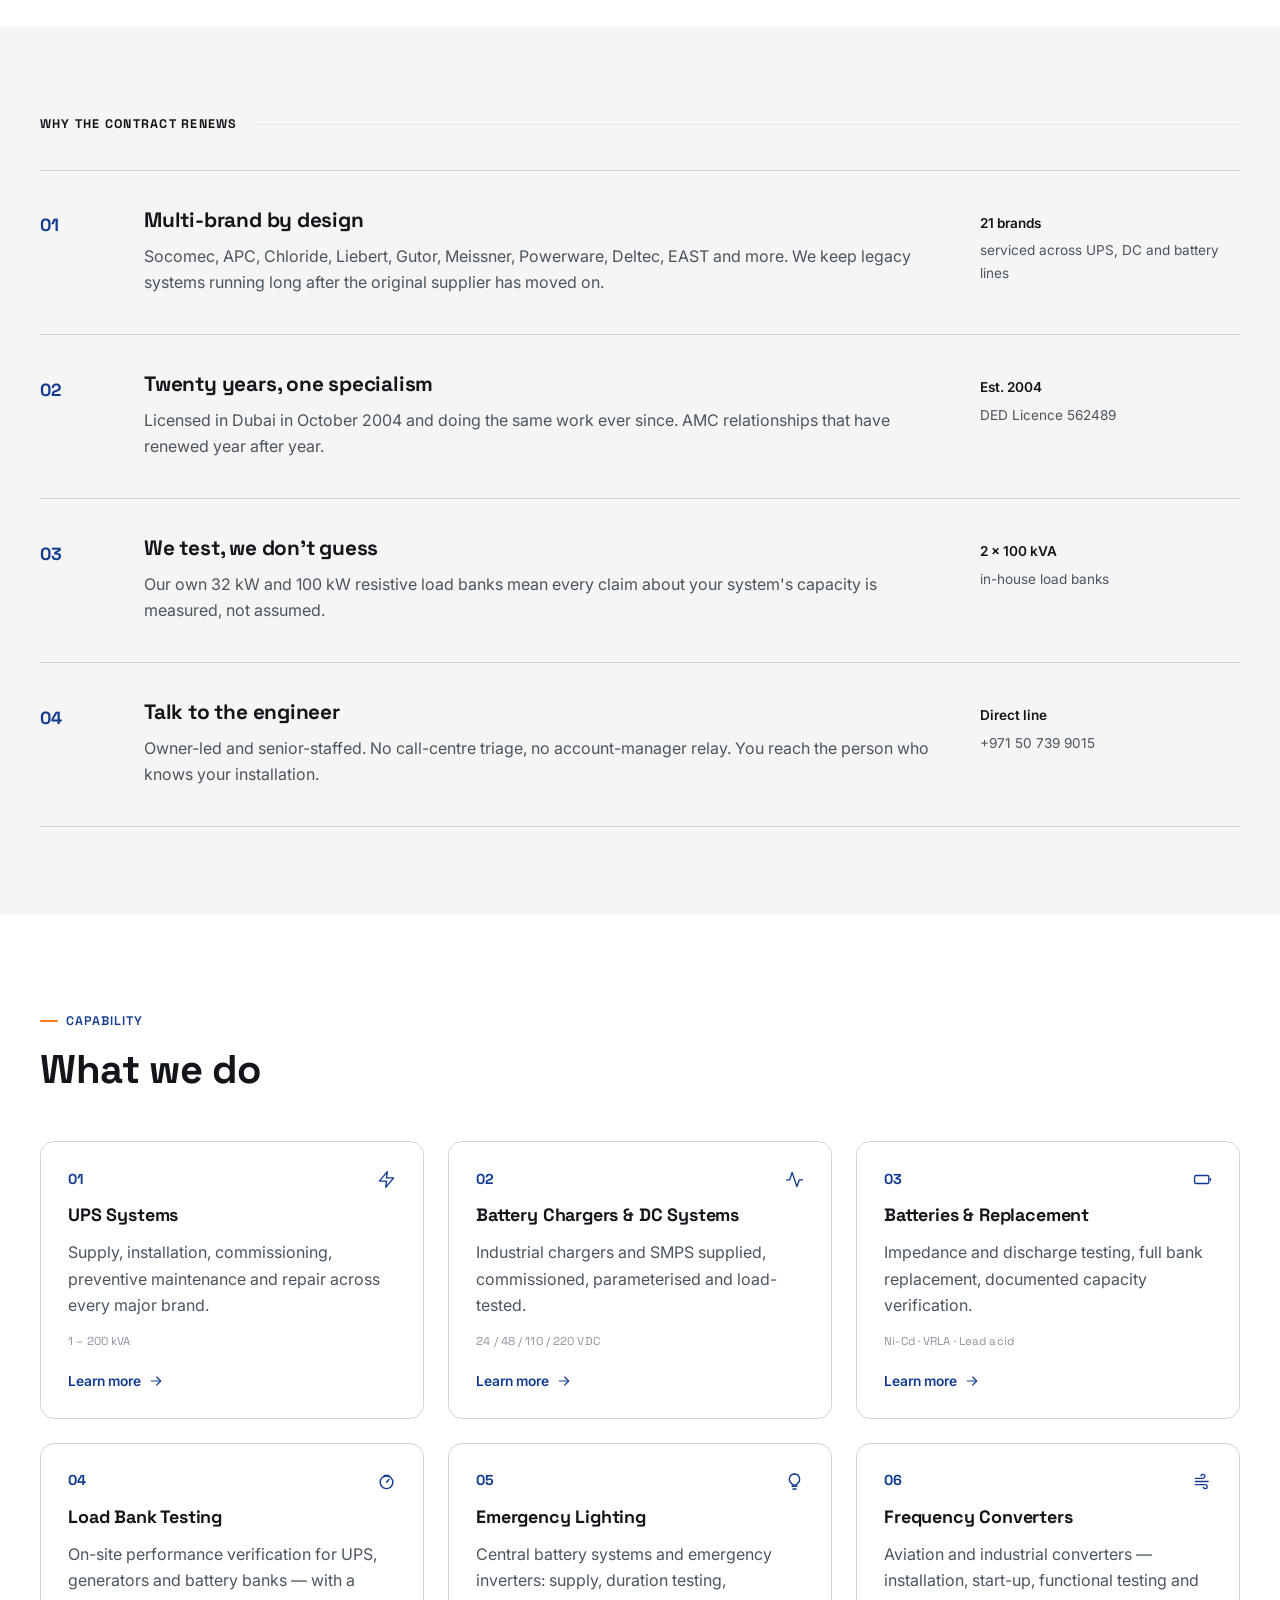
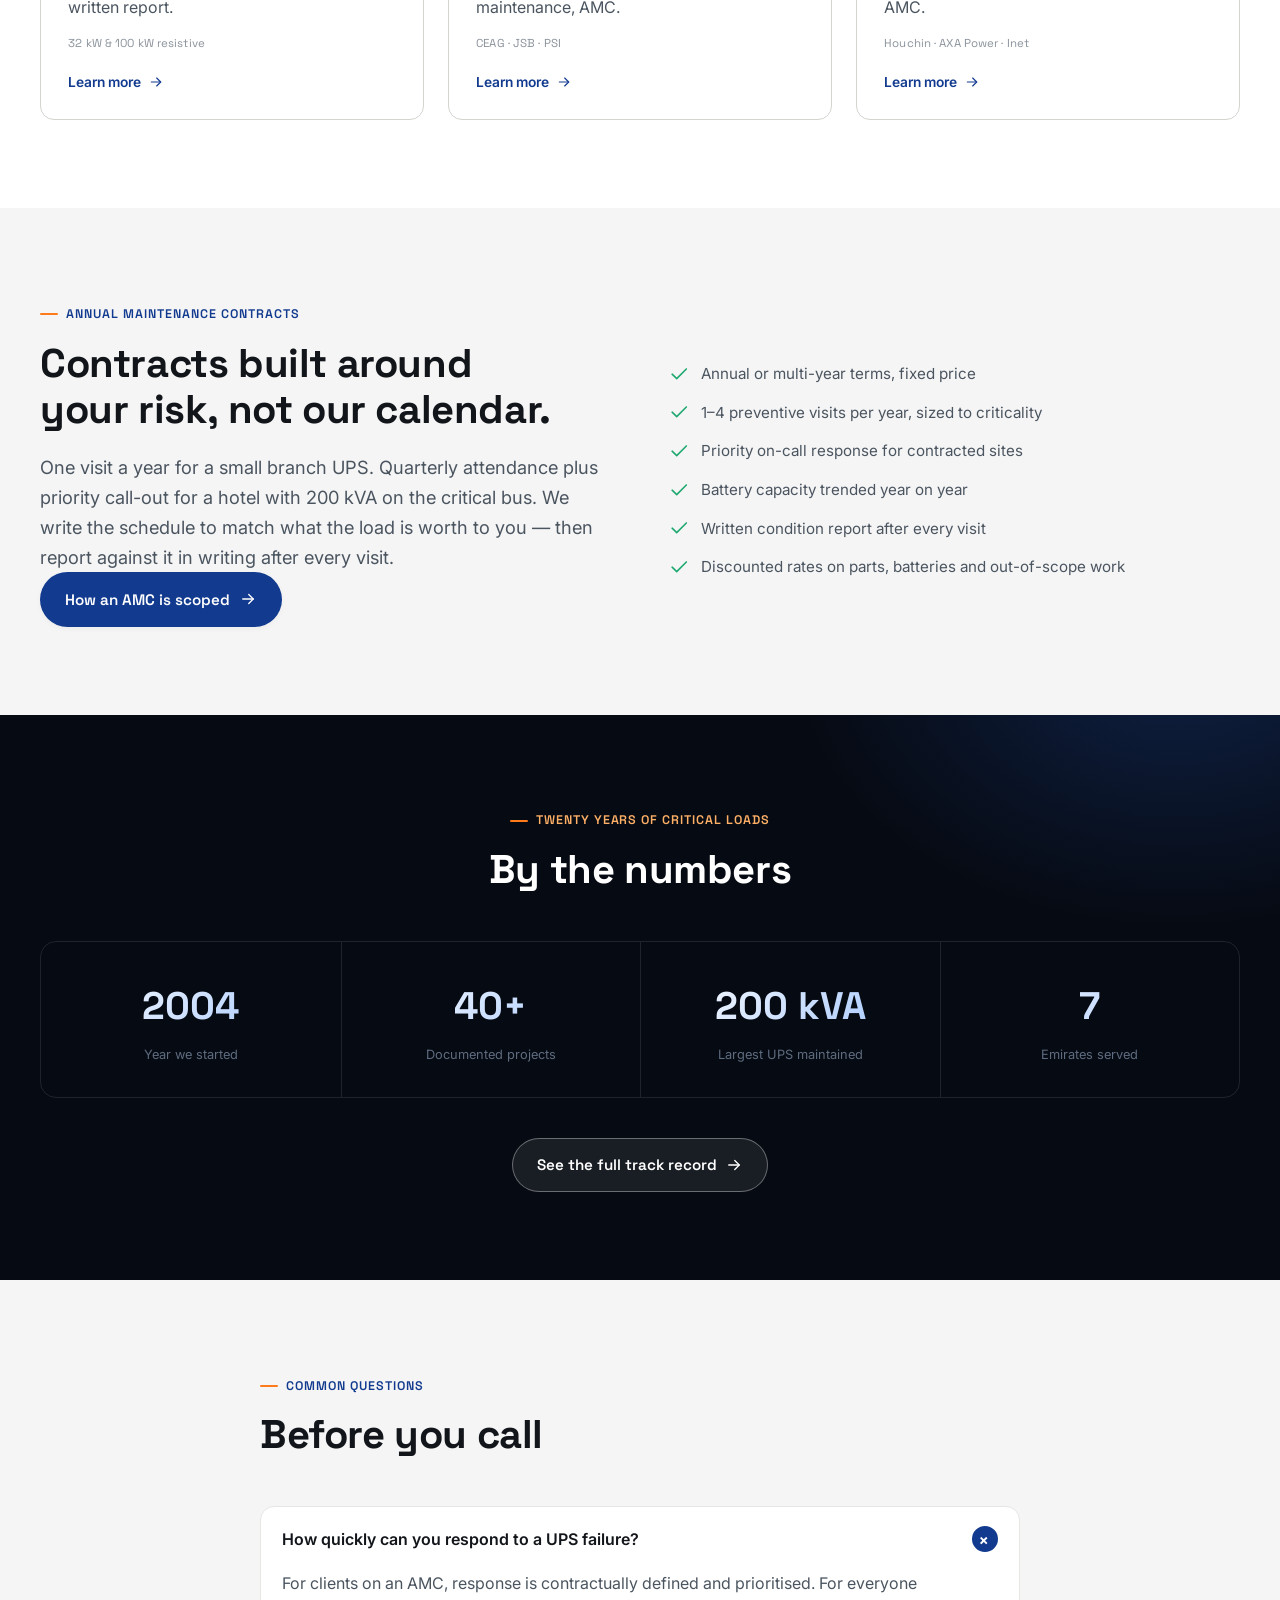
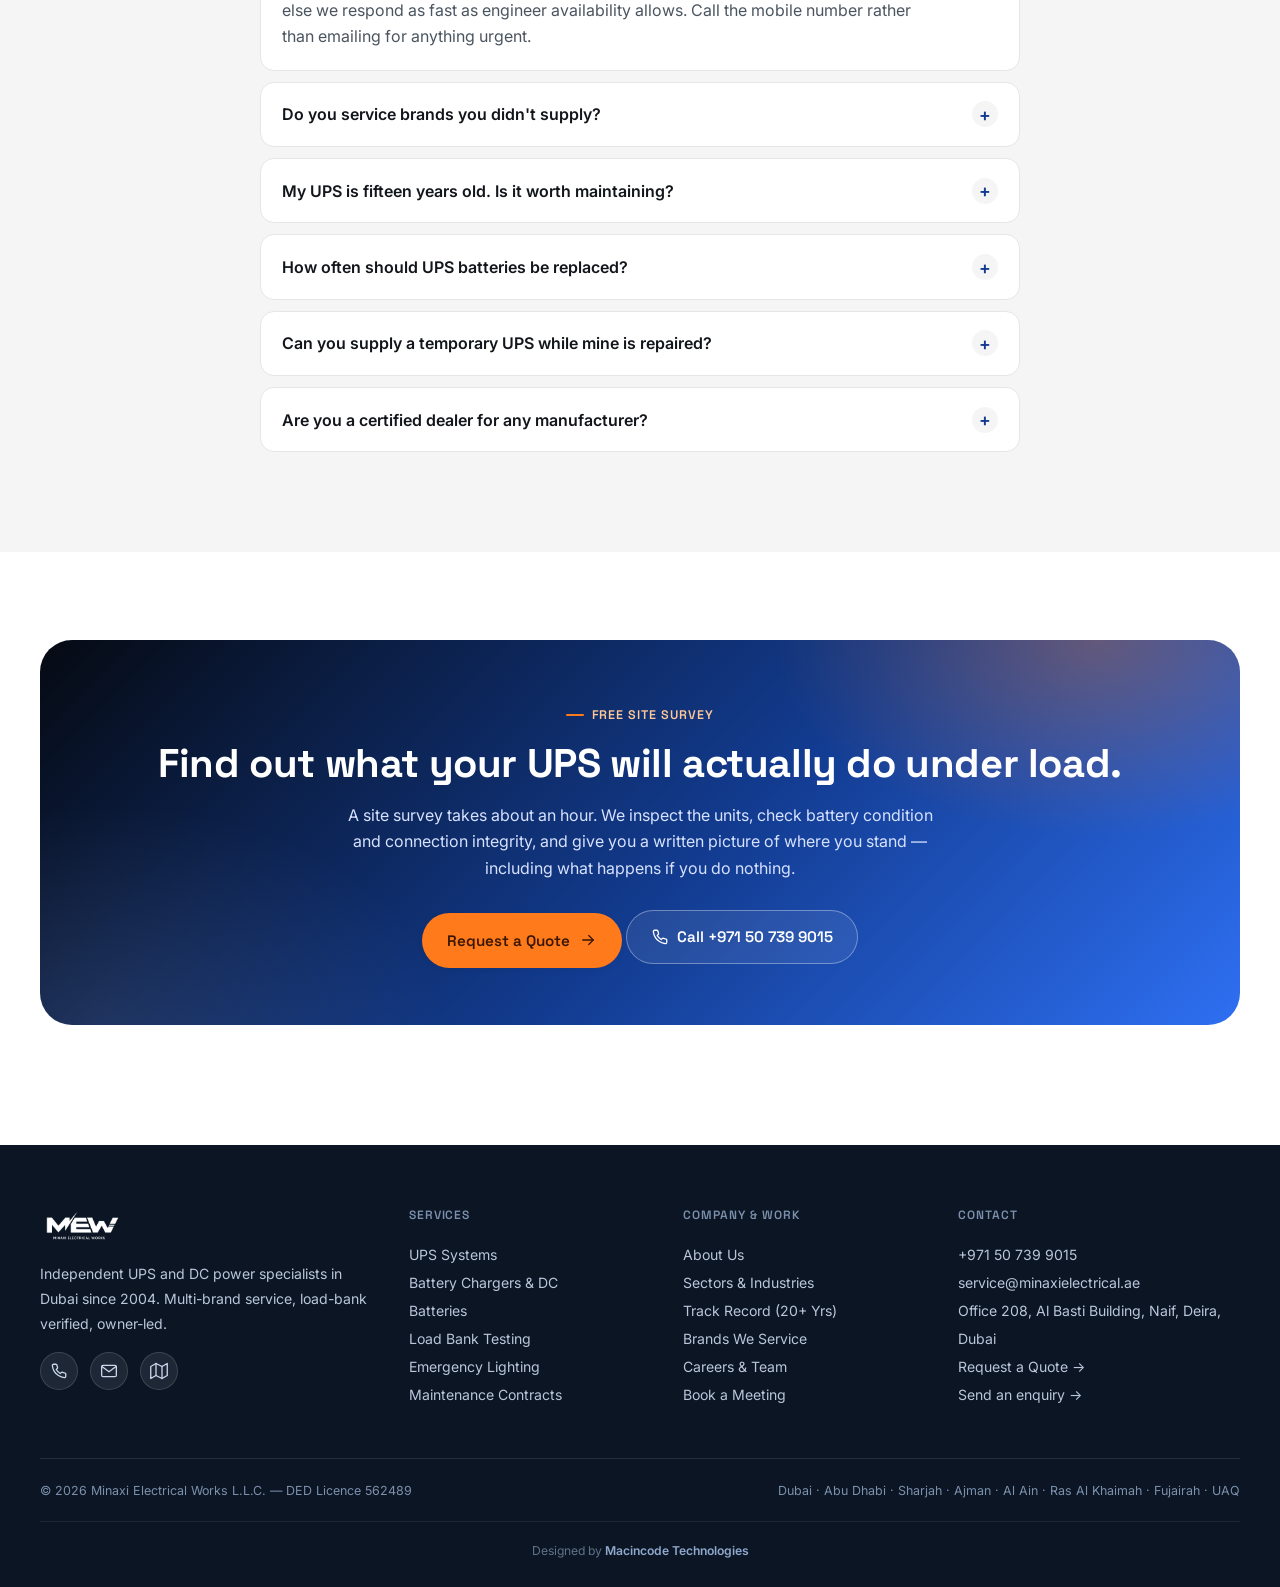
==== commit 9ae71721: "refactor: remove dark mode support and styles across all pages" ====
--- a/index.html
+++ b/index.html
@@ -35,16 +35,15 @@
 
 <!-- Google Search Console & Theme Colors -->
 <meta name="google-site-verification" content="GSC_VERIFICATION_KEY_PLACEHOLDER">
-<meta name="theme-color" content="#123B8F" media="(prefers-color-scheme: light)">
-<meta name="theme-color" content="#060A12" media="(prefers-color-scheme: dark)">
-<link rel="icon" type="image/svg+xml" href="assets/favicon.svg?v=2">
+<meta name="theme-color" content="#123B8F">
+<link rel="icon" type="image/svg+xml" href="assets/favicon-minaxi.svg">
 <link rel="apple-touch-icon" href="assets/logo.png">
 
 <!-- Fonts & Performance Preconnect -->
 <link rel="preconnect" href="https://fonts.googleapis.com">
 <link rel="preconnect" href="https://fonts.gstatic.com" crossorigin>
 <link href="https://fonts.googleapis.com/css2?family=Space+Grotesk:wght@500;600;700&family=Inter:wght@400;500;600;700&display=swap" rel="stylesheet">
-<link rel="stylesheet" href="css/style.css?v=6">
+<link rel="stylesheet" href="css/site.css">
 
 <!-- Schema.org Structured Data (LocalBusiness, WebSite, FAQPage) -->
 <script type="application/ld+json">
@@ -187,7 +186,6 @@
   <div class="container">
     <a class="brand" href="index.html" aria-label="Minaxi Electrical Works Home">
       <picture>
-        <source srcset="assets/logo-white.png?v=2" media="(prefers-color-scheme: dark)">
         <img class="brand-logo" src="assets/logo.png?v=2" alt="Minaxi Electrical Works L.L.C." width="140" height="42">
       </picture>
     </a>
@@ -503,40 +501,12 @@
   </div>
 </footer>
 
-<div class="modal-overlay" id="surveyModal" aria-hidden="true">
-  <div class="modal-panel" role="dialog" aria-modal="true" aria-labelledby="surveyModalTitle">
-    <button class="modal-close" id="surveyModalClose" aria-label="Close dialog">&times;</button>
-    <span class="eyebrow">Site Survey</span>
-    <h3 id="surveyModalTitle" class="h3" style="font-size:1.5rem;margin-top:.6rem">Request a site survey</h3>
-    <p class="muted" style="margin-top:.5rem">Takes about a minute. We usually call back within one working day.</p>
-    <form class="enquiry" id="surveyForm" novalidate style="margin-top:1.4rem">
-      <div class="row2">
-        <div class="field"><label for="sv-name">Name *</label><input id="sv-name" name="name" required></div>
-        <div class="field"><label for="sv-company">Company</label><input id="sv-company" name="company"></div>
-      </div>
-      <div class="row2">
-        <div class="field"><label for="sv-phone">Phone *</label><input id="sv-phone" name="phone" type="tel" required></div>
-        <div class="field"><label for="sv-email">Email *</label><input id="sv-email" name="email" type="email" required></div>
-      </div>
-      <div class="row2">
-        <div class="field"><label for="sv-emirate">Site location</label>
-          <select id="sv-emirate" name="emirate"><option>Dubai</option><option>Abu Dhabi</option><option>Sharjah</option><option>Ajman</option><option>Al Ain</option><option>Ras Al Khaimah</option><option>Fujairah</option><option>Umm Al Quwain</option></select>
-        </div>
-        <div class="field"><label for="sv-date">Preferred date</label><input id="sv-date" name="date" type="date"></div>
-      </div>
-      <div class="field"><label for="sv-equip">What needs surveying?</label><textarea id="sv-equip" name="details" placeholder="e.g. 20 kVA Socomec UPS, installed ~2012, showing low battery alarms"></textarea></div>
-      <div><button class="btn btn-primary btn-block" type="submit">Send request <i class="icon icon-r" data-icon="arrow-right" style="width:18px;height:18px"></i></button></div>
-      <p class="formnote">We reply within one working day. For anything urgent, call <a href="tel:+971507399015" style="color:var(--brand);font-weight:600">+971 50 739 9015</a> instead.</p>
-    </form>
-  </div>
-</div>
-
 <a class="whatsapp-fab" href="https://wa.me/971507399015?text=Hi%20Minaxi%2C%20I%27d%20like%20to%20ask%20about%20a%20UPS%2FDC%20system." target="_blank" rel="noopener noreferrer" aria-label="Chat with us on WhatsApp">
   <span class="wa-ring" aria-hidden="true"></span>
   <svg viewBox="0 0 24 24" fill="#fff" aria-hidden="true"><path d="M17.472 14.382c-.297-.149-1.758-.867-2.03-.967-.273-.099-.471-.148-.67.15-.197.297-.767.966-.94 1.164-.173.199-.347.223-.644.075-.297-.15-1.255-.463-2.39-1.475-.883-.788-1.48-1.761-1.653-2.059-.173-.297-.018-.458.13-.606.134-.133.298-.347.446-.52.149-.174.198-.298.298-.497.099-.198.05-.371-.025-.52-.075-.149-.669-1.612-.916-2.207-.242-.579-.487-.5-.669-.51-.173-.008-.371-.01-.57-.01-.198 0-.52.074-.792.372-.272.297-1.04 1.016-1.04 2.479 0 1.462 1.065 2.875 1.213 3.074.149.198 2.096 3.2 5.077 4.487.709.306 1.262.489 1.694.625.712.227 1.36.195 1.871.118.571-.085 1.758-.719 2.006-1.413.248-.694.248-1.289.173-1.413-.074-.124-.272-.198-.57-.347m-5.421 7.403h-.004a9.87 9.87 0 0 1-5.031-1.378l-.361-.214-3.741.982.998-3.648-.235-.374a9.86 9.86 0 0 1-1.51-5.26c.001-5.45 4.436-9.884 9.888-9.884 2.64 0 5.122 1.03 6.988 2.898a9.825 9.825 0 0 1 2.893 6.994c-.003 5.45-4.437 9.884-9.885 9.884M20.52 3.449C18.24 1.245 15.24 0 12.045 0 5.463 0 .104 5.36.101 11.943c0 2.105.549 4.16 1.595 5.985L0 24l6.335-1.652a11.882 11.882 0 0 0 5.71 1.447h.005c6.585 0 11.946-5.363 11.949-11.945a11.86 11.86 0 0 0-3.48-8.401"/></svg>
 </a>
 
-<script src="js/icons.js?v=2" defer></script>
-<script src="js/main.js?v=2" defer></script>
+<script src="js/icon-set.js" defer></script>
+<script src="js/site.js" defer></script>
 </body>
 </html>
--- a/css/site.css
+++ b/css/site.css
@@ -0,0 +1,873 @@
+/* ==========================================================================
+   Minaxi Electrical Works — design system
+   ========================================================================== */
+
+:root{
+  --bg:#FFFFFF;
+  --surface:#FFFFFF;
+  --surface-2:#F5F5F5;
+  --ink:#12151A;
+  --ink-2:#4B5560;
+  --ink-3:#8A929B;
+  --line:#E6E7E2;
+  --line-strong:#D3D5CE;
+
+  --brand:#123B8F;
+  --brand-2:#2E6FF2;
+  --brand-ink:#EAF0FF;
+  --accent:#FF7A1A;
+  --accent-2:#FFB067;
+  --accent-ink:#3A1600;
+  --good:#1FA971;
+  --good-ink:#E6F7EF;
+
+  --shadow-sm:0 2px 10px -4px rgba(18,21,26,.10);
+  --shadow-md:0 14px 34px -14px rgba(18,21,26,.20);
+  --shadow-lg:0 28px 60px -20px rgba(18,21,26,.28);
+
+  --radius-tag:6px;
+  --radius-sm:8px;
+  --radius-md:14px;
+  --radius-lg:16px;
+  --radius-xl:32px;
+  --radius-pill:999px;
+
+  --dark-bg:#060A12;
+  --dark-surface:#0F1621;
+  --dark-line:rgba(255,255,255,.10);
+  --dark-ink-2:#93A1B4;
+  --dark-ink-3:#5E6C80;
+
+  --container:1200px;
+  color-scheme: light;
+}
+
+*,*::before,*::after{box-sizing:border-box}
+html{scroll-behavior:smooth;color-scheme:light}
+body{
+  margin:0;
+  background:var(--bg);
+  color:var(--ink);
+  font-family:"Inter",-apple-system,BlinkMacSystemFont,"Segoe UI",Helvetica,Arial,sans-serif;
+  font-size:16px;
+  line-height:1.65;
+  -webkit-font-smoothing:antialiased;
+  text-rendering:optimizeLegibility;
+}
+img,svg{display:block;max-width:100%}
+a{color:inherit}
+ul{margin:0;padding:0;list-style:none}
+button{font:inherit}
+h1,h2,h3,h4{
+  font-family:"Space Grotesk",-apple-system,BlinkMacSystemFont,sans-serif;
+  margin:0;
+  color:var(--ink);
+  line-height:1.15;
+  letter-spacing:-.01em;
+  text-wrap:balance;
+}
+p{margin:0}
+:focus-visible{outline:2px solid var(--brand-2);outline-offset:3px;border-radius:4px}
+
+.container{width:min(var(--container), 100% - 2.5rem);margin-inline:auto}
+.container-narrow{width:min(760px, 100% - 2.5rem);margin-inline:auto}
+
+/* ---------- type helpers ---------- */
+.eyebrow{
+  display:inline-flex;align-items:center;gap:.5rem;
+  font-family:"Space Grotesk",sans-serif;font-weight:600;font-size:.78rem;
+  letter-spacing:.08em;text-transform:uppercase;color:var(--brand);
+}
+:root:not([data-x]) .eyebrow::before{content:"";width:18px;height:2px;background:var(--accent);display:inline-block;border-radius:2px}
+.lede{font-size:1.14rem;color:var(--ink-2);max-width:60ch}
+.h1{font-size:clamp(2.3rem,5vw,3.6rem);font-weight:700}
+.h1-xl{font-size:clamp(2.6rem,6.2vw,4.6rem);font-weight:800;letter-spacing:-.035em}
+.h2{font-size:clamp(1.7rem,3.4vw,2.5rem);font-weight:700}
+.h3{font-size:1.2rem;font-weight:700}
+.muted{color:var(--ink-2)}
+.faint{color:var(--ink-3)}
+.center{text-align:center;margin-inline:auto}
+
+/* ---------- layout rhythm ---------- */
+section{padding:5.5rem 0}
+section.tight{padding:3rem 0}
+.section-head{max-width:64ch;margin-bottom:3rem}
+.section-head.center{text-align:center;margin-inline:auto}
+
+.grid{display:grid;gap:1.5rem}
+.grid-2{grid-template-columns:repeat(2,1fr)}
+.grid>*,.row2>*{min-width:0}
+.field input,.field select,.field textarea{max-width:100%}
+.grid-3{grid-template-columns:repeat(3,1fr)}
+.grid-4{grid-template-columns:repeat(4,1fr)}
+.grid-5{grid-template-columns:repeat(5,1fr)}
+.stack{display:flex;flex-direction:column;gap:1rem}
+.cluster{display:flex;flex-wrap:wrap;gap:.6rem;align-items:center}
+
+/* ---------- buttons ---------- */
+.btn{
+  display:inline-flex;align-items:center;justify-content:center;gap:.55rem;
+  font-family:"Space Grotesk",sans-serif;font-weight:600;font-size:.95rem;
+  padding:.85rem 1.5rem;border-radius:var(--radius-pill);
+  border:1px solid transparent;cursor:pointer;text-decoration:none;
+  transition:transform .16s ease,box-shadow .16s ease,background .16s ease,color .16s ease,border-color .16s ease;
+  white-space:nowrap;position:relative;overflow:hidden;
+}
+.btn-primary::after,.btn-accent::after{
+  content:"";position:absolute;top:0;left:-75%;width:45%;height:100%;
+  background:linear-gradient(120deg,transparent,rgba(255,255,255,.4),transparent);
+  transform:skewX(-18deg);transition:left .55s ease;
+}
+.btn-primary:hover::after,.btn-accent:hover::after{left:130%}
+@media (prefers-reduced-motion: reduce){.btn-primary::after,.btn-accent::after{display:none}}
+.btn-primary{background:var(--brand);color:#fff;box-shadow:var(--shadow-sm)}
+.btn-primary:hover{transform:translateY(-2px);box-shadow:var(--shadow-md);background:var(--brand-2)}
+.btn-accent{background:var(--accent);color:var(--accent-ink);box-shadow:var(--shadow-sm)}
+.btn-accent:hover{transform:translateY(-2px);box-shadow:var(--shadow-md);background:var(--accent-2)}
+.btn-ghost{background:transparent;color:var(--ink);border-color:var(--line-strong)}
+.btn-ghost:hover{border-color:var(--brand);color:var(--brand)}
+.btn-ghost-invert{background:rgba(255,255,255,.08);color:#fff;border-color:rgba(255,255,255,.35)}
+.btn-ghost-invert:hover{background:rgba(255,255,255,.16);border-color:#fff}
+.btn-sm{padding:.6rem 1.05rem;font-size:.85rem}
+.btn-block{width:100%}
+.icon-r{transition:transform .16s ease}
+.btn:hover .icon-r{transform:translateX(3px)}
+
+/* ---------- icon ---------- */
+.icon{width:22px;height:22px;flex:none;display:inline-block}
+.icon svg{width:100%;height:100%}
+.icon-badge{
+  width:52px;height:52px;border-radius:18px;
+  display:flex;align-items:center;justify-content:center;flex:none;
+  background:linear-gradient(160deg, var(--brand-ink), color-mix(in srgb, var(--brand-ink) 40%, var(--surface)));
+  color:var(--brand);border:1px solid color-mix(in srgb, var(--brand) 14%, transparent);
+}
+.icon-badge .icon{width:26px;height:26px}
+.icon-badge.accent{
+  background:linear-gradient(160deg,#FFE9D6, color-mix(in srgb, #FFE9D6 40%, var(--surface)));
+  color:var(--accent);border-color:color-mix(in srgb, var(--accent) 18%, transparent);
+}
+
+/* ---------- top bar ---------- */
+.topbar{background:var(--brand);color:#DCE7FF;font-size:.82rem}
+.topbar .container{display:flex;flex-wrap:wrap;gap:.4rem 1.5rem;align-items:center;justify-content:space-between;padding:.55rem 0}
+.topbar a{text-decoration:none;display:inline-flex;align-items:center;gap:.4rem;opacity:.95}
+.topbar a:hover{opacity:1;text-decoration:underline}
+.topbar .tb-l,.topbar .tb-r{display:flex;flex-wrap:wrap;gap:.4rem 1.35rem;align-items:center}
+.pulse-dot{width:7px;height:7px;border-radius:50%;background:#5CF0A6;display:inline-block;box-shadow:0 0 0 0 rgba(92,240,166,.6);animation:pulse 2.4s ease-out infinite}
+@keyframes pulse{0%{box-shadow:0 0 0 0 rgba(92,240,166,.55)}70%{box-shadow:0 0 0 8px rgba(92,240,166,0)}100%{box-shadow:0 0 0 0 rgba(92,240,166,0)}}
+@media (prefers-reduced-motion: reduce){.pulse-dot{animation:none}}
+@media (max-width:640px){.topbar .tb-r span{display:none}}
+
+/* ---------- header ---------- */
+header.site{
+  position:sticky;top:0;z-index:50;
+  padding:.9rem 0;
+}
+header.site .container{
+  position:relative;
+  display:flex;align-items:center;gap:1.5rem;
+  padding:.6rem .65rem .6rem 1.3rem;
+  border-radius:var(--radius-pill);
+  box-shadow:var(--shadow-md);
+}
+header.site .container::before{
+  content:"";position:absolute;inset:0;z-index:-1;border-radius:inherit;
+  background:color-mix(in srgb, var(--surface) 90%, transparent);
+  border:1px solid var(--line);
+  backdrop-filter:blur(18px);-webkit-backdrop-filter:blur(18px);
+}
+.brand{display:flex;align-items:center;gap:.7rem;text-decoration:none}
+.brand picture{display:inline-flex;align-items:center}
+.brand-logo{height:42px;width:auto;display:block;transition:opacity .2s ease}
+
+nav.main{margin-left:auto;display:flex;gap:.15rem;align-items:center}
+nav.main a:not(.btn){
+  font-size:.92rem;font-weight:500;color:var(--ink-2);text-decoration:none;
+  padding:.55rem .8rem;border-radius:var(--radius-pill);position:relative;transition:color .15s ease,background .15s ease;
+}
+nav.main a:not(.btn):hover{color:var(--ink);background:var(--surface-2)}
+nav.main a:not(.btn)[aria-current="page"]{color:var(--brand);font-weight:600;background:var(--brand-ink)}
+
+nav.main .header-cta,
+nav.main a.btn{
+  margin-left:.75rem;flex:none;
+  padding:.6rem 1.2rem;font-size:.88rem;
+  text-decoration:none;
+}
+nav.main a.btn-primary,
+nav.main .header-cta.btn-primary{
+  background:var(--brand) !important;
+  color:#ffffff !important;
+}
+nav.main a.btn-primary:hover,
+nav.main .header-cta.btn-primary:hover{
+  background:var(--brand-2) !important;
+  color:#ffffff !important;
+  transform:translateY(-2px);
+  box-shadow:var(--shadow-md);
+}
+nav.main a.btn-primary:active,
+nav.main .header-cta.btn-primary:active{
+  background:var(--brand) !important;
+  color:#ffffff !important;
+  transform:translateY(0);
+  box-shadow:var(--shadow-sm);
+}
+
+.menu-toggle{display:none;margin-left:auto;background:none;border:1px solid var(--line-strong);border-radius:var(--radius-sm);padding:.5rem;color:var(--ink)}
+
+@media (max-width:980px){
+  nav.main{
+    position:fixed;inset:96px 0 0 0;background:var(--bg);flex-direction:column;align-items:stretch;
+    padding:1rem 1.25rem;gap:.2rem;transform:translateY(-8px);opacity:0;pointer-events:none;transition:opacity .18s ease, transform .18s ease;
+    overflow-y:auto;
+  }
+  nav.main.open{opacity:1;transform:translateY(0);pointer-events:auto}
+  nav.main a:not(.btn){padding:.9rem .5rem;border-radius:8px;font-size:1rem;border-bottom:1px solid var(--line)}
+  nav.main .header-cta{display:inline-flex;margin:.9rem 0 0;width:100%;border-bottom:0}
+  .menu-toggle{display:inline-flex}
+}
+@media (min-width:981px){.menu-toggle{display:none}}
+
+/* ---------- badge pill ---------- */
+.badge-pill{
+  display:inline-flex;align-items:center;gap:.6rem;
+  padding:.5rem 1.05rem;border-radius:var(--radius-pill);
+  background:rgba(255,255,255,.06);border:1px solid rgba(255,255,255,.16);
+  color:#CBD8ED;font-size:.82rem;font-weight:500;font-family:"Space Grotesk",sans-serif;
+  backdrop-filter:blur(6px);
+}
+.badge-pill .dot{width:6px;height:6px;border-radius:50%;background:var(--accent-2);flex:none;animation:pulseAmber 2.4s ease-out infinite}
+@keyframes pulseAmber{0%{box-shadow:0 0 0 0 rgba(255,145,71,.55)}70%{box-shadow:0 0 0 8px rgba(255,145,71,0)}100%{box-shadow:0 0 0 0 rgba(255,145,71,0)}}
+@media (prefers-reduced-motion: reduce){.badge-pill .dot{animation:none}}
+
+/* ---------- hero (dark) ---------- */
+.hero-dark{position:relative;overflow:hidden;background:var(--dark-bg);padding:6rem 0 10rem;isolation:isolate}
+.hero-photo{
+  position:absolute;inset:0;z-index:0;pointer-events:none;
+  background-image:
+    radial-gradient(60% 55% at 50% 36%, rgba(9,17,40,.78) 0%, rgba(9,17,40,.4) 65%, rgba(9,17,40,.15) 100%),
+    linear-gradient(180deg, rgba(9,17,40,.1) 0%, rgba(9,17,40,.35) 62%, var(--dark-bg) 100%),
+    url("../assets/img/hero-datacenter.jpg");
+  background-size:cover;background-position:center 35%;
+}
+.hero-mesh{
+  position:absolute;inset:-10%;z-index:0;pointer-events:none;
+  background:
+    radial-gradient(760px 520px at 12% -8%, rgba(46,111,242,.38), transparent 62%),
+    radial-gradient(620px 460px at 92% 12%, rgba(255,122,26,.20), transparent 60%),
+    radial-gradient(900px 620px at 50% 115%, rgba(46,111,242,.16), transparent 65%);
+  animation:meshDrift 22s ease-in-out infinite alternate;
+}
+@keyframes meshDrift{
+  0%{transform:translate(0,0) scale(1)}
+  100%{transform:translate(1.5%,2.5%) scale(1.04)}
+}
+@media (prefers-reduced-motion: reduce){.hero-mesh{animation:none}}
+.hero-lines{
+  position:absolute;inset:0;z-index:0;pointer-events:none;opacity:.5;
+  background-image:linear-gradient(rgba(255,255,255,.05) 1px,transparent 1px),linear-gradient(90deg,rgba(255,255,255,.05) 1px,transparent 1px);
+  background-size:56px 56px;
+  -webkit-mask-image:radial-gradient(700px 480px at 50% 0%, #000, transparent 75%);
+  mask-image:radial-gradient(700px 480px at 50% 0%, #000, transparent 75%);
+}
+.hero-dark .container{position:relative;z-index:1}
+.hero-inner{max-width:820px;margin-inline:auto;text-align:center}
+.hero-inner h1{color:#fff;margin:1.5rem 0 1.3rem}
+.hero-inner .lede{color:var(--dark-ink-2);margin-inline:auto;font-size:1.18rem}
+.hero-inner .cta-row{justify-content:center;margin-top:2.2rem}
+.hero-dark .btn-ghost{border-color:rgba(255,255,255,.22);color:#fff}
+.hero-dark .btn-ghost:hover{border-color:#fff;background:rgba(255,255,255,.06)}
+
+.hero-float-wrap{position:relative;z-index:2;margin-top:-6.5rem}
+.hero-float-card{
+  background:var(--surface);border:1px solid var(--line);border-radius:var(--radius-xl);
+  padding:.6rem;box-shadow:var(--shadow-lg);
+  display:grid;grid-template-columns:repeat(4,1fr);
+}
+.hf-tile{padding:1.5rem 1.3rem;text-align:center;border-left:1px solid var(--line)}
+.hf-tile:first-child{border-left:0}
+.hf-tile b{display:block;font-family:"Space Grotesk";font-weight:800;font-size:clamp(1.4rem,2.6vw,1.9rem);letter-spacing:-.02em}
+.hf-tile span{display:block;margin-top:.35rem;font-size:.78rem;color:var(--ink-3)}
+
+@media (max-width:860px){
+  .hero-dark{padding:4.5rem 0 7rem}
+  .hero-float-wrap{margin-top:-4.5rem}
+  .hero-float-card{grid-template-columns:repeat(2,1fr)}
+  .hf-tile:nth-child(3){border-left:0}
+}
+@media (max-width:480px){
+  .hero-float-card{grid-template-columns:1fr}
+  .hf-tile{border-left:0!important;border-top:1px solid var(--line)}
+  .hf-tile:first-child{border-top:0}
+}
+
+/* ---------- logo strip ---------- */
+.strip-label{font-size:.78rem;letter-spacing:.06em;text-transform:uppercase;color:var(--ink-3);margin-bottom:1.2rem;text-align:center}
+.chip-row{display:flex;flex-wrap:wrap;gap:.5rem;justify-content:center}
+.chip{
+  font-family:"Space Grotesk",sans-serif;font-size:.78rem;padding:.45rem .75rem;border:1px solid var(--line);border-radius:var(--radius-tag);
+  color:var(--ink-2);background:var(--surface);letter-spacing:.01em;
+}
+.chip.on{border-color:var(--accent);color:var(--accent-ink);background:#FFE9D6;font-weight:600}
+
+/* ---------- marquee ---------- */
+.marquee{
+  overflow:hidden;
+  -webkit-mask-image:linear-gradient(90deg,transparent,#000 10%,#000 90%,transparent);
+  mask-image:linear-gradient(90deg,transparent,#000 10%,#000 90%,transparent);
+}
+.marquee-track{display:flex;width:max-content;gap:3.2rem;animation:marquee 34s linear infinite}
+.marquee:hover .marquee-track{animation-play-state:paused}
+.marquee-track .m-item{
+  font-family:"Space Grotesk",sans-serif;font-weight:600;font-size:1.05rem;color:var(--ink-3);
+  white-space:nowrap;display:flex;align-items:center;letter-spacing:-.01em;
+}
+@keyframes marquee{from{transform:translateX(0)}to{transform:translateX(-50%)}}
+@media (prefers-reduced-motion: reduce){.marquee-track{animation:none}}
+
+/* ---------- bento ---------- */
+.bento{display:grid;grid-template-columns:repeat(4,1fr);gap:1.25rem}
+.bento-lg{grid-column:span 2}
+@media (max-width:980px){.bento{grid-template-columns:repeat(2,1fr)}}
+@media (max-width:560px){.bento{grid-template-columns:1fr}.bento-lg{grid-column:span 1}}
+
+/* ---------- rule label (section-marker alternative to eyebrow) ---------- */
+.rule-label{
+  display:flex;align-items:center;gap:1.1rem;color:var(--brand);
+  font-family:"Space Grotesk",sans-serif;font-size:.78rem;letter-spacing:.1em;text-transform:uppercase;
+  margin-bottom:2.2rem;font-weight:600;
+}
+.rule-label::after{content:"";flex:1;height:1px;background:var(--line)}
+.rule-label b{color:var(--ink);font-weight:700}
+
+/* ---------- index list (numbered rows — replaces generic icon-card grids) ---------- */
+.index-list{border-top:1px solid var(--line-strong)}
+.index-row{
+  display:grid;grid-template-columns:4.5rem minmax(0,1fr) minmax(0,26ch);gap:2rem;
+  padding:2.4rem 0;border-bottom:1px solid var(--line-strong);
+}
+.index-row .num{
+  font-family:"Space Grotesk",sans-serif;font-size:1.1rem;color:var(--brand);
+  font-weight:700;padding-top:.15rem;letter-spacing:-.02em;transition:color .2s ease, transform .2s ease;
+}
+.index-row:hover .num{color:var(--accent);transform:translateX(2px)}
+.index-row h3{font-size:1.3rem;margin-bottom:.6rem}
+.index-row .meta{font-size:.85rem;color:var(--ink-2);padding-top:.2rem}
+.index-row .meta strong{display:block;color:var(--ink);font-weight:600;margin-bottom:.3rem}
+@media (max-width:760px){
+  .index-row{grid-template-columns:3rem 1fr;padding:1.8rem 0}
+  .index-row .meta{grid-column:2;padding-top:.6rem}
+}
+.index-row.people-row{grid-template-columns:4.5rem minmax(0,1fr) 14ch;align-items:start}
+.index-row.people-row h3{font-size:1.15rem}
+.index-row.people-row p{margin-top:.4rem}
+@media (max-width:760px){
+  .index-row.people-row{grid-template-columns:3.2rem 1fr}
+  .index-row.people-row .meta{grid-column:2;padding-top:.5rem;text-align:left}
+  .index-row.people-row .meta strong{font-size:.78rem;letter-spacing:.06em;text-transform:uppercase;color:var(--brand)}
+}
+
+/* ---------- process timeline (replaces identical step cards) ---------- */
+.timeline{position:relative}
+.t-step{position:relative;padding:0 0 2.6rem 3.4rem;border-left:1px solid var(--line-strong);margin-left:1rem}
+.t-step:last-child{padding-bottom:0}
+.t-step .t-dot{
+  position:absolute;left:-1.05rem;top:0;width:2.1rem;height:2.1rem;border-radius:50%;
+  background:var(--surface);border:1.5px solid var(--brand);color:var(--brand);
+  display:flex;align-items:center;justify-content:center;
+  font-family:"Space Grotesk",sans-serif;font-size:.82rem;font-weight:700;
+}
+.t-step:last-child .t-dot{background:var(--brand);color:#fff}
+.t-step h3{font-size:1.08rem;margin-bottom:.4rem}
+.t-step p{color:var(--ink-2);font-size:.93rem;max-width:46ch}
+
+/* ---------- directory rows (sectors — replaces uniform card grid) ---------- */
+.directory{border-top:1px solid var(--line-strong)}
+.directory-row{
+  display:grid;grid-template-columns:minmax(0,220px) minmax(0,1fr);gap:2.5rem;
+  padding:2.6rem 0;border-bottom:1px solid var(--line-strong);
+}
+.sector-thumb{width:100%;aspect-ratio:4/3;object-fit:cover;border-radius:var(--radius-sm);margin-bottom:1rem;display:block;filter:saturate(.92)}
+.section-photo{width:100%;aspect-ratio:16/10;object-fit:cover;border-radius:var(--radius-md);margin-bottom:1.4rem;display:block;border:1px solid var(--line)}
+.directory-row .d-head .num{font-family:"Space Grotesk",sans-serif;font-size:.84rem;font-weight:700;color:var(--brand);display:block;margin-bottom:.6rem;letter-spacing:.02em}
+.directory-row .d-head h3{font-size:1.4rem}
+.directory-row .d-head .range{font-family:"Space Grotesk",sans-serif;font-size:.78rem;color:var(--accent);display:block;margin-top:.6rem}
+.directory-row .who{margin-top:1rem;font-size:.82rem;color:var(--ink-3);line-height:1.9;border-top:1px solid var(--line);padding-top:.9rem}
+@media (max-width:760px){.directory-row{grid-template-columns:1fr;gap:1rem}}
+
+/* ---------- pull quote ---------- */
+.pull-quote{
+  font-family:"Space Grotesk",sans-serif;font-weight:600;
+  font-size:clamp(1.5rem,3vw,2.3rem);line-height:1.32;letter-spacing:-.015em;color:var(--ink);
+}
+.pull-quote .accent-mark{color:var(--accent)}
+
+/* ---------- brand catalog rows ---------- */
+.catalog{border-top:1px solid var(--line-strong)}
+.catalog-row{display:grid;grid-template-columns:minmax(0,200px) minmax(0,1fr);gap:2rem;padding:2rem 0;border-bottom:1px solid var(--line-strong)}
+.catalog-row .cat-label{font-family:"Space Grotesk",sans-serif;font-size:.78rem;color:var(--ink-3);letter-spacing:.03em;padding-top:.3rem}
+.catalog-row .cat-label b{display:block;color:var(--ink);font-family:"Space Grotesk",sans-serif;font-size:1rem;font-weight:600;letter-spacing:-.01em;margin-bottom:.3rem}
+@media (max-width:700px){.catalog-row{grid-template-columns:1fr;gap:.9rem}}
+
+/* ---------- logo wall ---------- */
+.logo-wall{display:grid;grid-template-columns:repeat(4,1fr);gap:1px;background:var(--line-strong);border:1px solid var(--line-strong);border-radius:var(--radius-md);overflow:hidden}
+.logo-cell{
+  background:var(--surface);padding:1.5rem 1rem;display:flex;align-items:center;justify-content:center;text-align:center;
+  min-height:88px;transition:background .18s ease;
+}
+.logo-cell b{
+  font-family:"Space Grotesk",sans-serif;font-weight:600;font-size:.98rem;color:var(--ink-2);
+  letter-spacing:-.01em;transition:color .18s ease;
+}
+.logo-cell:hover{background:var(--surface-2)}
+.logo-cell:hover b{color:var(--ink)}
+.logo-cell.featured{background:var(--brand);grid-column:span 2}
+.logo-cell.featured b{color:#fff;font-size:1.05rem}
+.logo-cell.featured:hover{background:var(--brand-2)}
+.logo-cell .fx{display:block;font-size:.68rem;color:#CBD8ED;margin-top:.3rem;font-weight:500;letter-spacing:.02em}
+@media (max-width:760px){.logo-wall{grid-template-columns:repeat(2,1fr)}.logo-cell.featured{grid-column:span 2}}
+@media (max-width:460px){.logo-wall{grid-template-columns:1fr}.logo-cell.featured{grid-column:span 1}}
+
+.works-with{margin-top:.9rem;font-size:.85rem;color:var(--ink-3)}
+.works-with a{color:var(--brand);font-weight:600;text-decoration:none}
+.works-with a:hover{text-decoration:underline}
+
+/* ---------- credential grid (compliance data — replaces dense dt/dd list) ---------- */
+.credential-grid{display:grid;grid-template-columns:repeat(3,1fr);gap:1px;background:var(--line-strong);border:1px solid var(--line-strong);border-radius:var(--radius-md);overflow:hidden}
+.credential-tile{background:var(--surface);padding:1.5rem 1.4rem;transition:background .18s ease}
+.credential-tile:hover{background:var(--surface-2)}
+.credential-tile .label{font-size:.7rem;letter-spacing:.06em;text-transform:uppercase;color:var(--ink-3);display:block;margin-bottom:.5rem}
+.credential-tile .value{font-family:"Space Grotesk",sans-serif;font-weight:700;font-size:1.08rem;color:var(--ink);letter-spacing:-.01em}
+@media (max-width:760px){.credential-grid{grid-template-columns:repeat(2,1fr)}}
+@media (max-width:480px){.credential-grid{grid-template-columns:1fr}}
+
+.credential-tile.featured{
+  grid-column:span 2;display:flex;align-items:center;gap:1rem;
+  background:var(--brand);
+}
+.credential-tile.featured .icon-badge{background:rgba(255,255,255,.14);border-color:rgba(255,255,255,.25);color:#fff;flex:none}
+.credential-tile.featured .label{color:#BFD1F5;margin-bottom:.3rem}
+.credential-tile.featured .value{color:#fff}
+@media (max-width:480px){.credential-tile.featured{grid-column:span 1}}
+
+/* ---------- diagram frame (hand-drawn technical illustrations) ---------- */
+.diagram-frame{
+  background:
+    linear-gradient(var(--surface-2) 1px, transparent 1px),
+    linear-gradient(90deg, var(--surface-2) 1px, transparent 1px),
+    var(--surface);
+  background-size:22px 22px;
+  border:1px solid var(--line-strong);border-radius:var(--radius-sm);
+  padding:1.6rem;margin-bottom:1.4rem;display:flex;align-items:center;justify-content:center;
+  min-height:230px;
+}
+.diagram-frame svg{width:100%;max-width:360px;height:auto}
+
+/* ---------- spec panel (unifies a diagram + supporting content into one card) ---------- */
+.spec-panel{
+  background:var(--surface);border:1px solid var(--line);border-radius:var(--radius-lg);
+  padding:1.7rem;box-shadow:var(--shadow-sm);
+}
+.spec-panel .diagram-frame{border-color:var(--line);margin-bottom:0}
+.spec-panel .diagram-label{
+  font-family:"Space Grotesk",sans-serif;font-size:.68rem;letter-spacing:.09em;text-transform:uppercase;
+  color:var(--ink-3);margin-bottom:.9rem;display:flex;align-items:center;gap:.5rem;
+}
+.spec-panel .diagram-label::before{content:"";width:14px;height:2px;background:var(--accent);display:inline-block;border-radius:2px}
+.spec-panel .panel-divider{height:1px;background:var(--line);margin:1.5rem 0}
+.spec-panel .info-card{border:0;padding:0;background:transparent}
+.spec-panel .legend{display:flex;flex-direction:column;gap:.65rem}
+.spec-panel .legend li{display:flex;align-items:center;justify-content:space-between;font-size:.86rem;color:var(--ink-2)}
+.spec-panel .legend li b{color:var(--ink);font-family:"Space Grotesk",sans-serif;font-weight:600}
+.spec-panel .legend li span{display:flex;align-items:center;gap:.55rem}
+.spec-panel .legend .dot{width:8px;height:8px;border-radius:50%;flex:none}
+
+/* ---------- cards ---------- */
+.card{
+  background:var(--surface);border:1px solid var(--line);border-radius:var(--radius-lg);
+  padding:1.9rem;transition:transform .2s ease,box-shadow .2s ease,border-color .2s ease;
+}
+.card p{margin-top:.55rem}
+a.card{text-decoration:none;display:flex;flex-direction:column}
+.card.hoverable:hover,a.card:hover{transform:translateY(-5px);box-shadow:var(--shadow-lg);border-color:color-mix(in srgb, var(--brand) 30%, var(--line-strong))}
+.card .tag{font-family:"Space Grotesk",sans-serif;font-size:.72rem;letter-spacing:.06em;color:var(--brand);text-transform:uppercase}
+.card .go{margin-top:auto;padding-top:1.1rem;font-weight:600;font-size:.88rem;color:var(--brand);display:flex;align-items:center;gap:.4rem}
+
+/* ---------- service tile (compact quick-nav card, no icon bubbles) ---------- */
+.svc-tile{
+  background:var(--surface);border:1px solid var(--line-strong);border-radius:var(--radius-md);
+  padding:1.6rem 1.7rem;display:flex;flex-direction:column;gap:.85rem;text-decoration:none;
+  transition:transform .2s ease, box-shadow .2s ease, border-color .2s ease;
+}
+.svc-tile:hover{transform:translateY(-4px);box-shadow:var(--shadow-md);border-color:var(--brand)}
+.svc-tile .row{display:flex;align-items:center;justify-content:space-between}
+.svc-tile .num{
+  font-family:"Space Grotesk",sans-serif;
+  font-size:.9rem;
+  color:var(--brand);
+  font-weight:700;
+  letter-spacing:-.01em;
+  transition:color .2s ease;
+}
+.svc-tile:hover .num{color:var(--accent)}
+.svc-tile .row .icon{color:var(--brand);width:19px;height:19px;transition:transform .25s ease}
+.svc-tile:hover .row .icon{transform:scale(1.18) rotate(-4deg)}
+.svc-tile h3{font-size:1.12rem}
+.svc-tile .spec{font-family:"Space Grotesk",sans-serif;font-size:.72rem;color:var(--ink-3);letter-spacing:.01em}
+.svc-tile .go{margin-top:auto;padding-top:.3rem;font-weight:600;font-size:.86rem;color:var(--brand);display:flex;align-items:center;gap:.4rem}
+
+.feature-list{display:flex;flex-direction:column;gap:.85rem;margin-top:1.1rem}
+.feature-list li{display:flex;gap:.7rem;align-items:flex-start;color:var(--ink-2);font-size:.95rem}
+.feature-list li .icon{color:var(--good);margin-top:.1rem}
+
+/* ---------- band sections ---------- */
+.band{background:var(--surface-2)}
+.band-brand{background:var(--brand);color:#fff}
+.band-brand .eyebrow{color:var(--accent-2)}
+.band-brand .eyebrow::before{background:var(--accent-2)}
+.band-brand h2{color:#fff}
+.band-brand p{color:#C9D8FF}
+.band-brand .muted{color:#C9D8FF}
+
+/* ---------- stats ---------- */
+.stats-strip{display:grid;grid-template-columns:repeat(4,1fr);border:1px solid var(--line);border-radius:var(--radius-lg);overflow:hidden}
+.stats-strip .stat{padding:2rem 1.4rem;text-align:center;background:var(--surface);border-left:1px solid var(--line)}
+.stats-strip .stat:first-child{border-left:0}
+.stats-strip .stat b{display:block;font-family:"Space Grotesk";font-weight:800;font-size:clamp(1.8rem,3.6vw,2.4rem)}
+.stats-strip .stat span{display:block;margin-top:.4rem;font-size:.8rem;color:var(--ink-3)}
+
+/* ---------- dark section / dark stats ---------- */
+.section-dark{background:var(--dark-bg);position:relative;overflow:hidden}
+.section-dark::before{
+  content:"";position:absolute;inset:-10%;z-index:0;pointer-events:none;
+  background:radial-gradient(600px 420px at 85% 0%, rgba(46,111,242,.22), transparent 65%);
+  animation:meshDrift 20s ease-in-out infinite alternate;
+}
+@media (prefers-reduced-motion: reduce){.section-dark::before{animation:none}}
+.section-dark .container{position:relative;z-index:1}
+.section-dark .eyebrow{color:var(--accent-2)}
+.section-dark .eyebrow::before{background:var(--accent-2)}
+.section-dark .h2{color:#fff}
+.section-dark p{color:var(--dark-ink-2)}
+.stats-strip.dark{border-color:var(--dark-line)}
+.stats-strip.dark .stat{background:transparent;border-left-color:var(--dark-line)}
+.stats-strip.dark .stat b{
+  background:linear-gradient(135deg,#fff,#9FC4FF);-webkit-background-clip:text;background-clip:text;color:transparent;
+}
+.stats-strip.dark .stat span{color:var(--dark-ink-3)}
+
+/* ---------- table ---------- */
+.table-wrap{border:1px solid var(--line);border-radius:var(--radius-lg);overflow:hidden;background:var(--surface)}
+.table-scroll{overflow-x:auto}
+table{width:100%;border-collapse:collapse;min-width:680px;font-size:.9rem}
+thead th{
+  text-align:left;font-family:"Space Grotesk",sans-serif;font-weight:600;font-size:.76rem;letter-spacing:.05em;text-transform:uppercase;
+  color:var(--ink-3);background:var(--surface-2);padding:.9rem 1.2rem;position:sticky;top:0;
+}
+tbody td{padding:.85rem 1.2rem;border-top:1px solid var(--line);vertical-align:top;color:var(--ink-2)}
+tbody td:first-child{color:var(--ink);font-weight:600}
+tbody tr:hover{background:var(--surface-2)}
+td.spec{font-family:"Space Grotesk",sans-serif;font-size:.82rem}
+
+.filters{display:flex;flex-wrap:wrap;gap:.5rem;align-items:center;margin-bottom:1.6rem}
+.filters button{
+  font:inherit;font-size:.85rem;font-weight:500;padding:.5rem .95rem;border-radius:var(--radius-tag);
+  border:1px solid var(--line-strong);background:var(--surface);color:var(--ink-2);cursor:pointer;transition:all .15s ease;
+}
+.filters button:hover{border-color:var(--brand)}
+.filters button[aria-pressed="true"]{background:var(--brand);border-color:var(--brand);color:#fff}
+.filters .count{font-size:.8rem;color:var(--ink-3);margin-left:auto}
+
+/* ---------- FAQ ---------- */
+.faq-item{border:1px solid var(--line);border-radius:var(--radius-md);margin-bottom:.7rem;overflow:hidden;background:var(--surface)}
+.faq-item summary{
+  cursor:pointer;padding:1.15rem 1.3rem;font-weight:600;font-size:1rem;list-style:none;
+  display:flex;gap:1rem;align-items:center;justify-content:space-between;
+}
+.faq-item summary::-webkit-details-marker{display:none}
+.faq-item summary .plus{
+  flex:none;width:26px;height:26px;border-radius:50%;background:var(--surface-2);color:var(--brand);
+  display:flex;align-items:center;justify-content:center;font-size:1.1rem;transition:transform .18s ease;
+}
+.faq-item[open] summary .plus{transform:rotate(45deg);background:var(--brand);color:#fff}
+.faq-item p{padding:0 1.3rem 1.25rem;color:var(--ink-2);max-width:70ch}
+
+/* ---------- form ---------- */
+form.enquiry{display:flex;flex-direction:column;gap:1.1rem}
+.field{display:flex;flex-direction:column;gap:.4rem}
+.field label{font-size:.82rem;font-weight:600;color:var(--ink-2)}
+.field input,.field select,.field textarea{
+  font:inherit;font-size:.95rem;padding:.75rem .9rem;border:1px solid var(--line-strong);
+  background:var(--surface);color:var(--ink);border-radius:var(--radius-sm);transition:border-color .15s ease, box-shadow .15s ease;
+}
+.field input:focus,.field select:focus,.field textarea:focus{border-color:var(--brand);box-shadow:0 0 0 3px color-mix(in srgb, var(--brand) 18%, transparent);outline:none}
+.field textarea{min-height:120px;resize:vertical}
+.row2{display:grid;grid-template-columns:1fr 1fr;gap:1.1rem}
+.formnote{font-size:.83rem;color:var(--ink-3)}
+.sent-msg{display:flex;gap:.7rem;align-items:flex-start;padding:1rem 1.15rem;border-radius:var(--radius-md);background:var(--good-ink);color:var(--good);border:1px solid color-mix(in srgb, var(--good) 35%, transparent);font-size:.92rem}
+
+/* ---------- callout ---------- */
+.callout{margin-top:1.3rem;padding:1rem 1.2rem;border-left:3px solid var(--brand-2);background:var(--surface-2);border-radius:0 var(--radius-sm) var(--radius-sm) 0;font-size:.92rem;color:var(--ink-2)}
+.callout.accent{border-left-color:var(--accent)}
+.callout strong{color:var(--ink)}
+
+/* ---------- service blocks ---------- */
+.svc-block{display:grid;grid-template-columns:minmax(0,1.3fr) minmax(0,.9fr);gap:2.5rem;padding:3rem 0;border-top:1px solid var(--line)}
+.svc-block:first-of-type{border-top:0}
+.svc-block .feature-list li{font-size:.92rem}
+.svc-simple{display:grid;grid-template-columns:1fr 1fr;gap:2.5rem;padding:3rem 0;border-top:1px solid var(--line)}
+@media (max-width:860px){.svc-block,.svc-simple{grid-template-columns:1fr}}
+
+/* ---------- contact info ---------- */
+.info-card{background:var(--surface);border:1px solid var(--line);border-radius:var(--radius-lg);padding:1.6rem}
+.info-card h4{font-size:.75rem;letter-spacing:.06em;text-transform:uppercase;color:var(--ink-3);margin-bottom:1rem}
+.info-row{display:flex;justify-content:space-between;gap:1rem;padding:.55rem 0;border-top:1px solid var(--line);font-size:.9rem}
+.info-row:first-of-type{border-top:0}
+.info-row dt{color:var(--ink-3)}
+.info-row dd{margin:0;font-weight:600;text-align:right}
+
+/* ---------- sector / method blocks ---------- */
+.sector-card{background:var(--surface);border:1px solid var(--line);border-radius:var(--radius-lg);padding:1.9rem;display:flex;flex-direction:column;gap:.9rem}
+.sector-card .who{font-size:.82rem;color:var(--ink-3);padding-top:.9rem;border-top:1px solid var(--line);line-height:1.8}
+
+.method-num{
+  font-family:"Space Grotesk",sans-serif;
+  font-weight:800;
+  font-size:1.6rem;
+  color:var(--brand);
+  letter-spacing:-.02em;
+}
+
+/* ---------- people ---------- */
+.people-card{display:flex;gap:1.1rem;align-items:flex-start}
+.avatar{width:56px;height:56px;border-radius:50%;background:var(--brand-ink);color:var(--brand);display:flex;align-items:center;justify-content:center;font-family:"Space Grotesk";font-weight:700;flex:none}
+
+/* ---------- footer ---------- */
+footer.site{background:#0B1524;color:#B9C6D9;margin-top:2rem;padding:4rem 0 1.6rem}
+.fgrid{display:grid;grid-template-columns:1.4fr 1fr 1fr 1.2fr;gap:2.5rem}
+footer.site h4{font-family:"Space Grotesk";font-size:.75rem;letter-spacing:.08em;text-transform:uppercase;color:#7C90AC;margin-bottom:1.1rem;font-weight:600}
+footer.site p{font-size:.88rem;line-height:1.75;color:#B9C6D9}
+footer.site li{font-size:.88rem;line-height:2;color:#B9C6D9}
+footer.site a{text-decoration:none}
+footer.site a:hover{color:#fff;text-decoration:underline}
+.foot-brand{margin-bottom:1.2rem}
+.foot-logo{height:34px;width:auto;display:block}
+.fbottom{margin-top:3rem;padding-top:1.4rem;border-top:1px solid rgba(255,255,255,.1);font-size:.78rem;color:#7C90AC;display:flex;flex-wrap:wrap;gap:.5rem 1.5rem;justify-content:space-between}
+.fcredit{margin-top:1.2rem;padding-top:1.2rem;border-top:1px solid rgba(255,255,255,.07);text-align:center;font-size:.76rem;color:#5E7288}
+.fcredit a{color:#8FA8CC;text-decoration:none;font-weight:600}
+.fcredit a:hover{color:#fff;text-decoration:underline}
+
+/* ---------- final CTA ---------- */
+.cta-final{background:linear-gradient(135deg,var(--dark-bg) 0%,var(--brand) 55%,var(--brand-2) 100%);border-radius:var(--radius-xl);padding:3.6rem 2.5rem;text-align:center;color:#fff;position:relative;overflow:hidden}
+.cta-final::before{content:"";position:absolute;inset:0;background:radial-gradient(460px 280px at 88% 0%, rgba(255,122,26,.32), transparent 70%),radial-gradient(500px 320px at 5% 100%, rgba(255,255,255,.08), transparent 70%)}
+.cta-final > *{position:relative}
+.cta-final h2{color:#fff}
+.cta-final p{color:#D7E2FF;margin-top:.9rem}
+.cta-final .cta-row{justify-content:center;margin-top:1.8rem}
+
+/* ---------- contact panel (dark) ---------- */
+.contact-panel{
+  background:var(--dark-bg);color:#fff;border-radius:var(--radius-xl);
+  padding:2.6rem;position:relative;overflow:hidden;
+}
+.contact-panel::before{
+  content:"";position:absolute;inset:0;z-index:0;pointer-events:none;
+  background:radial-gradient(520px 340px at 92% 0%, rgba(46,111,242,.38), transparent 65%);
+}
+.contact-panel > *{position:relative;z-index:1}
+.contact-panel h4{font-size:.72rem;letter-spacing:.1em;text-transform:uppercase;color:var(--dark-ink-2);margin-bottom:1.1rem;font-weight:600}
+.contact-panel .info-row{border-top-color:var(--dark-line)}
+.contact-panel .info-row dt{color:var(--dark-ink-2)}
+.contact-panel .info-row dd{color:#fff}
+.contact-panel .info-row a{color:#fff;text-decoration:none}
+.contact-panel .info-row a:hover{text-decoration:underline}
+.contact-panel .divider{height:1px;background:var(--dark-line);margin:1.8rem 0}
+.contact-panel .chip{background:rgba(255,255,255,.06);border-color:var(--dark-line);color:var(--dark-ink-2)}
+.contact-panel p.muted{color:var(--dark-ink-2)}
+.map-frame{border-radius:var(--radius-md);overflow:hidden;border:1px solid var(--line);margin-top:1.5rem}
+.map-frame iframe{display:block;width:100%;height:220px;border:0}
+
+/* ---------- calendly frame ---------- */
+.calendly-frame{border:1px solid var(--line);border-radius:var(--radius-lg);overflow:hidden;background:var(--surface);box-shadow:var(--shadow-sm);line-height:0}
+.calendly-frame iframe{display:block}
+
+/* ---------- page hero (inner pages) ---------- */
+.page-hero{padding:3.5rem 0 1rem;position:relative;overflow:hidden}
+.page-hero::before{
+  content:"";position:absolute;top:-120px;left:50%;
+  width:640px;height:320px;z-index:-1;pointer-events:none;
+  background:radial-gradient(closest-side, color-mix(in srgb, var(--brand) 12%, transparent), transparent 75%);
+  animation:heroGlow 16s ease-in-out infinite alternate;
+}
+@keyframes heroGlow{
+  0%{transform:translate(-52%,0) scale(1)}
+  100%{transform:translate(-48%,2%) scale(1.08)}
+}
+@media (prefers-reduced-motion: reduce){.page-hero::before{animation:none}}
+.page-hero .eyebrow{
+  margin-bottom:1.2rem;background:var(--brand-ink);padding:.45rem 1rem;border-radius:var(--radius-pill);
+}
+.page-hero .eyebrow::before{display:none}
+
+/* ---------- toast notifications ---------- */
+.toast-stack{position:fixed;top:1.5rem;right:1.5rem;z-index:200;display:flex;flex-direction:column;gap:.7rem;max-width:360px;width:calc(100% - 3rem)}
+.toast{
+  display:flex;gap:.7rem;align-items:flex-start;padding:.95rem 1.1rem;border-radius:var(--radius-md);
+  background:var(--surface);border:1px solid var(--line);box-shadow:var(--shadow-lg);
+  font-size:.9rem;color:var(--ink);pointer-events:auto;
+  transform:translateX(24px);opacity:0;animation:toastIn .3s ease forwards;
+}
+.toast.out{animation:toastOut .22s ease forwards}
+.toast .icon{flex:none;width:20px;height:20px;margin-top:.1rem}
+.toast.success{border-left:3px solid var(--good)}
+.toast.success .icon{color:var(--good)}
+.toast.error{border-left:3px solid #E5484D}
+.toast.error .icon{color:#E5484D}
+.toast .msg{flex:1;line-height:1.45}
+.toast .close-toast{flex:none;background:none;border:0;cursor:pointer;color:var(--ink-3);padding:0;line-height:1;font-size:1.1rem}
+.toast .close-toast:hover{color:var(--ink)}
+@keyframes toastIn{to{transform:translateX(0);opacity:1}}
+@keyframes toastOut{to{transform:translateX(24px);opacity:0}}
+@media (max-width:600px){.toast-stack{left:1rem;right:1rem;top:1rem;max-width:none;width:auto}}
+@media (prefers-reduced-motion: reduce){.toast{animation:none;opacity:1;transform:none}}
+
+/* ---------- survey modal ---------- */
+.modal-overlay{
+  position:fixed;inset:0;z-index:150;
+  background:rgba(6,10,18,.6);backdrop-filter:blur(3px);-webkit-backdrop-filter:blur(3px);
+  display:flex;align-items:center;justify-content:center;padding:1.5rem;
+  opacity:0;visibility:hidden;transition:opacity .2s ease,visibility 0s linear .2s;
+}
+.modal-overlay.open{opacity:1;visibility:visible;transition:opacity .2s ease}
+.modal-panel{
+  background:var(--surface);border-radius:var(--radius-lg);padding:2.2rem;
+  max-width:560px;width:100%;max-height:88vh;overflow-y:auto;
+  position:relative;box-shadow:var(--shadow-lg);
+  transform:translateY(14px) scale(.98);transition:transform .25s ease;
+}
+.modal-overlay.open .modal-panel{transform:translateY(0) scale(1)}
+.modal-close{
+  position:absolute;top:1.1rem;right:1.1rem;width:34px;height:34px;border-radius:50%;
+  background:var(--surface-2);border:0;color:var(--ink-2);cursor:pointer;
+  display:flex;align-items:center;justify-content:center;font-size:1.3rem;line-height:1;
+}
+.modal-close:hover{background:var(--line);color:var(--ink)}
+@media (max-width:600px){.modal-panel{padding:1.6rem}}
+@media (prefers-reduced-motion: reduce){.modal-overlay,.modal-panel{transition:none}}
+
+/* ---------- whatsapp fab ---------- */
+.whatsapp-fab{
+  position:fixed;right:1.4rem;bottom:1.4rem;z-index:70;
+  width:58px;height:58px;border-radius:50%;
+  background:#25D366;display:flex;align-items:center;justify-content:center;
+  box-shadow:0 10px 28px -6px rgba(37,211,102,.55),0 4px 14px rgba(0,0,0,.18);
+  transition:transform .2s ease, box-shadow .2s ease;
+  text-decoration:none;
+}
+.whatsapp-fab:hover{transform:translateY(-3px) scale(1.06);box-shadow:0 14px 32px -4px rgba(37,211,102,.6),0 4px 14px rgba(0,0,0,.18)}
+.whatsapp-fab svg{width:28px;height:28px;position:relative;z-index:1}
+.wa-ring{position:absolute;inset:0;border-radius:50%;border:2px solid #25D366;animation:waPulse 2.4s ease-out infinite}
+@keyframes waPulse{0%{transform:scale(1);opacity:.6}100%{transform:scale(1.6);opacity:0}}
+@media (prefers-reduced-motion: reduce){.wa-ring{animation:none}}
+@media (max-width:600px){
+  .whatsapp-fab{right:1rem;bottom:1rem;width:52px;height:52px}
+  .whatsapp-fab svg{width:25px;height:25px}
+}
+
+/* ---------- reveal ---------- */
+.reveal{opacity:0;transform:translateY(16px);transition:opacity .6s ease, transform .6s ease}
+.reveal.in{opacity:1;transform:none}
+@media (prefers-reduced-motion: reduce){.reveal{opacity:1;transform:none;transition:none}}
+
+
+/* ---------- careers: job cards ---------- */
+.job-card{display:flex;flex-direction:column;justify-content:space-between;gap:1.6rem;padding:1.8rem;background:var(--surface);border:1px solid var(--line);border-radius:var(--radius-md);transition:border-color .2s ease,box-shadow .2s ease,transform .2s ease}
+.job-card:hover{border-color:var(--brand);box-shadow:0 14px 32px -18px color-mix(in srgb,var(--brand) 45%,transparent);transform:translateY(-3px)}
+.job-header{display:flex;align-items:flex-start;justify-content:space-between;gap:.8rem}
+.job-header .badge-pill{flex:none;font-size:.72rem;padding:.3rem .7rem}
+.job-meta{display:flex;flex-wrap:wrap;gap:.5rem;margin-top:1.1rem}
+.job-tag{display:inline-flex;align-items:center;gap:.4rem;font-family:"Space Grotesk",sans-serif;font-size:.76rem;padding:.4rem .7rem;border:1px solid var(--line);border-radius:var(--radius-tag);color:var(--ink-2);background:var(--surface-2)}
+.job-tag .icon{color:var(--brand)}
+
+/* ---------- responsive ---------- */
+@media (max-width:1080px){
+  .grid-4{grid-template-columns:repeat(2,1fr)}
+  .grid-5{grid-template-columns:repeat(3,1fr)}
+  .fgrid{grid-template-columns:1fr 1fr}
+  .stats-strip{grid-template-columns:repeat(2,1fr)}
+  .stats-strip .stat:nth-child(3){border-left:0}
+  .stats-strip .stat:nth-child(odd){border-left:0}
+}
+@media (max-width:860px){
+  .grid-3,.grid-2{grid-template-columns:minmax(0,1fr)}
+  .grid-5{grid-template-columns:repeat(2,1fr)}
+  .row2{grid-template-columns:minmax(0,1fr)}
+  section{padding:3.6rem 0}
+}
+@media (max-width:600px){
+  .grid-4{grid-template-columns:1fr}
+  .stats-strip{grid-template-columns:1fr}
+  .stats-strip .stat{border-left:0;border-top:1px solid var(--line)}
+  .stats-strip .stat:first-child{border-top:0}
+  .fgrid{grid-template-columns:1fr}
+  .cta-final{padding:2.4rem 1.4rem}
+}
+
+/* ---------- accessibility skip-link ---------- */
+.skip-link{
+  position:absolute;top:-60px;left:1rem;z-index:999;
+  background:var(--brand);color:#fff;padding:.6rem 1.2rem;
+  border-radius:var(--radius-sm);font-weight:600;font-size:.9rem;
+  transition:top .2s ease;text-decoration:none;
+}
+.skip-link:focus{top:1rem;outline:3px solid var(--accent)}
+
+/* ---------- breadcrumb navigation ---------- */
+.breadcrumb-nav{padding:.6rem 0;font-size:.84rem;color:var(--ink-3)}
+.breadcrumb-nav ol{display:flex;flex-wrap:wrap;align-items:center;gap:.4rem;list-style:none;padding:0;margin:0}
+.breadcrumb-nav li{display:inline-flex;align-items:center;gap:.4rem}
+.breadcrumb-nav li+li::before{content:"/";color:var(--ink-3);opacity:.6}
+.breadcrumb-nav a{color:var(--ink-2);text-decoration:none;transition:color .15s ease}
+.breadcrumb-nav a:hover{color:var(--brand);text-decoration:underline}
+.breadcrumb-nav [aria-current="page"]{color:var(--ink);font-weight:600}
+
+/* ---------- careers job cards ---------- */
+.job-card{
+  background:var(--surface);border:1px solid var(--line);border-radius:var(--radius-lg);
+  padding:2rem;box-shadow:var(--shadow-sm);transition:transform .2s ease, box-shadow .2s ease, border-color .2s ease;
+  display:flex;flex-direction:column;justify-content:space-between;gap:1.4rem;
+}
+.job-card:hover{transform:translateY(-3px);box-shadow:var(--shadow-md);border-color:var(--brand-2)}
+.job-header{display:flex;justify-content:space-between;align-items:flex-start;gap:1rem;flex-wrap:wrap}
+.job-meta{display:flex;flex-wrap:wrap;gap:.5rem;margin-top:.8rem}
+.job-tag{
+  display:inline-flex;align-items:center;gap:.35rem;
+  padding:.3rem .75rem;border-radius:var(--radius-pill);
+  background:var(--surface-2);font-size:.78rem;font-weight:500;color:var(--ink-2);
+}
+
+/* ---------- quote option pill selectors ---------- */
+.pill-select{display:flex;flex-wrap:wrap;gap:.5rem;margin-top:.4rem}
+.pill-option{
+  display:inline-flex;align-items:center;padding:.5rem 1rem;
+  border-radius:var(--radius-pill);border:1px solid var(--line-strong);
+  background:var(--surface);font-size:.88rem;cursor:pointer;
+  transition:all .15s ease;color:var(--ink-2);
+}
+.pill-option:hover,.pill-option.active{
+  border-color:var(--brand);color:var(--brand);background:var(--brand-ink);
+}
+
+/* ---------- social integration links ---------- */
+.social-list{display:flex;gap:.75rem;align-items:center;margin-top:1rem}
+.social-link{
+  width:38px;height:38px;border-radius:50%;
+  display:inline-flex;align-items:center;justify-content:center;
+  background:rgba(255,255,255,.08);color:#CBD8ED;border:1px solid rgba(255,255,255,.14);
+  transition:all .16s ease;text-decoration:none;
+}
+.social-link:hover{background:var(--brand-2);color:#fff;transform:translateY(-2px);border-color:var(--brand-2)}
+.social-link svg,.social-link .icon{width:18px;height:18px}
+
